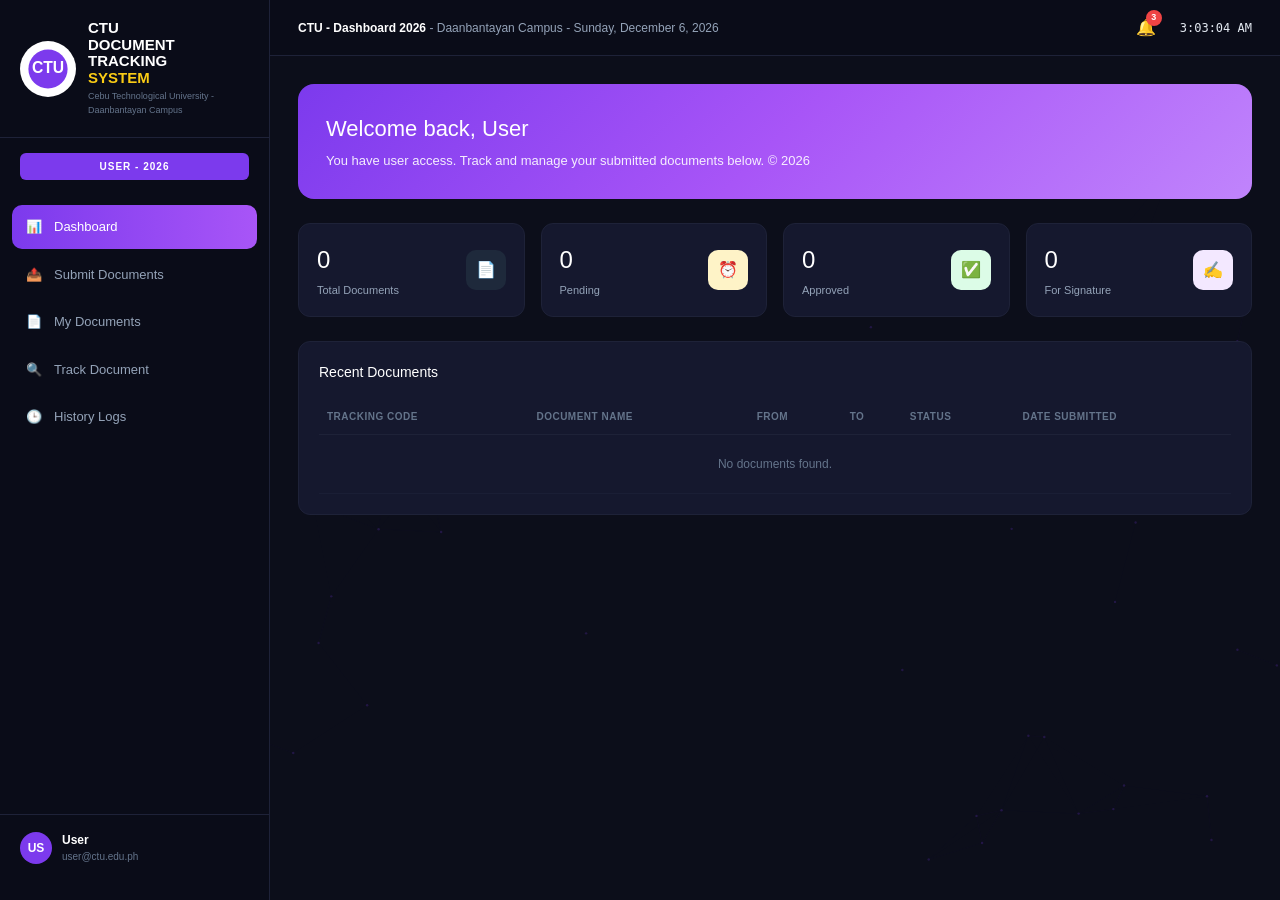
==== index.html @ 2f4a6698 "Rename index.html.html to index.html" ====
<!DOCTYPE html>
<html lang="en">
<head>
  <meta charset="UTF-8">
  <meta name="viewport" content="width=device-width, initial-scale=1">
  <title>React Artifact</title>
  <style>*, ::before, ::after {
  --tw-border-spacing-x: 0;
  --tw-border-spacing-y: 0;
  --tw-translate-x: 0;
  --tw-translate-y: 0;
  --tw-rotate: 0;
  --tw-skew-x: 0;
  --tw-skew-y: 0;
  --tw-scale-x: 1;
  --tw-scale-y: 1;
  --tw-pan-x:  ;
  --tw-pan-y:  ;
  --tw-pinch-zoom:  ;
  --tw-scroll-snap-strictness: proximity;
  --tw-gradient-from-position:  ;
  --tw-gradient-via-position:  ;
  --tw-gradient-to-position:  ;
  --tw-ordinal:  ;
  --tw-slashed-zero:  ;
  --tw-numeric-figure:  ;
  --tw-numeric-spacing:  ;
  --tw-numeric-fraction:  ;
  --tw-ring-inset:  ;
  --tw-ring-offset-width: 0px;
  --tw-ring-offset-color: #fff;
  --tw-ring-color: rgb(59 130 246 / 0.5);
  --tw-ring-offset-shadow: 0 0 #0000;
  --tw-ring-shadow: 0 0 #0000;
  --tw-shadow: 0 0 #0000;
  --tw-shadow-colored: 0 0 #0000;
  --tw-blur:  ;
  --tw-brightness:  ;
  --tw-contrast:  ;
  --tw-grayscale:  ;
  --tw-hue-rotate:  ;
  --tw-invert:  ;
  --tw-saturate:  ;
  --tw-sepia:  ;
  --tw-drop-shadow:  ;
  --tw-backdrop-blur:  ;
  --tw-backdrop-brightness:  ;
  --tw-backdrop-contrast:  ;
  --tw-backdrop-grayscale:  ;
  --tw-backdrop-hue-rotate:  ;
  --tw-backdrop-invert:  ;
  --tw-backdrop-opacity:  ;
  --tw-backdrop-saturate:  ;
  --tw-backdrop-sepia:  ;
  --tw-contain-size:  ;
  --tw-contain-layout:  ;
  --tw-contain-paint:  ;
  --tw-contain-style:  ;
}

::backdrop {
  --tw-border-spacing-x: 0;
  --tw-border-spacing-y: 0;
  --tw-translate-x: 0;
  --tw-translate-y: 0;
  --tw-rotate: 0;
  --tw-skew-x: 0;
  --tw-skew-y: 0;
  --tw-scale-x: 1;
  --tw-scale-y: 1;
  --tw-pan-x:  ;
  --tw-pan-y:  ;
  --tw-pinch-zoom:  ;
  --tw-scroll-snap-strictness: proximity;
  --tw-gradient-from-position:  ;
  --tw-gradient-via-position:  ;
  --tw-gradient-to-position:  ;
  --tw-ordinal:  ;
  --tw-slashed-zero:  ;
  --tw-numeric-figure:  ;
  --tw-numeric-spacing:  ;
  --tw-numeric-fraction:  ;
  --tw-ring-inset:  ;
  --tw-ring-offset-width: 0px;
  --tw-ring-offset-color: #fff;
  --tw-ring-color: rgb(59 130 246 / 0.5);
  --tw-ring-offset-shadow: 0 0 #0000;
  --tw-ring-shadow: 0 0 #0000;
  --tw-shadow: 0 0 #0000;
  --tw-shadow-colored: 0 0 #0000;
  --tw-blur:  ;
  --tw-brightness:  ;
  --tw-contrast:  ;
  --tw-grayscale:  ;
  --tw-hue-rotate:  ;
  --tw-invert:  ;
  --tw-saturate:  ;
  --tw-sepia:  ;
  --tw-drop-shadow:  ;
  --tw-backdrop-blur:  ;
  --tw-backdrop-brightness:  ;
  --tw-backdrop-contrast:  ;
  --tw-backdrop-grayscale:  ;
  --tw-backdrop-hue-rotate:  ;
  --tw-backdrop-invert:  ;
  --tw-backdrop-opacity:  ;
  --tw-backdrop-saturate:  ;
  --tw-backdrop-sepia:  ;
  --tw-contain-size:  ;
  --tw-contain-layout:  ;
  --tw-contain-paint:  ;
  --tw-contain-style:  ;
}

/*
! tailwindcss v3.4.18 | MIT License | https://tailwindcss.com
*/

/*
1. Prevent padding and border from affecting element width. (https://github.com/mozdevs/cssremedy/issues/4)
2. Allow adding a border to an element by just adding a border-width. (https://github.com/tailwindcss/tailwindcss/pull/116)
*/

*,
::before,
::after {
  box-sizing: border-box;
  /* 1 */
  border-width: 0;
  /* 2 */
  border-style: solid;
  /* 2 */
  border-color: #e5e7eb;
  /* 2 */
}

::before,
::after {
  --tw-content: '';
}

/*
1. Use a consistent sensible line-height in all browsers.
2. Prevent adjustments of font size after orientation changes in iOS.
3. Use a more readable tab size.
4. Use the user's configured `sans` font-family by default.
5. Use the user's configured `sans` font-feature-settings by default.
6. Use the user's configured `sans` font-variation-settings by default.
7. Disable tap highlights on iOS
*/

html,
:host {
  line-height: 1.5;
  /* 1 */
  -webkit-text-size-adjust: 100%;
  /* 2 */
  -moz-tab-size: 4;
  /* 3 */
  -o-tab-size: 4;
     tab-size: 4;
  /* 3 */
  font-family: ui-sans-serif, system-ui, sans-serif, "Apple Color Emoji", "Segoe UI Emoji", "Segoe UI Symbol", "Noto Color Emoji";
  /* 4 */
  font-feature-settings: normal;
  /* 5 */
  font-variation-settings: normal;
  /* 6 */
  -webkit-tap-highlight-color: transparent;
  /* 7 */
}

/*
1. Remove the margin in all browsers.
2. Inherit line-height from `html` so users can set them as a class directly on the `html` element.
*/

body {
  margin: 0;
  /* 1 */
  line-height: inherit;
  /* 2 */
}

/*
1. Add the correct height in Firefox.
2. Correct the inheritance of border color in Firefox. (https://bugzilla.mozilla.org/show_bug.cgi?id=190655)
3. Ensure horizontal rules are visible by default.
*/

hr {
  height: 0;
  /* 1 */
  color: inherit;
  /* 2 */
  border-top-width: 1px;
  /* 3 */
}

/*
Add the correct text decoration in Chrome, Edge, and Safari.
*/

abbr:where([title]) {
  -webkit-text-decoration: underline dotted;
          text-decoration: underline dotted;
}

/*
Remove the default font size and weight for headings.
*/

h1,
h2,
h3,
h4,
h5,
h6 {
  font-size: inherit;
  font-weight: inherit;
}

/*
Reset links to optimize for opt-in styling instead of opt-out.
*/

a {
  color: inherit;
  text-decoration: inherit;
}

/*
Add the correct font weight in Edge and Safari.
*/

b,
strong {
  font-weight: bolder;
}

/*
1. Use the user's configured `mono` font-family by default.
2. Use the user's configured `mono` font-feature-settings by default.
3. Use the user's configured `mono` font-variation-settings by default.
4. Correct the odd `em` font sizing in all browsers.
*/

code,
kbd,
samp,
pre {
  font-family: ui-monospace, SFMono-Regular, Menlo, Monaco, Consolas, "Liberation Mono", "Courier New", monospace;
  /* 1 */
  font-feature-settings: normal;
  /* 2 */
  font-variation-settings: normal;
  /* 3 */
  font-size: 1em;
  /* 4 */
}

/*
Add the correct font size in all browsers.
*/

small {
  font-size: 80%;
}

/*
Prevent `sub` and `sup` elements from affecting the line height in all browsers.
*/

sub,
sup {
  font-size: 75%;
  line-height: 0;
  position: relative;
  vertical-align: baseline;
}

sub {
  bottom: -0.25em;
}

sup {
  top: -0.5em;
}

/*
1. Remove text indentation from table contents in Chrome and Safari. (https://bugs.chromium.org/p/chromium/issues/detail?id=999088, https://bugs.webkit.org/show_bug.cgi?id=201297)
2. Correct table border color inheritance in all Chrome and Safari. (https://bugs.chromium.org/p/chromium/issues/detail?id=935729, https://bugs.webkit.org/show_bug.cgi?id=195016)
3. Remove gaps between table borders by default.
*/

table {
  text-indent: 0;
  /* 1 */
  border-color: inherit;
  /* 2 */
  border-collapse: collapse;
  /* 3 */
}

/*
1. Change the font styles in all browsers.
2. Remove the margin in Firefox and Safari.
3. Remove default padding in all browsers.
*/

button,
input,
optgroup,
select,
textarea {
  font-family: inherit;
  /* 1 */
  font-feature-settings: inherit;
  /* 1 */
  font-variation-settings: inherit;
  /* 1 */
  font-size: 100%;
  /* 1 */
  font-weight: inherit;
  /* 1 */
  line-height: inherit;
  /* 1 */
  letter-spacing: inherit;
  /* 1 */
  color: inherit;
  /* 1 */
  margin: 0;
  /* 2 */
  padding: 0;
  /* 3 */
}

/*
Remove the inheritance of text transform in Edge and Firefox.
*/

button,
select {
  text-transform: none;
}

/*
1. Correct the inability to style clickable types in iOS and Safari.
2. Remove default button styles.
*/

button,
input:where([type='button']),
input:where([type='reset']),
input:where([type='submit']) {
  -webkit-appearance: button;
  /* 1 */
  background-color: transparent;
  /* 2 */
  background-image: none;
  /* 2 */
}

/*
Use the modern Firefox focus style for all focusable elements.
*/

:-moz-focusring {
  outline: auto;
}

/*
Remove the additional `:invalid` styles in Firefox. (https://github.com/mozilla/gecko-dev/blob/2f9eacd9d3d995c937b4251a5557d95d494c9be1/layout/style/res/forms.css#L728-L737)
*/

:-moz-ui-invalid {
  box-shadow: none;
}

/*
Add the correct vertical alignment in Chrome and Firefox.
*/

progress {
  vertical-align: baseline;
}

/*
Correct the cursor style of increment and decrement buttons in Safari.
*/

::-webkit-inner-spin-button,
::-webkit-outer-spin-button {
  height: auto;
}

/*
1. Correct the odd appearance in Chrome and Safari.
2. Correct the outline style in Safari.
*/

[type='search'] {
  -webkit-appearance: textfield;
  /* 1 */
  outline-offset: -2px;
  /* 2 */
}

/*
Remove the inner padding in Chrome and Safari on macOS.
*/

::-webkit-search-decoration {
  -webkit-appearance: none;
}

/*
1. Correct the inability to style clickable types in iOS and Safari.
2. Change font properties to `inherit` in Safari.
*/

::-webkit-file-upload-button {
  -webkit-appearance: button;
  /* 1 */
  font: inherit;
  /* 2 */
}

/*
Add the correct display in Chrome and Safari.
*/

summary {
  display: list-item;
}

/*
Removes the default spacing and border for appropriate elements.
*/

blockquote,
dl,
dd,
h1,
h2,
h3,
h4,
h5,
h6,
hr,
figure,
p,
pre {
  margin: 0;
}

fieldset {
  margin: 0;
  padding: 0;
}

legend {
  padding: 0;
}

ol,
ul,
menu {
  list-style: none;
  margin: 0;
  padding: 0;
}

/*
Reset default styling for dialogs.
*/

dialog {
  padding: 0;
}

/*
Prevent resizing textareas horizontally by default.
*/

textarea {
  resize: vertical;
}

/*
1. Reset the default placeholder opacity in Firefox. (https://github.com/tailwindlabs/tailwindcss/issues/3300)
2. Set the default placeholder color to the user's configured gray 400 color.
*/

input::-moz-placeholder, textarea::-moz-placeholder {
  opacity: 1;
  /* 1 */
  color: #9ca3af;
  /* 2 */
}

input::placeholder,
textarea::placeholder {
  opacity: 1;
  /* 1 */
  color: #9ca3af;
  /* 2 */
}

/*
Set the default cursor for buttons.
*/

button,
[role="button"] {
  cursor: pointer;
}

/*
Make sure disabled buttons don't get the pointer cursor.
*/

:disabled {
  cursor: default;
}

/*
1. Make replaced elements `display: block` by default. (https://github.com/mozdevs/cssremedy/issues/14)
2. Add `vertical-align: middle` to align replaced elements more sensibly by default. (https://github.com/jensimmons/cssremedy/issues/14#issuecomment-634934210)
   This can trigger a poorly considered lint error in some tools but is included by design.
*/

img,
svg,
video,
canvas,
audio,
iframe,
embed,
object {
  display: block;
  /* 1 */
  vertical-align: middle;
  /* 2 */
}

/*
Constrain images and videos to the parent width and preserve their intrinsic aspect ratio. (https://github.com/mozdevs/cssremedy/issues/14)
*/

img,
video {
  max-width: 100%;
  height: auto;
}

/* Make elements with the HTML hidden attribute stay hidden by default */

[hidden]:where(:not([hidden="until-found"])) {
  display: none;
}

.relative {
  position: relative;
}

.inline-block {
  display: inline-block;
}

.flex {
  display: flex;
}

.table {
  display: table;
}

.resize {
  resize: both;
}

.border {
  border-width: 1px;
}

.filter {
  filter: var(--tw-blur) var(--tw-brightness) var(--tw-contrast) var(--tw-grayscale) var(--tw-hue-rotate) var(--tw-invert) var(--tw-saturate) var(--tw-sepia) var(--tw-drop-shadow);
}

html,
body,
#root {
  min-height: 100%;
}

body {
  margin: 0;
  font-family: ui-sans-serif, system-ui, -apple-system, BlinkMacSystemFont, "Segoe UI", sans-serif;
}

/*
 * Tailwind v4's Preflight no longer sets `cursor: pointer` on buttons, so
 * clickable controls fall back to the default arrow cursor. Restore the
 * pointer cursor on interactive elements so artifacts give a clear
 * "this is clickable" affordance on hover.
 */

button:not(:disabled),
[role="button"]:not([aria-disabled="true"]),
label[for],
select:not(:disabled),
summary {
  cursor: pointer;
}
</style>
</head>
<body>
  <div id="root"></div>
  
  <script type="module">var pf=Object.create;var{getPrototypeOf:mf,defineProperty:Wl,getOwnPropertyNames:hf}=Object;var vf=Object.prototype.hasOwnProperty;var Cn=(e,n,t)=>{t=e!=null?pf(mf(e)):{};let r=n||!e||!e.__esModule?Wl(t,"default",{value:e,enumerable:!0}):t;for(let l of hf(e))if(!vf.call(r,l))Wl(r,l,{get:()=>e[l],enumerable:!0});return r};var yr=(e,n)=>()=>(n||e((n={exports:{}}).exports,n),n.exports);var yf=(e,n)=>{for(var t in n)Wl(e,t,{get:n[t],enumerable:!0,configurable:!0,set:(r)=>n[t]=()=>r})};var gf=(e,n)=>()=>(e&&(n=e(e=0)),n);var St=yr((Of)=>{var kt=Symbol.for("react.element"),wf=Symbol.for("react.portal"),kf=Symbol.for("react.fragment"),Sf=Symbol.for("react.strict_mode"),Ef=Symbol.for("react.profiler"),Cf=Symbol.for("react.provider"),_f=Symbol.for("react.context"),Pf=Symbol.for("react.forward_ref"),Nf=Symbol.for("react.suspense"),zf=Symbol.for("react.memo"),Lf=Symbol.for("react.lazy"),gi=Symbol.iterator;function Tf(e){if(e===null||typeof e!=="object")return null;return e=gi&&e[gi]||e["@@iterator"],typeof e==="function"?e:null}var Si={isMounted:function(){return!1},enqueueForceUpdate:function(){},enqueueReplaceState:function(){},enqueueSetState:function(){}},Ei=Object.assign,Ci={};function An(e,n,t){this.props=e,this.context=n,this.refs=Ci,this.updater=t||Si}An.prototype.isReactComponent={};An.prototype.setState=function(e,n){if(typeof e!=="object"&&typeof e!=="function"&&e!=null)throw Error("setState(...): takes an object of state variables to update or a function which returns an object of state variables.");this.updater.enqueueSetState(this,e,n,"setState")};An.prototype.forceUpdate=function(e){this.updater.enqueueForceUpdate(this,e,"forceUpdate")};function _i(){}_i.prototype=An.prototype;function Al(e,n,t){this.props=e,this.context=n,this.refs=Ci,this.updater=t||Si}var Hl=Al.prototype=new _i;Hl.constructor=Al;Ei(Hl,An.prototype);Hl.isPureReactComponent=!0;var wi=Array.isArray,Pi=Object.prototype.hasOwnProperty,Ql={current:null},Ni={key:!0,ref:!0,__self:!0,__source:!0};function zi(e,n,t){var r,l={},u=null,o=null;if(n!=null)for(r in n.ref!==void 0&&(o=n.ref),n.key!==void 0&&(u=""+n.key),n)Pi.call(n,r)&&!Ni.hasOwnProperty(r)&&(l[r]=n[r]);var i=arguments.length-2;if(i===1)l.children=t;else if(1<i){for(var s=Array(i),c=0;c<i;c++)s[c]=arguments[c+2];l.children=s}if(e&&e.defaultProps)for(r in i=e.defaultProps,i)l[r]===void 0&&(l[r]=i[r]);return{$$typeof:kt,type:e,key:u,ref:o,props:l,_owner:Ql.current}}function Rf(e,n){return{$$typeof:kt,type:e.type,key:n,ref:e.ref,props:e.props,_owner:e._owner}}function Kl(e){return typeof e==="object"&&e!==null&&e.$$typeof===kt}function Mf(e){var n={"=":"=0",":":"=2"};return"$"+e.replace(/[=:]/g,function(t){return n[t]})}var ki=/\/+/g;function $l(e,n){return typeof e==="object"&&e!==null&&e.key!=null?Mf(""+e.key):n.toString(36)}function wr(e,n,t,r,l){var u=typeof e;if(u==="undefined"||u==="boolean")e=null;var o=!1;if(e===null)o=!0;else switch(u){case"string":case"number":o=!0;break;case"object":switch(e.$$typeof){case kt:case wf:o=!0}}if(o)return o=e,l=l(o),e=r===""?"."+$l(o,0):r,wi(l)?(t="",e!=null&&(t=e.replace(ki,"$&/")+"/"),wr(l,n,t,"",function(c){return c})):l!=null&&(Kl(l)&&(l=Rf(l,t+(!l.key||o&&o.key===l.key?"":(""+l.key).replace(ki,"$&/")+"/")+e)),n.push(l)),1;if(o=0,r=r===""?".":r+":",wi(e))for(var i=0;i<e.length;i++){u=e[i];var s=r+$l(u,i);o+=wr(u,n,t,s,l)}else if(s=Tf(e),typeof s==="function")for(e=s.call(e),i=0;!(u=e.next()).done;)u=u.value,s=r+$l(u,i++),o+=wr(u,n,t,s,l);else if(u==="object")throw n=String(e),Error("Objects are not valid as a React child (found: "+(n==="[object Object]"?"object with keys {"+Object.keys(e).join(", ")+"}":n)+"). If you meant to render a collection of children, use an array instead.");return o}function gr(e,n,t){if(e==null)return e;var r=[],l=0;return wr(e,r,"","",function(u){return n.call(t,u,l++)}),r}function If(e){if(e._status===-1){var n=e._result;n=n(),n.then(function(t){if(e._status===0||e._status===-1)e._status=1,e._result=t},function(t){if(e._status===0||e._status===-1)e._status=2,e._result=t}),e._status===-1&&(e._status=0,e._result=n)}if(e._status===1)return e._result.default;throw e._result}var oe={current:null},kr={transition:null},Ff={ReactCurrentDispatcher:oe,ReactCurrentBatchConfig:kr,ReactCurrentOwner:Ql};function Li(){throw Error("act(...) is not supported in production builds of React.")}Of.Children={map:gr,forEach:function(e,n,t){gr(e,function(){n.apply(this,arguments)},t)},count:function(e){var n=0;return gr(e,function(){n++}),n},toArray:function(e){return gr(e,function(n){return n})||[]},only:function(e){if(!Kl(e))throw Error("React.Children.only expected to receive a single React element child.");return e}};Of.Component=An;Of.Fragment=kf;Of.Profiler=Ef;Of.PureComponent=Al;Of.StrictMode=Sf;Of.Suspense=Nf;Of.__SECRET_INTERNALS_DO_NOT_USE_OR_YOU_WILL_BE_FIRED=Ff;Of.act=Li;Of.cloneElement=function(e,n,t){if(e===null||e===void 0)throw Error("React.cloneElement(...): The argument must be a React element, but you passed "+e+".");var r=Ei({},e.props),l=e.key,u=e.ref,o=e._owner;if(n!=null){if(n.ref!==void 0&&(u=n.ref,o=Ql.current),n.key!==void 0&&(l=""+n.key),e.type&&e.type.defaultProps)var i=e.type.defaultProps;for(s in n)Pi.call(n,s)&&!Ni.hasOwnProperty(s)&&(r[s]=n[s]===void 0&&i!==void 0?i[s]:n[s])}var s=arguments.length-2;if(s===1)r.children=t;else if(1<s){i=Array(s);for(var c=0;c<s;c++)i[c]=arguments[c+2];r.children=i}return{$$typeof:kt,type:e.type,key:l,ref:u,props:r,_owner:o}};Of.createContext=function(e){return e={$$typeof:_f,_currentValue:e,_currentValue2:e,_threadCount:0,Provider:null,Consumer:null,_defaultValue:null,_globalName:null},e.Provider={$$typeof:Cf,_context:e},e.Consumer=e};Of.createElement=zi;Of.createFactory=function(e){var n=zi.bind(null,e);return n.type=e,n};Of.createRef=function(){return{current:null}};Of.forwardRef=function(e){return{$$typeof:Pf,render:e}};Of.isValidElement=Kl;Of.lazy=function(e){return{$$typeof:Lf,_payload:{_status:-1,_result:e},_init:If}};Of.memo=function(e,n){return{$$typeof:zf,type:e,compare:n===void 0?null:n}};Of.startTransition=function(e){var n=kr.transition;kr.transition={};try{e()}finally{kr.transition=n}};Of.unstable_act=Li;Of.useCallback=function(e,n){return oe.current.useCallback(e,n)};Of.useContext=function(e){return oe.current.useContext(e)};Of.useDebugValue=function(){};Of.useDeferredValue=function(e){return oe.current.useDeferredValue(e)};Of.useEffect=function(e,n){return oe.current.useEffect(e,n)};Of.useId=function(){return oe.current.useId()};Of.useImperativeHandle=function(e,n,t){return oe.current.useImperativeHandle(e,n,t)};Of.useInsertionEffect=function(e,n){return oe.current.useInsertionEffect(e,n)};Of.useLayoutEffect=function(e,n){return oe.current.useLayoutEffect(e,n)};Of.useMemo=function(e,n){return oe.current.useMemo(e,n)};Of.useReducer=function(e,n,t){return oe.current.useReducer(e,n,t)};Of.useRef=function(e){return oe.current.useRef(e)};Of.useState=function(e){return oe.current.useState(e)};Of.useSyncExternalStore=function(e,n,t){return oe.current.useSyncExternalStore(e,n,t)};Of.useTransition=function(){return oe.current.useTransition()};Of.version="18.3.1"});var Di=yr((gd)=>{function Xl(e,n){var t=e.length;e.push(n);e:for(;0<t;){var r=t-1>>>1,l=e[r];if(0<Sr(l,n))e[r]=n,e[t]=l,t=r;else break e}}function Le(e){return e.length===0?null:e[0]}function Pr(e){if(e.length===0)return null;var n=e[0],t=e.pop();if(t!==n){e[0]=t;e:for(var r=0,l=e.length,u=l>>>1;r<u;){var o=2*(r+1)-1,i=e[o],s=o+1,c=e[s];if(0>Sr(i,t))s<l&&0>Sr(c,i)?(e[r]=c,e[s]=t,r=s):(e[r]=i,e[o]=t,r=o);else if(s<l&&0>Sr(c,t))e[r]=c,e[s]=t,r=s;else break e}}return n}function Sr(e,n){var t=e.sortIndex-n.sortIndex;return t!==0?t:e.id-n.id}if(typeof performance==="object"&&typeof performance.now==="function")Gl=performance,gd.unstable_now=function(){return Gl.now()};else Er=Date,Zl=Er.now(),gd.unstable_now=function(){return Er.now()-Zl};var Gl,Er,Zl,Ue=[],nn=[],yd=1,Se=null,ne=3,Nr=!1,_n=!1,Ct=!1,Ri=typeof setTimeout==="function"?setTimeout:null,Mi=typeof clearTimeout==="function"?clearTimeout:null,Ti=typeof setImmediate<"u"?setImmediate:null;typeof navigator<"u"&&navigator.scheduling!==void 0&&navigator.scheduling.isInputPending!==void 0&&navigator.scheduling.isInputPending.bind(navigator.scheduling);function Jl(e){for(var n=Le(nn);n!==null;){if(n.callback===null)Pr(nn);else if(n.startTime<=e)Pr(nn),n.sortIndex=n.expirationTime,Xl(Ue,n);else break;n=Le(nn)}}function jl(e){if(Ct=!1,Jl(e),!_n)if(Le(Ue)!==null)_n=!0,eu(bl);else{var n=Le(nn);n!==null&&nu(jl,n.startTime-e)}}function bl(e,n){_n=!1,Ct&&(Ct=!1,Mi(_t),_t=-1),Nr=!0;var t=ne;try{Jl(n);for(Se=Le(Ue);Se!==null&&(!(Se.expirationTime>n)||e&&!Oi());){var r=Se.callback;if(typeof r==="function"){Se.callback=null,ne=Se.priorityLevel;var l=r(Se.expirationTime<=n);n=gd.unstable_now(),typeof l==="function"?Se.callback=l:Se===Le(Ue)&&Pr(Ue),Jl(n)}else Pr(Ue);Se=Le(Ue)}if(Se!==null)var u=!0;else{var o=Le(nn);o!==null&&nu(jl,o.startTime-n),u=!1}return u}finally{Se=null,ne=t,Nr=!1}}var zr=!1,Cr=null,_t=-1,Ii=5,Fi=-1;function Oi(){return gd.unstable_now()-Fi<Ii?!1:!0}function Yl(){if(Cr!==null){var e=gd.unstable_now();Fi=e;var n=!0;try{n=Cr(!0,e)}finally{n?Et():(zr=!1,Cr=null)}}else zr=!1}var Et;if(typeof Ti==="function")Et=function(){Ti(Yl)};else if(typeof MessageChannel<"u")_r=new MessageChannel,ql=_r.port2,_r.port1.onmessage=Yl,Et=function(){ql.postMessage(null)};else Et=function(){Ri(Yl,0)};var _r,ql;function eu(e){Cr=e,zr||(zr=!0,Et())}function nu(e,n){_t=Ri(function(){e(gd.unstable_now())},n)}gd.unstable_IdlePriority=5;gd.unstable_ImmediatePriority=1;gd.unstable_LowPriority=4;gd.unstable_NormalPriority=3;gd.unstable_Profiling=null;gd.unstable_UserBlockingPriority=2;gd.unstable_cancelCallback=function(e){e.callback=null};gd.unstable_continueExecution=function(){_n||Nr||(_n=!0,eu(bl))};gd.unstable_forceFrameRate=function(e){0>e||125<e?console.error("forceFrameRate takes a positive int between 0 and 125, forcing frame rates higher than 125 fps is not supported"):Ii=0<e?Math.floor(1000/e):5};gd.unstable_getCurrentPriorityLevel=function(){return ne};gd.unstable_getFirstCallbackNode=function(){return Le(Ue)};gd.unstable_next=function(e){switch(ne){case 1:case 2:case 3:var n=3;break;default:n=ne}var t=ne;ne=n;try{return e()}finally{ne=t}};gd.unstable_pauseExecution=function(){};gd.unstable_requestPaint=function(){};gd.unstable_runWithPriority=function(e,n){switch(e){case 1:case 2:case 3:case 4:case 5:break;default:e=3}var t=ne;ne=e;try{return n()}finally{ne=t}};gd.unstable_scheduleCallback=function(e,n,t){var r=gd.unstable_now();switch(typeof t==="object"&&t!==null?(t=t.delay,t=typeof t==="number"&&0<t?r+t:r):t=r,e){case 1:var l=-1;break;case 2:l=250;break;case 5:l=1073741823;break;case 4:l=1e4;break;default:l=5000}return l=t+l,e={id:yd++,callback:n,priorityLevel:e,startTime:t,expirationTime:l,sortIndex:-1},t>r?(e.sortIndex=t,Xl(nn,e),Le(Ue)===null&&e===Le(nn)&&(Ct?(Mi(_t),_t=-1):Ct=!0,nu(jl,t-r))):(e.sortIndex=l,Xl(Ue,e),_n||Nr||(_n=!0,eu(bl))),e};gd.unstable_shouldYield=Oi;gd.unstable_wrapCallback=function(e){var n=ne;return function(){var t=ne;ne=n;try{return e.apply(this,arguments)}finally{ne=t}}}});var si={};yf(si,{version:()=>Zc,unstable_renderSubtreeIntoContainer:()=>Gc,unstable_batchedUpdates:()=>Xc,unmountComponentAtNode:()=>Yc,render:()=>Kc,hydrateRoot:()=>Qc,hydrate:()=>Hc,flushSync:()=>Ac,findDOMNode:()=>$c,createRoot:()=>Wc,createPortal:()=>Bc,__SECRET_INTERNALS_DO_NOT_USE_OR_YOU_WILL_BE_FIRED:()=>Vc});function w(e){for(var n="https://reactjs.org/docs/error-decoder.html?invariant="+e,t=1;t<arguments.length;t++)n+="&args[]="+encodeURIComponent(arguments[t]);return"Minified React error #"+e+"; visit "+n+" for the full message or use the non-minified dev environment for full errors and additional helpful warnings."}function Vn(e,n){ct(e,n),ct(e+"Capture",n)}function ct(e,n){Zt[e]=n;for(e=0;e<n.length;e++)$s.add(n[e])}function Vd(e){if(Cu.call(Ui,e))return!0;if(Cu.call(xi,e))return!1;if(Ud.test(e))return Ui[e]=!0;return xi[e]=!0,!1}function Bd(e,n,t,r){if(t!==null&&t.type===0)return!1;switch(typeof n){case"function":case"symbol":return!0;case"boolean":if(r)return!1;if(t!==null)return!t.acceptsBooleans;return e=e.toLowerCase().slice(0,5),e!=="data-"&&e!=="aria-";default:return!1}}function Wd(e,n,t,r){if(n===null||typeof n>"u"||Bd(e,n,t,r))return!0;if(r)return!1;if(t!==null)switch(t.type){case 3:return!n;case 4:return n===!1;case 5:return isNaN(n);case 6:return isNaN(n)||1>n}return!1}function ae(e,n,t,r,l,u,o){this.acceptsBooleans=n===2||n===3||n===4,this.attributeName=r,this.attributeNamespace=l,this.mustUseProperty=t,this.propertyName=e,this.type=n,this.sanitizeURL=u,this.removeEmptyString=o}function wo(e){return e[1].toUpperCase()}function ko(e,n,t,r){var l=ee.hasOwnProperty(n)?ee[n]:null;if(l!==null?l.type!==0:r||!(2<n.length)||n[0]!=="o"&&n[0]!=="O"||n[1]!=="n"&&n[1]!=="N")Wd(n,t,l,r)&&(t=null),r||l===null?Vd(n)&&(t===null?e.removeAttribute(n):e.setAttribute(n,""+t)):l.mustUseProperty?e[l.propertyName]=t===null?l.type===3?!1:"":t:(n=l.attributeName,r=l.attributeNamespace,t===null?e.removeAttribute(n):(l=l.type,t=l===3||l===4&&t===!0?"":""+t,r?e.setAttributeNS(r,n,t):e.setAttribute(n,t)))}function Pt(e){if(e===null||typeof e!=="object")return null;return e=Vi&&e[Vi]||e["@@iterator"],typeof e==="function"?e:null}function It(e){if(tu===void 0)try{throw Error()}catch(t){var n=t.stack.trim().match(/\n( *(at )?)/);tu=n&&n[1]||""}return`
`+tu+e}function lu(e,n){if(!e||ru)return"";ru=!0;var t=Error.prepareStackTrace;Error.prepareStackTrace=void 0;try{if(n)if(n=function(){throw Error()},Object.defineProperty(n.prototype,"props",{set:function(){throw Error()}}),typeof Reflect==="object"&&Reflect.construct){try{Reflect.construct(n,[])}catch(c){var r=c}Reflect.construct(e,[],n)}else{try{n.call()}catch(c){r=c}e.call(n.prototype)}else{try{throw Error()}catch(c){r=c}e()}}catch(c){if(c&&r&&typeof c.stack==="string"){for(var l=c.stack.split(`
`),u=r.stack.split(`
`),o=l.length-1,i=u.length-1;1<=o&&0<=i&&l[o]!==u[i];)i--;for(;1<=o&&0<=i;o--,i--)if(l[o]!==u[i]){if(o!==1||i!==1)do if(o--,i--,0>i||l[o]!==u[i]){var s=`
`+l[o].replace(" at new "," at ");return e.displayName&&s.includes("<anonymous>")&&(s=s.replace("<anonymous>",e.displayName)),s}while(1<=o&&0<=i);break}}}finally{ru=!1,Error.prepareStackTrace=t}return(e=e?e.displayName||e.name:"")?It(e):""}function $d(e){switch(e.tag){case 5:return It(e.type);case 16:return It("Lazy");case 13:return It("Suspense");case 19:return It("SuspenseList");case 0:case 2:case 15:return e=lu(e.type,!1),e;case 11:return e=lu(e.type.render,!1),e;case 1:return e=lu(e.type,!0),e;default:return""}}function zu(e){if(e==null)return null;if(typeof e==="function")return e.displayName||e.name||null;if(typeof e==="string")return e;switch(e){case Xn:return"Fragment";case Yn:return"Portal";case _u:return"Profiler";case So:return"StrictMode";case Pu:return"Suspense";case Nu:return"SuspenseList"}if(typeof e==="object")switch(e.$$typeof){case Hs:return(e.displayName||"Context")+".Consumer";case As:return(e._context.displayName||"Context")+".Provider";case Eo:var n=e.render;return e=e.displayName,e||(e=n.displayName||n.name||"",e=e!==""?"ForwardRef("+e+")":"ForwardRef"),e;case Co:return n=e.displayName||null,n!==null?n:zu(e.type)||"Memo";case rn:n=e._payload,e=e._init;try{return zu(e(n))}catch(t){}}return null}function Ad(e){var n=e.type;switch(e.tag){case 24:return"Cache";case 9:return(n.displayName||"Context")+".Consumer";case 10:return(n._context.displayName||"Context")+".Provider";case 18:return"DehydratedFragment";case 11:return e=n.render,e=e.displayName||e.name||"",n.displayName||(e!==""?"ForwardRef("+e+")":"ForwardRef");case 7:return"Fragment";case 5:return n;case 4:return"Portal";case 3:return"Root";case 6:return"Text";case 16:return zu(n);case 8:return n===So?"StrictMode":"Mode";case 22:return"Offscreen";case 12:return"Profiler";case 21:return"Scope";case 13:return"Suspense";case 19:return"SuspenseList";case 25:return"TracingMarker";case 1:case 0:case 17:case 2:case 14:case 15:if(typeof n==="function")return n.displayName||n.name||null;if(typeof n==="string")return n}return null}function gn(e){switch(typeof e){case"boolean":case"number":case"string":case"undefined":return e;case"object":return e;default:return""}}function Ks(e){var n=e.type;return(e=e.nodeName)&&e.toLowerCase()==="input"&&(n==="checkbox"||n==="radio")}function Hd(e){var n=Ks(e)?"checked":"value",t=Object.getOwnPropertyDescriptor(e.constructor.prototype,n),r=""+e[n];if(!e.hasOwnProperty(n)&&typeof t<"u"&&typeof t.get==="function"&&typeof t.set==="function"){var{get:l,set:u}=t;return Object.defineProperty(e,n,{configurable:!0,get:function(){return l.call(this)},set:function(o){r=""+o,u.call(this,o)}}),Object.defineProperty(e,n,{enumerable:t.enumerable}),{getValue:function(){return r},setValue:function(o){r=""+o},stopTracking:function(){e._valueTracker=null,delete e[n]}}}}function Tr(e){e._valueTracker||(e._valueTracker=Hd(e))}function Ys(e){if(!e)return!1;var n=e._valueTracker;if(!n)return!0;var t=n.getValue(),r="";return e&&(r=Ks(e)?e.checked?"true":"false":e.value),e=r,e!==t?(n.setValue(e),!0):!1}function el(e){if(e=e||(typeof document<"u"?document:void 0),typeof e>"u")return null;try{return e.activeElement||e.body}catch(n){return e.body}}function Lu(e,n){var t=n.checked;return H({},n,{defaultChecked:void 0,defaultValue:void 0,value:void 0,checked:t!=null?t:e._wrapperState.initialChecked})}function Bi(e,n){var t=n.defaultValue==null?"":n.defaultValue,r=n.checked!=null?n.checked:n.defaultChecked;t=gn(n.value!=null?n.value:t),e._wrapperState={initialChecked:r,initialValue:t,controlled:n.type==="checkbox"||n.type==="radio"?n.checked!=null:n.value!=null}}function Xs(e,n){n=n.checked,n!=null&&ko(e,"checked",n,!1)}function Tu(e,n){Xs(e,n);var t=gn(n.value),r=n.type;if(t!=null)if(r==="number"){if(t===0&&e.value===""||e.value!=t)e.value=""+t}else e.value!==""+t&&(e.value=""+t);else if(r==="submit"||r==="reset"){e.removeAttribute("value");return}n.hasOwnProperty("value")?Ru(e,n.type,t):n.hasOwnProperty("defaultValue")&&Ru(e,n.type,gn(n.defaultValue)),n.checked==null&&n.defaultChecked!=null&&(e.defaultChecked=!!n.defaultChecked)}function Wi(e,n,t){if(n.hasOwnProperty("value")||n.hasOwnProperty("defaultValue")){var r=n.type;if(!(r!=="submit"&&r!=="reset"||n.value!==void 0&&n.value!==null))return;n=""+e._wrapperState.initialValue,t||n===e.value||(e.value=n),e.defaultValue=n}t=e.name,t!==""&&(e.name=""),e.defaultChecked=!!e._wrapperState.initialChecked,t!==""&&(e.name=t)}function Ru(e,n,t){if(n!=="number"||el(e.ownerDocument)!==e)t==null?e.defaultValue=""+e._wrapperState.initialValue:e.defaultValue!==""+t&&(e.defaultValue=""+t)}function lt(e,n,t,r){if(e=e.options,n){n={};for(var l=0;l<t.length;l++)n["$"+t[l]]=!0;for(t=0;t<e.length;t++)l=n.hasOwnProperty("$"+e[t].value),e[t].selected!==l&&(e[t].selected=l),l&&r&&(e[t].defaultSelected=!0)}else{t=""+gn(t),n=null;for(l=0;l<e.length;l++){if(e[l].value===t){e[l].selected=!0,r&&(e[l].defaultSelected=!0);return}n!==null||e[l].disabled||(n=e[l])}n!==null&&(n.selected=!0)}}function Mu(e,n){if(n.dangerouslySetInnerHTML!=null)throw Error(w(91));return H({},n,{value:void 0,defaultValue:void 0,children:""+e._wrapperState.initialValue})}function $i(e,n){var t=n.value;if(t==null){if(t=n.children,n=n.defaultValue,t!=null){if(n!=null)throw Error(w(92));if(Ft(t)){if(1<t.length)throw Error(w(93));t=t[0]}n=t}n==null&&(n=""),t=n}e._wrapperState={initialValue:gn(t)}}function Gs(e,n){var t=gn(n.value),r=gn(n.defaultValue);t!=null&&(t=""+t,t!==e.value&&(e.value=t),n.defaultValue==null&&e.defaultValue!==t&&(e.defaultValue=t)),r!=null&&(e.defaultValue=""+r)}function Ai(e){var n=e.textContent;n===e._wrapperState.initialValue&&n!==""&&n!==null&&(e.value=n)}function Zs(e){switch(e){case"svg":return"http://www.w3.org/2000/svg";case"math":return"http://www.w3.org/1998/Math/MathML";default:return"http://www.w3.org/1999/xhtml"}}function Iu(e,n){return e==null||e==="http://www.w3.org/1999/xhtml"?Zs(n):e==="http://www.w3.org/2000/svg"&&n==="foreignObject"?"http://www.w3.org/1999/xhtml":e}function Jt(e,n){if(n){var t=e.firstChild;if(t&&t===e.lastChild&&t.nodeType===3){t.nodeValue=n;return}}e.textContent=n}function qs(e,n,t){return n==null||typeof n==="boolean"||n===""?"":t||typeof n!=="number"||n===0||Wt.hasOwnProperty(e)&&Wt[e]?(""+n).trim():n+"px"}function js(e,n){e=e.style;for(var t in n)if(n.hasOwnProperty(t)){var r=t.indexOf("--")===0,l=qs(t,n[t],r);t==="float"&&(t="cssFloat"),r?e.setProperty(t,l):e[t]=l}}function Fu(e,n){if(n){if(Kd[e]&&(n.children!=null||n.dangerouslySetInnerHTML!=null))throw Error(w(137,e));if(n.dangerouslySetInnerHTML!=null){if(n.children!=null)throw Error(w(60));if(typeof n.dangerouslySetInnerHTML!=="object"||!("__html"in n.dangerouslySetInnerHTML))throw Error(w(61))}if(n.style!=null&&typeof n.style!=="object")throw Error(w(62))}}function Ou(e,n){if(e.indexOf("-")===-1)return typeof n.is==="string";switch(e){case"annotation-xml":case"color-profile":case"font-face":case"font-face-src":case"font-face-uri":case"font-face-format":case"font-face-name":case"missing-glyph":return!1;default:return!0}}function _o(e){return e=e.target||e.srcElement||window,e.correspondingUseElement&&(e=e.correspondingUseElement),e.nodeType===3?e.parentNode:e}function Hi(e){if(e=mr(e)){if(typeof xu!=="function")throw Error(w(280));var n=e.stateNode;n&&(n=Ll(n),xu(e.stateNode,e.type,n))}}function bs(e){ut?ot?ot.push(e):ot=[e]:ut=e}function ea(){if(ut){var e=ut,n=ot;if(ot=ut=null,Hi(e),n)for(e=0;e<n.length;e++)Hi(n[e])}}function na(e,n){return e(n)}function ta(){}function ra(e,n,t){if(uu)return e(n,t);uu=!0;try{return na(e,n,t)}finally{if(uu=!1,ut!==null||ot!==null)ta(),ea()}}function qt(e,n){var t=e.stateNode;if(t===null)return null;var r=Ll(t);if(r===null)return null;t=r[n];e:switch(n){case"onClick":case"onClickCapture":case"onDoubleClick":case"onDoubleClickCapture":case"onMouseDown":case"onMouseDownCapture":case"onMouseMove":case"onMouseMoveCapture":case"onMouseUp":case"onMouseUpCapture":case"onMouseEnter":(r=!r.disabled)||(e=e.type,r=!(e==="button"||e==="input"||e==="select"||e==="textarea")),e=!r;break e;default:e=!1}if(e)return null;if(t&&typeof t!=="function")throw Error(w(231,n,typeof t));return t}function Yd(e,n,t,r,l,u,o,i,s){var c=Array.prototype.slice.call(arguments,3);try{n.apply(t,c)}catch(v){this.onError(v)}}function Gd(e,n,t,r,l,u,o,i,s){$t=!1,nl=null,Yd.apply(Xd,arguments)}function Zd(e,n,t,r,l,u,o,i,s){if(Gd.apply(this,arguments),$t){if($t){var c=nl;$t=!1,nl=null}else throw Error(w(198));tl||(tl=!0,Vu=c)}}function Bn(e){var n=e,t=e;if(e.alternate)for(;n.return;)n=n.return;else{e=n;do n=e,(n.flags&4098)!==0&&(t=n.return),e=n.return;while(e)}return n.tag===3?t:null}function la(e){if(e.tag===13){var n=e.memoizedState;if(n===null&&(e=e.alternate,e!==null&&(n=e.memoizedState)),n!==null)return n.dehydrated}return null}function Qi(e){if(Bn(e)!==e)throw Error(w(188))}function Jd(e){var n=e.alternate;if(!n){if(n=Bn(e),n===null)throw Error(w(188));return n!==e?null:e}for(var t=e,r=n;;){var l=t.return;if(l===null)break;var u=l.alternate;if(u===null){if(r=l.return,r!==null){t=r;continue}break}if(l.child===u.child){for(u=l.child;u;){if(u===t)return Qi(l),e;if(u===r)return Qi(l),n;u=u.sibling}throw Error(w(188))}if(t.return!==r.return)t=l,r=u;else{for(var o=!1,i=l.child;i;){if(i===t){o=!0,t=l,r=u;break}if(i===r){o=!0,r=l,t=u;break}i=i.sibling}if(!o){for(i=u.child;i;){if(i===t){o=!0,t=u,r=l;break}if(i===r){o=!0,r=u,t=l;break}i=i.sibling}if(!o)throw Error(w(189))}}if(t.alternate!==r)throw Error(w(190))}if(t.tag!==3)throw Error(w(188));return t.stateNode.current===t?e:n}function ua(e){return e=Jd(e),e!==null?oa(e):null}function oa(e){if(e.tag===5||e.tag===6)return e;for(e=e.child;e!==null;){var n=oa(e);if(n!==null)return n;e=e.sibling}return null}function np(e){if($e&&typeof $e.onCommitFiberRoot==="function")try{$e.onCommitFiberRoot(_l,e,void 0,(e.current.flags&128)===128)}catch(n){}}function lp(e){return e>>>=0,e===0?32:31-(tp(e)/rp|0)|0}function Ot(e){switch(e&-e){case 1:return 1;case 2:return 2;case 4:return 4;case 8:return 8;case 16:return 16;case 32:return 32;case 64:case 128:case 256:case 512:case 1024:case 2048:case 4096:case 8192:case 16384:case 32768:case 65536:case 131072:case 262144:case 524288:case 1048576:case 2097152:return e&4194240;case 4194304:case 8388608:case 16777216:case 33554432:case 67108864:return e&130023424;case 134217728:return 134217728;case 268435456:return 268435456;case 536870912:return 536870912;case 1073741824:return 1073741824;default:return e}}function ll(e,n){var t=e.pendingLanes;if(t===0)return 0;var r=0,l=e.suspendedLanes,u=e.pingedLanes,o=t&268435455;if(o!==0){var i=o&~l;i!==0?r=Ot(i):(u&=o,u!==0&&(r=Ot(u)))}else o=t&~l,o!==0?r=Ot(o):u!==0&&(r=Ot(u));if(r===0)return 0;if(n!==0&&n!==r&&(n&l)===0&&(l=r&-r,u=n&-n,l>=u||l===16&&(u&4194240)!==0))return n;if((r&4)!==0&&(r|=t&16),n=e.entangledLanes,n!==0)for(e=e.entanglements,n&=r;0<n;)t=31-Fe(n),l=1<<t,r|=e[t],n&=~l;return r}function up(e,n){switch(e){case 1:case 2:case 4:return n+250;case 8:case 16:case 32:case 64:case 128:case 256:case 512:case 1024:case 2048:case 4096:case 8192:case 16384:case 32768:case 65536:case 131072:case 262144:case 524288:case 1048576:case 2097152:return n+5000;case 4194304:case 8388608:case 16777216:case 33554432:case 67108864:return-1;case 134217728:case 268435456:case 536870912:case 1073741824:return-1;default:return-1}}function op(e,n){for(var{suspendedLanes:t,pingedLanes:r,expirationTimes:l,pendingLanes:u}=e;0<u;){var o=31-Fe(u),i=1<<o,s=l[o];if(s===-1){if((i&t)===0||(i&r)!==0)l[o]=up(i,n)}else s<=n&&(e.expiredLanes|=i);u&=~i}}function Bu(e){return e=e.pendingLanes&-1073741825,e!==0?e:e&1073741824?1073741824:0}function ca(){var e=Mr;return Mr<<=1,(Mr&4194240)===0&&(Mr=64),e}function ou(e){for(var n=[],t=0;31>t;t++)n.push(e);return n}function dr(e,n,t){e.pendingLanes|=n,n!==536870912&&(e.suspendedLanes=0,e.pingedLanes=0),e=e.eventTimes,n=31-Fe(n),e[n]=t}function ip(e,n){var t=e.pendingLanes&~n;e.pendingLanes=n,e.suspendedLanes=0,e.pingedLanes=0,e.expiredLanes&=n,e.mutableReadLanes&=n,e.entangledLanes&=n,n=e.entanglements;var r=e.eventTimes;for(e=e.expirationTimes;0<t;){var l=31-Fe(t),u=1<<l;n[l]=0,r[l]=-1,e[l]=-1,t&=~u}}function No(e,n){var t=e.entangledLanes|=n;for(e=e.entanglements;t;){var r=31-Fe(t),l=1<<r;l&n|e[r]&n&&(e[r]|=n),t&=~l}}function fa(e){return e&=-e,1<e?4<e?(e&268435455)!==0?16:536870912:4:1}function Yi(e,n){switch(e){case"focusin":case"focusout":cn=null;break;case"dragenter":case"dragleave":fn=null;break;case"mouseover":case"mouseout":dn=null;break;case"pointerover":case"pointerout":jt.delete(n.pointerId);break;case"gotpointercapture":case"lostpointercapture":bt.delete(n.pointerId)}}function Nt(e,n,t,r,l,u){if(e===null||e.nativeEvent!==u)return e={blockedOn:n,domEventName:t,eventSystemFlags:r,nativeEvent:u,targetContainers:[l]},n!==null&&(n=mr(n),n!==null&&zo(n)),e;return e.eventSystemFlags|=r,n=e.targetContainers,l!==null&&n.indexOf(l)===-1&&n.push(l),e}function ap(e,n,t,r,l){switch(n){case"focusin":return cn=Nt(cn,e,n,t,r,l),!0;case"dragenter":return fn=Nt(fn,e,n,t,r,l),!0;case"mouseover":return dn=Nt(dn,e,n,t,r,l),!0;case"pointerover":var u=l.pointerId;return jt.set(u,Nt(jt.get(u)||null,e,n,t,r,l)),!0;case"gotpointercapture":return u=l.pointerId,bt.set(u,Nt(bt.get(u)||null,e,n,t,r,l)),!0}return!1}function va(e){var n=Ln(e.target);if(n!==null){var t=Bn(n);if(t!==null){if(n=t.tag,n===13){if(n=la(t),n!==null){e.blockedOn=n,ha(e.priority,function(){pa(t)});return}}else if(n===3&&t.stateNode.current.memoizedState.isDehydrated){e.blockedOn=t.tag===3?t.stateNode.containerInfo:null;return}}}e.blockedOn=null}function Hr(e){if(e.blockedOn!==null)return!1;for(var n=e.targetContainers;0<n.length;){var t=$u(e.domEventName,e.eventSystemFlags,n[0],e.nativeEvent);if(t===null){t=e.nativeEvent;var r=new t.constructor(t.type,t);Du=r,t.target.dispatchEvent(r),Du=null}else return n=mr(t),n!==null&&zo(n),e.blockedOn=t,!1;n.shift()}return!0}function Xi(e,n,t){Hr(e)&&t.delete(n)}function cp(){Wu=!1,cn!==null&&Hr(cn)&&(cn=null),fn!==null&&Hr(fn)&&(fn=null),dn!==null&&Hr(dn)&&(dn=null),jt.forEach(Xi),bt.forEach(Xi)}function zt(e,n){e.blockedOn===n&&(e.blockedOn=null,Wu||(Wu=!0,B.unstable_scheduleCallback(B.unstable_NormalPriority,cp)))}function er(e){function n(l){return zt(l,e)}if(0<Fr.length){zt(Fr[0],e);for(var t=1;t<Fr.length;t++){var r=Fr[t];r.blockedOn===e&&(r.blockedOn=null)}}cn!==null&&zt(cn,e),fn!==null&&zt(fn,e),dn!==null&&zt(dn,e),jt.forEach(n),bt.forEach(n);for(t=0;t<un.length;t++)r=un[t],r.blockedOn===e&&(r.blockedOn=null);for(;0<un.length&&(t=un[0],t.blockedOn===null);)va(t),t.blockedOn===null&&un.shift()}function fp(e,n,t,r){var l=M,u=it.transition;it.transition=null;try{M=1,Lo(e,n,t,r)}finally{M=l,it.transition=u}}function dp(e,n,t,r){var l=M,u=it.transition;it.transition=null;try{M=4,Lo(e,n,t,r)}finally{M=l,it.transition=u}}function Lo(e,n,t,r){if(ul){var l=$u(e,n,t,r);if(l===null)du(e,n,r,ol,t),Yi(e,r);else if(ap(l,e,n,t,r))r.stopPropagation();else if(Yi(e,r),n&4&&-1<sp.indexOf(e)){for(;l!==null;){var u=mr(l);if(u!==null&&da(u),u=$u(e,n,t,r),u===null&&du(e,n,r,ol,t),u===l)break;l=u}l!==null&&r.stopPropagation()}else du(e,n,r,null,t)}}function $u(e,n,t,r){if(ol=null,e=_o(r),e=Ln(e),e!==null)if(n=Bn(e),n===null)e=null;else if(t=n.tag,t===13){if(e=la(n),e!==null)return e;e=null}else if(t===3){if(n.stateNode.current.memoizedState.isDehydrated)return n.tag===3?n.stateNode.containerInfo:null;e=null}else n!==e&&(e=null);return ol=e,null}function ya(e){switch(e){case"cancel":case"click":case"close":case"contextmenu":case"copy":case"cut":case"auxclick":case"dblclick":case"dragend":case"dragstart":case"drop":case"focusin":case"focusout":case"input":case"invalid":case"keydown":case"keypress":case"keyup":case"mousedown":case"mouseup":case"paste":case"pause":case"play":case"pointercancel":case"pointerdown":case"pointerup":case"ratechange":case"reset":case"resize":case"seeked":case"submit":case"touchcancel":case"touchend":case"touchstart":case"volumechange":case"change":case"selectionchange":case"textInput":case"compositionstart":case"compositionend":case"compositionupdate":case"beforeblur":case"afterblur":case"beforeinput":case"blur":case"fullscreenchange":case"focus":case"hashchange":case"popstate":case"select":case"selectstart":return 1;case"drag":case"dragenter":case"dragexit":case"dragleave":case"dragover":case"mousemove":case"mouseout":case"mouseover":case"pointermove":case"pointerout":case"pointerover":case"scroll":case"toggle":case"touchmove":case"wheel":case"mouseenter":case"mouseleave":case"pointerenter":case"pointerleave":return 4;case"message":switch(bd()){case Po:return 1;case sa:return 4;case rl:case ep:return 16;case aa:return 536870912;default:return 16}default:return 16}}function ga(){if(Qr)return Qr;var e,n=To,t=n.length,r,l="value"in sn?sn.value:sn.textContent,u=l.length;for(e=0;e<t&&n[e]===l[e];e++);var o=t-e;for(r=1;r<=o&&n[t-r]===l[u-r];r++);return Qr=l.slice(e,1<r?1-r:void 0)}function Kr(e){var n=e.keyCode;return"charCode"in e?(e=e.charCode,e===0&&n===13&&(e=13)):e=n,e===10&&(e=13),32<=e||e===13?e:0}function Or(){return!0}function Gi(){return!1}function we(e){function n(t,r,l,u,o){this._reactName=t,this._targetInst=l,this.type=r,this.nativeEvent=u,this.target=o,this.currentTarget=null;for(var i in e)e.hasOwnProperty(i)&&(t=e[i],this[i]=t?t(u):u[i]);return this.isDefaultPrevented=(u.defaultPrevented!=null?u.defaultPrevented:u.returnValue===!1)?Or:Gi,this.isPropagationStopped=Gi,this}return H(n.prototype,{preventDefault:function(){this.defaultPrevented=!0;var t=this.nativeEvent;t&&(t.preventDefault?t.preventDefault():typeof t.returnValue!=="unknown"&&(t.returnValue=!1),this.isDefaultPrevented=Or)},stopPropagation:function(){var t=this.nativeEvent;t&&(t.stopPropagation?t.stopPropagation():typeof t.cancelBubble!=="unknown"&&(t.cancelBubble=!0),this.isPropagationStopped=Or)},persist:function(){},isPersistent:Or}),n}function Pp(e){var n=this.nativeEvent;return n.getModifierState?n.getModifierState(e):(e=_p[e])?!!n[e]:!1}function Mo(){return Pp}function ka(e,n){switch(e){case"keyup":return Dp.indexOf(n.keyCode)!==-1;case"keydown":return n.keyCode!==229;case"keypress":case"mousedown":case"focusout":return!0;default:return!1}}function Sa(e){return e=e.detail,typeof e==="object"&&"data"in e?e.data:null}function Up(e,n){switch(e){case"compositionend":return Sa(n);case"keypress":if(n.which!==32)return null;return bi=!0,ji;case"textInput":return e=n.data,e===ji&&bi?null:e;default:return null}}function Vp(e,n){if(Gn)return e==="compositionend"||!Io&&ka(e,n)?(e=ga(),Qr=To=sn=null,Gn=!1,e):null;switch(e){case"paste":return null;case"keypress":if(!(n.ctrlKey||n.altKey||n.metaKey)||n.ctrlKey&&n.altKey){if(n.char&&1<n.char.length)return n.char;if(n.which)return String.fromCharCode(n.which)}return null;case"compositionend":return wa&&n.locale!=="ko"?null:n.data;default:return null}}function es(e){var n=e&&e.nodeName&&e.nodeName.toLowerCase();return n==="input"?!!Bp[e.type]:n==="textarea"?!0:!1}function Ea(e,n,t,r){bs(r),n=il(n,"onChange"),0<n.length&&(t=new Ro("onChange","change",null,t,r),e.push({event:t,listeners:n}))}function Wp(e){Fa(e,0)}function Nl(e){var n=qn(e);if(Ys(n))return e}function $p(e,n){if(e==="change")return n}function ns(){Ht&&(Ht.detachEvent("onpropertychange",_a),nr=Ht=null)}function _a(e){if(e.propertyName==="value"&&Nl(nr)){var n=[];Ea(n,nr,e,_o(e)),ra(Wp,n)}}function Ap(e,n,t){e==="focusin"?(ns(),Ht=n,nr=t,Ht.attachEvent("onpropertychange",_a)):e==="focusout"&&ns()}function Hp(e){if(e==="selectionchange"||e==="keyup"||e==="keydown")return Nl(nr)}function Qp(e,n){if(e==="click")return Nl(n)}function Kp(e,n){if(e==="input"||e==="change")return Nl(n)}function Yp(e,n){return e===n&&(e!==0||1/e===1/n)||e!==e&&n!==n}function tr(e,n){if(De(e,n))return!0;if(typeof e!=="object"||e===null||typeof n!=="object"||n===null)return!1;var t=Object.keys(e),r=Object.keys(n);if(t.length!==r.length)return!1;for(r=0;r<t.length;r++){var l=t[r];if(!Cu.call(n,l)||!De(e[l],n[l]))return!1}return!0}function ts(e){for(;e&&e.firstChild;)e=e.firstChild;return e}function rs(e,n){var t=ts(e);e=0;for(var r;t;){if(t.nodeType===3){if(r=e+t.textContent.length,e<=n&&r>=n)return{node:t,offset:n-e};e=r}e:{for(;t;){if(t.nextSibling){t=t.nextSibling;break e}t=t.parentNode}t=void 0}t=ts(t)}}function Pa(e,n){return e&&n?e===n?!0:e&&e.nodeType===3?!1:n&&n.nodeType===3?Pa(e,n.parentNode):("contains"in e)?e.contains(n):e.compareDocumentPosition?!!(e.compareDocumentPosition(n)&16):!1:!1}function Na(){for(var e=window,n=el();n instanceof e.HTMLIFrameElement;){try{var t=typeof n.contentWindow.location.href==="string"}catch(r){t=!1}if(t)e=n.contentWindow;else break;n=el(e.document)}return n}function Fo(e){var n=e&&e.nodeName&&e.nodeName.toLowerCase();return n&&(n==="input"&&(e.type==="text"||e.type==="search"||e.type==="tel"||e.type==="url"||e.type==="password")||n==="textarea"||e.contentEditable==="true")}function Xp(e){var n=Na(),t=e.focusedElem,r=e.selectionRange;if(n!==t&&t&&t.ownerDocument&&Pa(t.ownerDocument.documentElement,t)){if(r!==null&&Fo(t)){if(n=r.start,e=r.end,e===void 0&&(e=n),"selectionStart"in t)t.selectionStart=n,t.selectionEnd=Math.min(e,t.value.length);else if(e=(n=t.ownerDocument||document)&&n.defaultView||window,e.getSelection){e=e.getSelection();var l=t.textContent.length,u=Math.min(r.start,l);r=r.end===void 0?u:Math.min(r.end,l),!e.extend&&u>r&&(l=r,r=u,u=l),l=rs(t,u);var o=rs(t,r);l&&o&&(e.rangeCount!==1||e.anchorNode!==l.node||e.anchorOffset!==l.offset||e.focusNode!==o.node||e.focusOffset!==o.offset)&&(n=n.createRange(),n.setStart(l.node,l.offset),e.removeAllRanges(),u>r?(e.addRange(n),e.extend(o.node,o.offset)):(n.setEnd(o.node,o.offset),e.addRange(n)))}}n=[];for(e=t;e=e.parentNode;)e.nodeType===1&&n.push({element:e,left:e.scrollLeft,top:e.scrollTop});typeof t.focus==="function"&&t.focus();for(t=0;t<n.length;t++)e=n[t],e.element.scrollLeft=e.left,e.element.scrollTop=e.top}}function ls(e,n,t){var r=t.window===t?t.document:t.nodeType===9?t:t.ownerDocument;Hu||Zn==null||Zn!==el(r)||(r=Zn,("selectionStart"in r)&&Fo(r)?r={start:r.selectionStart,end:r.selectionEnd}:(r=(r.ownerDocument&&r.ownerDocument.defaultView||window).getSelection(),r={anchorNode:r.anchorNode,anchorOffset:r.anchorOffset,focusNode:r.focusNode,focusOffset:r.focusOffset}),Qt&&tr(Qt,r)||(Qt=r,r=il(Au,"onSelect"),0<r.length&&(n=new Ro("onSelect","select",null,n,t),e.push({event:n,listeners:r}),n.target=Zn)))}function Dr(e,n){var t={};return t[e.toLowerCase()]=n.toLowerCase(),t["Webkit"+e]="webkit"+n,t["Moz"+e]="moz"+n,t}function zl(e){if(cu[e])return cu[e];if(!Jn[e])return e;var n=Jn[e],t;for(t in n)if(n.hasOwnProperty(t)&&t in za)return cu[e]=n[t];return e}function kn(e,n){Ia.set(e,n),Vn(n,[e])}function os(e,n,t){var r=e.type||"unknown-event";e.currentTarget=t,Zd(r,n,void 0,e),e.currentTarget=null}function Fa(e,n){n=(n&4)!==0;for(var t=0;t<e.length;t++){var r=e[t],l=r.event;r=r.listeners;e:{var u=void 0;if(n)for(var o=r.length-1;0<=o;o--){var i=r[o],s=i.instance,c=i.currentTarget;if(i=i.listener,s!==u&&l.isPropagationStopped())break e;os(l,i,c),u=s}else for(o=0;o<r.length;o++){if(i=r[o],s=i.instance,c=i.currentTarget,i=i.listener,s!==u&&l.isPropagationStopped())break e;os(l,i,c),u=s}}}if(tl)throw e=Vu,tl=!1,Vu=null,e}function D(e,n){var t=n[Ju];t===void 0&&(t=n[Ju]=new Set);var r=e+"__bubble";t.has(r)||(Oa(n,e,2,!1),t.add(r))}function fu(e,n,t){var r=0;n&&(r|=4),Oa(t,e,r,n)}function rr(e){if(!e[xr]){e[xr]=!0,$s.forEach(function(t){t!=="selectionchange"&&(Zp.has(t)||fu(t,!1,e),fu(t,!0,e))});var n=e.nodeType===9?e:e.ownerDocument;n===null||n[xr]||(n[xr]=!0,fu("selectionchange",!1,n))}}function Oa(e,n,t,r){switch(ya(n)){case 1:var l=fp;break;case 4:l=dp;break;default:l=Lo}t=l.bind(null,n,t,e),l=void 0,!Uu||n!=="touchstart"&&n!=="touchmove"&&n!=="wheel"||(l=!0),r?l!==void 0?e.addEventListener(n,t,{capture:!0,passive:l}):e.addEventListener(n,t,!0):l!==void 0?e.addEventListener(n,t,{passive:l}):e.addEventListener(n,t,!1)}function du(e,n,t,r,l){var u=r;if((n&1)===0&&(n&2)===0&&r!==null)e:for(;;){if(r===null)return;var o=r.tag;if(o===3||o===4){var i=r.stateNode.containerInfo;if(i===l||i.nodeType===8&&i.parentNode===l)break;if(o===4)for(o=r.return;o!==null;){var s=o.tag;if(s===3||s===4){if(s=o.stateNode.containerInfo,s===l||s.nodeType===8&&s.parentNode===l)return}o=o.return}for(;i!==null;){if(o=Ln(i),o===null)return;if(s=o.tag,s===5||s===6){r=u=o;continue e}i=i.parentNode}}r=r.return}ra(function(){var c=u,v=_o(t),y=[];e:{var h=Ia.get(e);if(h!==void 0){var S=Ro,E=e;switch(e){case"keypress":if(Kr(t)===0)break e;case"keydown":case"keyup":S=zp;break;case"focusin":E="focus",S=au;break;case"focusout":E="blur",S=au;break;case"beforeblur":case"afterblur":S=au;break;case"click":if(t.button===2)break e;case"auxclick":case"dblclick":case"mousedown":case"mousemove":case"mouseup":case"mouseout":case"mouseover":case"contextmenu":S=Zi;break;case"drag":case"dragend":case"dragenter":case"dragexit":case"dragleave":case"dragover":case"dragstart":case"drop":S=hp;break;case"touchcancel":case"touchend":case"touchmove":case"touchstart":S=Rp;break;case La:case Ta:case Ra:S=gp;break;case Ma:S=Ip;break;case"scroll":S=pp;break;case"wheel":S=Op;break;case"copy":case"cut":case"paste":S=kp;break;case"gotpointercapture":case"lostpointercapture":case"pointercancel":case"pointerdown":case"pointermove":case"pointerout":case"pointerover":case"pointerup":S=qi}var _=(n&4)!==0,F=!_&&e==="scroll",f=_?h!==null?h+"Capture":null:h;_=[];for(var a=c,d;a!==null;){d=a;var g=d.stateNode;if(d.tag===5&&g!==null&&(d=g,f!==null&&(g=qt(a,f),g!=null&&_.push(lr(a,g,d)))),F)break;a=a.return}0<_.length&&(h=new S(h,E,null,t,v),y.push({event:h,listeners:_}))}}if((n&7)===0){e:{if(h=e==="mouseover"||e==="pointerover",S=e==="mouseout"||e==="pointerout",h&&t!==Du&&(E=t.relatedTarget||t.fromElement)&&(Ln(E)||E[Ze]))break e;if(S||h){if(h=v.window===v?v:(h=v.ownerDocument)?h.defaultView||h.parentWindow:window,S){if(E=t.relatedTarget||t.toElement,S=c,E=E?Ln(E):null,E!==null&&(F=Bn(E),E!==F||E.tag!==5&&E.tag!==6))E=null}else S=null,E=c;if(S!==E){if(_=Zi,g="onMouseLeave",f="onMouseEnter",a="mouse",e==="pointerout"||e==="pointerover")_=qi,g="onPointerLeave",f="onPointerEnter",a="pointer";if(F=S==null?h:qn(S),d=E==null?h:qn(E),h=new _(g,a+"leave",S,t,v),h.target=F,h.relatedTarget=d,g=null,Ln(v)===c&&(_=new _(f,a+"enter",E,t,v),_.target=d,_.relatedTarget=F,g=_),F=g,S&&E)n:{_=S,f=E,a=0;for(d=_;d;d=Qn(d))a++;d=0;for(g=f;g;g=Qn(g))d++;for(;0<a-d;)_=Qn(_),a--;for(;0<d-a;)f=Qn(f),d--;for(;a--;){if(_===f||f!==null&&_===f.alternate)break n;_=Qn(_),f=Qn(f)}_=null}else _=null;S!==null&&is(y,h,S,_,!1),E!==null&&F!==null&&is(y,F,E,_,!0)}}}e:{if(h=c?qn(c):window,S=h.nodeName&&h.nodeName.toLowerCase(),S==="select"||S==="input"&&h.type==="file")var P=$p;else if(es(h))if(Ca)P=Kp;else{P=Hp;var N=Ap}else(S=h.nodeName)&&S.toLowerCase()==="input"&&(h.type==="checkbox"||h.type==="radio")&&(P=Qp);if(P&&(P=P(e,c))){Ea(y,P,t,v);break e}N&&N(e,h,c),e==="focusout"&&(N=h._wrapperState)&&N.controlled&&h.type==="number"&&Ru(h,"number",h.value)}switch(N=c?qn(c):window,e){case"focusin":if(es(N)||N.contentEditable==="true")Zn=N,Au=c,Qt=null;break;case"focusout":Qt=Au=Zn=null;break;case"mousedown":Hu=!0;break;case"contextmenu":case"mouseup":case"dragend":Hu=!1,ls(y,t,v);break;case"selectionchange":if(Gp)break;case"keydown":case"keyup":ls(y,t,v)}var z;if(Io)e:{switch(e){case"compositionstart":var L="onCompositionStart";break e;case"compositionend":L="onCompositionEnd";break e;case"compositionupdate":L="onCompositionUpdate";break e}L=void 0}else Gn?ka(e,t)&&(L="onCompositionEnd"):e==="keydown"&&t.keyCode===229&&(L="onCompositionStart");if(L&&(wa&&t.locale!=="ko"&&(Gn||L!=="onCompositionStart"?L==="onCompositionEnd"&&Gn&&(z=ga()):(sn=v,To=("value"in sn)?sn.value:sn.textContent,Gn=!0)),N=il(c,L),0<N.length&&(L=new Ji(L,e,null,t,v),y.push({event:L,listeners:N}),z?L.data=z:(z=Sa(t),z!==null&&(L.data=z)))),z=xp?Up(e,t):Vp(e,t))c=il(c,"onBeforeInput"),0<c.length&&(v=new Ji("onBeforeInput","beforeinput",null,t,v),y.push({event:v,listeners:c}),v.data=z)}Fa(y,n)})}function lr(e,n,t){return{instance:e,listener:n,currentTarget:t}}function il(e,n){for(var t=n+"Capture",r=[];e!==null;){var l=e,u=l.stateNode;l.tag===5&&u!==null&&(l=u,u=qt(e,t),u!=null&&r.unshift(lr(e,u,l)),u=qt(e,n),u!=null&&r.push(lr(e,u,l))),e=e.return}return r}function Qn(e){if(e===null)return null;do e=e.return;while(e&&e.tag!==5);return e?e:null}function is(e,n,t,r,l){for(var u=n._reactName,o=[];t!==null&&t!==r;){var i=t,s=i.alternate,c=i.stateNode;if(s!==null&&s===r)break;i.tag===5&&c!==null&&(i=c,l?(s=qt(t,u),s!=null&&o.unshift(lr(t,s,i))):l||(s=qt(t,u),s!=null&&o.push(lr(t,s,i)))),t=t.return}o.length!==0&&e.push({event:n,listeners:o})}function ss(e){return(typeof e==="string"?e:""+e).replace(Jp,`
`).replace(qp,"")}function Ur(e,n,t){if(n=ss(n),ss(e)!==n&&t)throw Error(w(425))}function sl(){}function Gu(e,n){return e==="textarea"||e==="noscript"||typeof n.children==="string"||typeof n.children==="number"||typeof n.dangerouslySetInnerHTML==="object"&&n.dangerouslySetInnerHTML!==null&&n.dangerouslySetInnerHTML.__html!=null}function em(e){setTimeout(function(){throw e})}function pu(e,n){var t=n,r=0;do{var l=t.nextSibling;if(e.removeChild(t),l&&l.nodeType===8)if(t=l.data,t==="/$"){if(r===0){e.removeChild(l),er(n);return}r--}else t!=="$"&&t!=="$?"&&t!=="$!"||r++;t=l}while(t);er(n)}function pn(e){for(;e!=null;e=e.nextSibling){var n=e.nodeType;if(n===1||n===3)break;if(n===8){if(n=e.data,n==="$"||n==="$!"||n==="$?")break;if(n==="/$")return null}}return e}function cs(e){e=e.previousSibling;for(var n=0;e;){if(e.nodeType===8){var t=e.data;if(t==="$"||t==="$!"||t==="$?"){if(n===0)return e;n--}else t==="/$"&&n++}e=e.previousSibling}return null}function Ln(e){var n=e[We];if(n)return n;for(var t=e.parentNode;t;){if(n=t[Ze]||t[We]){if(t=n.alternate,n.child!==null||t!==null&&t.child!==null)for(e=cs(e);e!==null;){if(t=e[We])return t;e=cs(e)}return n}e=t,t=e.parentNode}return null}function mr(e){return e=e[We]||e[Ze],!e||e.tag!==5&&e.tag!==6&&e.tag!==13&&e.tag!==3?null:e}function qn(e){if(e.tag===5||e.tag===6)return e.stateNode;throw Error(w(33))}function Ll(e){return e[ur]||null}function Sn(e){return{current:e}}function x(e){0>jn||(e.current=qu[jn],qu[jn]=null,jn--)}function O(e,n){jn++,qu[jn]=e.current,e.current=n}function ft(e,n){var t=e.type.contextTypes;if(!t)return wn;var r=e.stateNode;if(r&&r.__reactInternalMemoizedUnmaskedChildContext===n)return r.__reactInternalMemoizedMaskedChildContext;var l={},u;for(u in t)l[u]=n[u];return r&&(e=e.stateNode,e.__reactInternalMemoizedUnmaskedChildContext=n,e.__reactInternalMemoizedMaskedChildContext=l),l}function me(e){return e=e.childContextTypes,e!==null&&e!==void 0}function al(){x(pe),x(ue)}function fs(e,n,t){if(ue.current!==wn)throw Error(w(168));O(ue,n),O(pe,t)}function Da(e,n,t){var r=e.stateNode;if(n=n.childContextTypes,typeof r.getChildContext!=="function")return t;r=r.getChildContext();for(var l in r)if(!(l in n))throw Error(w(108,Ad(e)||"Unknown",l));return H({},t,r)}function cl(e){return e=(e=e.stateNode)&&e.__reactInternalMemoizedMergedChildContext||wn,Fn=ue.current,O(ue,e),O(pe,pe.current),!0}function ds(e,n,t){var r=e.stateNode;if(!r)throw Error(w(169));t?(e=Da(e,n,Fn),r.__reactInternalMemoizedMergedChildContext=e,x(pe),x(ue),O(ue,e)):x(pe),O(pe,t)}function xa(e){Qe===null?Qe=[e]:Qe.push(e)}function rm(e){Tl=!0,xa(e)}function En(){if(!mu&&Qe!==null){mu=!0;var e=0,n=M;try{var t=Qe;for(M=1;e<t.length;e++){var r=t[e];do r=r(!0);while(r!==null)}Qe=null,Tl=!1}catch(l){throw Qe!==null&&(Qe=Qe.slice(e+1)),ia(Po,En),l}finally{M=n,mu=!1}}return null}function Nn(e,n){bn[et++]=dl,bn[et++]=fl,fl=e,dl=n}function Ua(e,n,t){Ee[Ce++]=Ke,Ee[Ce++]=Ye,Ee[Ce++]=On,On=e;var r=Ke;e=Ye;var l=32-Fe(r)-1;r&=~(1<<l),t+=1;var u=32-Fe(n)+l;if(30<u){var o=l-l%5;u=(r&(1<<o)-1).toString(32),r>>=o,l-=o,Ke=1<<32-Fe(n)+l|t<<l|r,Ye=u+e}else Ke=1<<u|t<<l|r,Ye=e}function Oo(e){e.return!==null&&(Nn(e,1),Ua(e,1,0))}function Do(e){for(;e===fl;)fl=bn[--et],bn[et]=null,dl=bn[--et],bn[et]=null;for(;e===On;)On=Ee[--Ce],Ee[Ce]=null,Ye=Ee[--Ce],Ee[Ce]=null,Ke=Ee[--Ce],Ee[Ce]=null}function Va(e,n){var t=_e(5,null,null,0);t.elementType="DELETED",t.stateNode=n,t.return=e,n=e.deletions,n===null?(e.deletions=[t],e.flags|=16):n.push(t)}function ps(e,n){switch(e.tag){case 5:var t=e.type;return n=n.nodeType!==1||t.toLowerCase()!==n.nodeName.toLowerCase()?null:n,n!==null?(e.stateNode=n,ge=e,ye=pn(n.firstChild),!0):!1;case 6:return n=e.pendingProps===""||n.nodeType!==3?null:n,n!==null?(e.stateNode=n,ge=e,ye=null,!0):!1;case 13:return n=n.nodeType!==8?null:n,n!==null?(t=On!==null?{id:Ke,overflow:Ye}:null,e.memoizedState={dehydrated:n,treeContext:t,retryLane:1073741824},t=_e(18,null,null,0),t.stateNode=n,t.return=e,e.child=t,ge=e,ye=null,!0):!1;default:return!1}}function ju(e){return(e.mode&1)!==0&&(e.flags&128)===0}function bu(e){if(V){var n=ye;if(n){var t=n;if(!ps(e,n)){if(ju(e))throw Error(w(418));n=pn(t.nextSibling);var r=ge;n&&ps(e,n)?Va(r,t):(e.flags=e.flags&-4097|2,V=!1,ge=e)}}else{if(ju(e))throw Error(w(418));e.flags=e.flags&-4097|2,V=!1,ge=e}}}function ms(e){for(e=e.return;e!==null&&e.tag!==5&&e.tag!==3&&e.tag!==13;)e=e.return;ge=e}function Vr(e){if(e!==ge)return!1;if(!V)return ms(e),V=!0,!1;var n;if((n=e.tag!==3)&&!(n=e.tag!==5)&&(n=e.type,n=n!=="head"&&n!=="body"&&!Gu(e.type,e.memoizedProps)),n&&(n=ye)){if(ju(e))throw Ba(),Error(w(418));for(;n;)Va(e,n),n=pn(n.nextSibling)}if(ms(e),e.tag===13){if(e=e.memoizedState,e=e!==null?e.dehydrated:null,!e)throw Error(w(317));e:{e=e.nextSibling;for(n=0;e;){if(e.nodeType===8){var t=e.data;if(t==="/$"){if(n===0){ye=pn(e.nextSibling);break e}n--}else t!=="$"&&t!=="$!"&&t!=="$?"||n++}e=e.nextSibling}ye=null}}else ye=ge?pn(e.stateNode.nextSibling):null;return!0}function Ba(){for(var e=ye;e;)e=pn(e.nextSibling)}function dt(){ye=ge=null,V=!1}function xo(e){Ie===null?Ie=[e]:Ie.push(e)}function Tt(e,n,t){if(e=t.ref,e!==null&&typeof e!=="function"&&typeof e!=="object"){if(t._owner){if(t=t._owner,t){if(t.tag!==1)throw Error(w(309));var r=t.stateNode}if(!r)throw Error(w(147,e));var l=r,u=""+e;if(n!==null&&n.ref!==null&&typeof n.ref==="function"&&n.ref._stringRef===u)return n.ref;return n=function(o){var i=l.refs;o===null?delete i[u]:i[u]=o},n._stringRef=u,n}if(typeof e!=="string")throw Error(w(284));if(!t._owner)throw Error(w(290,e))}return e}function Br(e,n){throw e=Object.prototype.toString.call(n),Error(w(31,e==="[object Object]"?"object with keys {"+Object.keys(n).join(", ")+"}":e))}function hs(e){var n=e._init;return n(e._payload)}function Wa(e){function n(f,a){if(e){var d=f.deletions;d===null?(f.deletions=[a],f.flags|=16):d.push(a)}}function t(f,a){if(!e)return null;for(;a!==null;)n(f,a),a=a.sibling;return null}function r(f,a){for(f=new Map;a!==null;)a.key!==null?f.set(a.key,a):f.set(a.index,a),a=a.sibling;return f}function l(f,a){return f=yn(f,a),f.index=0,f.sibling=null,f}function u(f,a,d){if(f.index=d,!e)return f.flags|=1048576,a;if(d=f.alternate,d!==null)return d=d.index,d<a?(f.flags|=2,a):d;return f.flags|=2,a}function o(f){return e&&f.alternate===null&&(f.flags|=2),f}function i(f,a,d,g){if(a===null||a.tag!==6)return a=Su(d,f.mode,g),a.return=f,a;return a=l(a,d),a.return=f,a}function s(f,a,d,g){var P=d.type;if(P===Xn)return v(f,a,d.props.children,g,d.key);if(a!==null&&(a.elementType===P||typeof P==="object"&&P!==null&&P.$$typeof===rn&&hs(P)===a.type))return g=l(a,d.props),g.ref=Tt(f,a,d),g.return=f,g;return g=br(d.type,d.key,d.props,null,f.mode,g),g.ref=Tt(f,a,d),g.return=f,g}function c(f,a,d,g){if(a===null||a.tag!==4||a.stateNode.containerInfo!==d.containerInfo||a.stateNode.implementation!==d.implementation)return a=Eu(d,f.mode,g),a.return=f,a;return a=l(a,d.children||[]),a.return=f,a}function v(f,a,d,g,P){if(a===null||a.tag!==7)return a=In(d,f.mode,g,P),a.return=f,a;return a=l(a,d),a.return=f,a}function y(f,a,d){if(typeof a==="string"&&a!==""||typeof a==="number")return a=Su(""+a,f.mode,d),a.return=f,a;if(typeof a==="object"&&a!==null){switch(a.$$typeof){case Lr:return d=br(a.type,a.key,a.props,null,f.mode,d),d.ref=Tt(f,null,a),d.return=f,d;case Yn:return a=Eu(a,f.mode,d),a.return=f,a;case rn:var g=a._init;return y(f,g(a._payload),d)}if(Ft(a)||Pt(a))return a=In(a,f.mode,d,null),a.return=f,a;Br(f,a)}return null}function h(f,a,d,g){var P=a!==null?a.key:null;if(typeof d==="string"&&d!==""||typeof d==="number")return P!==null?null:i(f,a,""+d,g);if(typeof d==="object"&&d!==null){switch(d.$$typeof){case Lr:return d.key===P?s(f,a,d,g):null;case Yn:return d.key===P?c(f,a,d,g):null;case rn:return P=d._init,h(f,a,P(d._payload),g)}if(Ft(d)||Pt(d))return P!==null?null:v(f,a,d,g,null);Br(f,d)}return null}function S(f,a,d,g,P){if(typeof g==="string"&&g!==""||typeof g==="number")return f=f.get(d)||null,i(a,f,""+g,P);if(typeof g==="object"&&g!==null){switch(g.$$typeof){case Lr:return f=f.get(g.key===null?d:g.key)||null,s(a,f,g,P);case Yn:return f=f.get(g.key===null?d:g.key)||null,c(a,f,g,P);case rn:var N=g._init;return S(f,a,d,N(g._payload),P)}if(Ft(g)||Pt(g))return f=f.get(d)||null,v(a,f,g,P,null);Br(a,g)}return null}function E(f,a,d,g){for(var P=null,N=null,z=a,L=a=0,K=null;z!==null&&L<d.length;L++){z.index>L?(K=z,z=null):K=z.sibling;var T=h(f,z,d[L],g);if(T===null){z===null&&(z=K);break}e&&z&&T.alternate===null&&n(f,z),a=u(T,a,L),N===null?P=T:N.sibling=T,N=T,z=K}if(L===d.length)return t(f,z),V&&Nn(f,L),P;if(z===null){for(;L<d.length;L++)z=y(f,d[L],g),z!==null&&(a=u(z,a,L),N===null?P=z:N.sibling=z,N=z);return V&&Nn(f,L),P}for(z=r(f,z);L<d.length;L++)K=S(z,f,L,d[L],g),K!==null&&(e&&K.alternate!==null&&z.delete(K.key===null?L:K.key),a=u(K,a,L),N===null?P=K:N.sibling=K,N=K);return e&&z.forEach(function(xe){return n(f,xe)}),V&&Nn(f,L),P}function _(f,a,d,g){var P=Pt(d);if(typeof P!=="function")throw Error(w(150));if(d=P.call(d),d==null)throw Error(w(151));for(var N=P=null,z=a,L=a=0,K=null,T=d.next();z!==null&&!T.done;L++,T=d.next()){z.index>L?(K=z,z=null):K=z.sibling;var xe=h(f,z,T.value,g);if(xe===null){z===null&&(z=K);break}e&&z&&xe.alternate===null&&n(f,z),a=u(xe,a,L),N===null?P=xe:N.sibling=xe,N=xe,z=K}if(T.done)return t(f,z),V&&Nn(f,L),P;if(z===null){for(;!T.done;L++,T=d.next())T=y(f,T.value,g),T!==null&&(a=u(T,a,L),N===null?P=T:N.sibling=T,N=T);return V&&Nn(f,L),P}for(z=r(f,z);!T.done;L++,T=d.next())T=S(z,f,L,T.value,g),T!==null&&(e&&T.alternate!==null&&z.delete(T.key===null?L:T.key),a=u(T,a,L),N===null?P=T:N.sibling=T,N=T);return e&&z.forEach(function(ke){return n(f,ke)}),V&&Nn(f,L),P}function F(f,a,d,g){if(typeof d==="object"&&d!==null&&d.type===Xn&&d.key===null&&(d=d.props.children),typeof d==="object"&&d!==null){switch(d.$$typeof){case Lr:e:{for(var P=d.key,N=a;N!==null;){if(N.key===P){if(P=d.type,P===Xn){if(N.tag===7){t(f,N.sibling),a=l(N,d.props.children),a.return=f,f=a;break e}}else if(N.elementType===P||typeof P==="object"&&P!==null&&P.$$typeof===rn&&hs(P)===N.type){t(f,N.sibling),a=l(N,d.props),a.ref=Tt(f,N,d),a.return=f,f=a;break e}t(f,N);break}else n(f,N);N=N.sibling}d.type===Xn?(a=In(d.props.children,f.mode,g,d.key),a.return=f,f=a):(g=br(d.type,d.key,d.props,null,f.mode,g),g.ref=Tt(f,a,d),g.return=f,f=g)}return o(f);case Yn:e:{for(N=d.key;a!==null;){if(a.key===N)if(a.tag===4&&a.stateNode.containerInfo===d.containerInfo&&a.stateNode.implementation===d.implementation){t(f,a.sibling),a=l(a,d.children||[]),a.return=f,f=a;break e}else{t(f,a);break}else n(f,a);a=a.sibling}a=Eu(d,f.mode,g),a.return=f,f=a}return o(f);case rn:return N=d._init,F(f,a,N(d._payload),g)}if(Ft(d))return E(f,a,d,g);if(Pt(d))return _(f,a,d,g);Br(f,d)}return typeof d==="string"&&d!==""||typeof d==="number"?(d=""+d,a!==null&&a.tag===6?(t(f,a.sibling),a=l(a,d),a.return=f,f=a):(t(f,a),a=Su(d,f.mode,g),a.return=f,f=a),o(f)):t(f,a)}return F}function Vo(){Uo=nt=ml=null}function Bo(e){var n=pl.current;x(pl),e._currentValue=n}function eo(e,n,t){for(;e!==null;){var r=e.alternate;if((e.childLanes&n)!==n?(e.childLanes|=n,r!==null&&(r.childLanes|=n)):r!==null&&(r.childLanes&n)!==n&&(r.childLanes|=n),e===t)break;e=e.return}}function st(e,n){ml=e,Uo=nt=null,e=e.dependencies,e!==null&&e.firstContext!==null&&((e.lanes&n)!==0&&(de=!0),e.firstContext=null)}function Ne(e){var n=e._currentValue;if(Uo!==e)if(e={context:e,memoizedValue:n,next:null},nt===null){if(ml===null)throw Error(w(308));nt=e,ml.dependencies={lanes:0,firstContext:e}}else nt=nt.next=e;return n}function Wo(e){Tn===null?Tn=[e]:Tn.push(e)}function Aa(e,n,t,r){var l=n.interleaved;return l===null?(t.next=t,Wo(n)):(t.next=l.next,l.next=t),n.interleaved=t,Je(e,r)}function Je(e,n){e.lanes|=n;var t=e.alternate;t!==null&&(t.lanes|=n),t=e;for(e=e.return;e!==null;)e.childLanes|=n,t=e.alternate,t!==null&&(t.childLanes|=n),t=e,e=e.return;return t.tag===3?t.stateNode:null}function $o(e){e.updateQueue={baseState:e.memoizedState,firstBaseUpdate:null,lastBaseUpdate:null,shared:{pending:null,interleaved:null,lanes:0},effects:null}}function Ha(e,n){e=e.updateQueue,n.updateQueue===e&&(n.updateQueue={baseState:e.baseState,firstBaseUpdate:e.firstBaseUpdate,lastBaseUpdate:e.lastBaseUpdate,shared:e.shared,effects:e.effects})}function Xe(e,n){return{eventTime:e,lane:n,tag:0,payload:null,callback:null,next:null}}function mn(e,n,t){var r=e.updateQueue;if(r===null)return null;if(r=r.shared,(R&2)!==0){var l=r.pending;return l===null?n.next=n:(n.next=l.next,l.next=n),r.pending=n,Je(e,t)}return l=r.interleaved,l===null?(n.next=n,Wo(r)):(n.next=l.next,l.next=n),r.interleaved=n,Je(e,t)}function Xr(e,n,t){if(n=n.updateQueue,n!==null&&(n=n.shared,(t&4194240)!==0)){var r=n.lanes;r&=e.pendingLanes,t|=r,n.lanes=t,No(e,t)}}function vs(e,n){var{updateQueue:t,alternate:r}=e;if(r!==null&&(r=r.updateQueue,t===r)){var l=null,u=null;if(t=t.firstBaseUpdate,t!==null){do{var o={eventTime:t.eventTime,lane:t.lane,tag:t.tag,payload:t.payload,callback:t.callback,next:null};u===null?l=u=o:u=u.next=o,t=t.next}while(t!==null);u===null?l=u=n:u=u.next=n}else l=u=n;t={baseState:r.baseState,firstBaseUpdate:l,lastBaseUpdate:u,shared:r.shared,effects:r.effects},e.updateQueue=t;return}e=t.lastBaseUpdate,e===null?t.firstBaseUpdate=n:e.next=n,t.lastBaseUpdate=n}function hl(e,n,t,r){var l=e.updateQueue;ln=!1;var{firstBaseUpdate:u,lastBaseUpdate:o}=l,i=l.shared.pending;if(i!==null){l.shared.pending=null;var s=i,c=s.next;s.next=null,o===null?u=c:o.next=c,o=s;var v=e.alternate;v!==null&&(v=v.updateQueue,i=v.lastBaseUpdate,i!==o&&(i===null?v.firstBaseUpdate=c:i.next=c,v.lastBaseUpdate=s))}if(u!==null){var y=l.baseState;o=0,v=c=s=null,i=u;do{var{lane:h,eventTime:S}=i;if((r&h)===h){v!==null&&(v=v.next={eventTime:S,lane:0,tag:i.tag,payload:i.payload,callback:i.callback,next:null});e:{var E=e,_=i;switch(h=n,S=t,_.tag){case 1:if(E=_.payload,typeof E==="function"){y=E.call(S,y,h);break e}y=E;break e;case 3:E.flags=E.flags&-65537|128;case 0:if(E=_.payload,h=typeof E==="function"?E.call(S,y,h):E,h===null||h===void 0)break e;y=H({},y,h);break e;case 2:ln=!0}}i.callback!==null&&i.lane!==0&&(e.flags|=64,h=l.effects,h===null?l.effects=[i]:h.push(i))}else S={eventTime:S,lane:h,tag:i.tag,payload:i.payload,callback:i.callback,next:null},v===null?(c=v=S,s=y):v=v.next=S,o|=h;if(i=i.next,i===null)if(i=l.shared.pending,i===null)break;else h=i,i=h.next,h.next=null,l.lastBaseUpdate=h,l.shared.pending=null}while(1);if(v===null&&(s=y),l.baseState=s,l.firstBaseUpdate=c,l.lastBaseUpdate=v,n=l.shared.interleaved,n!==null){l=n;do o|=l.lane,l=l.next;while(l!==n)}else u===null&&(l.shared.lanes=0);xn|=o,e.lanes=o,e.memoizedState=y}}function ys(e,n,t){if(e=n.effects,n.effects=null,e!==null)for(n=0;n<e.length;n++){var r=e[n],l=r.callback;if(l!==null){if(r.callback=null,r=t,typeof l!=="function")throw Error(w(191,l));l.call(r)}}}function Rn(e){if(e===hr)throw Error(w(174));return e}function Ao(e,n){switch(O(ir,n),O(or,e),O(Ae,hr),e=n.nodeType,e){case 9:case 11:n=(n=n.documentElement)?n.namespaceURI:Iu(null,"");break;default:e=e===8?n.parentNode:n,n=e.namespaceURI||null,e=e.tagName,n=Iu(n,e)}x(Ae),O(Ae,n)}function mt(){x(Ae),x(or),x(ir)}function Qa(e){Rn(ir.current);var n=Rn(Ae.current),t=Iu(n,e.type);n!==t&&(O(or,e),O(Ae,t))}function Ho(e){or.current===e&&(x(Ae),x(or))}function vl(e){for(var n=e;n!==null;){if(n.tag===13){var t=n.memoizedState;if(t!==null&&(t=t.dehydrated,t===null||t.data==="$?"||t.data==="$!"))return n}else if(n.tag===19&&n.memoizedProps.revealOrder!==void 0){if((n.flags&128)!==0)return n}else if(n.child!==null){n.child.return=n,n=n.child;continue}if(n===e)break;for(;n.sibling===null;){if(n.return===null||n.return===e)return null;n=n.return}n.sibling.return=n.return,n=n.sibling}return null}function Qo(){for(var e=0;e<hu.length;e++)hu[e]._workInProgressVersionPrimary=null;hu.length=0}function te(){throw Error(w(321))}function Ko(e,n){if(n===null)return!1;for(var t=0;t<n.length&&t<e.length;t++)if(!De(e[t],n[t]))return!1;return!0}function Yo(e,n,t,r,l,u){if(Dn=u,A=n,n.memoizedState=null,n.updateQueue=null,n.lanes=0,Gr.current=e===null||e.memoizedState===null?am:cm,e=t(r,l),Kt){u=0;do{if(Kt=!1,sr=0,25<=u)throw Error(w(301));u+=1,J=G=null,n.updateQueue=null,Gr.current=fm,e=t(r,l)}while(Kt)}if(Gr.current=gl,n=G!==null&&G.next!==null,Dn=0,J=G=A=null,yl=!1,n)throw Error(w(300));return e}function Xo(){var e=sr!==0;return sr=0,e}function Be(){var e={memoizedState:null,baseState:null,baseQueue:null,queue:null,next:null};return J===null?A.memoizedState=J=e:J=J.next=e,J}function ze(){if(G===null){var e=A.alternate;e=e!==null?e.memoizedState:null}else e=G.next;var n=J===null?A.memoizedState:J.next;if(n!==null)J=n,G=e;else{if(e===null)throw Error(w(310));G=e,e={memoizedState:G.memoizedState,baseState:G.baseState,baseQueue:G.baseQueue,queue:G.queue,next:null},J===null?A.memoizedState=J=e:J=J.next=e}return J}function ar(e,n){return typeof n==="function"?n(e):n}function yu(e){var n=ze(),t=n.queue;if(t===null)throw Error(w(311));t.lastRenderedReducer=e;var r=G,l=r.baseQueue,u=t.pending;if(u!==null){if(l!==null){var o=l.next;l.next=u.next,u.next=o}r.baseQueue=l=u,t.pending=null}if(l!==null){u=l.next,r=r.baseState;var i=o=null,s=null,c=u;do{var v=c.lane;if((Dn&v)===v)s!==null&&(s=s.next={lane:0,action:c.action,hasEagerState:c.hasEagerState,eagerState:c.eagerState,next:null}),r=c.hasEagerState?c.eagerState:e(r,c.action);else{var y={lane:v,action:c.action,hasEagerState:c.hasEagerState,eagerState:c.eagerState,next:null};s===null?(i=s=y,o=r):s=s.next=y,A.lanes|=v,xn|=v}c=c.next}while(c!==null&&c!==u);s===null?o=r:s.next=i,De(r,n.memoizedState)||(de=!0),n.memoizedState=r,n.baseState=o,n.baseQueue=s,t.lastRenderedState=r}if(e=t.interleaved,e!==null){l=e;do u=l.lane,A.lanes|=u,xn|=u,l=l.next;while(l!==e)}else l===null&&(t.lanes=0);return[n.memoizedState,t.dispatch]}function gu(e){var n=ze(),t=n.queue;if(t===null)throw Error(w(311));t.lastRenderedReducer=e;var{dispatch:r,pending:l}=t,u=n.memoizedState;if(l!==null){t.pending=null;var o=l=l.next;do u=e(u,o.action),o=o.next;while(o!==l);De(u,n.memoizedState)||(de=!0),n.memoizedState=u,n.baseQueue===null&&(n.baseState=u),t.lastRenderedState=u}return[u,r]}function Ka(){}function Ya(e,n){var t=A,r=ze(),l=n(),u=!De(r.memoizedState,l);if(u&&(r.memoizedState=l,de=!0),r=r.queue,Go(Za.bind(null,t,r,e),[e]),r.getSnapshot!==n||u||J!==null&&J.memoizedState.tag&1){if(t.flags|=2048,cr(9,Ga.bind(null,t,r,l,n),void 0,null),q===null)throw Error(w(349));(Dn&30)!==0||Xa(t,n,l)}return l}function Xa(e,n,t){e.flags|=16384,e={getSnapshot:n,value:t},n=A.updateQueue,n===null?(n={lastEffect:null,stores:null},A.updateQueue=n,n.stores=[e]):(t=n.stores,t===null?n.stores=[e]:t.push(e))}function Ga(e,n,t,r){n.value=t,n.getSnapshot=r,Ja(n)&&qa(e)}function Za(e,n,t){return t(function(){Ja(n)&&qa(e)})}function Ja(e){var n=e.getSnapshot;e=e.value;try{var t=n();return!De(e,t)}catch(r){return!0}}function qa(e){var n=Je(e,1);n!==null&&Oe(n,e,1,-1)}function gs(e){var n=Be();return typeof e==="function"&&(e=e()),n.memoizedState=n.baseState=e,e={pending:null,interleaved:null,lanes:0,dispatch:null,lastRenderedReducer:ar,lastRenderedState:e},n.queue=e,e=e.dispatch=sm.bind(null,A,e),[n.memoizedState,e]}function cr(e,n,t,r){return e={tag:e,create:n,destroy:t,deps:r,next:null},n=A.updateQueue,n===null?(n={lastEffect:null,stores:null},A.updateQueue=n,n.lastEffect=e.next=e):(t=n.lastEffect,t===null?n.lastEffect=e.next=e:(r=t.next,t.next=e,e.next=r,n.lastEffect=e)),e}function ja(){return ze().memoizedState}function Zr(e,n,t,r){var l=Be();A.flags|=e,l.memoizedState=cr(1|n,t,void 0,r===void 0?null:r)}function Rl(e,n,t,r){var l=ze();r=r===void 0?null:r;var u=void 0;if(G!==null){var o=G.memoizedState;if(u=o.destroy,r!==null&&Ko(r,o.deps)){l.memoizedState=cr(n,t,u,r);return}}A.flags|=e,l.memoizedState=cr(1|n,t,u,r)}function ws(e,n){return Zr(8390656,8,e,n)}function Go(e,n){return Rl(2048,8,e,n)}function ba(e,n){return Rl(4,2,e,n)}function ec(e,n){return Rl(4,4,e,n)}function nc(e,n){if(typeof n==="function")return e=e(),n(e),function(){n(null)};if(n!==null&&n!==void 0)return e=e(),n.current=e,function(){n.current=null}}function tc(e,n,t){return t=t!==null&&t!==void 0?t.concat([e]):null,Rl(4,4,nc.bind(null,n,e),t)}function Zo(){}function rc(e,n){var t=ze();n=n===void 0?null:n;var r=t.memoizedState;if(r!==null&&n!==null&&Ko(n,r[1]))return r[0];return t.memoizedState=[e,n],e}function lc(e,n){var t=ze();n=n===void 0?null:n;var r=t.memoizedState;if(r!==null&&n!==null&&Ko(n,r[1]))return r[0];return e=e(),t.memoizedState=[e,n],e}function uc(e,n,t){if((Dn&21)===0)return e.baseState&&(e.baseState=!1,de=!0),e.memoizedState=t;return De(t,n)||(t=ca(),A.lanes|=t,xn|=t,e.baseState=!0),n}function om(e,n){var t=M;M=t!==0&&4>t?t:4,e(!0);var r=vu.transition;vu.transition={};try{e(!1),n()}finally{M=t,vu.transition=r}}function oc(){return ze().memoizedState}function im(e,n,t){var r=vn(e);if(t={lane:r,action:t,hasEagerState:!1,eagerState:null,next:null},ic(e))sc(n,t);else if(t=Aa(e,n,t,r),t!==null){var l=se();Oe(t,e,r,l),ac(t,n,r)}}function sm(e,n,t){var r=vn(e),l={lane:r,action:t,hasEagerState:!1,eagerState:null,next:null};if(ic(e))sc(n,l);else{var u=e.alternate;if(e.lanes===0&&(u===null||u.lanes===0)&&(u=n.lastRenderedReducer,u!==null))try{var o=n.lastRenderedState,i=u(o,t);if(l.hasEagerState=!0,l.eagerState=i,De(i,o)){var s=n.interleaved;s===null?(l.next=l,Wo(n)):(l.next=s.next,s.next=l),n.interleaved=l;return}}catch(c){}finally{}t=Aa(e,n,l,r),t!==null&&(l=se(),Oe(t,e,r,l),ac(t,n,r))}}function ic(e){var n=e.alternate;return e===A||n!==null&&n===A}function sc(e,n){Kt=yl=!0;var t=e.pending;t===null?n.next=n:(n.next=t.next,t.next=n),e.pending=n}function ac(e,n,t){if((t&4194240)!==0){var r=n.lanes;r&=e.pendingLanes,t|=r,n.lanes=t,No(e,t)}}function Re(e,n){if(e&&e.defaultProps){n=H({},n),e=e.defaultProps;for(var t in e)n[t]===void 0&&(n[t]=e[t]);return n}return n}function no(e,n,t,r){n=e.memoizedState,t=t(r,n),t=t===null||t===void 0?n:H({},n,t),e.memoizedState=t,e.lanes===0&&(e.updateQueue.baseState=t)}function ks(e,n,t,r,l,u,o){return e=e.stateNode,typeof e.shouldComponentUpdate==="function"?e.shouldComponentUpdate(r,u,o):n.prototype&&n.prototype.isPureReactComponent?!tr(t,r)||!tr(l,u):!0}function cc(e,n,t){var r=!1,l=wn,u=n.contextType;return typeof u==="object"&&u!==null?u=Ne(u):(l=me(n)?Fn:ue.current,r=n.contextTypes,u=(r=r!==null&&r!==void 0)?ft(e,l):wn),n=new n(t,u),e.memoizedState=n.state!==null&&n.state!==void 0?n.state:null,n.updater=Ml,e.stateNode=n,n._reactInternals=e,r&&(e=e.stateNode,e.__reactInternalMemoizedUnmaskedChildContext=l,e.__reactInternalMemoizedMaskedChildContext=u),n}function Ss(e,n,t,r){e=n.state,typeof n.componentWillReceiveProps==="function"&&n.componentWillReceiveProps(t,r),typeof n.UNSAFE_componentWillReceiveProps==="function"&&n.UNSAFE_componentWillReceiveProps(t,r),n.state!==e&&Ml.enqueueReplaceState(n,n.state,null)}function to(e,n,t,r){var l=e.stateNode;l.props=t,l.state=e.memoizedState,l.refs={},$o(e);var u=n.contextType;typeof u==="object"&&u!==null?l.context=Ne(u):(u=me(n)?Fn:ue.current,l.context=ft(e,u)),l.state=e.memoizedState,u=n.getDerivedStateFromProps,typeof u==="function"&&(no(e,n,u,t),l.state=e.memoizedState),typeof n.getDerivedStateFromProps==="function"||typeof l.getSnapshotBeforeUpdate==="function"||typeof l.UNSAFE_componentWillMount!=="function"&&typeof l.componentWillMount!=="function"||(n=l.state,typeof l.componentWillMount==="function"&&l.componentWillMount(),typeof l.UNSAFE_componentWillMount==="function"&&l.UNSAFE_componentWillMount(),n!==l.state&&Ml.enqueueReplaceState(l,l.state,null),hl(e,t,l,r),l.state=e.memoizedState),typeof l.componentDidMount==="function"&&(e.flags|=4194308)}function ht(e,n){try{var t="",r=n;do t+=$d(r),r=r.return;while(r);var l=t}catch(u){l=`
Error generating stack: `+u.message+`
`+u.stack}return{value:e,source:n,stack:l,digest:null}}function wu(e,n,t){return{value:e,source:null,stack:t!=null?t:null,digest:n!=null?n:null}}function ro(e,n){try{console.error(n.value)}catch(t){setTimeout(function(){throw t})}}function fc(e,n,t){t=Xe(-1,t),t.tag=3,t.payload={element:null};var r=n.value;return t.callback=function(){kl||(kl=!0,mo=r),ro(e,n)},t}function dc(e,n,t){t=Xe(-1,t),t.tag=3;var r=e.type.getDerivedStateFromError;if(typeof r==="function"){var l=n.value;t.payload=function(){return r(l)},t.callback=function(){ro(e,n)}}var u=e.stateNode;return u!==null&&typeof u.componentDidCatch==="function"&&(t.callback=function(){ro(e,n),typeof r!=="function"&&(hn===null?hn=new Set([this]):hn.add(this));var o=n.stack;this.componentDidCatch(n.value,{componentStack:o!==null?o:""})}),t}function Es(e,n,t){var r=e.pingCache;if(r===null){r=e.pingCache=new dm;var l=new Set;r.set(n,l)}else l=r.get(n),l===void 0&&(l=new Set,r.set(n,l));l.has(t)||(l.add(t),e=Nm.bind(null,e,n,t),n.then(e,e))}function Cs(e){do{var n;if(n=e.tag===13)n=e.memoizedState,n=n!==null?n.dehydrated!==null?!0:!1:!0;if(n)return e;e=e.return}while(e!==null);return null}function _s(e,n,t,r,l){if((e.mode&1)===0)return e===n?e.flags|=65536:(e.flags|=128,t.flags|=131072,t.flags&=-52805,t.tag===1&&(t.alternate===null?t.tag=17:(n=Xe(-1,1),n.tag=2,mn(t,n,1))),t.lanes|=1),e;return e.flags|=65536,e.lanes=l,e}function ie(e,n,t,r){n.child=e===null?$a(n,null,t,r):pt(n,e.child,t,r)}function Ps(e,n,t,r,l){t=t.render;var u=n.ref;if(st(n,l),r=Yo(e,n,t,r,u,l),t=Xo(),e!==null&&!de)return n.updateQueue=e.updateQueue,n.flags&=-2053,e.lanes&=~l,qe(e,n,l);return V&&t&&Oo(n),n.flags|=1,ie(e,n,r,l),n.child}function Ns(e,n,t,r,l){if(e===null){var u=t.type;if(typeof u==="function"&&!ri(u)&&u.defaultProps===void 0&&t.compare===null&&t.defaultProps===void 0)return n.tag=15,n.type=u,pc(e,n,u,r,l);return e=br(t.type,null,r,n,n.mode,l),e.ref=n.ref,e.return=n,n.child=e}if(u=e.child,(e.lanes&l)===0){var o=u.memoizedProps;if(t=t.compare,t=t!==null?t:tr,t(o,r)&&e.ref===n.ref)return qe(e,n,l)}return n.flags|=1,e=yn(u,r),e.ref=n.ref,e.return=n,n.child=e}function pc(e,n,t,r,l){if(e!==null){var u=e.memoizedProps;if(tr(u,r)&&e.ref===n.ref)if(de=!1,n.pendingProps=r=u,(e.lanes&l)!==0)(e.flags&131072)!==0&&(de=!0);else return n.lanes=e.lanes,qe(e,n,l)}return lo(e,n,t,r,l)}function mc(e,n,t){var r=n.pendingProps,l=r.children,u=e!==null?e.memoizedState:null;if(r.mode==="hidden")if((n.mode&1)===0)n.memoizedState={baseLanes:0,cachePool:null,transitions:null},O(rt,ve),ve|=t;else{if((t&1073741824)===0)return e=u!==null?u.baseLanes|t:t,n.lanes=n.childLanes=1073741824,n.memoizedState={baseLanes:e,cachePool:null,transitions:null},n.updateQueue=null,O(rt,ve),ve|=e,null;n.memoizedState={baseLanes:0,cachePool:null,transitions:null},r=u!==null?u.baseLanes:t,O(rt,ve),ve|=r}else u!==null?(r=u.baseLanes|t,n.memoizedState=null):r=t,O(rt,ve),ve|=r;return ie(e,n,l,t),n.child}function hc(e,n){var t=n.ref;if(e===null&&t!==null||e!==null&&e.ref!==t)n.flags|=512,n.flags|=2097152}function lo(e,n,t,r,l){var u=me(t)?Fn:ue.current;if(u=ft(n,u),st(n,l),t=Yo(e,n,t,r,u,l),r=Xo(),e!==null&&!de)return n.updateQueue=e.updateQueue,n.flags&=-2053,e.lanes&=~l,qe(e,n,l);return V&&r&&Oo(n),n.flags|=1,ie(e,n,t,l),n.child}function zs(e,n,t,r,l){if(me(t)){var u=!0;cl(n)}else u=!1;if(st(n,l),n.stateNode===null)Jr(e,n),cc(n,t,r),to(n,t,r,l),r=!0;else if(e===null){var{stateNode:o,memoizedProps:i}=n;o.props=i;var s=o.context,c=t.contextType;typeof c==="object"&&c!==null?c=Ne(c):(c=me(t)?Fn:ue.current,c=ft(n,c));var v=t.getDerivedStateFromProps,y=typeof v==="function"||typeof o.getSnapshotBeforeUpdate==="function";y||typeof o.UNSAFE_componentWillReceiveProps!=="function"&&typeof o.componentWillReceiveProps!=="function"||(i!==r||s!==c)&&Ss(n,o,r,c),ln=!1;var h=n.memoizedState;o.state=h,hl(n,r,o,l),s=n.memoizedState,i!==r||h!==s||pe.current||ln?(typeof v==="function"&&(no(n,t,v,r),s=n.memoizedState),(i=ln||ks(n,t,i,r,h,s,c))?(y||typeof o.UNSAFE_componentWillMount!=="function"&&typeof o.componentWillMount!=="function"||(typeof o.componentWillMount==="function"&&o.componentWillMount(),typeof o.UNSAFE_componentWillMount==="function"&&o.UNSAFE_componentWillMount()),typeof o.componentDidMount==="function"&&(n.flags|=4194308)):(typeof o.componentDidMount==="function"&&(n.flags|=4194308),n.memoizedProps=r,n.memoizedState=s),o.props=r,o.state=s,o.context=c,r=i):(typeof o.componentDidMount==="function"&&(n.flags|=4194308),r=!1)}else{o=n.stateNode,Ha(e,n),i=n.memoizedProps,c=n.type===n.elementType?i:Re(n.type,i),o.props=c,y=n.pendingProps,h=o.context,s=t.contextType,typeof s==="object"&&s!==null?s=Ne(s):(s=me(t)?Fn:ue.current,s=ft(n,s));var S=t.getDerivedStateFromProps;(v=typeof S==="function"||typeof o.getSnapshotBeforeUpdate==="function")||typeof o.UNSAFE_componentWillReceiveProps!=="function"&&typeof o.componentWillReceiveProps!=="function"||(i!==y||h!==s)&&Ss(n,o,r,s),ln=!1,h=n.memoizedState,o.state=h,hl(n,r,o,l);var E=n.memoizedState;i!==y||h!==E||pe.current||ln?(typeof S==="function"&&(no(n,t,S,r),E=n.memoizedState),(c=ln||ks(n,t,c,r,h,E,s)||!1)?(v||typeof o.UNSAFE_componentWillUpdate!=="function"&&typeof o.componentWillUpdate!=="function"||(typeof o.componentWillUpdate==="function"&&o.componentWillUpdate(r,E,s),typeof o.UNSAFE_componentWillUpdate==="function"&&o.UNSAFE_componentWillUpdate(r,E,s)),typeof o.componentDidUpdate==="function"&&(n.flags|=4),typeof o.getSnapshotBeforeUpdate==="function"&&(n.flags|=1024)):(typeof o.componentDidUpdate!=="function"||i===e.memoizedProps&&h===e.memoizedState||(n.flags|=4),typeof o.getSnapshotBeforeUpdate!=="function"||i===e.memoizedProps&&h===e.memoizedState||(n.flags|=1024),n.memoizedProps=r,n.memoizedState=E),o.props=r,o.state=E,o.context=s,r=c):(typeof o.componentDidUpdate!=="function"||i===e.memoizedProps&&h===e.memoizedState||(n.flags|=4),typeof o.getSnapshotBeforeUpdate!=="function"||i===e.memoizedProps&&h===e.memoizedState||(n.flags|=1024),r=!1)}return uo(e,n,t,r,u,l)}function uo(e,n,t,r,l,u){hc(e,n);var o=(n.flags&128)!==0;if(!r&&!o)return l&&ds(n,t,!1),qe(e,n,u);r=n.stateNode,pm.current=n;var i=o&&typeof t.getDerivedStateFromError!=="function"?null:r.render();return n.flags|=1,e!==null&&o?(n.child=pt(n,e.child,null,u),n.child=pt(n,null,i,u)):ie(e,n,i,u),n.memoizedState=r.state,l&&ds(n,t,!0),n.child}function vc(e){var n=e.stateNode;n.pendingContext?fs(e,n.pendingContext,n.pendingContext!==n.context):n.context&&fs(e,n.context,!1),Ao(e,n.containerInfo)}function Ls(e,n,t,r,l){return dt(),xo(l),n.flags|=256,ie(e,n,t,r),n.child}function io(e){return{baseLanes:e,cachePool:null,transitions:null}}function yc(e,n,t){var r=n.pendingProps,l=$.current,u=!1,o=(n.flags&128)!==0,i;if((i=o)||(i=e!==null&&e.memoizedState===null?!1:(l&2)!==0),i)u=!0,n.flags&=-129;else if(e===null||e.memoizedState!==null)l|=1;if(O($,l&1),e===null){if(bu(n),e=n.memoizedState,e!==null&&(e=e.dehydrated,e!==null))return(n.mode&1)===0?n.lanes=1:e.data==="$!"?n.lanes=8:n.lanes=1073741824,null;return o=r.children,e=r.fallback,u?(r=n.mode,u=n.child,o={mode:"hidden",children:o},(r&1)===0&&u!==null?(u.childLanes=0,u.pendingProps=o):u=Ol(o,r,0,null),e=In(e,r,t,null),u.return=n,e.return=n,u.sibling=e,n.child=u,n.child.memoizedState=io(t),n.memoizedState=oo,e):Jo(n,o)}if(l=e.memoizedState,l!==null&&(i=l.dehydrated,i!==null))return mm(e,n,o,r,i,l,t);if(u){u=r.fallback,o=n.mode,l=e.child,i=l.sibling;var s={mode:"hidden",children:r.children};return(o&1)===0&&n.child!==l?(r=n.child,r.childLanes=0,r.pendingProps=s,n.deletions=null):(r=yn(l,s),r.subtreeFlags=l.subtreeFlags&14680064),i!==null?u=yn(i,u):(u=In(u,o,t,null),u.flags|=2),u.return=n,r.return=n,r.sibling=u,n.child=r,r=u,u=n.child,o=e.child.memoizedState,o=o===null?io(t):{baseLanes:o.baseLanes|t,cachePool:null,transitions:o.transitions},u.memoizedState=o,u.childLanes=e.childLanes&~t,n.memoizedState=oo,r}return u=e.child,e=u.sibling,r=yn(u,{mode:"visible",children:r.children}),(n.mode&1)===0&&(r.lanes=t),r.return=n,r.sibling=null,e!==null&&(t=n.deletions,t===null?(n.deletions=[e],n.flags|=16):t.push(e)),n.child=r,n.memoizedState=null,r}function Jo(e,n){return n=Ol({mode:"visible",children:n},e.mode,0,null),n.return=e,e.child=n}function Wr(e,n,t,r){return r!==null&&xo(r),pt(n,e.child,null,t),e=Jo(n,n.pendingProps.children),e.flags|=2,n.memoizedState=null,e}function mm(e,n,t,r,l,u,o){if(t){if(n.flags&256)return n.flags&=-257,r=wu(Error(w(422))),Wr(e,n,o,r);if(n.memoizedState!==null)return n.child=e.child,n.flags|=128,null;return u=r.fallback,l=n.mode,r=Ol({mode:"visible",children:r.children},l,0,null),u=In(u,l,o,null),u.flags|=2,r.return=n,u.return=n,r.sibling=u,n.child=r,(n.mode&1)!==0&&pt(n,e.child,null,o),n.child.memoizedState=io(o),n.memoizedState=oo,u}if((n.mode&1)===0)return Wr(e,n,o,null);if(l.data==="$!"){if(r=l.nextSibling&&l.nextSibling.dataset,r)var i=r.dgst;return r=i,u=Error(w(419)),r=wu(u,r,void 0),Wr(e,n,o,r)}if(i=(o&e.childLanes)!==0,de||i){if(r=q,r!==null){switch(o&-o){case 4:l=2;break;case 16:l=8;break;case 64:case 128:case 256:case 512:case 1024:case 2048:case 4096:case 8192:case 16384:case 32768:case 65536:case 131072:case 262144:case 524288:case 1048576:case 2097152:case 4194304:case 8388608:case 16777216:case 33554432:case 67108864:l=32;break;case 536870912:l=268435456;break;default:l=0}l=(l&(r.suspendedLanes|o))!==0?0:l,l!==0&&l!==u.retryLane&&(u.retryLane=l,Je(e,l),Oe(r,e,l,-1))}return ti(),r=wu(Error(w(421))),Wr(e,n,o,r)}if(l.data==="$?")return n.flags|=128,n.child=e.child,n=zm.bind(null,e),l._reactRetry=n,null;return e=u.treeContext,ye=pn(l.nextSibling),ge=n,V=!0,Ie=null,e!==null&&(Ee[Ce++]=Ke,Ee[Ce++]=Ye,Ee[Ce++]=On,Ke=e.id,Ye=e.overflow,On=n),n=Jo(n,r.children),n.flags|=4096,n}function Ts(e,n,t){e.lanes|=n;var r=e.alternate;r!==null&&(r.lanes|=n),eo(e.return,n,t)}function ku(e,n,t,r,l){var u=e.memoizedState;u===null?e.memoizedState={isBackwards:n,rendering:null,renderingStartTime:0,last:r,tail:t,tailMode:l}:(u.isBackwards=n,u.rendering=null,u.renderingStartTime=0,u.last=r,u.tail=t,u.tailMode=l)}function gc(e,n,t){var r=n.pendingProps,l=r.revealOrder,u=r.tail;if(ie(e,n,r.children,t),r=$.current,(r&2)!==0)r=r&1|2,n.flags|=128;else{if(e!==null&&(e.flags&128)!==0)e:for(e=n.child;e!==null;){if(e.tag===13)e.memoizedState!==null&&Ts(e,t,n);else if(e.tag===19)Ts(e,t,n);else if(e.child!==null){e.child.return=e,e=e.child;continue}if(e===n)break e;for(;e.sibling===null;){if(e.return===null||e.return===n)break e;e=e.return}e.sibling.return=e.return,e=e.sibling}r&=1}if(O($,r),(n.mode&1)===0)n.memoizedState=null;else switch(l){case"forwards":t=n.child;for(l=null;t!==null;)e=t.alternate,e!==null&&vl(e)===null&&(l=t),t=t.sibling;t=l,t===null?(l=n.child,n.child=null):(l=t.sibling,t.sibling=null),ku(n,!1,l,t,u);break;case"backwards":t=null,l=n.child;for(n.child=null;l!==null;){if(e=l.alternate,e!==null&&vl(e)===null){n.child=l;break}e=l.sibling,l.sibling=t,t=l,l=e}ku(n,!0,t,null,u);break;case"together":ku(n,!1,null,null,void 0);break;default:n.memoizedState=null}return n.child}function Jr(e,n){(n.mode&1)===0&&e!==null&&(e.alternate=null,n.alternate=null,n.flags|=2)}function qe(e,n,t){if(e!==null&&(n.dependencies=e.dependencies),xn|=n.lanes,(t&n.childLanes)===0)return null;if(e!==null&&n.child!==e.child)throw Error(w(153));if(n.child!==null){e=n.child,t=yn(e,e.pendingProps),n.child=t;for(t.return=n;e.sibling!==null;)e=e.sibling,t=t.sibling=yn(e,e.pendingProps),t.return=n;t.sibling=null}return n.child}function hm(e,n,t){switch(n.tag){case 3:vc(n),dt();break;case 5:Qa(n);break;case 1:me(n.type)&&cl(n);break;case 4:Ao(n,n.stateNode.containerInfo);break;case 10:var r=n.type._context,l=n.memoizedProps.value;O(pl,r._currentValue),r._currentValue=l;break;case 13:if(r=n.memoizedState,r!==null){if(r.dehydrated!==null)return O($,$.current&1),n.flags|=128,null;if((t&n.child.childLanes)!==0)return yc(e,n,t);return O($,$.current&1),e=qe(e,n,t),e!==null?e.sibling:null}O($,$.current&1);break;case 19:if(r=(t&n.childLanes)!==0,(e.flags&128)!==0){if(r)return gc(e,n,t);n.flags|=128}if(l=n.memoizedState,l!==null&&(l.rendering=null,l.tail=null,l.lastEffect=null),O($,$.current),r)break;else return null;case 22:case 23:return n.lanes=0,mc(e,n,t)}return qe(e,n,t)}function Rt(e,n){if(!V)switch(e.tailMode){case"hidden":n=e.tail;for(var t=null;n!==null;)n.alternate!==null&&(t=n),n=n.sibling;t===null?e.tail=null:t.sibling=null;break;case"collapsed":t=e.tail;for(var r=null;t!==null;)t.alternate!==null&&(r=t),t=t.sibling;r===null?n||e.tail===null?e.tail=null:e.tail.sibling=null:r.sibling=null}}function re(e){var n=e.alternate!==null&&e.alternate.child===e.child,t=0,r=0;if(n)for(var l=e.child;l!==null;)t|=l.lanes|l.childLanes,r|=l.subtreeFlags&14680064,r|=l.flags&14680064,l.return=e,l=l.sibling;else for(l=e.child;l!==null;)t|=l.lanes|l.childLanes,r|=l.subtreeFlags,r|=l.flags,l.return=e,l=l.sibling;return e.subtreeFlags|=r,e.childLanes=t,n}function vm(e,n,t){var r=n.pendingProps;switch(Do(n),n.tag){case 2:case 16:case 15:case 0:case 11:case 7:case 8:case 12:case 9:case 14:return re(n),null;case 1:return me(n.type)&&al(),re(n),null;case 3:if(r=n.stateNode,mt(),x(pe),x(ue),Qo(),r.pendingContext&&(r.context=r.pendingContext,r.pendingContext=null),e===null||e.child===null)Vr(n)?n.flags|=4:e===null||e.memoizedState.isDehydrated&&(n.flags&256)===0||(n.flags|=1024,Ie!==null&&(yo(Ie),Ie=null));return so(e,n),re(n),null;case 5:Ho(n);var l=Rn(ir.current);if(t=n.type,e!==null&&n.stateNode!=null)kc(e,n,t,r,l),e.ref!==n.ref&&(n.flags|=512,n.flags|=2097152);else{if(!r){if(n.stateNode===null)throw Error(w(166));return re(n),null}if(e=Rn(Ae.current),Vr(n)){r=n.stateNode,t=n.type;var u=n.memoizedProps;switch(r[We]=n,r[ur]=u,e=(n.mode&1)!==0,t){case"dialog":D("cancel",r),D("close",r);break;case"iframe":case"object":case"embed":D("load",r);break;case"video":case"audio":for(l=0;l<Bt.length;l++)D(Bt[l],r);break;case"source":D("error",r);break;case"img":case"image":case"link":D("error",r),D("load",r);break;case"details":D("toggle",r);break;case"input":Bi(r,u),D("invalid",r);break;case"select":r._wrapperState={wasMultiple:!!u.multiple},D("invalid",r);break;case"textarea":$i(r,u),D("invalid",r)}Fu(t,u),l=null;for(var o in u)if(u.hasOwnProperty(o)){var i=u[o];o==="children"?typeof i==="string"?r.textContent!==i&&(u.suppressHydrationWarning!==!0&&Ur(r.textContent,i,e),l=["children",i]):typeof i==="number"&&r.textContent!==""+i&&(u.suppressHydrationWarning!==!0&&Ur(r.textContent,i,e),l=["children",""+i]):Zt.hasOwnProperty(o)&&i!=null&&o==="onScroll"&&D("scroll",r)}switch(t){case"input":Tr(r),Wi(r,u,!0);break;case"textarea":Tr(r),Ai(r);break;case"select":case"option":break;default:typeof u.onClick==="function"&&(r.onclick=sl)}r=l,n.updateQueue=r,r!==null&&(n.flags|=4)}else{o=l.nodeType===9?l:l.ownerDocument,e==="http://www.w3.org/1999/xhtml"&&(e=Zs(t)),e==="http://www.w3.org/1999/xhtml"?t==="script"?(e=o.createElement("div"),e.innerHTML="<script><\/script>",e=e.removeChild(e.firstChild)):typeof r.is==="string"?e=o.createElement(t,{is:r.is}):(e=o.createElement(t),t==="select"&&(o=e,r.multiple?o.multiple=!0:r.size&&(o.size=r.size))):e=o.createElementNS(e,t),e[We]=n,e[ur]=r,wc(e,n,!1,!1),n.stateNode=e;e:{switch(o=Ou(t,r),t){case"dialog":D("cancel",e),D("close",e),l=r;break;case"iframe":case"object":case"embed":D("load",e),l=r;break;case"video":case"audio":for(l=0;l<Bt.length;l++)D(Bt[l],e);l=r;break;case"source":D("error",e),l=r;break;case"img":case"image":case"link":D("error",e),D("load",e),l=r;break;case"details":D("toggle",e),l=r;break;case"input":Bi(e,r),l=Lu(e,r),D("invalid",e);break;case"option":l=r;break;case"select":e._wrapperState={wasMultiple:!!r.multiple},l=H({},r,{value:void 0}),D("invalid",e);break;case"textarea":$i(e,r),l=Mu(e,r),D("invalid",e);break;default:l=r}Fu(t,l),i=l;for(u in i)if(i.hasOwnProperty(u)){var s=i[u];u==="style"?js(e,s):u==="dangerouslySetInnerHTML"?(s=s?s.__html:void 0,s!=null&&Js(e,s)):u==="children"?typeof s==="string"?(t!=="textarea"||s!=="")&&Jt(e,s):typeof s==="number"&&Jt(e,""+s):u!=="suppressContentEditableWarning"&&u!=="suppressHydrationWarning"&&u!=="autoFocus"&&(Zt.hasOwnProperty(u)?s!=null&&u==="onScroll"&&D("scroll",e):s!=null&&ko(e,u,s,o))}switch(t){case"input":Tr(e),Wi(e,r,!1);break;case"textarea":Tr(e),Ai(e);break;case"option":r.value!=null&&e.setAttribute("value",""+gn(r.value));break;case"select":e.multiple=!!r.multiple,u=r.value,u!=null?lt(e,!!r.multiple,u,!1):r.defaultValue!=null&&lt(e,!!r.multiple,r.defaultValue,!0);break;default:typeof l.onClick==="function"&&(e.onclick=sl)}switch(t){case"button":case"input":case"select":case"textarea":r=!!r.autoFocus;break e;case"img":r=!0;break e;default:r=!1}}r&&(n.flags|=4)}n.ref!==null&&(n.flags|=512,n.flags|=2097152)}return re(n),null;case 6:if(e&&n.stateNode!=null)Sc(e,n,e.memoizedProps,r);else{if(typeof r!=="string"&&n.stateNode===null)throw Error(w(166));if(t=Rn(ir.current),Rn(Ae.current),Vr(n)){if(r=n.stateNode,t=n.memoizedProps,r[We]=n,u=r.nodeValue!==t){if(e=ge,e!==null)switch(e.tag){case 3:Ur(r.nodeValue,t,(e.mode&1)!==0);break;case 5:e.memoizedProps.suppressHydrationWarning!==!0&&Ur(r.nodeValue,t,(e.mode&1)!==0)}}u&&(n.flags|=4)}else r=(t.nodeType===9?t:t.ownerDocument).createTextNode(r),r[We]=n,n.stateNode=r}return re(n),null;case 13:if(x($),r=n.memoizedState,e===null||e.memoizedState!==null&&e.memoizedState.dehydrated!==null){if(V&&ye!==null&&(n.mode&1)!==0&&(n.flags&128)===0)Ba(),dt(),n.flags|=98560,u=!1;else if(u=Vr(n),r!==null&&r.dehydrated!==null){if(e===null){if(!u)throw Error(w(318));if(u=n.memoizedState,u=u!==null?u.dehydrated:null,!u)throw Error(w(317));u[We]=n}else dt(),(n.flags&128)===0&&(n.memoizedState=null),n.flags|=4;re(n),u=!1}else Ie!==null&&(yo(Ie),Ie=null),u=!0;if(!u)return n.flags&65536?n:null}if((n.flags&128)!==0)return n.lanes=t,n;return r=r!==null,r!==(e!==null&&e.memoizedState!==null)&&r&&(n.child.flags|=8192,(n.mode&1)!==0&&(e===null||($.current&1)!==0?Z===0&&(Z=3):ti())),n.updateQueue!==null&&(n.flags|=4),re(n),null;case 4:return mt(),so(e,n),e===null&&rr(n.stateNode.containerInfo),re(n),null;case 10:return Bo(n.type._context),re(n),null;case 17:return me(n.type)&&al(),re(n),null;case 19:if(x($),u=n.memoizedState,u===null)return re(n),null;if(r=(n.flags&128)!==0,o=u.rendering,o===null)if(r)Rt(u,!1);else{if(Z!==0||e!==null&&(e.flags&128)!==0)for(e=n.child;e!==null;){if(o=vl(e),o!==null){n.flags|=128,Rt(u,!1),r=o.updateQueue,r!==null&&(n.updateQueue=r,n.flags|=4),n.subtreeFlags=0,r=t;for(t=n.child;t!==null;)u=t,e=r,u.flags&=14680066,o=u.alternate,o===null?(u.childLanes=0,u.lanes=e,u.child=null,u.subtreeFlags=0,u.memoizedProps=null,u.memoizedState=null,u.updateQueue=null,u.dependencies=null,u.stateNode=null):(u.childLanes=o.childLanes,u.lanes=o.lanes,u.child=o.child,u.subtreeFlags=0,u.deletions=null,u.memoizedProps=o.memoizedProps,u.memoizedState=o.memoizedState,u.updateQueue=o.updateQueue,u.type=o.type,e=o.dependencies,u.dependencies=e===null?null:{lanes:e.lanes,firstContext:e.firstContext}),t=t.sibling;return O($,$.current&1|2),n.child}e=e.sibling}u.tail!==null&&Y()>vt&&(n.flags|=128,r=!0,Rt(u,!1),n.lanes=4194304)}else{if(!r)if(e=vl(o),e!==null){if(n.flags|=128,r=!0,t=e.updateQueue,t!==null&&(n.updateQueue=t,n.flags|=4),Rt(u,!0),u.tail===null&&u.tailMode==="hidden"&&!o.alternate&&!V)return re(n),null}else 2*Y()-u.renderingStartTime>vt&&t!==1073741824&&(n.flags|=128,r=!0,Rt(u,!1),n.lanes=4194304);u.isBackwards?(o.sibling=n.child,n.child=o):(t=u.last,t!==null?t.sibling=o:n.child=o,u.last=o)}if(u.tail!==null)return n=u.tail,u.rendering=n,u.tail=n.sibling,u.renderingStartTime=Y(),n.sibling=null,t=$.current,O($,r?t&1|2:t&1),n;return re(n),null;case 22:case 23:return ni(),r=n.memoizedState!==null,e!==null&&e.memoizedState!==null!==r&&(n.flags|=8192),r&&(n.mode&1)!==0?(ve&1073741824)!==0&&(re(n),n.subtreeFlags&6&&(n.flags|=8192)):re(n),null;case 24:return null;case 25:return null}throw Error(w(156,n.tag))}function ym(e,n){switch(Do(n),n.tag){case 1:return me(n.type)&&al(),e=n.flags,e&65536?(n.flags=e&-65537|128,n):null;case 3:return mt(),x(pe),x(ue),Qo(),e=n.flags,(e&65536)!==0&&(e&128)===0?(n.flags=e&-65537|128,n):null;case 5:return Ho(n),null;case 13:if(x($),e=n.memoizedState,e!==null&&e.dehydrated!==null){if(n.alternate===null)throw Error(w(340));dt()}return e=n.flags,e&65536?(n.flags=e&-65537|128,n):null;case 19:return x($),null;case 4:return mt(),null;case 10:return Bo(n.type._context),null;case 22:case 23:return ni(),null;case 24:return null;default:return null}}function tt(e,n){var t=e.ref;if(t!==null)if(typeof t==="function")try{t(null)}catch(r){Q(e,n,r)}else t.current=null}function ao(e,n,t){try{t()}catch(r){Q(e,n,r)}}function wm(e,n){if(Yu=ul,e=Na(),Fo(e)){if("selectionStart"in e)var t={start:e.selectionStart,end:e.selectionEnd};else e:{t=(t=e.ownerDocument)&&t.defaultView||window;var r=t.getSelection&&t.getSelection();if(r&&r.rangeCount!==0){t=r.anchorNode;var{anchorOffset:l,focusNode:u}=r;r=r.focusOffset;try{t.nodeType,u.nodeType}catch(g){t=null;break e}var o=0,i=-1,s=-1,c=0,v=0,y=e,h=null;n:for(;;){for(var S;;){if(y!==t||l!==0&&y.nodeType!==3||(i=o+l),y!==u||r!==0&&y.nodeType!==3||(s=o+r),y.nodeType===3&&(o+=y.nodeValue.length),(S=y.firstChild)===null)break;h=y,y=S}for(;;){if(y===e)break n;if(h===t&&++c===l&&(i=o),h===u&&++v===r&&(s=o),(S=y.nextSibling)!==null)break;y=h,h=y.parentNode}y=S}t=i===-1||s===-1?null:{start:i,end:s}}else t=null}t=t||{start:0,end:0}}else t=null;Xu={focusedElem:e,selectionRange:t},ul=!1;for(C=n;C!==null;)if(n=C,e=n.child,(n.subtreeFlags&1028)!==0&&e!==null)e.return=n,C=e;else for(;C!==null;){n=C;try{var E=n.alternate;if((n.flags&1024)!==0)switch(n.tag){case 0:case 11:case 15:break;case 1:if(E!==null){var{memoizedProps:_,memoizedState:F}=E,f=n.stateNode,a=f.getSnapshotBeforeUpdate(n.elementType===n.type?_:Re(n.type,_),F);f.__reactInternalSnapshotBeforeUpdate=a}break;case 3:var d=n.stateNode.containerInfo;d.nodeType===1?d.textContent="":d.nodeType===9&&d.documentElement&&d.removeChild(d.documentElement);break;case 5:case 6:case 4:case 17:break;default:throw Error(w(163))}}catch(g){Q(n,n.return,g)}if(e=n.sibling,e!==null){e.return=n.return,C=e;break}C=n.return}return E=Rs,Rs=!1,E}function Yt(e,n,t){var r=n.updateQueue;if(r=r!==null?r.lastEffect:null,r!==null){var l=r=r.next;do{if((l.tag&e)===e){var u=l.destroy;l.destroy=void 0,u!==void 0&&ao(n,t,u)}l=l.next}while(l!==r)}}function Il(e,n){if(n=n.updateQueue,n=n!==null?n.lastEffect:null,n!==null){var t=n=n.next;do{if((t.tag&e)===e){var r=t.create;t.destroy=r()}t=t.next}while(t!==n)}}function co(e){var n=e.ref;if(n!==null){var t=e.stateNode;switch(e.tag){case 5:e=t;break;default:e=t}typeof n==="function"?n(e):n.current=e}}function Ec(e){var n=e.alternate;n!==null&&(e.alternate=null,Ec(n)),e.child=null,e.deletions=null,e.sibling=null,e.tag===5&&(n=e.stateNode,n!==null&&(delete n[We],delete n[ur],delete n[Ju],delete n[nm],delete n[tm])),e.stateNode=null,e.return=null,e.dependencies=null,e.memoizedProps=null,e.memoizedState=null,e.pendingProps=null,e.stateNode=null,e.updateQueue=null}function Cc(e){return e.tag===5||e.tag===3||e.tag===4}function Ms(e){e:for(;;){for(;e.sibling===null;){if(e.return===null||Cc(e.return))return null;e=e.return}e.sibling.return=e.return;for(e=e.sibling;e.tag!==5&&e.tag!==6&&e.tag!==18;){if(e.flags&2)continue e;if(e.child===null||e.tag===4)continue e;else e.child.return=e,e=e.child}if(!(e.flags&2))return e.stateNode}}function fo(e,n,t){var r=e.tag;if(r===5||r===6)e=e.stateNode,n?t.nodeType===8?t.parentNode.insertBefore(e,n):t.insertBefore(e,n):(t.nodeType===8?(n=t.parentNode,n.insertBefore(e,t)):(n=t,n.appendChild(e)),t=t._reactRootContainer,t!==null&&t!==void 0||n.onclick!==null||(n.onclick=sl));else if(r!==4&&(e=e.child,e!==null))for(fo(e,n,t),e=e.sibling;e!==null;)fo(e,n,t),e=e.sibling}function po(e,n,t){var r=e.tag;if(r===5||r===6)e=e.stateNode,n?t.insertBefore(e,n):t.appendChild(e);else if(r!==4&&(e=e.child,e!==null))for(po(e,n,t),e=e.sibling;e!==null;)po(e,n,t),e=e.sibling}function tn(e,n,t){for(t=t.child;t!==null;)_c(e,n,t),t=t.sibling}function _c(e,n,t){if($e&&typeof $e.onCommitFiberUnmount==="function")try{$e.onCommitFiberUnmount(_l,t)}catch(i){}switch(t.tag){case 5:le||tt(t,n);case 6:var r=j,l=Me;j=null,tn(e,n,t),j=r,Me=l,j!==null&&(Me?(e=j,t=t.stateNode,e.nodeType===8?e.parentNode.removeChild(t):e.removeChild(t)):j.removeChild(t.stateNode));break;case 18:j!==null&&(Me?(e=j,t=t.stateNode,e.nodeType===8?pu(e.parentNode,t):e.nodeType===1&&pu(e,t),er(e)):pu(j,t.stateNode));break;case 4:r=j,l=Me,j=t.stateNode.containerInfo,Me=!0,tn(e,n,t),j=r,Me=l;break;case 0:case 11:case 14:case 15:if(!le&&(r=t.updateQueue,r!==null&&(r=r.lastEffect,r!==null))){l=r=r.next;do{var u=l,o=u.destroy;u=u.tag,o!==void 0&&((u&2)!==0?ao(t,n,o):(u&4)!==0&&ao(t,n,o)),l=l.next}while(l!==r)}tn(e,n,t);break;case 1:if(!le&&(tt(t,n),r=t.stateNode,typeof r.componentWillUnmount==="function"))try{r.props=t.memoizedProps,r.state=t.memoizedState,r.componentWillUnmount()}catch(i){Q(t,n,i)}tn(e,n,t);break;case 21:tn(e,n,t);break;case 22:t.mode&1?(le=(r=le)||t.memoizedState!==null,tn(e,n,t),le=r):tn(e,n,t);break;default:tn(e,n,t)}}function Is(e){var n=e.updateQueue;if(n!==null){e.updateQueue=null;var t=e.stateNode;t===null&&(t=e.stateNode=new gm),n.forEach(function(r){var l=Lm.bind(null,e,r);t.has(r)||(t.add(r),r.then(l,l))})}}function Te(e,n){var t=n.deletions;if(t!==null)for(var r=0;r<t.length;r++){var l=t[r];try{var u=e,o=n,i=o;e:for(;i!==null;){switch(i.tag){case 5:j=i.stateNode,Me=!1;break e;case 3:j=i.stateNode.containerInfo,Me=!0;break e;case 4:j=i.stateNode.containerInfo,Me=!0;break e}i=i.return}if(j===null)throw Error(w(160));_c(u,o,l),j=null,Me=!1;var s=l.alternate;s!==null&&(s.return=null),l.return=null}catch(c){Q(l,n,c)}}if(n.subtreeFlags&12854)for(n=n.child;n!==null;)Pc(n,e),n=n.sibling}function Pc(e,n){var{alternate:t,flags:r}=e;switch(e.tag){case 0:case 11:case 14:case 15:if(Te(n,e),Ve(e),r&4){try{Yt(3,e,e.return),Il(3,e)}catch(_){Q(e,e.return,_)}try{Yt(5,e,e.return)}catch(_){Q(e,e.return,_)}}break;case 1:Te(n,e),Ve(e),r&512&&t!==null&&tt(t,t.return);break;case 5:if(Te(n,e),Ve(e),r&512&&t!==null&&tt(t,t.return),e.flags&32){var l=e.stateNode;try{Jt(l,"")}catch(_){Q(e,e.return,_)}}if(r&4&&(l=e.stateNode,l!=null)){var u=e.memoizedProps,o=t!==null?t.memoizedProps:u,i=e.type,s=e.updateQueue;if(e.updateQueue=null,s!==null)try{i==="input"&&u.type==="radio"&&u.name!=null&&Xs(l,u),Ou(i,o);var c=Ou(i,u);for(o=0;o<s.length;o+=2){var v=s[o],y=s[o+1];v==="style"?js(l,y):v==="dangerouslySetInnerHTML"?Js(l,y):v==="children"?Jt(l,y):ko(l,v,y,c)}switch(i){case"input":Tu(l,u);break;case"textarea":Gs(l,u);break;case"select":var h=l._wrapperState.wasMultiple;l._wrapperState.wasMultiple=!!u.multiple;var S=u.value;S!=null?lt(l,!!u.multiple,S,!1):h!==!!u.multiple&&(u.defaultValue!=null?lt(l,!!u.multiple,u.defaultValue,!0):lt(l,!!u.multiple,u.multiple?[]:"",!1))}l[ur]=u}catch(_){Q(e,e.return,_)}}break;case 6:if(Te(n,e),Ve(e),r&4){if(e.stateNode===null)throw Error(w(162));l=e.stateNode,u=e.memoizedProps;try{l.nodeValue=u}catch(_){Q(e,e.return,_)}}break;case 3:if(Te(n,e),Ve(e),r&4&&t!==null&&t.memoizedState.isDehydrated)try{er(n.containerInfo)}catch(_){Q(e,e.return,_)}break;case 4:Te(n,e),Ve(e);break;case 13:Te(n,e),Ve(e),l=e.child,l.flags&8192&&(u=l.memoizedState!==null,l.stateNode.isHidden=u,!u||l.alternate!==null&&l.alternate.memoizedState!==null||(bo=Y())),r&4&&Is(e);break;case 22:if(v=t!==null&&t.memoizedState!==null,e.mode&1?(le=(c=le)||v,Te(n,e),le=c):Te(n,e),Ve(e),r&8192){if(c=e.memoizedState!==null,(e.stateNode.isHidden=c)&&!v&&(e.mode&1)!==0)for(C=e,v=e.child;v!==null;){for(y=C=v;C!==null;){switch(h=C,S=h.child,h.tag){case 0:case 11:case 14:case 15:Yt(4,h,h.return);break;case 1:tt(h,h.return);var E=h.stateNode;if(typeof E.componentWillUnmount==="function"){r=h,t=h.return;try{n=r,E.props=n.memoizedProps,E.state=n.memoizedState,E.componentWillUnmount()}catch(_){Q(r,t,_)}}break;case 5:tt(h,h.return);break;case 22:if(h.memoizedState!==null){Os(y);continue}}S!==null?(S.return=h,C=S):Os(y)}v=v.sibling}e:for(v=null,y=e;;){if(y.tag===5){if(v===null){v=y;try{l=y.stateNode,c?(u=l.style,typeof u.setProperty==="function"?u.setProperty("display","none","important"):u.display="none"):(i=y.stateNode,s=y.memoizedProps.style,o=s!==void 0&&s!==null&&s.hasOwnProperty("display")?s.display:null,i.style.display=qs("display",o))}catch(_){Q(e,e.return,_)}}}else if(y.tag===6){if(v===null)try{y.stateNode.nodeValue=c?"":y.memoizedProps}catch(_){Q(e,e.return,_)}}else if((y.tag!==22&&y.tag!==23||y.memoizedState===null||y===e)&&y.child!==null){y.child.return=y,y=y.child;continue}if(y===e)break e;for(;y.sibling===null;){if(y.return===null||y.return===e)break e;v===y&&(v=null),y=y.return}v===y&&(v=null),y.sibling.return=y.return,y=y.sibling}}break;case 19:Te(n,e),Ve(e),r&4&&Is(e);break;case 21:break;default:Te(n,e),Ve(e)}}function Ve(e){var n=e.flags;if(n&2){try{e:{for(var t=e.return;t!==null;){if(Cc(t)){var r=t;break e}t=t.return}throw Error(w(160))}switch(r.tag){case 5:var l=r.stateNode;r.flags&32&&(Jt(l,""),r.flags&=-33);var u=Ms(e);po(e,u,l);break;case 3:case 4:var o=r.stateNode.containerInfo,i=Ms(e);fo(e,i,o);break;default:throw Error(w(161))}}catch(s){Q(e,e.return,s)}e.flags&=-3}n&4096&&(e.flags&=-4097)}function km(e,n,t){C=e,Nc(e,n,t)}function Nc(e,n,t){for(var r=(e.mode&1)!==0;C!==null;){var l=C,u=l.child;if(l.tag===22&&r){var o=l.memoizedState!==null||$r;if(!o){var i=l.alternate,s=i!==null&&i.memoizedState!==null||le;i=$r;var c=le;if($r=o,(le=s)&&!c)for(C=l;C!==null;)o=C,s=o.child,o.tag===22&&o.memoizedState!==null?Ds(l):s!==null?(s.return=o,C=s):Ds(l);for(;u!==null;)C=u,Nc(u,n,t),u=u.sibling;C=l,$r=i,le=c}Fs(e,n,t)}else(l.subtreeFlags&8772)!==0&&u!==null?(u.return=l,C=u):Fs(e,n,t)}}function Fs(e){for(;C!==null;){var n=C;if((n.flags&8772)!==0){var t=n.alternate;try{if((n.flags&8772)!==0)switch(n.tag){case 0:case 11:case 15:le||Il(5,n);break;case 1:var r=n.stateNode;if(n.flags&4&&!le)if(t===null)r.componentDidMount();else{var l=n.elementType===n.type?t.memoizedProps:Re(n.type,t.memoizedProps);r.componentDidUpdate(l,t.memoizedState,r.__reactInternalSnapshotBeforeUpdate)}var u=n.updateQueue;u!==null&&ys(n,u,r);break;case 3:var o=n.updateQueue;if(o!==null){if(t=null,n.child!==null)switch(n.child.tag){case 5:t=n.child.stateNode;break;case 1:t=n.child.stateNode}ys(n,o,t)}break;case 5:var i=n.stateNode;if(t===null&&n.flags&4){t=i;var s=n.memoizedProps;switch(n.type){case"button":case"input":case"select":case"textarea":s.autoFocus&&t.focus();break;case"img":s.src&&(t.src=s.src)}}break;case 6:break;case 4:break;case 12:break;case 13:if(n.memoizedState===null){var c=n.alternate;if(c!==null){var v=c.memoizedState;if(v!==null){var y=v.dehydrated;y!==null&&er(y)}}}break;case 19:case 17:case 21:case 22:case 23:case 25:break;default:throw Error(w(163))}le||n.flags&512&&co(n)}catch(h){Q(n,n.return,h)}}if(n===e){C=null;break}if(t=n.sibling,t!==null){t.return=n.return,C=t;break}C=n.return}}function Os(e){for(;C!==null;){var n=C;if(n===e){C=null;break}var t=n.sibling;if(t!==null){t.return=n.return,C=t;break}C=n.return}}function Ds(e){for(;C!==null;){var n=C;try{switch(n.tag){case 0:case 11:case 15:var t=n.return;try{Il(4,n)}catch(s){Q(n,t,s)}break;case 1:var r=n.stateNode;if(typeof r.componentDidMount==="function"){var l=n.return;try{r.componentDidMount()}catch(s){Q(n,l,s)}}var u=n.return;try{co(n)}catch(s){Q(n,u,s)}break;case 5:var o=n.return;try{co(n)}catch(s){Q(n,o,s)}}}catch(s){Q(n,n.return,s)}if(n===e){C=null;break}var i=n.sibling;if(i!==null){i.return=n.return,C=i;break}C=n.return}}function se(){return(R&6)!==0?Y():qr!==-1?qr:qr=Y()}function vn(e){if((e.mode&1)===0)return 1;if((R&2)!==0&&b!==0)return b&-b;if(lm.transition!==null)return jr===0&&(jr=ca()),jr;if(e=M,e!==0)return e;return e=window.event,e=e===void 0?16:ya(e.type),e}function Oe(e,n,t,r){if(50<Gt)throw Gt=0,ho=null,Error(w(185));if(dr(e,t,r),(R&2)===0||e!==q)e===q&&((R&2)===0&&(Fl|=t),Z===4&&on(e,b)),he(e,r),t===1&&R===0&&(n.mode&1)===0&&(vt=Y()+500,Tl&&En())}function he(e,n){var t=e.callbackNode;op(e,n);var r=ll(e,e===q?b:0);if(r===0)t!==null&&Ki(t),e.callbackNode=null,e.callbackPriority=0;else if(n=r&-r,e.callbackPriority!==n){if(t!=null&&Ki(t),n===1)e.tag===0?rm(xs.bind(null,e)):xa(xs.bind(null,e)),bp(function(){(R&6)===0&&En()}),t=null;else{switch(fa(r)){case 1:t=Po;break;case 4:t=sa;break;case 16:t=rl;break;case 536870912:t=aa;break;default:t=rl}t=Oc(t,zc.bind(null,e))}e.callbackPriority=n,e.callbackNode=t}}function zc(e,n){if(qr=-1,jr=0,(R&6)!==0)throw Error(w(327));var t=e.callbackNode;if(at()&&e.callbackNode!==t)return null;var r=ll(e,e===q?b:0);if(r===0)return null;if((r&30)!==0||(r&e.expiredLanes)!==0||n)n=El(e,r);else{n=r;var l=R;R|=2;var u=Tc();if(q!==e||b!==n)He=null,vt=Y()+500,Mn(e,n);do try{_m();break}catch(i){Lc(e,i)}while(1);Vo(),wl.current=u,R=l,X!==null?n=0:(q=null,b=0,n=Z)}if(n!==0){if(n===2&&(l=Bu(e),l!==0&&(r=l,n=vo(e,l))),n===1)throw t=fr,Mn(e,0),on(e,r),he(e,Y()),t;if(n===6)on(e,r);else{if(l=e.current.alternate,(r&30)===0&&!Em(l)&&(n=El(e,r),n===2&&(u=Bu(e),u!==0&&(r=u,n=vo(e,u))),n===1))throw t=fr,Mn(e,0),on(e,r),he(e,Y()),t;switch(e.finishedWork=l,e.finishedLanes=r,n){case 0:case 1:throw Error(w(345));case 2:zn(e,fe,He);break;case 3:if(on(e,r),(r&130023424)===r&&(n=bo+500-Y(),10<n)){if(ll(e,0)!==0)break;if(l=e.suspendedLanes,(l&r)!==r){se(),e.pingedLanes|=e.suspendedLanes&l;break}e.timeoutHandle=Zu(zn.bind(null,e,fe,He),n);break}zn(e,fe,He);break;case 4:if(on(e,r),(r&4194240)===r)break;n=e.eventTimes;for(l=-1;0<r;){var o=31-Fe(r);u=1<<o,o=n[o],o>l&&(l=o),r&=~u}if(r=l,r=Y()-r,r=(120>r?120:480>r?480:1080>r?1080:1920>r?1920:3000>r?3000:4320>r?4320:1960*Sm(r/1960))-r,10<r){e.timeoutHandle=Zu(zn.bind(null,e,fe,He),r);break}zn(e,fe,He);break;case 5:zn(e,fe,He);break;default:throw Error(w(329))}}}return he(e,Y()),e.callbackNode===t?zc.bind(null,e):null}function vo(e,n){var t=Xt;return e.current.memoizedState.isDehydrated&&(Mn(e,n).flags|=256),e=El(e,n),e!==2&&(n=fe,fe=t,n!==null&&yo(n)),e}function yo(e){fe===null?fe=e:fe.push.apply(fe,e)}function Em(e){for(var n=e;;){if(n.flags&16384){var t=n.updateQueue;if(t!==null&&(t=t.stores,t!==null))for(var r=0;r<t.length;r++){var l=t[r],u=l.getSnapshot;l=l.value;try{if(!De(u(),l))return!1}catch(o){return!1}}}if(t=n.child,n.subtreeFlags&16384&&t!==null)t.return=n,n=t;else{if(n===e)break;for(;n.sibling===null;){if(n.return===null||n.return===e)return!0;n=n.return}n.sibling.return=n.return,n=n.sibling}}return!0}function on(e,n){n&=~jo,n&=~Fl,e.suspendedLanes|=n,e.pingedLanes&=~n;for(e=e.expirationTimes;0<n;){var t=31-Fe(n),r=1<<t;e[t]=-1,n&=~r}}function xs(e){if((R&6)!==0)throw Error(w(327));at();var n=ll(e,0);if((n&1)===0)return he(e,Y()),null;var t=El(e,n);if(e.tag!==0&&t===2){var r=Bu(e);r!==0&&(n=r,t=vo(e,r))}if(t===1)throw t=fr,Mn(e,0),on(e,n),he(e,Y()),t;if(t===6)throw Error(w(345));return e.finishedWork=e.current.alternate,e.finishedLanes=n,zn(e,fe,He),he(e,Y()),null}function ei(e,n){var t=R;R|=1;try{return e(n)}finally{R=t,R===0&&(vt=Y()+500,Tl&&En())}}function Un(e){an!==null&&an.tag===0&&(R&6)===0&&at();var n=R;R|=1;var t=Pe.transition,r=M;try{if(Pe.transition=null,M=1,e)return e()}finally{M=r,Pe.transition=t,R=n,(R&6)===0&&En()}}function ni(){ve=rt.current,x(rt)}function Mn(e,n){e.finishedWork=null,e.finishedLanes=0;var t=e.timeoutHandle;if(t!==-1&&(e.timeoutHandle=-1,jp(t)),X!==null)for(t=X.return;t!==null;){var r=t;switch(Do(r),r.tag){case 1:r=r.type.childContextTypes,r!==null&&r!==void 0&&al();break;case 3:mt(),x(pe),x(ue),Qo();break;case 5:Ho(r);break;case 4:mt();break;case 13:x($);break;case 19:x($);break;case 10:Bo(r.type._context);break;case 22:case 23:ni()}t=t.return}if(q=e,X=e=yn(e.current,null),b=ve=n,Z=0,fr=null,jo=Fl=xn=0,fe=Xt=null,Tn!==null){for(n=0;n<Tn.length;n++)if(t=Tn[n],r=t.interleaved,r!==null){t.interleaved=null;var l=r.next,u=t.pending;if(u!==null){var o=u.next;u.next=l,r.next=o}t.pending=r}Tn=null}return e}function Lc(e,n){do{var t=X;try{if(Vo(),Gr.current=gl,yl){for(var r=A.memoizedState;r!==null;){var l=r.queue;l!==null&&(l.pending=null),r=r.next}yl=!1}if(Dn=0,J=G=A=null,Kt=!1,sr=0,qo.current=null,t===null||t.return===null){Z=1,fr=n,X=null;break}e:{var u=e,o=t.return,i=t,s=n;if(n=b,i.flags|=32768,s!==null&&typeof s==="object"&&typeof s.then==="function"){var c=s,v=i,y=v.tag;if((v.mode&1)===0&&(y===0||y===11||y===15)){var h=v.alternate;h?(v.updateQueue=h.updateQueue,v.memoizedState=h.memoizedState,v.lanes=h.lanes):(v.updateQueue=null,v.memoizedState=null)}var S=Cs(o);if(S!==null){S.flags&=-257,_s(S,o,i,u,n),S.mode&1&&Es(u,c,n),n=S,s=c;var E=n.updateQueue;if(E===null){var _=new Set;_.add(s),n.updateQueue=_}else E.add(s);break e}else{if((n&1)===0){Es(u,c,n),ti();break e}s=Error(w(426))}}else if(V&&i.mode&1){var F=Cs(o);if(F!==null){(F.flags&65536)===0&&(F.flags|=256),_s(F,o,i,u,n),xo(ht(s,i));break e}}u=s=ht(s,i),Z!==4&&(Z=2),Xt===null?Xt=[u]:Xt.push(u),u=o;do{switch(u.tag){case 3:u.flags|=65536,n&=-n,u.lanes|=n;var f=fc(u,s,n);vs(u,f);break e;case 1:i=s;var{type:a,stateNode:d}=u;if((u.flags&128)===0&&(typeof a.getDerivedStateFromError==="function"||d!==null&&typeof d.componentDidCatch==="function"&&(hn===null||!hn.has(d)))){u.flags|=65536,n&=-n,u.lanes|=n;var g=dc(u,i,n);vs(u,g);break e}}u=u.return}while(u!==null)}Mc(t)}catch(P){n=P,X===t&&t!==null&&(X=t=t.return);continue}break}while(1)}function Tc(){var e=wl.current;return wl.current=gl,e===null?gl:e}function ti(){if(Z===0||Z===3||Z===2)Z=4;q===null||(xn&268435455)===0&&(Fl&268435455)===0||on(q,b)}function El(e,n){var t=R;R|=2;var r=Tc();if(q!==e||b!==n)He=null,Mn(e,n);do try{Cm();break}catch(l){Lc(e,l)}while(1);if(Vo(),R=t,wl.current=r,X!==null)throw Error(w(261));return q=null,b=0,Z}function Cm(){for(;X!==null;)Rc(X)}function _m(){for(;X!==null&&!qd();)Rc(X)}function Rc(e){var n=Fc(e.alternate,e,ve);e.memoizedProps=e.pendingProps,n===null?Mc(e):X=n,qo.current=null}function Mc(e){var n=e;do{var t=n.alternate;if(e=n.return,(n.flags&32768)===0){if(t=vm(t,n,ve),t!==null){X=t;return}}else{if(t=ym(t,n),t!==null){t.flags&=32767,X=t;return}if(e!==null)e.flags|=32768,e.subtreeFlags=0,e.deletions=null;else{Z=6,X=null;return}}if(n=n.sibling,n!==null){X=n;return}X=n=e}while(n!==null);Z===0&&(Z=5)}function zn(e,n,t){var r=M,l=Pe.transition;try{Pe.transition=null,M=1,Pm(e,n,t,r)}finally{Pe.transition=l,M=r}return null}function Pm(e,n,t,r){do at();while(an!==null);if((R&6)!==0)throw Error(w(327));t=e.finishedWork;var l=e.finishedLanes;if(t===null)return null;if(e.finishedWork=null,e.finishedLanes=0,t===e.current)throw Error(w(177));e.callbackNode=null,e.callbackPriority=0;var u=t.lanes|t.childLanes;if(ip(e,u),e===q&&(X=q=null,b=0),(t.subtreeFlags&2064)===0&&(t.flags&2064)===0||Ar||(Ar=!0,Oc(rl,function(){return at(),null})),u=(t.flags&15990)!==0,(t.subtreeFlags&15990)!==0||u){u=Pe.transition,Pe.transition=null;var o=M;M=1;var i=R;R|=4,qo.current=null,wm(e,t),Pc(t,e),Xp(Xu),ul=!!Yu,Xu=Yu=null,e.current=t,km(t,e,l),jd(),R=i,M=o,Pe.transition=u}else e.current=t;if(Ar&&(Ar=!1,an=e,Sl=l),u=e.pendingLanes,u===0&&(hn=null),np(t.stateNode,r),he(e,Y()),n!==null)for(r=e.onRecoverableError,t=0;t<n.length;t++)l=n[t],r(l.value,{componentStack:l.stack,digest:l.digest});if(kl)throw kl=!1,e=mo,mo=null,e;return(Sl&1)!==0&&e.tag!==0&&at(),u=e.pendingLanes,(u&1)!==0?e===ho?Gt++:(Gt=0,ho=e):Gt=0,En(),null}function at(){if(an!==null){var e=fa(Sl),n=Pe.transition,t=M;try{if(Pe.transition=null,M=16>e?16:e,an===null)var r=!1;else{if(e=an,an=null,Sl=0,(R&6)!==0)throw Error(w(331));var l=R;R|=4;for(C=e.current;C!==null;){var u=C,o=u.child;if((C.flags&16)!==0){var i=u.deletions;if(i!==null){for(var s=0;s<i.length;s++){var c=i[s];for(C=c;C!==null;){var v=C;switch(v.tag){case 0:case 11:case 15:Yt(8,v,u)}var y=v.child;if(y!==null)y.return=v,C=y;else for(;C!==null;){v=C;var{sibling:h,return:S}=v;if(Ec(v),v===c){C=null;break}if(h!==null){h.return=S,C=h;break}C=S}}}var E=u.alternate;if(E!==null){var _=E.child;if(_!==null){E.child=null;do{var F=_.sibling;_.sibling=null,_=F}while(_!==null)}}C=u}}if((u.subtreeFlags&2064)!==0&&o!==null)o.return=u,C=o;else e:for(;C!==null;){if(u=C,(u.flags&2048)!==0)switch(u.tag){case 0:case 11:case 15:Yt(9,u,u.return)}var f=u.sibling;if(f!==null){f.return=u.return,C=f;break e}C=u.return}}var a=e.current;for(C=a;C!==null;){o=C;var d=o.child;if((o.subtreeFlags&2064)!==0&&d!==null)d.return=o,C=d;else e:for(o=a;C!==null;){if(i=C,(i.flags&2048)!==0)try{switch(i.tag){case 0:case 11:case 15:Il(9,i)}}catch(P){Q(i,i.return,P)}if(i===o){C=null;break e}var g=i.sibling;if(g!==null){g.return=i.return,C=g;break e}C=i.return}}if(R=l,En(),$e&&typeof $e.onPostCommitFiberRoot==="function")try{$e.onPostCommitFiberRoot(_l,e)}catch(P){}r=!0}return r}finally{M=t,Pe.transition=n}}return!1}function Us(e,n,t){n=ht(t,n),n=fc(e,n,1),e=mn(e,n,1),n=se(),e!==null&&(dr(e,1,n),he(e,n))}function Q(e,n,t){if(e.tag===3)Us(e,e,t);else for(;n!==null;){if(n.tag===3){Us(n,e,t);break}else if(n.tag===1){var r=n.stateNode;if(typeof n.type.getDerivedStateFromError==="function"||typeof r.componentDidCatch==="function"&&(hn===null||!hn.has(r))){e=ht(t,e),e=dc(n,e,1),n=mn(n,e,1),e=se(),n!==null&&(dr(n,1,e),he(n,e));break}}n=n.return}}function Nm(e,n,t){var r=e.pingCache;r!==null&&r.delete(n),n=se(),e.pingedLanes|=e.suspendedLanes&t,q===e&&(b&t)===t&&(Z===4||Z===3&&(b&130023424)===b&&500>Y()-bo?Mn(e,0):jo|=t),he(e,n)}function Ic(e,n){n===0&&((e.mode&1)===0?n=1:(n=Ir,Ir<<=1,(Ir&130023424)===0&&(Ir=4194304)));var t=se();e=Je(e,n),e!==null&&(dr(e,n,t),he(e,t))}function zm(e){var n=e.memoizedState,t=0;n!==null&&(t=n.retryLane),Ic(e,t)}function Lm(e,n){var t=0;switch(e.tag){case 13:var{stateNode:r,memoizedState:l}=e;l!==null&&(t=l.retryLane);break;case 19:r=e.stateNode;break;default:throw Error(w(314))}r!==null&&r.delete(n),Ic(e,t)}function Oc(e,n){return ia(e,n)}function Tm(e,n,t,r){this.tag=e,this.key=t,this.sibling=this.child=this.return=this.stateNode=this.type=this.elementType=null,this.index=0,this.ref=null,this.pendingProps=n,this.dependencies=this.memoizedState=this.updateQueue=this.memoizedProps=null,this.mode=r,this.subtreeFlags=this.flags=0,this.deletions=null,this.childLanes=this.lanes=0,this.alternate=null}function _e(e,n,t,r){return new Tm(e,n,t,r)}function ri(e){return e=e.prototype,!(!e||!e.isReactComponent)}function Rm(e){if(typeof e==="function")return ri(e)?1:0;if(e!==void 0&&e!==null){if(e=e.$$typeof,e===Eo)return 11;if(e===Co)return 14}return 2}function yn(e,n){var t=e.alternate;return t===null?(t=_e(e.tag,n,e.key,e.mode),t.elementType=e.elementType,t.type=e.type,t.stateNode=e.stateNode,t.alternate=e,e.alternate=t):(t.pendingProps=n,t.type=e.type,t.flags=0,t.subtreeFlags=0,t.deletions=null),t.flags=e.flags&14680064,t.childLanes=e.childLanes,t.lanes=e.lanes,t.child=e.child,t.memoizedProps=e.memoizedProps,t.memoizedState=e.memoizedState,t.updateQueue=e.updateQueue,n=e.dependencies,t.dependencies=n===null?null:{lanes:n.lanes,firstContext:n.firstContext},t.sibling=e.sibling,t.index=e.index,t.ref=e.ref,t}function br(e,n,t,r,l,u){var o=2;if(r=e,typeof e==="function")ri(e)&&(o=1);else if(typeof e==="string")o=5;else e:switch(e){case Xn:return In(t.children,l,u,n);case So:o=8,l|=8;break;case _u:return e=_e(12,t,n,l|2),e.elementType=_u,e.lanes=u,e;case Pu:return e=_e(13,t,n,l),e.elementType=Pu,e.lanes=u,e;case Nu:return e=_e(19,t,n,l),e.elementType=Nu,e.lanes=u,e;case Qs:return Ol(t,l,u,n);default:if(typeof e==="object"&&e!==null)switch(e.$$typeof){case As:o=10;break e;case Hs:o=9;break e;case Eo:o=11;break e;case Co:o=14;break e;case rn:o=16,r=null;break e}throw Error(w(130,e==null?e:typeof e,""))}return n=_e(o,t,n,l),n.elementType=e,n.type=r,n.lanes=u,n}function In(e,n,t,r){return e=_e(7,e,r,n),e.lanes=t,e}function Ol(e,n,t,r){return e=_e(22,e,r,n),e.elementType=Qs,e.lanes=t,e.stateNode={isHidden:!1},e}function Su(e,n,t){return e=_e(6,e,null,n),e.lanes=t,e}function Eu(e,n,t){return n=_e(4,e.children!==null?e.children:[],e.key,n),n.lanes=t,n.stateNode={containerInfo:e.containerInfo,pendingChildren:null,implementation:e.implementation},n}function Mm(e,n,t,r,l){this.tag=n,this.containerInfo=e,this.finishedWork=this.pingCache=this.current=this.pendingChildren=null,this.timeoutHandle=-1,this.callbackNode=this.pendingContext=this.context=null,this.callbackPriority=0,this.eventTimes=ou(0),this.expirationTimes=ou(-1),this.entangledLanes=this.finishedLanes=this.mutableReadLanes=this.expiredLanes=this.pingedLanes=this.suspendedLanes=this.pendingLanes=0,this.entanglements=ou(0),this.identifierPrefix=r,this.onRecoverableError=l,this.mutableSourceEagerHydrationData=null}function li(e,n,t,r,l,u,o,i,s){return e=new Mm(e,n,t,i,s),n===1?(n=1,u===!0&&(n|=8)):n=0,u=_e(3,null,null,n),e.current=u,u.stateNode=e,u.memoizedState={element:r,isDehydrated:t,cache:null,transitions:null,pendingSuspenseBoundaries:null},$o(u),e}function Im(e,n,t){var r=3<arguments.length&&arguments[3]!==void 0?arguments[3]:null;return{$$typeof:Yn,key:r==null?null:""+r,children:e,containerInfo:n,implementation:t}}function Dc(e){if(!e)return wn;e=e._reactInternals;e:{if(Bn(e)!==e||e.tag!==1)throw Error(w(170));var n=e;do{switch(n.tag){case 3:n=n.stateNode.context;break e;case 1:if(me(n.type)){n=n.stateNode.__reactInternalMemoizedMergedChildContext;break e}}n=n.return}while(n!==null);throw Error(w(171))}if(e.tag===1){var t=e.type;if(me(t))return Da(e,t,n)}return n}function xc(e,n,t,r,l,u,o,i,s){return e=li(t,r,!0,e,l,u,o,i,s),e.context=Dc(null),t=e.current,r=se(),l=vn(t),u=Xe(r,l),u.callback=n!==void 0&&n!==null?n:null,mn(t,u,l),e.current.lanes=l,dr(e,l,r),he(e,r),e}function Dl(e,n,t,r){var l=n.current,u=se(),o=vn(l);return t=Dc(t),n.context===null?n.context=t:n.pendingContext=t,n=Xe(u,o),n.payload={element:e},r=r===void 0?null:r,r!==null&&(n.callback=r),e=mn(l,n,o),e!==null&&(Oe(e,l,o,u),Xr(e,l,o)),o}function Cl(e){if(e=e.current,!e.child)return null;switch(e.child.tag){case 5:return e.child.stateNode;default:return e.child.stateNode}}function Vs(e,n){if(e=e.memoizedState,e!==null&&e.dehydrated!==null){var t=e.retryLane;e.retryLane=t!==0&&t<n?t:n}}function ui(e,n){Vs(e,n),(e=e.alternate)&&Vs(e,n)}function Fm(){return null}function oi(e){this._internalRoot=e}function xl(e){this._internalRoot=e}function ii(e){return!(!e||e.nodeType!==1&&e.nodeType!==9&&e.nodeType!==11)}function Ul(e){return!(!e||e.nodeType!==1&&e.nodeType!==9&&e.nodeType!==11&&(e.nodeType!==8||e.nodeValue!==" react-mount-point-unstable "))}function Bs(){}function Om(e,n,t,r,l){if(l){if(typeof r==="function"){var u=r;r=function(){var c=Cl(o);u.call(c)}}var o=xc(n,r,e,0,null,!1,!1,"",Bs);return e._reactRootContainer=o,e[Ze]=o.current,rr(e.nodeType===8?e.parentNode:e),Un(),o}for(;l=e.lastChild;)e.removeChild(l);if(typeof r==="function"){var i=r;r=function(){var c=Cl(s);i.call(c)}}var s=li(e,0,!1,null,null,!1,!1,"",Bs);return e._reactRootContainer=s,e[Ze]=s.current,rr(e.nodeType===8?e.parentNode:e),Un(function(){Dl(n,s,t,r)}),s}function Vl(e,n,t,r,l){var u=t._reactRootContainer;if(u){var o=u;if(typeof l==="function"){var i=l;l=function(){var s=Cl(o);i.call(s)}}Dl(n,o,e,l)}else o=Om(t,n,e,l,r);return Cl(o)}var Ws,B,$s,Zt,Ge,Cu,Ud,xi,Ui,ee,go,je,Lr,Yn,Xn,So,_u,As,Hs,Eo,Pu,Nu,Co,rn,Qs,Vi,H,tu,ru=!1,Ft,Rr,Js,Wt,Qd,Kd,Du=null,xu=null,ut=null,ot=null,uu=!1,Uu=!1,Pn,$t=!1,nl=null,tl=!1,Vu=null,Xd,ia,Ki,qd,jd,Y,bd,Po,sa,rl,ep,aa,_l=null,$e=null,Fe,tp,rp,Mr=64,Ir=4194304,M=0,da,zo,pa,ma,ha,Wu=!1,Fr,cn=null,fn=null,dn=null,jt,bt,un,sp,it,ul=!0,ol=null,sn=null,To=null,Qr=null,yt,Ro,pr,pp,iu,su,Lt,Pl,Zi,mp,hp,vp,au,yp,gp,wp,kp,Sp,Ji,Ep,Cp,_p,Np,zp,Lp,qi,Tp,Rp,Mp,Ip,Fp,Op,Dp,Io,At=null,xp,wa,ji,bi=!1,Gn=!1,Bp,Ht=null,nr=null,Ca=!1,Dt,xt,Yr,De,Gp,Zn=null,Au=null,Qt=null,Hu=!1,Jn,cu,za,La,Ta,Ra,Ma,Ia,us,Vt,Qu,Ku,Ut,Bt,Zp,xr,Jp,qp,Yu=null,Xu=null,Zu,jp,as,bp,gt,We,ur,Ze,Ju,nm,tm,qu,jn=-1,wn,ue,pe,Fn,Qe=null,Tl=!1,mu=!1,bn,et=0,fl=null,dl=0,Ee,Ce=0,On=null,Ke=1,Ye="",ge=null,ye=null,V=!1,Ie=null,lm,pt,$a,pl,ml=null,nt=null,Uo=null,Tn=null,ln=!1,hr,Ae,or,ir,$,hu,Gr,vu,Dn=0,A=null,G=null,J=null,yl=!1,Kt=!1,sr=0,um=0,gl,am,cm,fm,Ml,dm,pm,de=!1,oo,wc,so,kc,Sc,$r=!1,le=!1,gm,C=null,Rs=!1,j=null,Me=!1,Sm,wl,qo,Pe,R=0,q=null,X=null,b=0,ve=0,rt,Z=0,fr=null,xn=0,Fl=0,jo=0,Xt=null,fe=null,bo=0,vt=1/0,He=null,kl=!1,mo=null,hn=null,Ar=!1,an=null,Sl=0,Gt=0,ho=null,qr=-1,jr=0,Fc,Uc,Dm,Mt,xm,Kn,Vc,Bc=function(e,n){var t=2<arguments.length&&arguments[2]!==void 0?arguments[2]:null;if(!ii(n))throw Error(w(200));return Im(e,n,null,t)},Wc=function(e,n){if(!ii(e))throw Error(w(299));var t=!1,r="",l=Uc;return n!==null&&n!==void 0&&(n.unstable_strictMode===!0&&(t=!0),n.identifierPrefix!==void 0&&(r=n.identifierPrefix),n.onRecoverableError!==void 0&&(l=n.onRecoverableError)),n=li(e,1,!1,null,null,t,!1,r,l),e[Ze]=n.current,rr(e.nodeType===8?e.parentNode:e),new oi(n)},$c=function(e){if(e==null)return null;if(e.nodeType===1)return e;var n=e._reactInternals;if(n===void 0){if(typeof e.render==="function")throw Error(w(188));throw e=Object.keys(e).join(","),Error(w(268,e))}return e=ua(n),e=e===null?null:e.stateNode,e},Ac=function(e){return Un(e)},Hc=function(e,n,t){if(!Ul(n))throw Error(w(200));return Vl(null,e,n,!0,t)},Qc=function(e,n,t){if(!ii(e))throw Error(w(405));var r=t!=null&&t.hydratedSources||null,l=!1,u="",o=Uc;if(t!==null&&t!==void 0&&(t.unstable_strictMode===!0&&(l=!0),t.identifierPrefix!==void 0&&(u=t.identifierPrefix),t.onRecoverableError!==void 0&&(o=t.onRecoverableError)),n=xc(n,null,e,1,t!=null?t:null,l,!1,u,o),e[Ze]=n.current,rr(e),r)for(e=0;e<r.length;e++)t=r[e],l=t._getVersion,l=l(t._source),n.mutableSourceEagerHydrationData==null?n.mutableSourceEagerHydrationData=[t,l]:n.mutableSourceEagerHydrationData.push(t,l);return new xl(n)},Kc=function(e,n,t){if(!Ul(n))throw Error(w(200));return Vl(null,e,n,!1,t)},Yc=function(e){if(!Ul(e))throw Error(w(40));return e._reactRootContainer?(Un(function(){Vl(null,null,e,!1,function(){e._reactRootContainer=null,e[Ze]=null})}),!0):!1},Xc,Gc=function(e,n,t,r){if(!Ul(t))throw Error(w(200));if(e==null||e._reactInternals===void 0)throw Error(w(38));return Vl(e,n,t,!1,r)},Zc="18.3.1-next-f1338f8080-20240426";var Jc=gf(()=>{Ws=Cn(St(),1),B=Cn(Di(),1);$s=new Set,Zt={};Ge=!(typeof window>"u"||typeof window.document>"u"||typeof window.document.createElement>"u"),Cu=Object.prototype.hasOwnProperty,Ud=/^[:A-Z_a-z\u00C0-\u00D6\u00D8-\u00F6\u00F8-\u02FF\u0370-\u037D\u037F-\u1FFF\u200C-\u200D\u2070-\u218F\u2C00-\u2FEF\u3001-\uD7FF\uF900-\uFDCF\uFDF0-\uFFFD][:A-Z_a-z\u00C0-\u00D6\u00D8-\u00F6\u00F8-\u02FF\u0370-\u037D\u037F-\u1FFF\u200C-\u200D\u2070-\u218F\u2C00-\u2FEF\u3001-\uD7FF\uF900-\uFDCF\uFDF0-\uFFFD\-.0-9\u00B7\u0300-\u036F\u203F-\u2040]*$/,xi={},Ui={};ee={};"children dangerouslySetInnerHTML defaultValue defaultChecked innerHTML suppressContentEditableWarning suppressHydrationWarning style".split(" ").forEach(function(e){ee[e]=new ae(e,0,!1,e,null,!1,!1)});[["acceptCharset","accept-charset"],["className","class"],["htmlFor","for"],["httpEquiv","http-equiv"]].forEach(function(e){var n=e[0];ee[n]=new ae(n,1,!1,e[1],null,!1,!1)});["contentEditable","draggable","spellCheck","value"].forEach(function(e){ee[e]=new ae(e,2,!1,e.toLowerCase(),null,!1,!1)});["autoReverse","externalResourcesRequired","focusable","preserveAlpha"].forEach(function(e){ee[e]=new ae(e,2,!1,e,null,!1,!1)});"allowFullScreen async autoFocus autoPlay controls default defer disabled disablePictureInPicture disableRemotePlayback formNoValidate hidden loop noModule noValidate open playsInline readOnly required reversed scoped seamless itemScope".split(" ").forEach(function(e){ee[e]=new ae(e,3,!1,e.toLowerCase(),null,!1,!1)});["checked","multiple","muted","selected"].forEach(function(e){ee[e]=new ae(e,3,!0,e,null,!1,!1)});["capture","download"].forEach(function(e){ee[e]=new ae(e,4,!1,e,null,!1,!1)});["cols","rows","size","span"].forEach(function(e){ee[e]=new ae(e,6,!1,e,null,!1,!1)});["rowSpan","start"].forEach(function(e){ee[e]=new ae(e,5,!1,e.toLowerCase(),null,!1,!1)});go=/[\-:]([a-z])/g;"accent-height alignment-baseline arabic-form baseline-shift cap-height clip-path clip-rule color-interpolation color-interpolation-filters color-profile color-rendering dominant-baseline enable-background fill-opacity fill-rule flood-color flood-opacity font-family font-size font-size-adjust font-stretch font-style font-variant font-weight glyph-name glyph-orientation-horizontal glyph-orientation-vertical horiz-adv-x horiz-origin-x image-rendering letter-spacing lighting-color marker-end marker-mid marker-start overline-position overline-thickness paint-order panose-1 pointer-events rendering-intent shape-rendering stop-color stop-opacity strikethrough-position strikethrough-thickness stroke-dasharray stroke-dashoffset stroke-linecap stroke-linejoin stroke-miterlimit stroke-opacity stroke-width text-anchor text-decoration text-rendering underline-position underline-thickness unicode-bidi unicode-range units-per-em v-alphabetic v-hanging v-ideographic v-mathematical vector-effect vert-adv-y vert-origin-x vert-origin-y word-spacing writing-mode xmlns:xlink x-height".split(" ").forEach(function(e){var n=e.replace(go,wo);ee[n]=new ae(n,1,!1,e,null,!1,!1)});"xlink:actuate xlink:arcrole xlink:role xlink:show xlink:title xlink:type".split(" ").forEach(function(e){var n=e.replace(go,wo);ee[n]=new ae(n,1,!1,e,"http://www.w3.org/1999/xlink",!1,!1)});["xml:base","xml:lang","xml:space"].forEach(function(e){var n=e.replace(go,wo);ee[n]=new ae(n,1,!1,e,"http://www.w3.org/XML/1998/namespace",!1,!1)});["tabIndex","crossOrigin"].forEach(function(e){ee[e]=new ae(e,1,!1,e.toLowerCase(),null,!1,!1)});ee.xlinkHref=new ae("xlinkHref",1,!1,"xlink:href","http://www.w3.org/1999/xlink",!0,!1);["src","href","action","formAction"].forEach(function(e){ee[e]=new ae(e,1,!1,e.toLowerCase(),null,!0,!0)});je=Ws.__SECRET_INTERNALS_DO_NOT_USE_OR_YOU_WILL_BE_FIRED,Lr=Symbol.for("react.element"),Yn=Symbol.for("react.portal"),Xn=Symbol.for("react.fragment"),So=Symbol.for("react.strict_mode"),_u=Symbol.for("react.profiler"),As=Symbol.for("react.provider"),Hs=Symbol.for("react.context"),Eo=Symbol.for("react.forward_ref"),Pu=Symbol.for("react.suspense"),Nu=Symbol.for("react.suspense_list"),Co=Symbol.for("react.memo"),rn=Symbol.for("react.lazy"),Qs=Symbol.for("react.offscreen"),Vi=Symbol.iterator;H=Object.assign;Ft=Array.isArray;Js=function(e){return typeof MSApp<"u"&&MSApp.execUnsafeLocalFunction?function(n,t,r,l){MSApp.execUnsafeLocalFunction(function(){return e(n,t,r,l)})}:e}(function(e,n){if(e.namespaceURI!=="http://www.w3.org/2000/svg"||"innerHTML"in e)e.innerHTML=n;else{Rr=Rr||document.createElement("div"),Rr.innerHTML="<svg>"+n.valueOf().toString()+"</svg>";for(n=Rr.firstChild;e.firstChild;)e.removeChild(e.firstChild);for(;n.firstChild;)e.appendChild(n.firstChild)}});Wt={animationIterationCount:!0,aspectRatio:!0,borderImageOutset:!0,borderImageSlice:!0,borderImageWidth:!0,boxFlex:!0,boxFlexGroup:!0,boxOrdinalGroup:!0,columnCount:!0,columns:!0,flex:!0,flexGrow:!0,flexPositive:!0,flexShrink:!0,flexNegative:!0,flexOrder:!0,gridArea:!0,gridRow:!0,gridRowEnd:!0,gridRowSpan:!0,gridRowStart:!0,gridColumn:!0,gridColumnEnd:!0,gridColumnSpan:!0,gridColumnStart:!0,fontWeight:!0,lineClamp:!0,lineHeight:!0,opacity:!0,order:!0,orphans:!0,tabSize:!0,widows:!0,zIndex:!0,zoom:!0,fillOpacity:!0,floodOpacity:!0,stopOpacity:!0,strokeDasharray:!0,strokeDashoffset:!0,strokeMiterlimit:!0,strokeOpacity:!0,strokeWidth:!0},Qd=["Webkit","ms","Moz","O"];Object.keys(Wt).forEach(function(e){Qd.forEach(function(n){n=n+e.charAt(0).toUpperCase()+e.substring(1),Wt[n]=Wt[e]})});Kd=H({menuitem:!0},{area:!0,base:!0,br:!0,col:!0,embed:!0,hr:!0,img:!0,input:!0,keygen:!0,link:!0,meta:!0,param:!0,source:!0,track:!0,wbr:!0});if(Ge)try{Pn={},Object.defineProperty(Pn,"passive",{get:function(){Uu=!0}}),window.addEventListener("test",Pn,Pn),window.removeEventListener("test",Pn,Pn)}catch(e){Uu=!1}Xd={onError:function(e){$t=!0,nl=e}};ia=B.unstable_scheduleCallback,Ki=B.unstable_cancelCallback,qd=B.unstable_shouldYield,jd=B.unstable_requestPaint,Y=B.unstable_now,bd=B.unstable_getCurrentPriorityLevel,Po=B.unstable_ImmediatePriority,sa=B.unstable_UserBlockingPriority,rl=B.unstable_NormalPriority,ep=B.unstable_LowPriority,aa=B.unstable_IdlePriority;Fe=Math.clz32?Math.clz32:lp,tp=Math.log,rp=Math.LN2;Fr=[],jt=new Map,bt=new Map,un=[],sp="mousedown mouseup touchcancel touchend touchstart auxclick dblclick pointercancel pointerdown pointerup dragend dragstart drop compositionend compositionstart keydown keypress keyup input textInput copy cut paste click change contextmenu reset submit".split(" ");it=je.ReactCurrentBatchConfig;yt={eventPhase:0,bubbles:0,cancelable:0,timeStamp:function(e){return e.timeStamp||Date.now()},defaultPrevented:0,isTrusted:0},Ro=we(yt),pr=H({},yt,{view:0,detail:0}),pp=we(pr),Pl=H({},pr,{screenX:0,screenY:0,clientX:0,clientY:0,pageX:0,pageY:0,ctrlKey:0,shiftKey:0,altKey:0,metaKey:0,getModifierState:Mo,button:0,buttons:0,relatedTarget:function(e){return e.relatedTarget===void 0?e.fromElement===e.srcElement?e.toElement:e.fromElement:e.relatedTarget},movementX:function(e){if("movementX"in e)return e.movementX;return e!==Lt&&(Lt&&e.type==="mousemove"?(iu=e.screenX-Lt.screenX,su=e.screenY-Lt.screenY):su=iu=0,Lt=e),iu},movementY:function(e){return"movementY"in e?e.movementY:su}}),Zi=we(Pl),mp=H({},Pl,{dataTransfer:0}),hp=we(mp),vp=H({},pr,{relatedTarget:0}),au=we(vp),yp=H({},yt,{animationName:0,elapsedTime:0,pseudoElement:0}),gp=we(yp),wp=H({},yt,{clipboardData:function(e){return"clipboardData"in e?e.clipboardData:window.clipboardData}}),kp=we(wp),Sp=H({},yt,{data:0}),Ji=we(Sp),Ep={Esc:"Escape",Spacebar:" ",Left:"ArrowLeft",Up:"ArrowUp",Right:"ArrowRight",Down:"ArrowDown",Del:"Delete",Win:"OS",Menu:"ContextMenu",Apps:"ContextMenu",Scroll:"ScrollLock",MozPrintableKey:"Unidentified"},Cp={8:"Backspace",9:"Tab",12:"Clear",13:"Enter",16:"Shift",17:"Control",18:"Alt",19:"Pause",20:"CapsLock",27:"Escape",32:" ",33:"PageUp",34:"PageDown",35:"End",36:"Home",37:"ArrowLeft",38:"ArrowUp",39:"ArrowRight",40:"ArrowDown",45:"Insert",46:"Delete",112:"F1",113:"F2",114:"F3",115:"F4",116:"F5",117:"F6",118:"F7",119:"F8",120:"F9",121:"F10",122:"F11",123:"F12",144:"NumLock",145:"ScrollLock",224:"Meta"},_p={Alt:"altKey",Control:"ctrlKey",Meta:"metaKey",Shift:"shiftKey"};Np=H({},pr,{key:function(e){if(e.key){var n=Ep[e.key]||e.key;if(n!=="Unidentified")return n}return e.type==="keypress"?(e=Kr(e),e===13?"Enter":String.fromCharCode(e)):e.type==="keydown"||e.type==="keyup"?Cp[e.keyCode]||"Unidentified":""},code:0,location:0,ctrlKey:0,shiftKey:0,altKey:0,metaKey:0,repeat:0,locale:0,getModifierState:Mo,charCode:function(e){return e.type==="keypress"?Kr(e):0},keyCode:function(e){return e.type==="keydown"||e.type==="keyup"?e.keyCode:0},which:function(e){return e.type==="keypress"?Kr(e):e.type==="keydown"||e.type==="keyup"?e.keyCode:0}}),zp=we(Np),Lp=H({},Pl,{pointerId:0,width:0,height:0,pressure:0,tangentialPressure:0,tiltX:0,tiltY:0,twist:0,pointerType:0,isPrimary:0}),qi=we(Lp),Tp=H({},pr,{touches:0,targetTouches:0,changedTouches:0,altKey:0,metaKey:0,ctrlKey:0,shiftKey:0,getModifierState:Mo}),Rp=we(Tp),Mp=H({},yt,{propertyName:0,elapsedTime:0,pseudoElement:0}),Ip=we(Mp),Fp=H({},Pl,{deltaX:function(e){return"deltaX"in e?e.deltaX:("wheelDeltaX"in e)?-e.wheelDeltaX:0},deltaY:function(e){return"deltaY"in e?e.deltaY:("wheelDeltaY"in e)?-e.wheelDeltaY:("wheelDelta"in e)?-e.wheelDelta:0},deltaZ:0,deltaMode:0}),Op=we(Fp),Dp=[9,13,27,32],Io=Ge&&"CompositionEvent"in window;Ge&&"documentMode"in document&&(At=document.documentMode);xp=Ge&&"TextEvent"in window&&!At,wa=Ge&&(!Io||At&&8<At&&11>=At),ji=String.fromCharCode(32);Bp={color:!0,date:!0,datetime:!0,"datetime-local":!0,email:!0,month:!0,number:!0,password:!0,range:!0,search:!0,tel:!0,text:!0,time:!0,url:!0,week:!0};if(Ge){if(Ge){if(xt="oninput"in document,!xt)Yr=document.createElement("div"),Yr.setAttribute("oninput","return;"),xt=typeof Yr.oninput==="function";Dt=xt}else Dt=!1;Ca=Dt&&(!document.documentMode||9<document.documentMode)}De=typeof Object.is==="function"?Object.is:Yp;Gp=Ge&&"documentMode"in document&&11>=document.documentMode;Jn={animationend:Dr("Animation","AnimationEnd"),animationiteration:Dr("Animation","AnimationIteration"),animationstart:Dr("Animation","AnimationStart"),transitionend:Dr("Transition","TransitionEnd")},cu={},za={};Ge&&(za=document.createElement("div").style,("AnimationEvent"in window)||(delete Jn.animationend.animation,delete Jn.animationiteration.animation,delete Jn.animationstart.animation),("TransitionEvent"in window)||delete Jn.transitionend.transition);La=zl("animationend"),Ta=zl("animationiteration"),Ra=zl("animationstart"),Ma=zl("transitionend"),Ia=new Map,us="abort auxClick cancel canPlay canPlayThrough click close contextMenu copy cut drag dragEnd dragEnter dragExit dragLeave dragOver dragStart drop durationChange emptied encrypted ended error gotPointerCapture input invalid keyDown keyPress keyUp load loadedData loadedMetadata loadStart lostPointerCapture mouseDown mouseMove mouseOut mouseOver mouseUp paste pause play playing pointerCancel pointerDown pointerMove pointerOut pointerOver pointerUp progress rateChange reset resize seeked seeking stalled submit suspend timeUpdate touchCancel touchEnd touchStart volumeChange scroll toggle touchMove waiting wheel".split(" ");for(Ut=0;Ut<us.length;Ut++)Vt=us[Ut],Qu=Vt.toLowerCase(),Ku=Vt[0].toUpperCase()+Vt.slice(1),kn(Qu,"on"+Ku);kn(La,"onAnimationEnd");kn(Ta,"onAnimationIteration");kn(Ra,"onAnimationStart");kn("dblclick","onDoubleClick");kn("focusin","onFocus");kn("focusout","onBlur");kn(Ma,"onTransitionEnd");ct("onMouseEnter",["mouseout","mouseover"]);ct("onMouseLeave",["mouseout","mouseover"]);ct("onPointerEnter",["pointerout","pointerover"]);ct("onPointerLeave",["pointerout","pointerover"]);Vn("onChange","change click focusin focusout input keydown keyup selectionchange".split(" "));Vn("onSelect","focusout contextmenu dragend focusin keydown keyup mousedown mouseup selectionchange".split(" "));Vn("onBeforeInput",["compositionend","keypress","textInput","paste"]);Vn("onCompositionEnd","compositionend focusout keydown keypress keyup mousedown".split(" "));Vn("onCompositionStart","compositionstart focusout keydown keypress keyup mousedown".split(" "));Vn("onCompositionUpdate","compositionupdate focusout keydown keypress keyup mousedown".split(" "));Bt="abort canplay canplaythrough durationchange emptied encrypted ended error loadeddata loadedmetadata loadstart pause play playing progress ratechange resize seeked seeking stalled suspend timeupdate volumechange waiting".split(" "),Zp=new Set("cancel close invalid load scroll toggle".split(" ").concat(Bt));xr="_reactListening"+Math.random().toString(36).slice(2);Jp=/\r\n?/g,qp=/\u0000|\uFFFD/g;Zu=typeof setTimeout==="function"?setTimeout:void 0,jp=typeof clearTimeout==="function"?clearTimeout:void 0,as=typeof Promise==="function"?Promise:void 0,bp=typeof queueMicrotask==="function"?queueMicrotask:typeof as<"u"?function(e){return as.resolve(null).then(e).catch(em)}:Zu;gt=Math.random().toString(36).slice(2),We="__reactFiber$"+gt,ur="__reactProps$"+gt,Ze="__reactContainer$"+gt,Ju="__reactEvents$"+gt,nm="__reactListeners$"+gt,tm="__reactHandles$"+gt;qu=[];wn={},ue=Sn(wn),pe=Sn(!1),Fn=wn;bn=[],Ee=[];lm=je.ReactCurrentBatchConfig;pt=Wa(!0),$a=Wa(!1),pl=Sn(null);hr={},Ae=Sn(hr),or=Sn(hr),ir=Sn(hr);$=Sn(0);hu=[];Gr=je.ReactCurrentDispatcher,vu=je.ReactCurrentBatchConfig;gl={readContext:Ne,useCallback:te,useContext:te,useEffect:te,useImperativeHandle:te,useInsertionEffect:te,useLayoutEffect:te,useMemo:te,useReducer:te,useRef:te,useState:te,useDebugValue:te,useDeferredValue:te,useTransition:te,useMutableSource:te,useSyncExternalStore:te,useId:te,unstable_isNewReconciler:!1},am={readContext:Ne,useCallback:function(e,n){return Be().memoizedState=[e,n===void 0?null:n],e},useContext:Ne,useEffect:ws,useImperativeHandle:function(e,n,t){return t=t!==null&&t!==void 0?t.concat([e]):null,Zr(4194308,4,nc.bind(null,n,e),t)},useLayoutEffect:function(e,n){return Zr(4194308,4,e,n)},useInsertionEffect:function(e,n){return Zr(4,2,e,n)},useMemo:function(e,n){var t=Be();return n=n===void 0?null:n,e=e(),t.memoizedState=[e,n],e},useReducer:function(e,n,t){var r=Be();return n=t!==void 0?t(n):n,r.memoizedState=r.baseState=n,e={pending:null,interleaved:null,lanes:0,dispatch:null,lastRenderedReducer:e,lastRenderedState:n},r.queue=e,e=e.dispatch=im.bind(null,A,e),[r.memoizedState,e]},useRef:function(e){var n=Be();return e={current:e},n.memoizedState=e},useState:gs,useDebugValue:Zo,useDeferredValue:function(e){return Be().memoizedState=e},useTransition:function(){var e=gs(!1),n=e[0];return e=om.bind(null,e[1]),Be().memoizedState=e,[n,e]},useMutableSource:function(){},useSyncExternalStore:function(e,n,t){var r=A,l=Be();if(V){if(t===void 0)throw Error(w(407));t=t()}else{if(t=n(),q===null)throw Error(w(349));(Dn&30)!==0||Xa(r,n,t)}l.memoizedState=t;var u={value:t,getSnapshot:n};return l.queue=u,ws(Za.bind(null,r,u,e),[e]),r.flags|=2048,cr(9,Ga.bind(null,r,u,t,n),void 0,null),t},useId:function(){var e=Be(),n=q.identifierPrefix;if(V){var t=Ye,r=Ke;t=(r&~(1<<32-Fe(r)-1)).toString(32)+t,n=":"+n+"R"+t,t=sr++,0<t&&(n+="H"+t.toString(32)),n+=":"}else t=um++,n=":"+n+"r"+t.toString(32)+":";return e.memoizedState=n},unstable_isNewReconciler:!1},cm={readContext:Ne,useCallback:rc,useContext:Ne,useEffect:Go,useImperativeHandle:tc,useInsertionEffect:ba,useLayoutEffect:ec,useMemo:lc,useReducer:yu,useRef:ja,useState:function(){return yu(ar)},useDebugValue:Zo,useDeferredValue:function(e){var n=ze();return uc(n,G.memoizedState,e)},useTransition:function(){var e=yu(ar)[0],n=ze().memoizedState;return[e,n]},useMutableSource:Ka,useSyncExternalStore:Ya,useId:oc,unstable_isNewReconciler:!1},fm={readContext:Ne,useCallback:rc,useContext:Ne,useEffect:Go,useImperativeHandle:tc,useInsertionEffect:ba,useLayoutEffect:ec,useMemo:lc,useReducer:gu,useRef:ja,useState:function(){return gu(ar)},useDebugValue:Zo,useDeferredValue:function(e){var n=ze();return G===null?n.memoizedState=e:uc(n,G.memoizedState,e)},useTransition:function(){var e=gu(ar)[0],n=ze().memoizedState;return[e,n]},useMutableSource:Ka,useSyncExternalStore:Ya,useId:oc,unstable_isNewReconciler:!1};Ml={isMounted:function(e){return(e=e._reactInternals)?Bn(e)===e:!1},enqueueSetState:function(e,n,t){e=e._reactInternals;var r=se(),l=vn(e),u=Xe(r,l);u.payload=n,t!==void 0&&t!==null&&(u.callback=t),n=mn(e,u,l),n!==null&&(Oe(n,e,l,r),Xr(n,e,l))},enqueueReplaceState:function(e,n,t){e=e._reactInternals;var r=se(),l=vn(e),u=Xe(r,l);u.tag=1,u.payload=n,t!==void 0&&t!==null&&(u.callback=t),n=mn(e,u,l),n!==null&&(Oe(n,e,l,r),Xr(n,e,l))},enqueueForceUpdate:function(e,n){e=e._reactInternals;var t=se(),r=vn(e),l=Xe(t,r);l.tag=2,n!==void 0&&n!==null&&(l.callback=n),n=mn(e,l,r),n!==null&&(Oe(n,e,r,t),Xr(n,e,r))}};dm=typeof WeakMap==="function"?WeakMap:Map;pm=je.ReactCurrentOwner;oo={dehydrated:null,treeContext:null,retryLane:0};wc=function(e,n){for(var t=n.child;t!==null;){if(t.tag===5||t.tag===6)e.appendChild(t.stateNode);else if(t.tag!==4&&t.child!==null){t.child.return=t,t=t.child;continue}if(t===n)break;for(;t.sibling===null;){if(t.return===null||t.return===n)return;t=t.return}t.sibling.return=t.return,t=t.sibling}};so=function(){};kc=function(e,n,t,r){var l=e.memoizedProps;if(l!==r){e=n.stateNode,Rn(Ae.current);var u=null;switch(t){case"input":l=Lu(e,l),r=Lu(e,r),u=[];break;case"select":l=H({},l,{value:void 0}),r=H({},r,{value:void 0}),u=[];break;case"textarea":l=Mu(e,l),r=Mu(e,r),u=[];break;default:typeof l.onClick!=="function"&&typeof r.onClick==="function"&&(e.onclick=sl)}Fu(t,r);var o;t=null;for(c in l)if(!r.hasOwnProperty(c)&&l.hasOwnProperty(c)&&l[c]!=null)if(c==="style"){var i=l[c];for(o in i)i.hasOwnProperty(o)&&(t||(t={}),t[o]="")}else c!=="dangerouslySetInnerHTML"&&c!=="children"&&c!=="suppressContentEditableWarning"&&c!=="suppressHydrationWarning"&&c!=="autoFocus"&&(Zt.hasOwnProperty(c)?u||(u=[]):(u=u||[]).push(c,null));for(c in r){var s=r[c];if(i=l!=null?l[c]:void 0,r.hasOwnProperty(c)&&s!==i&&(s!=null||i!=null))if(c==="style")if(i){for(o in i)!i.hasOwnProperty(o)||s&&s.hasOwnProperty(o)||(t||(t={}),t[o]="");for(o in s)s.hasOwnProperty(o)&&i[o]!==s[o]&&(t||(t={}),t[o]=s[o])}else t||(u||(u=[]),u.push(c,t)),t=s;else c==="dangerouslySetInnerHTML"?(s=s?s.__html:void 0,i=i?i.__html:void 0,s!=null&&i!==s&&(u=u||[]).push(c,s)):c==="children"?typeof s!=="string"&&typeof s!=="number"||(u=u||[]).push(c,""+s):c!=="suppressContentEditableWarning"&&c!=="suppressHydrationWarning"&&(Zt.hasOwnProperty(c)?(s!=null&&c==="onScroll"&&D("scroll",e),u||i===s||(u=[])):(u=u||[]).push(c,s))}t&&(u=u||[]).push("style",t);var c=u;if(n.updateQueue=c)n.flags|=4}};Sc=function(e,n,t,r){t!==r&&(n.flags|=4)};gm=typeof WeakSet==="function"?WeakSet:Set;Sm=Math.ceil,wl=je.ReactCurrentDispatcher,qo=je.ReactCurrentOwner,Pe=je.ReactCurrentBatchConfig,rt=Sn(0);Fc=function(e,n,t){if(e!==null)if(e.memoizedProps!==n.pendingProps||pe.current)de=!0;else{if((e.lanes&t)===0&&(n.flags&128)===0)return de=!1,hm(e,n,t);de=(e.flags&131072)!==0?!0:!1}else de=!1,V&&(n.flags&1048576)!==0&&Ua(n,dl,n.index);switch(n.lanes=0,n.tag){case 2:var r=n.type;Jr(e,n),e=n.pendingProps;var l=ft(n,ue.current);st(n,t),l=Yo(null,n,r,e,l,t);var u=Xo();return n.flags|=1,typeof l==="object"&&l!==null&&typeof l.render==="function"&&l.$$typeof===void 0?(n.tag=1,n.memoizedState=null,n.updateQueue=null,me(r)?(u=!0,cl(n)):u=!1,n.memoizedState=l.state!==null&&l.state!==void 0?l.state:null,$o(n),l.updater=Ml,n.stateNode=l,l._reactInternals=n,to(n,r,e,t),n=uo(null,n,r,!0,u,t)):(n.tag=0,V&&u&&Oo(n),ie(null,n,l,t),n=n.child),n;case 16:r=n.elementType;e:{switch(Jr(e,n),e=n.pendingProps,l=r._init,r=l(r._payload),n.type=r,l=n.tag=Rm(r),e=Re(r,e),l){case 0:n=lo(null,n,r,e,t);break e;case 1:n=zs(null,n,r,e,t);break e;case 11:n=Ps(null,n,r,e,t);break e;case 14:n=Ns(null,n,r,Re(r.type,e),t);break e}throw Error(w(306,r,""))}return n;case 0:return r=n.type,l=n.pendingProps,l=n.elementType===r?l:Re(r,l),lo(e,n,r,l,t);case 1:return r=n.type,l=n.pendingProps,l=n.elementType===r?l:Re(r,l),zs(e,n,r,l,t);case 3:e:{if(vc(n),e===null)throw Error(w(387));r=n.pendingProps,u=n.memoizedState,l=u.element,Ha(e,n),hl(n,r,null,t);var o=n.memoizedState;if(r=o.element,u.isDehydrated)if(u={element:r,isDehydrated:!1,cache:o.cache,pendingSuspenseBoundaries:o.pendingSuspenseBoundaries,transitions:o.transitions},n.updateQueue.baseState=u,n.memoizedState=u,n.flags&256){l=ht(Error(w(423)),n),n=Ls(e,n,r,t,l);break e}else if(r!==l){l=ht(Error(w(424)),n),n=Ls(e,n,r,t,l);break e}else for(ye=pn(n.stateNode.containerInfo.firstChild),ge=n,V=!0,Ie=null,t=$a(n,null,r,t),n.child=t;t;)t.flags=t.flags&-3|4096,t=t.sibling;else{if(dt(),r===l){n=qe(e,n,t);break e}ie(e,n,r,t)}n=n.child}return n;case 5:return Qa(n),e===null&&bu(n),r=n.type,l=n.pendingProps,u=e!==null?e.memoizedProps:null,o=l.children,Gu(r,l)?o=null:u!==null&&Gu(r,u)&&(n.flags|=32),hc(e,n),ie(e,n,o,t),n.child;case 6:return e===null&&bu(n),null;case 13:return yc(e,n,t);case 4:return Ao(n,n.stateNode.containerInfo),r=n.pendingProps,e===null?n.child=pt(n,null,r,t):ie(e,n,r,t),n.child;case 11:return r=n.type,l=n.pendingProps,l=n.elementType===r?l:Re(r,l),Ps(e,n,r,l,t);case 7:return ie(e,n,n.pendingProps,t),n.child;case 8:return ie(e,n,n.pendingProps.children,t),n.child;case 12:return ie(e,n,n.pendingProps.children,t),n.child;case 10:e:{if(r=n.type._context,l=n.pendingProps,u=n.memoizedProps,o=l.value,O(pl,r._currentValue),r._currentValue=o,u!==null)if(De(u.value,o)){if(u.children===l.children&&!pe.current){n=qe(e,n,t);break e}}else for(u=n.child,u!==null&&(u.return=n);u!==null;){var i=u.dependencies;if(i!==null){o=u.child;for(var s=i.firstContext;s!==null;){if(s.context===r){if(u.tag===1){s=Xe(-1,t&-t),s.tag=2;var c=u.updateQueue;if(c!==null){c=c.shared;var v=c.pending;v===null?s.next=s:(s.next=v.next,v.next=s),c.pending=s}}u.lanes|=t,s=u.alternate,s!==null&&(s.lanes|=t),eo(u.return,t,n),i.lanes|=t;break}s=s.next}}else if(u.tag===10)o=u.type===n.type?null:u.child;else if(u.tag===18){if(o=u.return,o===null)throw Error(w(341));o.lanes|=t,i=o.alternate,i!==null&&(i.lanes|=t),eo(o,t,n),o=u.sibling}else o=u.child;if(o!==null)o.return=u;else for(o=u;o!==null;){if(o===n){o=null;break}if(u=o.sibling,u!==null){u.return=o.return,o=u;break}o=o.return}u=o}ie(e,n,l.children,t),n=n.child}return n;case 9:return l=n.type,r=n.pendingProps.children,st(n,t),l=Ne(l),r=r(l),n.flags|=1,ie(e,n,r,t),n.child;case 14:return r=n.type,l=Re(r,n.pendingProps),l=Re(r.type,l),Ns(e,n,r,l,t);case 15:return pc(e,n,n.type,n.pendingProps,t);case 17:return r=n.type,l=n.pendingProps,l=n.elementType===r?l:Re(r,l),Jr(e,n),n.tag=1,me(r)?(e=!0,cl(n)):e=!1,st(n,t),cc(n,r,l),to(n,r,l,t),uo(null,n,r,!0,e,t);case 19:return gc(e,n,t);case 22:return mc(e,n,t)}throw Error(w(156,n.tag))};Uc=typeof reportError==="function"?reportError:function(e){console.error(e)};xl.prototype.render=oi.prototype.render=function(e){var n=this._internalRoot;if(n===null)throw Error(w(409));Dl(e,n,null,null)};xl.prototype.unmount=oi.prototype.unmount=function(){var e=this._internalRoot;if(e!==null){this._internalRoot=null;var n=e.containerInfo;Un(function(){Dl(null,e,null,null)}),n[Ze]=null}};xl.prototype.unstable_scheduleHydration=function(e){if(e){var n=ma();e={blockedOn:null,target:e,priority:n};for(var t=0;t<un.length&&n!==0&&n<un[t].priority;t++);un.splice(t,0,e),t===0&&va(e)}};da=function(e){switch(e.tag){case 3:var n=e.stateNode;if(n.current.memoizedState.isDehydrated){var t=Ot(n.pendingLanes);t!==0&&(No(n,t|1),he(n,Y()),(R&6)===0&&(vt=Y()+500,En()))}break;case 13:Un(function(){var r=Je(e,1);if(r!==null){var l=se();Oe(r,e,1,l)}}),ui(e,1)}};zo=function(e){if(e.tag===13){var n=Je(e,134217728);if(n!==null){var t=se();Oe(n,e,134217728,t)}ui(e,134217728)}};pa=function(e){if(e.tag===13){var n=vn(e),t=Je(e,n);if(t!==null){var r=se();Oe(t,e,n,r)}ui(e,n)}};ma=function(){return M};ha=function(e,n){var t=M;try{return M=e,n()}finally{M=t}};xu=function(e,n,t){switch(n){case"input":if(Tu(e,t),n=t.name,t.type==="radio"&&n!=null){for(t=e;t.parentNode;)t=t.parentNode;t=t.querySelectorAll("input[name="+JSON.stringify(""+n)+'][type="radio"]');for(n=0;n<t.length;n++){var r=t[n];if(r!==e&&r.form===e.form){var l=Ll(r);if(!l)throw Error(w(90));Ys(r),Tu(r,l)}}}break;case"textarea":Gs(e,t);break;case"select":n=t.value,n!=null&&lt(e,!!t.multiple,n,!1)}};na=ei;ta=Un;Dm={usingClientEntryPoint:!1,Events:[mr,qn,Ll,bs,ea,ei]},Mt={findFiberByHostInstance:Ln,bundleType:0,version:"18.3.1",rendererPackageName:"react-dom"},xm={bundleType:Mt.bundleType,version:Mt.version,rendererPackageName:Mt.rendererPackageName,rendererConfig:Mt.rendererConfig,overrideHookState:null,overrideHookStateDeletePath:null,overrideHookStateRenamePath:null,overrideProps:null,overridePropsDeletePath:null,overridePropsRenamePath:null,setErrorHandler:null,setSuspenseHandler:null,scheduleUpdate:null,currentDispatcherRef:je.ReactCurrentDispatcher,findHostInstanceByFiber:function(e){return e=ua(e),e===null?null:e.stateNode},findFiberByHostInstance:Mt.findFiberByHostInstance||Fm,findHostInstancesForRefresh:null,scheduleRefresh:null,scheduleRoot:null,setRefreshHandler:null,getCurrentFiber:null,reconcilerVersion:"18.3.1-next-f1338f8080-20240426"};if(typeof __REACT_DEVTOOLS_GLOBAL_HOOK__<"u"){if(Kn=__REACT_DEVTOOLS_GLOBAL_HOOK__,!Kn.isDisabled&&Kn.supportsFiber)try{_l=Kn.inject(xm),$e=Kn}catch(e){}}Vc=Dm,Xc=ei});var bc=yr((Xm,jc)=>{Jc();function qc(){if(typeof __REACT_DEVTOOLS_GLOBAL_HOOK__>"u"||typeof __REACT_DEVTOOLS_GLOBAL_HOOK__.checkDCE!=="function")return;try{__REACT_DEVTOOLS_GLOBAL_HOOK__.checkDCE(qc)}catch(e){console.error(e)}}qc(),jc.exports=si});var ef=yr((Vm)=>{var vr=Cn(bc(),1);Vm.createRoot=vr.createRoot,Vm.hydrateRoot=vr.hydrateRoot;var Um});var rf=Cn(St(),1),lf=Cn(ef(),1);var U=Cn(St(),1);var nf=Cn(St(),1),Bm=Symbol.for("react.element");var Wm=Object.prototype.hasOwnProperty,$m=nf.__SECRET_INTERNALS_DO_NOT_USE_OR_YOU_WILL_BE_FIRED.ReactCurrentOwner,Am={key:!0,ref:!0,__self:!0,__source:!0};function tf(e,n,t){var r,l={},u=null,o=null;t!==void 0&&(u=""+t),n.key!==void 0&&(u=""+n.key),n.ref!==void 0&&(o=n.ref);for(r in n)Wm.call(n,r)&&!Am.hasOwnProperty(r)&&(l[r]=n[r]);if(e&&e.defaultProps)for(r in n=e.defaultProps,n)l[r]===void 0&&(l[r]=n[r]);return{$$typeof:Bm,type:e,key:u,ref:o,props:l,_owner:$m.current}}var p=tf,k=tf;var Hm="[data-uri]",wt=["ADM - Administration Office","OCD - Office of the Campus Director","OAA - Office of Academic Affairs","OAD - Office of Assistant Director","REG - Registrar Office","OSA - Office of Student Affairs and Services","ACC - Accounting Office","BUD - Budget Office","CASH - Cashier Office","HRM - HR Management Office","SUP - Supply / Procurement Office","LIB - Library","GUID - Guidance Office","MIS - MIS / ICT Office","QA - Quality Assurance","RES - Research Office","EXT - Extension Office","COTE - College of Teacher Education","COE - College of Engineering","COT - College of Technology","CAS - College of Arts & Sciences","CME - College of Management & Entrepreneurship","COHT - College of Hospitality & Tourism","CIT - College of Information Technology"];function ai(){let[e,n]=U.useState("dashboard"),[t,r]=U.useState([]),[l,u]=U.useState([]),[o,i]=U.useState([{id:1,title:"Document DOC-USER-0000001 Approved",time:"2 mins ago",read:!1},{id:2,title:"Document requires your action",time:"1 hour ago",read:!1},{id:3,title:"System update - Daanbantayan Campus",time:"Yesterday",read:!1}]),[s,c]=U.useState(!1),[v,y]=U.useState(!1),[h,S]=U.useState(null),[E,_]=U.useState(new Date),[F,f]=U.useState(""),[a,d]=U.useState(wt[0]),[g,P]=U.useState(wt[1]),[N,z]=U.useState("For Approval"),[L,K]=U.useState(""),[T,xe]=U.useState(""),[ke,ci]=U.useState(null),[Bl,uf]=U.useState("User"),[fi,of]=U.useState("user@ctu.edu.ph"),[sf,af]=U.useState(wt[0]),di=U.useRef(null);U.useEffect(()=>{let m=setInterval(()=>_(new Date),1000);return()=>clearInterval(m)},[]),U.useEffect(()=>{if(!h)return;let m=setTimeout(()=>S(null),2500);return()=>clearTimeout(m)},[h]),U.useEffect(()=>{let m=di.current;if(!m)return;let I=m.getContext("2d");if(!I)return;let be=()=>{m.width=window.innerWidth,m.height=window.innerHeight};be(),window.addEventListener("resize",be);let ce=[];for(let W=0;W<60;W++)ce.push({x:Math.random()*m.width,y:Math.random()*m.height,vx:(Math.random()-0.5)*0.3,vy:(Math.random()-0.5)*0.3});let en=0,mi=()=>{I.clearRect(0,0,m.width,m.height),ce.forEach((W)=>{if(W.x+=W.vx,W.y+=W.vy,W.x<0||W.x>m.width)W.vx*=-1;if(W.y<0||W.y>m.height)W.vy*=-1;I.beginPath(),I.arc(W.x,W.y,1.2,0,Math.PI*2),I.fillStyle="rgba(124,58,237,0.5)",I.fill()});for(let W=0;W<ce.length;W++)for(let $n=W+1;$n<ce.length;$n++){let hi=ce[W].x-ce[$n].x,vi=ce[W].y-ce[$n].y,yi=Math.sqrt(hi*hi+vi*vi);if(yi<120)I.beginPath(),I.moveTo(ce[W].x,ce[W].y),I.lineTo(ce[$n].x,ce[$n].y),I.strokeStyle=`rgba(124,58,237,${0.15*(1-yi/120)})`,I.lineWidth=0.5,I.stroke()}en=requestAnimationFrame(mi)};return mi(),()=>{window.removeEventListener("resize",be),cancelAnimationFrame(en)}},[]);let Wn=(m)=>S(m),cf=()=>`DOC-USER-${String(t.length+1).padStart(7,"0")}`,ff=()=>{if(!F.trim()){Wn("Enter document name");return}let m=cf(),I=new Date().toLocaleDateString(),ce={code:m,name:F,from:a,to:g,status:N==="For Approval"?"Pending":N,date:I,desc:L,reason:N};r((en)=>[ce,...en]),u((en)=>[{date:new Date().toLocaleString(),action:"Submitted",code:m,details:`${F} from ${a.split(" - ")[0]} to ${g.split(" - ")[0]} - ${N}`},...en]),i((en)=>[{id:Date.now(),title:`Document ${m} Submitted`,time:"Just now",read:!1},...en]),f(""),K(""),Wn(`${m} submitted`)},df=()=>{if(!T.trim()){Wn("Enter tracking code");return}let m=t.find((I)=>I.code===T.trim());if(!m){ci("notfound");return}ci(m),u((I)=>[{date:new Date().toLocaleString(),action:"Tracked",code:T,details:`Tracked ${T}`},...I])},pi=o.filter((m)=>!m.read).length;return k("div",{className:"ctu-root",style:{minHeight:"100vh",display:"flex",background:"#0c0e1a",color:"#e2e8f0",overflowX:"clip",position:"relative",paddingTop:"var(--safe-area-inset-top)",boxSizing:"border-box"},onClick:()=>{c(!1),y(!1)},children:[p("style",{children:`
        *{margin:0;padding:0;box-sizing:border-box;font-family:'Segoe UI',sans-serif}
        #bgCanvas{position:fixed;top:0;left:0;width:100%;height:100%;z-index:0;opacity:0.4;pointer-events:none}
        .sidebar{width:270px;background:#0a0c18;border-right:1px solid #1e2238;position:fixed;left:0;top:0;height:100vh;z-index:10;display:flex;flex-direction:column;padding:20px 0;overflow-y:auto}
        .sidebar-header{padding:0 20px 20px;border-bottom:1px solid #1e2238;display:flex;gap:12px;align-items:center}
        .logo-circle{width:56px;height:56px;border-radius:50%;background:white;display:flex;align-items:center;justify-content:center;overflow:hidden;flex-shrink:0}
        .logo-circle img{width:100%;height:100%;object-fit:cover}
        .sidebar-title h2{font-size:15px;font-weight:800;color:white;line-height:1.1}
        .sidebar-title h2 span{color:#facc15}
        .sidebar-title p{font-size:9px;color:#64748b;margin-top:4px}
        .badge-user{margin:15px 20px;background:#7c3aed;color:white;padding:6px 12px;border-radius:6px;font-size:10px;font-weight:700;text-align:center;letter-spacing:1px}
        .menu{flex:1;padding:10px 12px}
        .menu-item{display:flex;align-items:center;gap:12px;padding:12px 14px;border-radius:10px;cursor:pointer;color:#94a3b8;font-size:13px;margin-bottom:4px;transition:0.2s;user-select:none}
        .menu-item:hover{background:#15182e;color:white}
        .menu-item.active{background:linear-gradient(90deg,#7c3aed,#a855f7);color:white}
        .main{margin-left:270px;flex:1;position:relative;z-index:1;min-height:100vh;display:flex;flex-direction:column}
        .topbar{height:56px;background:#0a0c18;border-bottom:1px solid #1e2238;display:flex;align-items:center;justify-content:space-between;padding:0 28px;position:sticky;top:var(--safe-area-inset-top);z-index:5;gap:12px}
        .topbar-left{font-size:12px;color:#94a3b8;min-width:0;overflow:hidden;text-overflow:ellipsis;white-space:nowrap}
        .topbar-left span{overflow:hidden;text-overflow:ellipsis}
        .topbar-left strong{color:white}
        .topbar-right{display:flex;align-items:center;gap:18px}
        .time{font-size:12px;color:#e2e8f0;font-family:monospace}
        .bell{position:relative;cursor:pointer;padding:6px;border-radius:8px;user-select:none}
        .bell:hover{background:#15182e}
        .badge-notif{position:absolute;top:0;right:0;background:#ef4444;color:white;font-size:9px;width:16px;height:16px;border-radius:50%;display:flex;align-items:center;justify-content:center;font-weight:700}
        .notif-dropdown{position:absolute;top:40px;right:0;width:320px;background:#15182e;border:1px solid #1e2238;border-radius:12px;box-shadow:0 10px 30px rgba(0,0,0,0.5);display:none;z-index:20}
        .notif-dropdown.show{display:block}
        .notif-header{padding:14px 16px;border-bottom:1px solid #1e2238;display:flex;justify-content:space-between;align-items:center;font-size:13px;font-weight:600}
        .notif-item{padding:12px 16px;border-bottom:1px solid #1e2238;cursor:pointer;font-size:12px}
        .notif-item:hover{background:#1e2238}
        .notif-item .title{color:white;font-weight:600}
        .notif-item .meta{color:#64748b;font-size:10px;margin-top:4px}
        .content{padding:28px;flex:1}
        .welcome{background:linear-gradient(135deg,#7c3aed 0%,#a855f7 50%,#c084fc 100%);border-radius:16px;padding:28px;color:white;margin-bottom:24px;position:relative;overflow:hidden}
        .welcome h1{font-size:22px;margin-bottom:6px}
        .welcome p{font-size:13px;opacity:0.9}
        .stats{display:grid;grid-template-columns:repeat(4,1fr);gap:16px;margin-bottom:24px}
        .stat{background:#15182e;border:1px solid #1e2238;border-radius:12px;padding:18px;display:flex;justify-content:space-between;align-items:center}
        .stat-info h3{font-size:24px;color:white}
        .stat-info p{font-size:11px;color:#94a3b8;margin-top:4px}
        .stat-icon{width:40px;height:40px;border-radius:10px;display:flex;align-items:center;justify-content:center}
        .card{background:#15182e;border:1px solid #1e2238;border-radius:12px;padding:20px;margin-bottom:20px;overflow-x:auto}
        .card h3{font-size:14px;margin-bottom:16px;color:white}
        .table{width:100%;border-collapse:collapse;min-width:520px}
        .table th{text-align:left;font-size:10px;color:#64748b;padding:10px 8px;border-bottom:1px solid #1e2238;letter-spacing:0.5px}
        .table td{padding:12px 8px;font-size:12px;border-bottom:1px solid #1a1e35;color:#cbd5e1}
        .badge{padding:4px 8px;border-radius:12px;font-size:10px;font-weight:600}
        .badge-pending{background:#fef3c7;color:#92400e}
        .badge-approved{background:#dcfce7;color:#166534}
        .badge-transit{background:#dbeafe;color:#1e40af}
        .badge-signature{background:#f3e8ff;color:#6b21a8}
        .form-group{margin-bottom:16px}
        .form-group label{display:block;font-size:11px;color:#94a3b8;margin-bottom:6px;font-weight:600}
        .form-group input,.form-group select,.form-group textarea{width:100%;background:#0a0c18;border:1px solid #1e2238;border-radius:8px;padding:10px 12px;color:white;font-size:13px}
        .form-group textarea{min-height:80px;resize:vertical}
        .btn{background:#7c3aed;color:white;border:none;padding:10px 18px;border-radius:8px;font-size:13px;font-weight:600;cursor:pointer;transition:0.2s}
        .btn:hover{background:#6d28d9}
        .profile-area{padding:16px 20px;border-top:1px solid #1e2238;display:flex;align-items:center;gap:10px;cursor:pointer;position:relative;user-select:none}
        .avatar{width:32px;height:32px;border-radius:50%;background:#7c3aed;color:white;display:flex;align-items:center;justify-content:center;font-size:12px;font-weight:700}
        .profile-info{flex:1}
        .profile-info .name{font-size:12px;color:white;font-weight:600}
        .profile-info .email{font-size:10px;color:#64748b}
        .dropdown{position:absolute;bottom:60px;left:20px;right:20px;background:#15182e;border:1px solid #1e2238;border-radius:10px;display:none;z-index:30;box-shadow:0 10px 30px rgba(0,0,0,0.5)}
        .dropdown.show{display:block}
        .dropdown-item{padding:12px 14px;font-size:12px;color:#cbd5e1;cursor:pointer;display:flex;gap:8px;align-items:center}
        .dropdown-item:hover{background:#1e2238;color:white}
        .toast{position:fixed;bottom:20px;right:20px;background:#15182e;border:1px solid #1e2238;padding:12px 16px;border-radius:8px;font-size:12px;color:white;box-shadow:0 10px 30px rgba(0,0,0,0.5);z-index:50;animation:slideIn 0.2s}
        @keyframes slideIn{from{transform:translateY(20px);opacity:0}to{transform:translateY(0);opacity:1}}
        .tab{display:none}
        .tab.active{display:block}
        @media(max-width:900px){
          .sidebar{transform:translateX(-100%);transition:0.3s}
          .sidebar.open{transform:translateX(0)}
          .main{margin-left:0}
          .stats{grid-template-columns:repeat(2,1fr)}
          .content{padding:16px}
          .topbar{padding:0 16px}
        }
      `}),p("canvas",{ref:di,id:"bgCanvas"}),k("div",{className:"sidebar",id:"sidebar",children:[k("div",{className:"sidebar-header",children:[p("div",{className:"logo-circle",children:p("img",{src:Hm,alt:"CTU Logo"})}),k("div",{className:"sidebar-title",children:[k("h2",{children:["CTU",p("br",{}),"DOCUMENT TRACKING",p("br",{}),p("span",{children:"SYSTEM"})]}),p("p",{children:"Cebu Technological University - Daanbantayan Campus"})]})]}),p("div",{className:"badge-user",children:"USER - 2026"}),k("div",{className:"menu",children:[k("div",{className:`menu-item ${e==="dashboard"?"active":""}`,onClick:()=>n("dashboard"),children:[p("span",{children:"\uD83D\uDCCA"}),"Dashboard"]}),k("div",{className:`menu-item ${e==="submit"?"active":""}`,onClick:()=>n("submit"),children:[p("span",{children:"\uD83D\uDCE4"}),"Submit Documents"]}),k("div",{className:`menu-item ${e==="mydocs"?"active":""}`,onClick:()=>n("mydocs"),children:[p("span",{children:"\uD83D\uDCC4"}),"My Documents"]}),k("div",{className:`menu-item ${e==="track"?"active":""}`,onClick:()=>n("track"),children:[p("span",{children:"\uD83D\uDD0D"}),"Track Document"]}),k("div",{className:`menu-item ${e==="history"?"active":""}`,onClick:()=>n("history"),children:[p("span",{children:"\uD83D\uDD52"}),"History Logs"]})]}),k("div",{className:"profile-area",onClick:(m)=>{m.stopPropagation(),c((I)=>!I),y(!1)},children:[p("div",{className:"avatar",children:"US"}),k("div",{className:"profile-info",children:[p("div",{className:"name",children:Bl}),p("div",{className:"email",children:fi})]}),k("div",{className:`dropdown ${s?"show":""}`,children:[p("div",{className:"dropdown-item",onClick:(m)=>{m.stopPropagation(),n("settings"),c(!1)},children:"⚙️ Settings"}),p("div",{className:"dropdown-item",onClick:(m)=>{if(m.stopPropagation(),confirm("Logout?"))Wn("Logged out")},children:"\uD83D\uDEAA Logout"})]})]})]}),k("div",{className:"main",children:[k("div",{className:"topbar",children:[k("div",{className:"topbar-left",children:[p("strong",{children:"CTU - Dashboard 2026"})," - Daanbantayan Campus -"," ",p("span",{children:E.toLocaleDateString("en-US",{weekday:"long",month:"long",day:"numeric",year:"numeric"})})]}),k("div",{className:"topbar-right",children:[k("div",{className:"bell",onClick:(m)=>{m.stopPropagation(),y((I)=>!I),c(!1)},children:["\uD83D\uDD14",pi>0&&p("div",{className:"badge-notif",children:pi}),k("div",{className:`notif-dropdown ${v?"show":""}`,onClick:(m)=>m.stopPropagation(),children:[k("div",{className:"notif-header",children:[p("span",{children:"Notifications"}),p("span",{style:{color:"#a855f7",cursor:"pointer",fontSize:"11px"},onClick:()=>{i((m)=>m.map((I)=>({...I,read:!0}))),Wn("All marked as read")},children:"Mark all as read"})]}),p("div",{children:o.map((m)=>k("div",{className:"notif-item",onClick:()=>i((I)=>I.map((be)=>be.id===m.id?{...be,read:!0}:be)),children:[k("div",{className:"title",children:[m.title," ",!m.read&&p("span",{style:{display:"inline-block",width:6,height:6,background:"#ef4444",borderRadius:"50%",marginLeft:6}})]}),p("div",{className:"meta",children:m.time})]},m.id))})]})]}),p("div",{className:"time",children:E.toLocaleTimeString()})]})]}),k("div",{className:"content",children:[k("div",{className:`tab ${e==="dashboard"?"active":""}`,children:[k("div",{className:"welcome",children:[k("h1",{children:["Welcome back, ",Bl]}),p("p",{children:"You have user access. Track and manage your submitted documents below. © 2026"})]}),k("div",{className:"stats",children:[k("div",{className:"stat",children:[k("div",{className:"stat-info",children:[p("h3",{children:t.length}),p("p",{children:"Total Documents"})]}),p("div",{className:"stat-icon",style:{background:"#1e293b"},children:"\uD83D\uDCC4"})]}),k("div",{className:"stat",children:[k("div",{className:"stat-info",children:[p("h3",{children:t.filter((m)=>m.status==="Pending").length}),p("p",{children:"Pending"})]}),p("div",{className:"stat-icon",style:{background:"#fef3c7"},children:"⏰"})]}),k("div",{className:"stat",children:[k("div",{className:"stat-info",children:[p("h3",{children:t.filter((m)=>m.status==="Approved").length}),p("p",{children:"Approved"})]}),p("div",{className:"stat-icon",style:{background:"#dcfce7"},children:"✅"})]}),k("div",{className:"stat",children:[k("div",{className:"stat-info",children:[p("h3",{children:t.filter((m)=>m.status==="For Signature").length}),p("p",{children:"For Signature"})]}),p("div",{className:"stat-icon",style:{background:"#f3e8ff"},children:"✍️"})]})]}),k("div",{className:"card",children:[p("h3",{children:"Recent Documents"}),k("table",{className:"table",children:[p("thead",{children:k("tr",{children:[p("th",{children:"TRACKING CODE"}),p("th",{children:"DOCUMENT NAME"}),p("th",{children:"FROM"}),p("th",{children:"TO"}),p("th",{children:"STATUS"}),p("th",{children:"DATE SUBMITTED"})]})}),p("tbody",{children:t.length===0?p("tr",{children:p("td",{colSpan:6,style:{textAlign:"center",color:"#64748b",padding:20},children:"No documents found."})}):t.map((m)=>k("tr",{children:[p("td",{children:m.code}),p("td",{children:m.name}),p("td",{children:m.from.split(" - ")[0]}),p("td",{children:m.to.split(" - ")[0]}),p("td",{children:p("span",{className:`badge ${m.status==="Pending"?"badge-pending":m.status==="Approved"?"badge-approved":m.status==="For Signature"?"badge-signature":"badge-transit"}`,children:m.status})}),p("td",{children:m.date})]},m.code))})]})]})]}),p("div",{className:`tab ${e==="submit"?"active":""}`,children:k("div",{className:"card",children:[p("h3",{children:"Submit New Document"}),k("div",{className:"form-group",children:[p("label",{children:"Document Name"}),p("input",{value:F,onChange:(m)=>f(m.target.value),placeholder:"e.g. Thesis Proposal"})]}),k("div",{className:"form-group",children:[p("label",{children:"Originating Office"}),p("select",{value:a,onChange:(m)=>d(m.target.value),children:wt.map((m)=>p("option",{value:m,children:m},m))})]}),k("div",{className:"form-group",children:[p("label",{children:"Destination Office"}),p("select",{value:g,onChange:(m)=>P(m.target.value),children:wt.map((m)=>p("option",{value:m,children:m},m))})]}),k("div",{className:"form-group",children:[p("label",{children:"Reason for Submission"}),k("select",{value:N,onChange:(m)=>z(m.target.value),children:[p("option",{children:"For Approval"}),p("option",{children:"For Signature"}),p("option",{children:"For Action"})]})]}),k("div",{className:"form-group",children:[p("label",{children:"Description"}),p("textarea",{value:L,onChange:(m)=>K(m.target.value),placeholder:"Brief description"})]}),p("button",{className:"btn",onClick:ff,children:"Submit Document"})]})}),p("div",{className:`tab ${e==="mydocs"?"active":""}`,children:k("div",{className:"card",children:[p("h3",{children:"My Documents"}),k("table",{className:"table",children:[p("thead",{children:k("tr",{children:[p("th",{children:"TRACKING CODE"}),p("th",{children:"DOCUMENT NAME"}),p("th",{children:"FROM"}),p("th",{children:"TO"}),p("th",{children:"STATUS"}),p("th",{children:"ACTION"})]})}),p("tbody",{children:t.length===0?p("tr",{children:p("td",{colSpan:6,style:{textAlign:"center",color:"#64748b",padding:20},children:"No documents found."})}):t.map((m)=>k("tr",{children:[p("td",{children:m.code}),p("td",{children:m.name}),p("td",{children:m.from.split(" - ")[0]}),p("td",{children:m.to.split(" - ")[0]}),p("td",{children:p("span",{className:`badge ${m.status==="Pending"?"badge-pending":m.status==="Approved"?"badge-approved":m.status==="For Signature"?"badge-signature":"badge-transit"}`,children:m.status})}),p("td",{children:p("button",{onClick:()=>alert(`${m.code}
${m.name}
From: ${m.from}
To: ${m.to}
Reason: ${m.reason}
Status: ${m.status}
Date: ${m.date}

${m.desc||"No description"}`),style:{background:"none",border:"none",color:"#a855f7",cursor:"pointer",fontSize:11},children:"View"})})]},m.code))})]})]})}),p("div",{className:`tab ${e==="track"?"active":""}`,children:k("div",{className:"card",children:[p("h3",{children:"Track Document"}),k("div",{style:{display:"flex",gap:10,marginBottom:20},children:[p("input",{value:T,onChange:(m)=>xe(m.target.value),placeholder:"Enter code like DOC-USER-0000001",style:{flex:1,background:"#0a0c18",border:"1px solid #1e2238",borderRadius:8,padding:10,color:"white"}}),p("button",{className:"btn",onClick:df,children:"Track"})]}),ke&&p("div",{children:ke==="notfound"?k("div",{style:{color:"#f87171"},children:["No document found with code ",T]}):k("div",{style:{background:"#0a0c18",border:"1px solid #1e2238",borderRadius:10,padding:16},children:[k("div",{style:{fontWeight:700,color:"white",marginBottom:12},children:[ke.code," - ",ke.name]}),k("div",{style:{display:"flex",gap:8,alignItems:"center",marginBottom:8},children:[p("div",{style:{width:24,height:24,borderRadius:"50%",background:"#22c55e",color:"white",display:"flex",alignItems:"center",justifyContent:"center",fontSize:12},children:"✓"}),k("div",{children:[k("div",{style:{fontSize:12,color:"white"},children:["Received at ",ke.from]}),p("div",{style:{fontSize:10,color:"#64748b"},children:ke.date})]})]}),k("div",{style:{display:"flex",gap:8,alignItems:"center",marginBottom:8},children:[p("div",{style:{width:24,height:24,borderRadius:"50%",background:ke.status==="Pending"?"#eab308":"#22c55e",color:"white",display:"flex",alignItems:"center",justifyContent:"center",fontSize:12},children:ke.status==="Pending"?"•":"✓"}),k("div",{children:[k("div",{style:{fontSize:12,color:"white"},children:[ke.status," - ",ke.reason]}),p("div",{style:{fontSize:10,color:"#64748b"},children:"Current status"})]})]})]})})]})}),p("div",{className:`tab ${e==="history"?"active":""}`,children:k("div",{className:"card",children:[p("h3",{children:"History Logs"}),k("table",{className:"table",children:[p("thead",{children:k("tr",{children:[p("th",{children:"DATE"}),p("th",{children:"ACTION"}),p("th",{children:"TRACKING CODE"}),p("th",{children:"DETAILS"})]})}),p("tbody",{children:l.length===0?p("tr",{children:p("td",{colSpan:4,style:{textAlign:"center",color:"#64748b",padding:20},children:"No history yet."})}):l.map((m,I)=>k("tr",{children:[p("td",{children:m.date}),p("td",{children:m.action}),p("td",{children:m.code}),p("td",{children:m.details})]},I))})]})]})}),p("div",{className:`tab ${e==="settings"?"active":""}`,children:k("div",{className:"card",children:[p("h3",{children:"Settings"}),k("div",{className:"form-group",children:[p("label",{children:"Full Name"}),p("input",{value:Bl,onChange:(m)=>uf(m.target.value)})]}),k("div",{className:"form-group",children:[p("label",{children:"Email"}),p("input",{value:fi,onChange:(m)=>of(m.target.value)})]}),k("div",{className:"form-group",children:[p("label",{children:"Campus"}),p("input",{value:"Daanbantayan Campus",disabled:!0})]}),k("div",{className:"form-group",children:[p("label",{children:"Department"}),p("select",{value:sf,onChange:(m)=>af(m.target.value),children:wt.map((m)=>p("option",{value:m,children:m},m))})]}),k("div",{style:{marginTop:20,borderTop:"1px solid #1e2238",paddingTop:20},children:[p("h3",{style:{marginBottom:12},children:"Change Password"}),k("div",{className:"form-group",children:[p("label",{children:"Current Password"}),p("input",{type:"password"})]}),k("div",{className:"form-group",children:[p("label",{children:"New Password"}),p("input",{type:"password"})]}),k("div",{className:"form-group",children:[p("label",{children:"Confirm Password"}),p("input",{type:"password"})]})]}),p("button",{className:"btn",onClick:()=>Wn("Settings saved"),children:"Save Settings"})]})})]})]}),h&&p("div",{className:"toast",children:h})]})}lf.createRoot(document.getElementById("root")).render(p(rf.default.StrictMode,{children:p(ai,{})}));
</script>
  <script>(function(){function m(a){var h=a.getAttribute("href");if(!h)return;try{var u=new URL(h,document.baseURI);if(((u.protocol==="http:"||u.protocol==="https:")&&u.host!==location.host)||u.protocol==="mailto:"||u.protocol==="tel:"||u.protocol==="sms:"){a.target="_blank";a.rel="noopener noreferrer";}}catch(e){}}function s(){document.querySelectorAll("a[href]").forEach(m);}if(document.readyState!=="loading"){s();}else{document.addEventListener("DOMContentLoaded",s);}document.addEventListener("click",function(e){var a=e.target&&e.target.closest&&e.target.closest("a[href]");if(a){m(a);}},true);})();</script>
  <script type="application/json" data-clippy-inline-media-manifest="1">{"version":1,"slots":[]}</script>
</body>
</html>
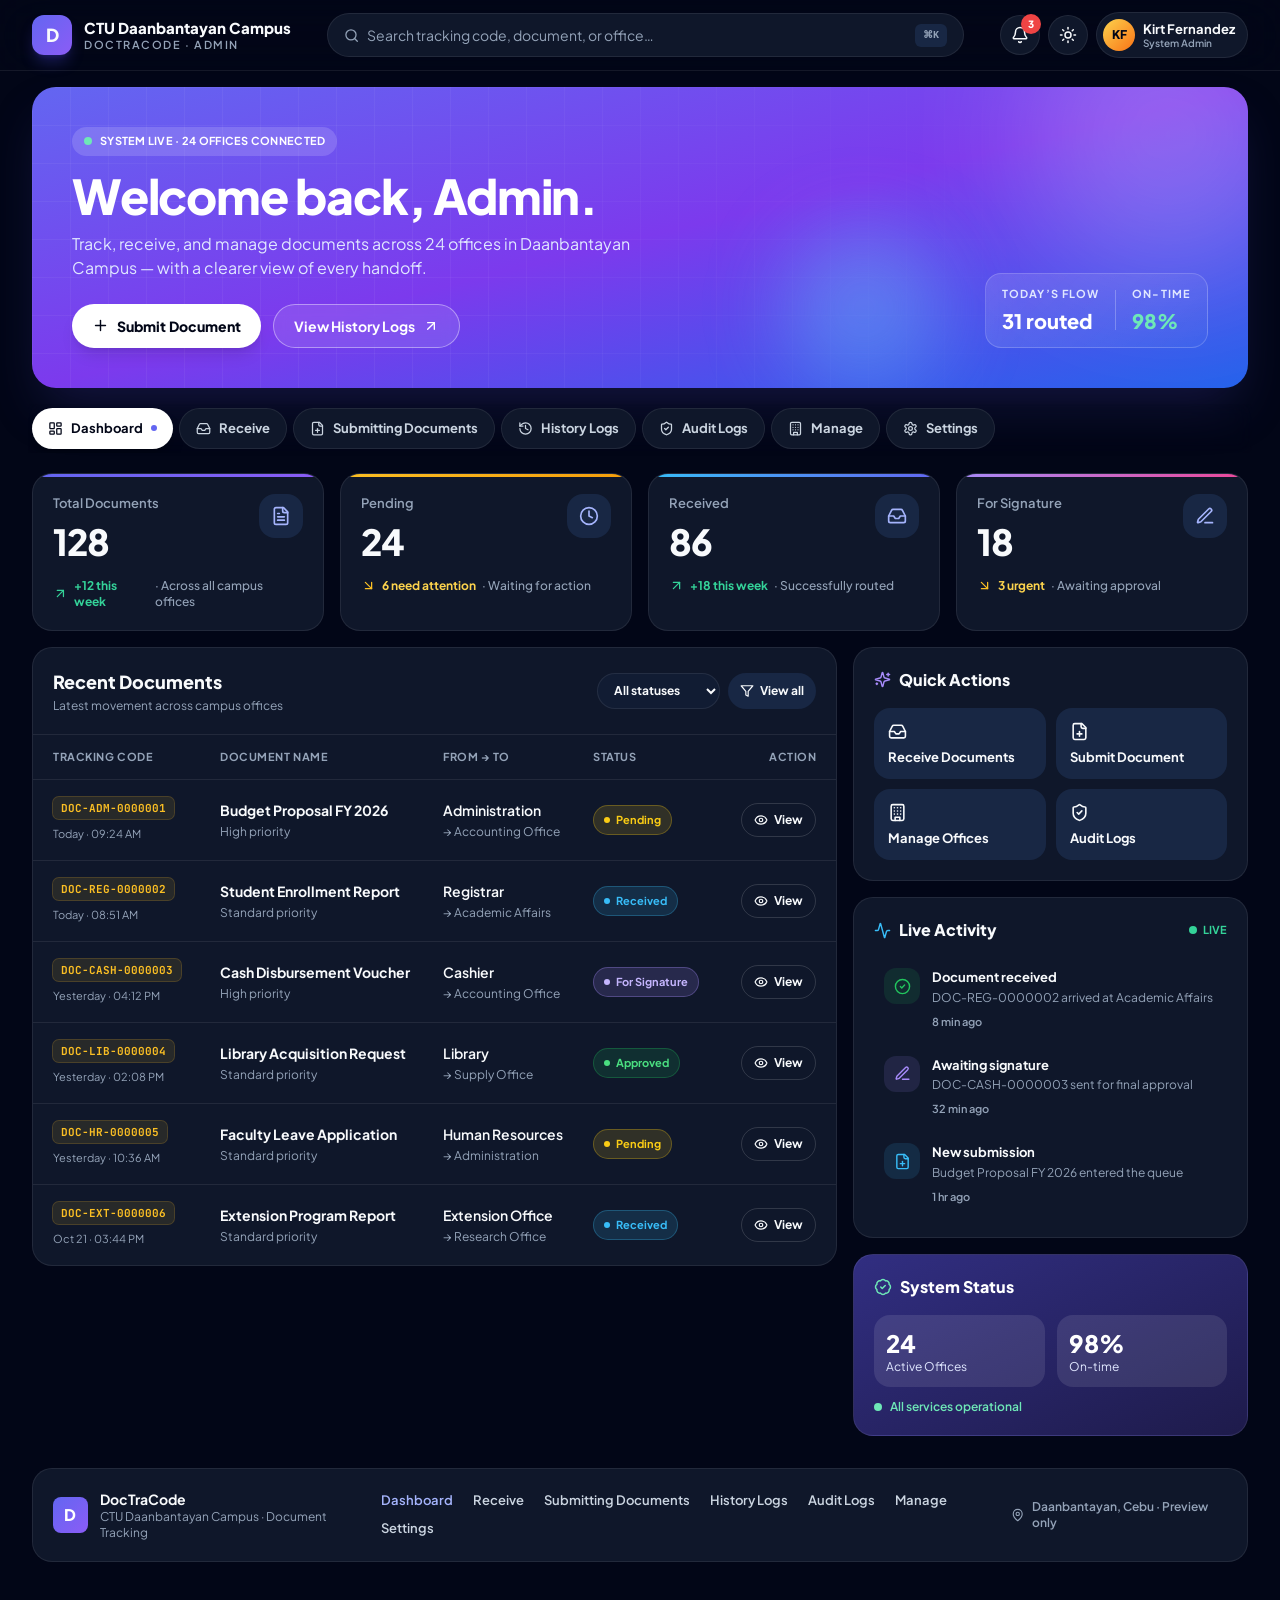
==== commit 168581df: "Rename index.html (2).html to index.html" ====
--- a/index.html
+++ b/index.html
@@ -4,7 +4,9 @@
   <meta charset="UTF-8">
   <meta name="viewport" content="width=device-width, initial-scale=1">
   <title>React Artifact</title>
-  <style>*, ::before, ::after {
+  <style>@import url('https://fonts.googleapis.com/css2?family=Plus+Jakarta+Sans:wght@400;500;600;700;800&family=JetBrains+Mono:wght@500;600;700&display=swap');
+
+*, ::before, ::after{
   --tw-border-spacing-x: 0;
   --tw-border-spacing-y: 0;
   --tw-translate-x: 0;
@@ -58,7 +60,7 @@
   --tw-contain-style:  ;
 }
 
-::backdrop {
+::backdrop{
   --tw-border-spacing-x: 0;
   --tw-border-spacing-y: 0;
   --tw-translate-x: 0;
@@ -560,158 +562,1356 @@
   display: none;
 }
 
-.relative {
+.fixed{
+  position: fixed;
+}
+
+.absolute{
+  position: absolute;
+}
+
+.relative{
   position: relative;
 }
 
-.inline-block {
-  display: inline-block;
-}
-
-.flex {
+.sticky{
+  position: sticky;
+}
+
+.inset-0{
+  inset: 0px;
+}
+
+.inset-x-0{
+  left: 0px;
+  right: 0px;
+}
+
+.-right-0\.5{
+  right: -0.125rem;
+}
+
+.-right-16{
+  right: -4rem;
+}
+
+.-top-0\.5{
+  top: -0.125rem;
+}
+
+.-top-24{
+  top: -6rem;
+}
+
+.bottom-0{
+  bottom: 0px;
+}
+
+.right-0{
+  right: 0px;
+}
+
+.right-1\/4{
+  right: 25%;
+}
+
+.top-0{
+  top: 0px;
+}
+
+.top-12{
+  top: 3rem;
+}
+
+.top-\[72px\]{
+  top: 72px;
+}
+
+.top-\[var\(--safe-area-inset-top\)\]{
+  top: var(--safe-area-inset-top);
+}
+
+.z-30{
+  z-index: 30;
+}
+
+.z-40{
+  z-index: 40;
+}
+
+.z-50{
+  z-index: 50;
+}
+
+.order-2{
+  order: 2;
+}
+
+.order-3{
+  order: 3;
+}
+
+.-mx-1{
+  margin-left: -0.25rem;
+  margin-right: -0.25rem;
+}
+
+.mx-auto{
+  margin-left: auto;
+  margin-right: auto;
+}
+
+.ml-auto{
+  margin-left: auto;
+}
+
+.mt-0\.5{
+  margin-top: 0.125rem;
+}
+
+.mt-1{
+  margin-top: 0.25rem;
+}
+
+.mt-1\.5{
+  margin-top: 0.375rem;
+}
+
+.mt-2{
+  margin-top: 0.5rem;
+}
+
+.mt-3{
+  margin-top: 0.75rem;
+}
+
+.mt-4{
+  margin-top: 1rem;
+}
+
+.mt-5{
+  margin-top: 1.25rem;
+}
+
+.mt-6{
+  margin-top: 1.5rem;
+}
+
+.mt-8{
+  margin-top: 2rem;
+}
+
+.block{
+  display: block;
+}
+
+.flex{
   display: flex;
 }
 
-.table {
+.inline-flex{
+  display: inline-flex;
+}
+
+.table{
   display: table;
 }
 
-.resize {
-  resize: both;
-}
-
-.border {
+.grid{
+  display: grid;
+}
+
+.hidden{
+  display: none;
+}
+
+.h-1\.5{
+  height: 0.375rem;
+}
+
+.h-10{
+  height: 2.5rem;
+}
+
+.h-11{
+  height: 2.75rem;
+}
+
+.h-2{
+  height: 0.5rem;
+}
+
+.h-40{
+  height: 10rem;
+}
+
+.h-5{
+  height: 1.25rem;
+}
+
+.h-72{
+  height: 18rem;
+}
+
+.h-8{
+  height: 2rem;
+}
+
+.h-9{
+  height: 2.25rem;
+}
+
+.h-\[3px\]{
+  height: 3px;
+}
+
+.max-h-\[92vh\]{
+  max-height: 92vh;
+}
+
+.min-h-screen{
+  min-height: 100vh;
+}
+
+.w-1\.5{
+  width: 0.375rem;
+}
+
+.w-10{
+  width: 2.5rem;
+}
+
+.w-11{
+  width: 2.75rem;
+}
+
+.w-2{
+  width: 0.5rem;
+}
+
+.w-40{
+  width: 10rem;
+}
+
+.w-5{
+  width: 1.25rem;
+}
+
+.w-72{
+  width: 18rem;
+}
+
+.w-8{
+  width: 2rem;
+}
+
+.w-9{
+  width: 2.25rem;
+}
+
+.w-\[320px\]{
+  width: 320px;
+}
+
+.w-full{
+  width: 100%;
+}
+
+.w-px{
+  width: 1px;
+}
+
+.min-w-0{
+  min-width: 0px;
+}
+
+.min-w-\[760px\]{
+  min-width: 760px;
+}
+
+.max-w-\[1440px\]{
+  max-width: 1440px;
+}
+
+.max-w-\[560px\]{
+  max-width: 560px;
+}
+
+.max-w-\[580px\]{
+  max-width: 580px;
+}
+
+.max-w-\[620px\]{
+  max-width: 620px;
+}
+
+.max-w-\[680px\]{
+  max-width: 680px;
+}
+
+.max-w-\[720px\]{
+  max-width: 720px;
+}
+
+.max-w-\[calc\(100vw-2rem\)\]{
+  max-width: calc(100vw - 2rem);
+}
+
+.shrink-0{
+  flex-shrink: 0;
+}
+
+.grid-cols-1{
+  grid-template-columns: repeat(1, minmax(0, 1fr));
+}
+
+.grid-cols-2{
+  grid-template-columns: repeat(2, minmax(0, 1fr));
+}
+
+.flex-col{
+  flex-direction: column;
+}
+
+.flex-wrap{
+  flex-wrap: wrap;
+}
+
+.place-items-end{
+  place-items: end;
+}
+
+.place-items-center{
+  place-items: center;
+}
+
+.items-start{
+  align-items: flex-start;
+}
+
+.items-center{
+  align-items: center;
+}
+
+.justify-center{
+  justify-content: center;
+}
+
+.justify-between{
+  justify-content: space-between;
+}
+
+.gap-1{
+  gap: 0.25rem;
+}
+
+.gap-1\.5{
+  gap: 0.375rem;
+}
+
+.gap-2{
+  gap: 0.5rem;
+}
+
+.gap-2\.5{
+  gap: 0.625rem;
+}
+
+.gap-3{
+  gap: 0.75rem;
+}
+
+.gap-4{
+  gap: 1rem;
+}
+
+.gap-7{
+  gap: 1.75rem;
+}
+
+.gap-x-5{
+  -moz-column-gap: 1.25rem;
+       column-gap: 1.25rem;
+}
+
+.gap-y-2{
+  row-gap: 0.5rem;
+}
+
+.space-y-1 > :not([hidden]) ~ :not([hidden]){
+  --tw-space-y-reverse: 0;
+  margin-top: calc(0.25rem * calc(1 - var(--tw-space-y-reverse)));
+  margin-bottom: calc(0.25rem * var(--tw-space-y-reverse));
+}
+
+.space-y-2 > :not([hidden]) ~ :not([hidden]){
+  --tw-space-y-reverse: 0;
+  margin-top: calc(0.5rem * calc(1 - var(--tw-space-y-reverse)));
+  margin-bottom: calc(0.5rem * var(--tw-space-y-reverse));
+}
+
+.space-y-4 > :not([hidden]) ~ :not([hidden]){
+  --tw-space-y-reverse: 0;
+  margin-top: calc(1rem * calc(1 - var(--tw-space-y-reverse)));
+  margin-bottom: calc(1rem * var(--tw-space-y-reverse));
+}
+
+.overflow-auto{
+  overflow: auto;
+}
+
+.overflow-hidden{
+  overflow: hidden;
+}
+
+.overflow-x-auto{
+  overflow-x: auto;
+}
+
+.truncate{
+  overflow: hidden;
+  text-overflow: ellipsis;
+  white-space: nowrap;
+}
+
+.whitespace-nowrap{
+  white-space: nowrap;
+}
+
+.rounded-2xl{
+  border-radius: 1rem;
+}
+
+.rounded-\[20px\]{
+  border-radius: 20px;
+}
+
+.rounded-\[24px\]{
+  border-radius: 24px;
+}
+
+.rounded-full{
+  border-radius: 9999px;
+}
+
+.rounded-lg{
+  border-radius: 0.5rem;
+}
+
+.rounded-md{
+  border-radius: 0.375rem;
+}
+
+.rounded-xl{
+  border-radius: 0.75rem;
+}
+
+.rounded-t-\[24px\]{
+  border-top-left-radius: 24px;
+  border-top-right-radius: 24px;
+}
+
+.border{
   border-width: 1px;
 }
 
-.filter {
+.border-b{
+  border-bottom-width: 1px;
+}
+
+.border-t{
+  border-top-width: 1px;
+}
+
+.border-dashed{
+  border-style: dashed;
+}
+
+.border-\[var\(--border\)\]{
+  border-color: var(--border);
+}
+
+.border-\[var\(--border-2\)\]{
+  border-color: var(--border-2);
+}
+
+.border-white\/40{
+  border-color: rgb(255 255 255 / 0.4);
+}
+
+.bg-\[\#6366f1\]{
+  --tw-bg-opacity: 1;
+  background-color: rgb(99 102 241 / var(--tw-bg-opacity, 1));
+}
+
+.bg-\[\#6366f1\]\/15{
+  background-color: rgb(99 102 241 / 0.15);
+}
+
+.bg-\[\#ef4444\]{
+  --tw-bg-opacity: 1;
+  background-color: rgb(239 68 68 / var(--tw-bg-opacity, 1));
+}
+
+.bg-\[\#fbbf24\]\/10{
+  background-color: rgb(251 191 36 / 0.1);
+}
+
+.bg-\[var\(--bg\)\]{
+  background-color: var(--bg);
+}
+
+.bg-\[var\(--surface\)\]{
+  background-color: var(--surface);
+}
+
+.bg-\[var\(--surface-2\)\]{
+  background-color: var(--surface-2);
+}
+
+.bg-\[var\(--surface-3\)\]{
+  background-color: var(--surface-3);
+}
+
+.bg-black\/60{
+  background-color: rgb(0 0 0 / 0.6);
+}
+
+.bg-current{
+  background-color: currentColor;
+}
+
+.bg-cyan-300\/30{
+  background-color: rgb(103 232 249 / 0.3);
+}
+
+.bg-emerald-300{
+  --tw-bg-opacity: 1;
+  background-color: rgb(110 231 183 / var(--tw-bg-opacity, 1));
+}
+
+.bg-emerald-400{
+  --tw-bg-opacity: 1;
+  background-color: rgb(52 211 153 / var(--tw-bg-opacity, 1));
+}
+
+.bg-emerald-400\/10{
+  background-color: rgb(52 211 153 / 0.1);
+}
+
+.bg-transparent{
+  background-color: transparent;
+}
+
+.bg-white{
+  --tw-bg-opacity: 1;
+  background-color: rgb(255 255 255 / var(--tw-bg-opacity, 1));
+}
+
+.bg-white\/10{
+  background-color: rgb(255 255 255 / 0.1);
+}
+
+.bg-white\/15{
+  background-color: rgb(255 255 255 / 0.15);
+}
+
+.bg-white\/20{
+  background-color: rgb(255 255 255 / 0.2);
+}
+
+.bg-white\/25{
+  background-color: rgb(255 255 255 / 0.25);
+}
+
+.bg-gradient-to-br{
+  background-image: linear-gradient(to bottom right, var(--tw-gradient-stops));
+}
+
+.bg-gradient-to-r{
+  background-image: linear-gradient(to right, var(--tw-gradient-stops));
+}
+
+.from-\[\#312e81\]{
+  --tw-gradient-from: #312e81 var(--tw-gradient-from-position);
+  --tw-gradient-to: rgb(49 46 129 / 0) var(--tw-gradient-to-position);
+  --tw-gradient-stops: var(--tw-gradient-from), var(--tw-gradient-to);
+}
+
+.from-\[\#6366f1\]{
+  --tw-gradient-from: #6366f1 var(--tw-gradient-from-position);
+  --tw-gradient-to: rgb(99 102 241 / 0) var(--tw-gradient-to-position);
+  --tw-gradient-stops: var(--tw-gradient-from), var(--tw-gradient-to);
+}
+
+.from-amber-300{
+  --tw-gradient-from: #fcd34d var(--tw-gradient-from-position);
+  --tw-gradient-to: rgb(252 211 77 / 0) var(--tw-gradient-to-position);
+  --tw-gradient-stops: var(--tw-gradient-from), var(--tw-gradient-to);
+}
+
+.via-\[\#7c3aed\]{
+  --tw-gradient-to: rgb(124 58 237 / 0)  var(--tw-gradient-to-position);
+  --tw-gradient-stops: var(--tw-gradient-from), #7c3aed var(--tw-gradient-via-position), var(--tw-gradient-to);
+}
+
+.to-\[\#1e1b4b\]{
+  --tw-gradient-to: #1e1b4b var(--tw-gradient-to-position);
+}
+
+.to-\[\#2563eb\]{
+  --tw-gradient-to: #2563eb var(--tw-gradient-to-position);
+}
+
+.to-\[\#8b5cf6\]{
+  --tw-gradient-to: #8b5cf6 var(--tw-gradient-to-position);
+}
+
+.to-orange-500{
+  --tw-gradient-to: #f97316 var(--tw-gradient-to-position);
+}
+
+.p-0{
+  padding: 0px;
+}
+
+.p-2{
+  padding: 0.5rem;
+}
+
+.p-2\.5{
+  padding: 0.625rem;
+}
+
+.p-3{
+  padding: 0.75rem;
+}
+
+.p-3\.5{
+  padding: 0.875rem;
+}
+
+.p-4{
+  padding: 1rem;
+}
+
+.p-5{
+  padding: 1.25rem;
+}
+
+.p-6{
+  padding: 1.5rem;
+}
+
+.px-1{
+  padding-left: 0.25rem;
+  padding-right: 0.25rem;
+}
+
+.px-2{
+  padding-left: 0.5rem;
+  padding-right: 0.5rem;
+}
+
+.px-2\.5{
+  padding-left: 0.625rem;
+  padding-right: 0.625rem;
+}
+
+.px-3{
+  padding-left: 0.75rem;
+  padding-right: 0.75rem;
+}
+
+.px-3\.5{
+  padding-left: 0.875rem;
+  padding-right: 0.875rem;
+}
+
+.px-4{
+  padding-left: 1rem;
+  padding-right: 1rem;
+}
+
+.px-5{
+  padding-left: 1.25rem;
+  padding-right: 1.25rem;
+}
+
+.py-1{
+  padding-top: 0.25rem;
+  padding-bottom: 0.25rem;
+}
+
+.py-1\.5{
+  padding-top: 0.375rem;
+  padding-bottom: 0.375rem;
+}
+
+.py-10{
+  padding-top: 2.5rem;
+  padding-bottom: 2.5rem;
+}
+
+.py-2{
+  padding-top: 0.5rem;
+  padding-bottom: 0.5rem;
+}
+
+.py-2\.5{
+  padding-top: 0.625rem;
+  padding-bottom: 0.625rem;
+}
+
+.py-3{
+  padding-top: 0.75rem;
+  padding-bottom: 0.75rem;
+}
+
+.py-4{
+  padding-top: 1rem;
+  padding-bottom: 1rem;
+}
+
+.py-5{
+  padding-top: 1.25rem;
+  padding-bottom: 1.25rem;
+}
+
+.pb-10{
+  padding-bottom: 2.5rem;
+}
+
+.pl-1\.5{
+  padding-left: 0.375rem;
+}
+
+.pr-3{
+  padding-right: 0.75rem;
+}
+
+.text-left{
+  text-align: left;
+}
+
+.text-center{
+  text-align: center;
+}
+
+.text-right{
+  text-align: right;
+}
+
+.text-2xl{
+  font-size: 1.5rem;
+  line-height: 2rem;
+}
+
+.text-3xl{
+  font-size: 1.875rem;
+  line-height: 2.25rem;
+}
+
+.text-4xl{
+  font-size: 2.25rem;
+  line-height: 2.5rem;
+}
+
+.text-\[10px\]{
+  font-size: 10px;
+}
+
+.text-\[11px\]{
+  font-size: 11px;
+}
+
+.text-\[13px\]{
+  font-size: 13px;
+}
+
+.text-\[14px\]{
+  font-size: 14px;
+}
+
+.text-\[15px\]{
+  font-size: 15px;
+}
+
+.text-\[34px\]{
+  font-size: 34px;
+}
+
+.text-base{
+  font-size: 1rem;
+  line-height: 1.5rem;
+}
+
+.text-lg{
+  font-size: 1.125rem;
+  line-height: 1.75rem;
+}
+
+.text-sm{
+  font-size: 0.875rem;
+  line-height: 1.25rem;
+}
+
+.text-xl{
+  font-size: 1.25rem;
+  line-height: 1.75rem;
+}
+
+.text-xs{
+  font-size: 0.75rem;
+  line-height: 1rem;
+}
+
+.font-bold{
+  font-weight: 700;
+}
+
+.font-extrabold{
+  font-weight: 800;
+}
+
+.font-medium{
+  font-weight: 500;
+}
+
+.font-semibold{
+  font-weight: 600;
+}
+
+.uppercase{
+  text-transform: uppercase;
+}
+
+.leading-5{
+  line-height: 1.25rem;
+}
+
+.leading-6{
+  line-height: 1.5rem;
+}
+
+.leading-7{
+  line-height: 1.75rem;
+}
+
+.leading-\[1\.02\]{
+  line-height: 1.02;
+}
+
+.leading-tight{
+  line-height: 1.25;
+}
+
+.tracking-\[\.14em\]{
+  letter-spacing: .14em;
+}
+
+.tracking-tight{
+  letter-spacing: -0.025em;
+}
+
+.tracking-wide{
+  letter-spacing: 0.025em;
+}
+
+.tracking-wider{
+  letter-spacing: 0.05em;
+}
+
+.tracking-widest{
+  letter-spacing: 0.1em;
+}
+
+.text-\[\#a5b4fc\]{
+  --tw-text-opacity: 1;
+  color: rgb(165 180 252 / var(--tw-text-opacity, 1));
+}
+
+.text-\[\#a78bfa\]{
+  --tw-text-opacity: 1;
+  color: rgb(167 139 250 / var(--tw-text-opacity, 1));
+}
+
+.text-\[\#fbbf24\]{
+  --tw-text-opacity: 1;
+  color: rgb(251 191 36 / var(--tw-text-opacity, 1));
+}
+
+.text-\[var\(--muted\)\]{
+  color: var(--muted);
+}
+
+.text-\[var\(--muted-2\)\]{
+  color: var(--muted-2);
+}
+
+.text-\[var\(--text\)\]{
+  color: var(--text);
+}
+
+.text-amber-300{
+  --tw-text-opacity: 1;
+  color: rgb(252 211 77 / var(--tw-text-opacity, 1));
+}
+
+.text-amber-400{
+  --tw-text-opacity: 1;
+  color: rgb(251 191 36 / var(--tw-text-opacity, 1));
+}
+
+.text-emerald-300{
+  --tw-text-opacity: 1;
+  color: rgb(110 231 183 / var(--tw-text-opacity, 1));
+}
+
+.text-emerald-400{
+  --tw-text-opacity: 1;
+  color: rgb(52 211 153 / var(--tw-text-opacity, 1));
+}
+
+.text-indigo-100{
+  --tw-text-opacity: 1;
+  color: rgb(224 231 255 / var(--tw-text-opacity, 1));
+}
+
+.text-sky-400{
+  --tw-text-opacity: 1;
+  color: rgb(56 189 248 / var(--tw-text-opacity, 1));
+}
+
+.text-slate-950{
+  --tw-text-opacity: 1;
+  color: rgb(2 6 23 / var(--tw-text-opacity, 1));
+}
+
+.text-white{
+  --tw-text-opacity: 1;
+  color: rgb(255 255 255 / var(--tw-text-opacity, 1));
+}
+
+.opacity-60{
+  opacity: 0.6;
+}
+
+.shadow-2xl{
+  --tw-shadow: 0 25px 50px -12px rgb(0 0 0 / 0.25);
+  --tw-shadow-colored: 0 25px 50px -12px var(--tw-shadow-color);
+  box-shadow: var(--tw-ring-offset-shadow, 0 0 #0000), var(--tw-ring-shadow, 0 0 #0000), var(--tw-shadow);
+}
+
+.shadow-lg{
+  --tw-shadow: 0 10px 15px -3px rgb(0 0 0 / 0.1), 0 4px 6px -4px rgb(0 0 0 / 0.1);
+  --tw-shadow-colored: 0 10px 15px -3px var(--tw-shadow-color), 0 4px 6px -4px var(--tw-shadow-color);
+  box-shadow: var(--tw-ring-offset-shadow, 0 0 #0000), var(--tw-ring-shadow, 0 0 #0000), var(--tw-shadow);
+}
+
+.shadow-\[var\(--shadow\)\]{
+  --tw-shadow-color: var(--shadow);
+  --tw-shadow: var(--tw-shadow-colored);
+}
+
+.shadow-black\/20{
+  --tw-shadow-color: rgb(0 0 0 / 0.2);
+  --tw-shadow: var(--tw-shadow-colored);
+}
+
+.shadow-indigo-600\/30{
+  --tw-shadow-color: rgb(79 70 229 / 0.3);
+  --tw-shadow: var(--tw-shadow-colored);
+}
+
+.shadow-indigo-900\/40{
+  --tw-shadow-color: rgb(49 46 129 / 0.4);
+  --tw-shadow: var(--tw-shadow-colored);
+}
+
+.outline-none{
+  outline: 2px solid transparent;
+  outline-offset: 2px;
+}
+
+.ring-1{
+  --tw-ring-offset-shadow: var(--tw-ring-inset) 0 0 0 var(--tw-ring-offset-width) var(--tw-ring-offset-color);
+  --tw-ring-shadow: var(--tw-ring-inset) 0 0 0 calc(1px + var(--tw-ring-offset-width)) var(--tw-ring-color);
+  box-shadow: var(--tw-ring-offset-shadow), var(--tw-ring-shadow), var(--tw-shadow, 0 0 #0000);
+}
+
+.ring-\[\#fbbf24\]\/25{
+  --tw-ring-color: rgb(251 191 36 / 0.25);
+}
+
+.blur-2xl{
+  --tw-blur: blur(40px);
   filter: var(--tw-blur) var(--tw-brightness) var(--tw-contrast) var(--tw-grayscale) var(--tw-hue-rotate) var(--tw-invert) var(--tw-saturate) var(--tw-sepia) var(--tw-drop-shadow);
 }
 
-html,
-body,
-#root {
-  min-height: 100%;
-}
-
-body {
-  margin: 0;
-  font-family: ui-sans-serif, system-ui, -apple-system, BlinkMacSystemFont, "Segoe UI", sans-serif;
-}
-
-/*
- * Tailwind v4's Preflight no longer sets `cursor: pointer` on buttons, so
- * clickable controls fall back to the default arrow cursor. Restore the
- * pointer cursor on interactive elements so artifacts give a clear
- * "this is clickable" affordance on hover.
- */
-
-button:not(:disabled),
-[role="button"]:not([aria-disabled="true"]),
-label[for],
-select:not(:disabled),
-summary {
-  cursor: pointer;
+.blur-3xl{
+  --tw-blur: blur(64px);
+  filter: var(--tw-blur) var(--tw-brightness) var(--tw-contrast) var(--tw-grayscale) var(--tw-hue-rotate) var(--tw-invert) var(--tw-saturate) var(--tw-sepia) var(--tw-drop-shadow);
+}
+
+.filter{
+  filter: var(--tw-blur) var(--tw-brightness) var(--tw-contrast) var(--tw-grayscale) var(--tw-hue-rotate) var(--tw-invert) var(--tw-saturate) var(--tw-sepia) var(--tw-drop-shadow);
+}
+
+.backdrop-blur{
+  --tw-backdrop-blur: blur(8px);
+  backdrop-filter: var(--tw-backdrop-blur) var(--tw-backdrop-brightness) var(--tw-backdrop-contrast) var(--tw-backdrop-grayscale) var(--tw-backdrop-hue-rotate) var(--tw-backdrop-invert) var(--tw-backdrop-opacity) var(--tw-backdrop-saturate) var(--tw-backdrop-sepia);
+}
+
+.backdrop-blur-sm{
+  --tw-backdrop-blur: blur(4px);
+  backdrop-filter: var(--tw-backdrop-blur) var(--tw-backdrop-brightness) var(--tw-backdrop-contrast) var(--tw-backdrop-grayscale) var(--tw-backdrop-hue-rotate) var(--tw-backdrop-invert) var(--tw-backdrop-opacity) var(--tw-backdrop-saturate) var(--tw-backdrop-sepia);
+}
+
+.backdrop-blur-xl{
+  --tw-backdrop-blur: blur(24px);
+  backdrop-filter: var(--tw-backdrop-blur) var(--tw-backdrop-brightness) var(--tw-backdrop-contrast) var(--tw-backdrop-grayscale) var(--tw-backdrop-hue-rotate) var(--tw-backdrop-invert) var(--tw-backdrop-opacity) var(--tw-backdrop-saturate) var(--tw-backdrop-sepia);
+}
+
+.transition{
+  transition-property: color, background-color, border-color, text-decoration-color, fill, stroke, opacity, box-shadow, transform, filter, backdrop-filter;
+  transition-timing-function: cubic-bezier(0.4, 0, 0.2, 1);
+  transition-duration: 150ms;
+}
+
+:root{
+  --bg:#020617;
+  --surface:#0f172a;
+  --surface-2:#111c33;
+  --surface-3:#182744;
+  --border:rgba(255,255,255,.08);
+  --border-2:rgba(255,255,255,.14);
+  --text:#f8fafc;
+  --muted:#94a3b8;
+  --muted-2:#cbd5e1;
+  --primary:#6366f1;
+  --primary-2:#8b5cf6;
+  --gold:#fbbf24;
+  --green:#22c55e;
+  --blue:#38bdf8;
+  --yellow:#facc15;
+  --purple:#a78bfa;
+  --shadow:0 24px 60px rgba(0,0,0,.35);
+}
+
+:root[data-theme="light"]{
+  --bg:#eef2ff;
+  --surface:#ffffff;
+  --surface-2:#f8fafc;
+  --surface-3:#eef2ff;
+  --border:rgba(15,23,42,.10);
+  --border-2:rgba(15,23,42,.16);
+  --text:#0f172a;
+  --muted:#64748b;
+  --muted-2:#334155;
+  --shadow:0 18px 45px rgba(15,23,42,.12);
+}
+
+@media (prefers-color-scheme: dark){
+  :root:not([data-theme="light"]){
+    --bg:#020617;
+    --surface:#0f172a;
+  }
+}
+
+*{
+  box-sizing:border-box
+}
+
+html{
+  scroll-behavior:smooth
+}
+
+body{
+  margin:0;
+  background:var(--bg);
+  color:var(--text);
+  font-family:"Plus Jakarta Sans",ui-sans-serif,system-ui,-apple-system,BlinkMacSystemFont,"Segoe UI",sans-serif
+}
+
+button,input,select,textarea{
+  font:inherit
+}
+
+button{
+  cursor:pointer
+}
+
+.mono{
+  font-family:"JetBrains Mono",ui-monospace,SFMono-Regular,monospace
+}
+
+.glass{
+  background:linear-gradient(135deg,rgba(255,255,255,.12),rgba(255,255,255,.03));
+  border:1px solid rgba(255,255,255,.18)
+}
+
+.hero-grid{
+  background-image:linear-gradient(rgba(255,255,255,.08) 1px,transparent 1px),linear-gradient(90deg,rgba(255,255,255,.08) 1px,transparent 1px);
+  background-size:38px 38px;
+  -webkit-mask-image:linear-gradient(to right,black 30%,transparent 92%);
+          mask-image:linear-gradient(to right,black 30%,transparent 92%)
+}
+
+.no-scrollbar::-webkit-scrollbar{
+  display:none
+}
+
+.no-scrollbar{
+  scrollbar-width:none
+}
+
+@keyframes rise{
+  from{
+    opacity:0;
+    transform:translateY(10px)
+  }
+
+  to{
+    opacity:1;
+    transform:translateY(0)
+  }
+}
+
+.rise{
+  animation:rise .45s ease both
+}
+
+@keyframes pulseDot{
+  0%,100%{
+    transform:scale(1);
+    opacity:1
+  }
+
+  50%{
+    transform:scale(1.7);
+    opacity:.55
+  }
+}
+
+.pulse-dot{
+  animation:pulseDot 1.8s ease infinite
+}
+
+.placeholder\:text-\[var\(--muted\)\]::-moz-placeholder{
+  color: var(--muted);
+}
+
+.placeholder\:text-\[var\(--muted\)\]::placeholder{
+  color: var(--muted);
+}
+
+.hover\:-translate-y-0\.5:hover{
+  --tw-translate-y: -0.125rem;
+  transform: translate(var(--tw-translate-x), var(--tw-translate-y)) rotate(var(--tw-rotate)) skewX(var(--tw-skew-x)) skewY(var(--tw-skew-y)) scaleX(var(--tw-scale-x)) scaleY(var(--tw-scale-y));
+}
+
+.hover\:-translate-y-1:hover{
+  --tw-translate-y: -0.25rem;
+  transform: translate(var(--tw-translate-x), var(--tw-translate-y)) rotate(var(--tw-rotate)) skewX(var(--tw-skew-x)) skewY(var(--tw-skew-y)) scaleX(var(--tw-scale-x)) scaleY(var(--tw-scale-y));
+}
+
+.hover\:border-\[var\(--border-2\)\]:hover{
+  border-color: var(--border-2);
+}
+
+.hover\:bg-\[\#6366f1\]:hover{
+  --tw-bg-opacity: 1;
+  background-color: rgb(99 102 241 / var(--tw-bg-opacity, 1));
+}
+
+.hover\:bg-\[var\(--surface-2\)\]:hover{
+  background-color: var(--surface-2);
+}
+
+.hover\:bg-white:hover{
+  --tw-bg-opacity: 1;
+  background-color: rgb(255 255 255 / var(--tw-bg-opacity, 1));
+}
+
+.hover\:bg-white\/20:hover{
+  background-color: rgb(255 255 255 / 0.2);
+}
+
+.hover\:text-\[var\(--text\)\]:hover{
+  color: var(--text);
+}
+
+.hover\:text-slate-950:hover{
+  --tw-text-opacity: 1;
+  color: rgb(2 6 23 / var(--tw-text-opacity, 1));
+}
+
+.hover\:text-white:hover{
+  --tw-text-opacity: 1;
+  color: rgb(255 255 255 / var(--tw-text-opacity, 1));
+}
+
+.hover\:shadow-\[var\(--shadow\)\]:hover{
+  --tw-shadow-color: var(--shadow);
+  --tw-shadow: var(--tw-shadow-colored);
+}
+
+.focus\:border-\[\#6366f1\]:focus{
+  --tw-border-opacity: 1;
+  border-color: rgb(99 102 241 / var(--tw-border-opacity, 1));
+}
+
+@media (min-width: 640px){
+  .sm\:block{
+    display: block;
+  }
+
+  .sm\:grid-cols-2{
+    grid-template-columns: repeat(2, minmax(0, 1fr));
+  }
+
+  .sm\:grid-cols-3{
+    grid-template-columns: repeat(3, minmax(0, 1fr));
+  }
+
+  .sm\:flex-wrap{
+    flex-wrap: wrap;
+  }
+
+  .sm\:place-items-center{
+    place-items: center;
+  }
+
+  .sm\:justify-start{
+    justify-content: flex-start;
+  }
+
+  .sm\:rounded-\[24px\]{
+    border-radius: 24px;
+  }
+
+  .sm\:p-5{
+    padding: 1.25rem;
+  }
+
+  .sm\:p-8{
+    padding: 2rem;
+  }
+
+  .sm\:px-4{
+    padding-left: 1rem;
+    padding-right: 1rem;
+  }
+
+  .sm\:px-6{
+    padding-left: 1.5rem;
+    padding-right: 1.5rem;
+  }
+
+  .sm\:text-5xl{
+    font-size: 3rem;
+    line-height: 1;
+  }
+
+  .sm\:text-\[15px\]{
+    font-size: 15px;
+  }
+
+  .sm\:text-base{
+    font-size: 1rem;
+    line-height: 1.5rem;
+  }
+}
+
+@media (min-width: 768px){
+  .md\:block{
+    display: block;
+  }
+}
+
+@media (min-width: 1024px){
+  .lg\:order-2{
+    order: 2;
+  }
+
+  .lg\:order-3{
+    order: 3;
+  }
+
+  .lg\:col-span-2{
+    grid-column: span 2 / span 2;
+  }
+
+  .lg\:mx-6{
+    margin-left: 1.5rem;
+    margin-right: 1.5rem;
+  }
+
+  .lg\:ml-0{
+    margin-left: 0px;
+  }
+
+  .lg\:w-auto{
+    width: auto;
+  }
+
+  .lg\:flex-1{
+    flex: 1 1 0%;
+  }
+
+  .lg\:grid-cols-3{
+    grid-template-columns: repeat(3, minmax(0, 1fr));
+  }
+
+  .lg\:flex-row{
+    flex-direction: row;
+  }
+
+  .lg\:flex-nowrap{
+    flex-wrap: nowrap;
+  }
+
+  .lg\:items-end{
+    align-items: flex-end;
+  }
+
+  .lg\:items-center{
+    align-items: center;
+  }
+
+  .lg\:justify-between{
+    justify-content: space-between;
+  }
+
+  .lg\:p-10{
+    padding: 2.5rem;
+  }
+
+  .lg\:px-8{
+    padding-left: 2rem;
+    padding-right: 2rem;
+  }
+}
+
+@media (min-width: 1280px){
+  .xl\:grid-cols-4{
+    grid-template-columns: repeat(4, minmax(0, 1fr));
+  }
 }
 </style>
 </head>
 <body>
   <div id="root"></div>
   
-  <script type="module">var pf=Object.create;var{getPrototypeOf:mf,defineProperty:Wl,getOwnPropertyNames:hf}=Object;var vf=Object.prototype.hasOwnProperty;var Cn=(e,n,t)=>{t=e!=null?pf(mf(e)):{};let r=n||!e||!e.__esModule?Wl(t,"default",{value:e,enumerable:!0}):t;for(let l of hf(e))if(!vf.call(r,l))Wl(r,l,{get:()=>e[l],enumerable:!0});return r};var yr=(e,n)=>()=>(n||e((n={exports:{}}).exports,n),n.exports);var yf=(e,n)=>{for(var t in n)Wl(e,t,{get:n[t],enumerable:!0,configurable:!0,set:(r)=>n[t]=()=>r})};var gf=(e,n)=>()=>(e&&(n=e(e=0)),n);var St=yr((Of)=>{var kt=Symbol.for("react.element"),wf=Symbol.for("react.portal"),kf=Symbol.for("react.fragment"),Sf=Symbol.for("react.strict_mode"),Ef=Symbol.for("react.profiler"),Cf=Symbol.for("react.provider"),_f=Symbol.for("react.context"),Pf=Symbol.for("react.forward_ref"),Nf=Symbol.for("react.suspense"),zf=Symbol.for("react.memo"),Lf=Symbol.for("react.lazy"),gi=Symbol.iterator;function Tf(e){if(e===null||typeof e!=="object")return null;return e=gi&&e[gi]||e["@@iterator"],typeof e==="function"?e:null}var Si={isMounted:function(){return!1},enqueueForceUpdate:function(){},enqueueReplaceState:function(){},enqueueSetState:function(){}},Ei=Object.assign,Ci={};function An(e,n,t){this.props=e,this.context=n,this.refs=Ci,this.updater=t||Si}An.prototype.isReactComponent={};An.prototype.setState=function(e,n){if(typeof e!=="object"&&typeof e!=="function"&&e!=null)throw Error("setState(...): takes an object of state variables to update or a function which returns an object of state variables.");this.updater.enqueueSetState(this,e,n,"setState")};An.prototype.forceUpdate=function(e){this.updater.enqueueForceUpdate(this,e,"forceUpdate")};function _i(){}_i.prototype=An.prototype;function Al(e,n,t){this.props=e,this.context=n,this.refs=Ci,this.updater=t||Si}var Hl=Al.prototype=new _i;Hl.constructor=Al;Ei(Hl,An.prototype);Hl.isPureReactComponent=!0;var wi=Array.isArray,Pi=Object.prototype.hasOwnProperty,Ql={current:null},Ni={key:!0,ref:!0,__self:!0,__source:!0};function zi(e,n,t){var r,l={},u=null,o=null;if(n!=null)for(r in n.ref!==void 0&&(o=n.ref),n.key!==void 0&&(u=""+n.key),n)Pi.call(n,r)&&!Ni.hasOwnProperty(r)&&(l[r]=n[r]);var i=arguments.length-2;if(i===1)l.children=t;else if(1<i){for(var s=Array(i),c=0;c<i;c++)s[c]=arguments[c+2];l.children=s}if(e&&e.defaultProps)for(r in i=e.defaultProps,i)l[r]===void 0&&(l[r]=i[r]);return{$$typeof:kt,type:e,key:u,ref:o,props:l,_owner:Ql.current}}function Rf(e,n){return{$$typeof:kt,type:e.type,key:n,ref:e.ref,props:e.props,_owner:e._owner}}function Kl(e){return typeof e==="object"&&e!==null&&e.$$typeof===kt}function Mf(e){var n={"=":"=0",":":"=2"};return"$"+e.replace(/[=:]/g,function(t){return n[t]})}var ki=/\/+/g;function $l(e,n){return typeof e==="object"&&e!==null&&e.key!=null?Mf(""+e.key):n.toString(36)}function wr(e,n,t,r,l){var u=typeof e;if(u==="undefined"||u==="boolean")e=null;var o=!1;if(e===null)o=!0;else switch(u){case"string":case"number":o=!0;break;case"object":switch(e.$$typeof){case kt:case wf:o=!0}}if(o)return o=e,l=l(o),e=r===""?"."+$l(o,0):r,wi(l)?(t="",e!=null&&(t=e.replace(ki,"$&/")+"/"),wr(l,n,t,"",function(c){return c})):l!=null&&(Kl(l)&&(l=Rf(l,t+(!l.key||o&&o.key===l.key?"":(""+l.key).replace(ki,"$&/")+"/")+e)),n.push(l)),1;if(o=0,r=r===""?".":r+":",wi(e))for(var i=0;i<e.length;i++){u=e[i];var s=r+$l(u,i);o+=wr(u,n,t,s,l)}else if(s=Tf(e),typeof s==="function")for(e=s.call(e),i=0;!(u=e.next()).done;)u=u.value,s=r+$l(u,i++),o+=wr(u,n,t,s,l);else if(u==="object")throw n=String(e),Error("Objects are not valid as a React child (found: "+(n==="[object Object]"?"object with keys {"+Object.keys(e).join(", ")+"}":n)+"). If you meant to render a collection of children, use an array instead.");return o}function gr(e,n,t){if(e==null)return e;var r=[],l=0;return wr(e,r,"","",function(u){return n.call(t,u,l++)}),r}function If(e){if(e._status===-1){var n=e._result;n=n(),n.then(function(t){if(e._status===0||e._status===-1)e._status=1,e._result=t},function(t){if(e._status===0||e._status===-1)e._status=2,e._result=t}),e._status===-1&&(e._status=0,e._result=n)}if(e._status===1)return e._result.default;throw e._result}var oe={current:null},kr={transition:null},Ff={ReactCurrentDispatcher:oe,ReactCurrentBatchConfig:kr,ReactCurrentOwner:Ql};function Li(){throw Error("act(...) is not supported in production builds of React.")}Of.Children={map:gr,forEach:function(e,n,t){gr(e,function(){n.apply(this,arguments)},t)},count:function(e){var n=0;return gr(e,function(){n++}),n},toArray:function(e){return gr(e,function(n){return n})||[]},only:function(e){if(!Kl(e))throw Error("React.Children.only expected to receive a single React element child.");return e}};Of.Component=An;Of.Fragment=kf;Of.Profiler=Ef;Of.PureComponent=Al;Of.StrictMode=Sf;Of.Suspense=Nf;Of.__SECRET_INTERNALS_DO_NOT_USE_OR_YOU_WILL_BE_FIRED=Ff;Of.act=Li;Of.cloneElement=function(e,n,t){if(e===null||e===void 0)throw Error("React.cloneElement(...): The argument must be a React element, but you passed "+e+".");var r=Ei({},e.props),l=e.key,u=e.ref,o=e._owner;if(n!=null){if(n.ref!==void 0&&(u=n.ref,o=Ql.current),n.key!==void 0&&(l=""+n.key),e.type&&e.type.defaultProps)var i=e.type.defaultProps;for(s in n)Pi.call(n,s)&&!Ni.hasOwnProperty(s)&&(r[s]=n[s]===void 0&&i!==void 0?i[s]:n[s])}var s=arguments.length-2;if(s===1)r.children=t;else if(1<s){i=Array(s);for(var c=0;c<s;c++)i[c]=arguments[c+2];r.children=i}return{$$typeof:kt,type:e.type,key:l,ref:u,props:r,_owner:o}};Of.createContext=function(e){return e={$$typeof:_f,_currentValue:e,_currentValue2:e,_threadCount:0,Provider:null,Consumer:null,_defaultValue:null,_globalName:null},e.Provider={$$typeof:Cf,_context:e},e.Consumer=e};Of.createElement=zi;Of.createFactory=function(e){var n=zi.bind(null,e);return n.type=e,n};Of.createRef=function(){return{current:null}};Of.forwardRef=function(e){return{$$typeof:Pf,render:e}};Of.isValidElement=Kl;Of.lazy=function(e){return{$$typeof:Lf,_payload:{_status:-1,_result:e},_init:If}};Of.memo=function(e,n){return{$$typeof:zf,type:e,compare:n===void 0?null:n}};Of.startTransition=function(e){var n=kr.transition;kr.transition={};try{e()}finally{kr.transition=n}};Of.unstable_act=Li;Of.useCallback=function(e,n){return oe.current.useCallback(e,n)};Of.useContext=function(e){return oe.current.useContext(e)};Of.useDebugValue=function(){};Of.useDeferredValue=function(e){return oe.current.useDeferredValue(e)};Of.useEffect=function(e,n){return oe.current.useEffect(e,n)};Of.useId=function(){return oe.current.useId()};Of.useImperativeHandle=function(e,n,t){return oe.current.useImperativeHandle(e,n,t)};Of.useInsertionEffect=function(e,n){return oe.current.useInsertionEffect(e,n)};Of.useLayoutEffect=function(e,n){return oe.current.useLayoutEffect(e,n)};Of.useMemo=function(e,n){return oe.current.useMemo(e,n)};Of.useReducer=function(e,n,t){return oe.current.useReducer(e,n,t)};Of.useRef=function(e){return oe.current.useRef(e)};Of.useState=function(e){return oe.current.useState(e)};Of.useSyncExternalStore=function(e,n,t){return oe.current.useSyncExternalStore(e,n,t)};Of.useTransition=function(){return oe.current.useTransition()};Of.version="18.3.1"});var Di=yr((gd)=>{function Xl(e,n){var t=e.length;e.push(n);e:for(;0<t;){var r=t-1>>>1,l=e[r];if(0<Sr(l,n))e[r]=n,e[t]=l,t=r;else break e}}function Le(e){return e.length===0?null:e[0]}function Pr(e){if(e.length===0)return null;var n=e[0],t=e.pop();if(t!==n){e[0]=t;e:for(var r=0,l=e.length,u=l>>>1;r<u;){var o=2*(r+1)-1,i=e[o],s=o+1,c=e[s];if(0>Sr(i,t))s<l&&0>Sr(c,i)?(e[r]=c,e[s]=t,r=s):(e[r]=i,e[o]=t,r=o);else if(s<l&&0>Sr(c,t))e[r]=c,e[s]=t,r=s;else break e}}return n}function Sr(e,n){var t=e.sortIndex-n.sortIndex;return t!==0?t:e.id-n.id}if(typeof performance==="object"&&typeof performance.now==="function")Gl=performance,gd.unstable_now=function(){return Gl.now()};else Er=Date,Zl=Er.now(),gd.unstable_now=function(){return Er.now()-Zl};var Gl,Er,Zl,Ue=[],nn=[],yd=1,Se=null,ne=3,Nr=!1,_n=!1,Ct=!1,Ri=typeof setTimeout==="function"?setTimeout:null,Mi=typeof clearTimeout==="function"?clearTimeout:null,Ti=typeof setImmediate<"u"?setImmediate:null;typeof navigator<"u"&&navigator.scheduling!==void 0&&navigator.scheduling.isInputPending!==void 0&&navigator.scheduling.isInputPending.bind(navigator.scheduling);function Jl(e){for(var n=Le(nn);n!==null;){if(n.callback===null)Pr(nn);else if(n.startTime<=e)Pr(nn),n.sortIndex=n.expirationTime,Xl(Ue,n);else break;n=Le(nn)}}function jl(e){if(Ct=!1,Jl(e),!_n)if(Le(Ue)!==null)_n=!0,eu(bl);else{var n=Le(nn);n!==null&&nu(jl,n.startTime-e)}}function bl(e,n){_n=!1,Ct&&(Ct=!1,Mi(_t),_t=-1),Nr=!0;var t=ne;try{Jl(n);for(Se=Le(Ue);Se!==null&&(!(Se.expirationTime>n)||e&&!Oi());){var r=Se.callback;if(typeof r==="function"){Se.callback=null,ne=Se.priorityLevel;var l=r(Se.expirationTime<=n);n=gd.unstable_now(),typeof l==="function"?Se.callback=l:Se===Le(Ue)&&Pr(Ue),Jl(n)}else Pr(Ue);Se=Le(Ue)}if(Se!==null)var u=!0;else{var o=Le(nn);o!==null&&nu(jl,o.startTime-n),u=!1}return u}finally{Se=null,ne=t,Nr=!1}}var zr=!1,Cr=null,_t=-1,Ii=5,Fi=-1;function Oi(){return gd.unstable_now()-Fi<Ii?!1:!0}function Yl(){if(Cr!==null){var e=gd.unstable_now();Fi=e;var n=!0;try{n=Cr(!0,e)}finally{n?Et():(zr=!1,Cr=null)}}else zr=!1}var Et;if(typeof Ti==="function")Et=function(){Ti(Yl)};else if(typeof MessageChannel<"u")_r=new MessageChannel,ql=_r.port2,_r.port1.onmessage=Yl,Et=function(){ql.postMessage(null)};else Et=function(){Ri(Yl,0)};var _r,ql;function eu(e){Cr=e,zr||(zr=!0,Et())}function nu(e,n){_t=Ri(function(){e(gd.unstable_now())},n)}gd.unstable_IdlePriority=5;gd.unstable_ImmediatePriority=1;gd.unstable_LowPriority=4;gd.unstable_NormalPriority=3;gd.unstable_Profiling=null;gd.unstable_UserBlockingPriority=2;gd.unstable_cancelCallback=function(e){e.callback=null};gd.unstable_continueExecution=function(){_n||Nr||(_n=!0,eu(bl))};gd.unstable_forceFrameRate=function(e){0>e||125<e?console.error("forceFrameRate takes a positive int between 0 and 125, forcing frame rates higher than 125 fps is not supported"):Ii=0<e?Math.floor(1000/e):5};gd.unstable_getCurrentPriorityLevel=function(){return ne};gd.unstable_getFirstCallbackNode=function(){return Le(Ue)};gd.unstable_next=function(e){switch(ne){case 1:case 2:case 3:var n=3;break;default:n=ne}var t=ne;ne=n;try{return e()}finally{ne=t}};gd.unstable_pauseExecution=function(){};gd.unstable_requestPaint=function(){};gd.unstable_runWithPriority=function(e,n){switch(e){case 1:case 2:case 3:case 4:case 5:break;default:e=3}var t=ne;ne=e;try{return n()}finally{ne=t}};gd.unstable_scheduleCallback=function(e,n,t){var r=gd.unstable_now();switch(typeof t==="object"&&t!==null?(t=t.delay,t=typeof t==="number"&&0<t?r+t:r):t=r,e){case 1:var l=-1;break;case 2:l=250;break;case 5:l=1073741823;break;case 4:l=1e4;break;default:l=5000}return l=t+l,e={id:yd++,callback:n,priorityLevel:e,startTime:t,expirationTime:l,sortIndex:-1},t>r?(e.sortIndex=t,Xl(nn,e),Le(Ue)===null&&e===Le(nn)&&(Ct?(Mi(_t),_t=-1):Ct=!0,nu(jl,t-r))):(e.sortIndex=l,Xl(Ue,e),_n||Nr||(_n=!0,eu(bl))),e};gd.unstable_shouldYield=Oi;gd.unstable_wrapCallback=function(e){var n=ne;return function(){var t=ne;ne=n;try{return e.apply(this,arguments)}finally{ne=t}}}});var si={};yf(si,{version:()=>Zc,unstable_renderSubtreeIntoContainer:()=>Gc,unstable_batchedUpdates:()=>Xc,unmountComponentAtNode:()=>Yc,render:()=>Kc,hydrateRoot:()=>Qc,hydrate:()=>Hc,flushSync:()=>Ac,findDOMNode:()=>$c,createRoot:()=>Wc,createPortal:()=>Bc,__SECRET_INTERNALS_DO_NOT_USE_OR_YOU_WILL_BE_FIRED:()=>Vc});function w(e){for(var n="https://reactjs.org/docs/error-decoder.html?invariant="+e,t=1;t<arguments.length;t++)n+="&args[]="+encodeURIComponent(arguments[t]);return"Minified React error #"+e+"; visit "+n+" for the full message or use the non-minified dev environment for full errors and additional helpful warnings."}function Vn(e,n){ct(e,n),ct(e+"Capture",n)}function ct(e,n){Zt[e]=n;for(e=0;e<n.length;e++)$s.add(n[e])}function Vd(e){if(Cu.call(Ui,e))return!0;if(Cu.call(xi,e))return!1;if(Ud.test(e))return Ui[e]=!0;return xi[e]=!0,!1}function Bd(e,n,t,r){if(t!==null&&t.type===0)return!1;switch(typeof n){case"function":case"symbol":return!0;case"boolean":if(r)return!1;if(t!==null)return!t.acceptsBooleans;return e=e.toLowerCase().slice(0,5),e!=="data-"&&e!=="aria-";default:return!1}}function Wd(e,n,t,r){if(n===null||typeof n>"u"||Bd(e,n,t,r))return!0;if(r)return!1;if(t!==null)switch(t.type){case 3:return!n;case 4:return n===!1;case 5:return isNaN(n);case 6:return isNaN(n)||1>n}return!1}function ae(e,n,t,r,l,u,o){this.acceptsBooleans=n===2||n===3||n===4,this.attributeName=r,this.attributeNamespace=l,this.mustUseProperty=t,this.propertyName=e,this.type=n,this.sanitizeURL=u,this.removeEmptyString=o}function wo(e){return e[1].toUpperCase()}function ko(e,n,t,r){var l=ee.hasOwnProperty(n)?ee[n]:null;if(l!==null?l.type!==0:r||!(2<n.length)||n[0]!=="o"&&n[0]!=="O"||n[1]!=="n"&&n[1]!=="N")Wd(n,t,l,r)&&(t=null),r||l===null?Vd(n)&&(t===null?e.removeAttribute(n):e.setAttribute(n,""+t)):l.mustUseProperty?e[l.propertyName]=t===null?l.type===3?!1:"":t:(n=l.attributeName,r=l.attributeNamespace,t===null?e.removeAttribute(n):(l=l.type,t=l===3||l===4&&t===!0?"":""+t,r?e.setAttributeNS(r,n,t):e.setAttribute(n,t)))}function Pt(e){if(e===null||typeof e!=="object")return null;return e=Vi&&e[Vi]||e["@@iterator"],typeof e==="function"?e:null}function It(e){if(tu===void 0)try{throw Error()}catch(t){var n=t.stack.trim().match(/\n( *(at )?)/);tu=n&&n[1]||""}return`
-`+tu+e}function lu(e,n){if(!e||ru)return"";ru=!0;var t=Error.prepareStackTrace;Error.prepareStackTrace=void 0;try{if(n)if(n=function(){throw Error()},Object.defineProperty(n.prototype,"props",{set:function(){throw Error()}}),typeof Reflect==="object"&&Reflect.construct){try{Reflect.construct(n,[])}catch(c){var r=c}Reflect.construct(e,[],n)}else{try{n.call()}catch(c){r=c}e.call(n.prototype)}else{try{throw Error()}catch(c){r=c}e()}}catch(c){if(c&&r&&typeof c.stack==="string"){for(var l=c.stack.split(`
-`),u=r.stack.split(`
-`),o=l.length-1,i=u.length-1;1<=o&&0<=i&&l[o]!==u[i];)i--;for(;1<=o&&0<=i;o--,i--)if(l[o]!==u[i]){if(o!==1||i!==1)do if(o--,i--,0>i||l[o]!==u[i]){var s=`
-`+l[o].replace(" at new "," at ");return e.displayName&&s.includes("<anonymous>")&&(s=s.replace("<anonymous>",e.displayName)),s}while(1<=o&&0<=i);break}}}finally{ru=!1,Error.prepareStackTrace=t}return(e=e?e.displayName||e.name:"")?It(e):""}function $d(e){switch(e.tag){case 5:return It(e.type);case 16:return It("Lazy");case 13:return It("Suspense");case 19:return It("SuspenseList");case 0:case 2:case 15:return e=lu(e.type,!1),e;case 11:return e=lu(e.type.render,!1),e;case 1:return e=lu(e.type,!0),e;default:return""}}function zu(e){if(e==null)return null;if(typeof e==="function")return e.displayName||e.name||null;if(typeof e==="string")return e;switch(e){case Xn:return"Fragment";case Yn:return"Portal";case _u:return"Profiler";case So:return"StrictMode";case Pu:return"Suspense";case Nu:return"SuspenseList"}if(typeof e==="object")switch(e.$$typeof){case Hs:return(e.displayName||"Context")+".Consumer";case As:return(e._context.displayName||"Context")+".Provider";case Eo:var n=e.render;return e=e.displayName,e||(e=n.displayName||n.name||"",e=e!==""?"ForwardRef("+e+")":"ForwardRef"),e;case Co:return n=e.displayName||null,n!==null?n:zu(e.type)||"Memo";case rn:n=e._payload,e=e._init;try{return zu(e(n))}catch(t){}}return null}function Ad(e){var n=e.type;switch(e.tag){case 24:return"Cache";case 9:return(n.displayName||"Context")+".Consumer";case 10:return(n._context.displayName||"Context")+".Provider";case 18:return"DehydratedFragment";case 11:return e=n.render,e=e.displayName||e.name||"",n.displayName||(e!==""?"ForwardRef("+e+")":"ForwardRef");case 7:return"Fragment";case 5:return n;case 4:return"Portal";case 3:return"Root";case 6:return"Text";case 16:return zu(n);case 8:return n===So?"StrictMode":"Mode";case 22:return"Offscreen";case 12:return"Profiler";case 21:return"Scope";case 13:return"Suspense";case 19:return"SuspenseList";case 25:return"TracingMarker";case 1:case 0:case 17:case 2:case 14:case 15:if(typeof n==="function")return n.displayName||n.name||null;if(typeof n==="string")return n}return null}function gn(e){switch(typeof e){case"boolean":case"number":case"string":case"undefined":return e;case"object":return e;default:return""}}function Ks(e){var n=e.type;return(e=e.nodeName)&&e.toLowerCase()==="input"&&(n==="checkbox"||n==="radio")}function Hd(e){var n=Ks(e)?"checked":"value",t=Object.getOwnPropertyDescriptor(e.constructor.prototype,n),r=""+e[n];if(!e.hasOwnProperty(n)&&typeof t<"u"&&typeof t.get==="function"&&typeof t.set==="function"){var{get:l,set:u}=t;return Object.defineProperty(e,n,{configurable:!0,get:function(){return l.call(this)},set:function(o){r=""+o,u.call(this,o)}}),Object.defineProperty(e,n,{enumerable:t.enumerable}),{getValue:function(){return r},setValue:function(o){r=""+o},stopTracking:function(){e._valueTracker=null,delete e[n]}}}}function Tr(e){e._valueTracker||(e._valueTracker=Hd(e))}function Ys(e){if(!e)return!1;var n=e._valueTracker;if(!n)return!0;var t=n.getValue(),r="";return e&&(r=Ks(e)?e.checked?"true":"false":e.value),e=r,e!==t?(n.setValue(e),!0):!1}function el(e){if(e=e||(typeof document<"u"?document:void 0),typeof e>"u")return null;try{return e.activeElement||e.body}catch(n){return e.body}}function Lu(e,n){var t=n.checked;return H({},n,{defaultChecked:void 0,defaultValue:void 0,value:void 0,checked:t!=null?t:e._wrapperState.initialChecked})}function Bi(e,n){var t=n.defaultValue==null?"":n.defaultValue,r=n.checked!=null?n.checked:n.defaultChecked;t=gn(n.value!=null?n.value:t),e._wrapperState={initialChecked:r,initialValue:t,controlled:n.type==="checkbox"||n.type==="radio"?n.checked!=null:n.value!=null}}function Xs(e,n){n=n.checked,n!=null&&ko(e,"checked",n,!1)}function Tu(e,n){Xs(e,n);var t=gn(n.value),r=n.type;if(t!=null)if(r==="number"){if(t===0&&e.value===""||e.value!=t)e.value=""+t}else e.value!==""+t&&(e.value=""+t);else if(r==="submit"||r==="reset"){e.removeAttribute("value");return}n.hasOwnProperty("value")?Ru(e,n.type,t):n.hasOwnProperty("defaultValue")&&Ru(e,n.type,gn(n.defaultValue)),n.checked==null&&n.defaultChecked!=null&&(e.defaultChecked=!!n.defaultChecked)}function Wi(e,n,t){if(n.hasOwnProperty("value")||n.hasOwnProperty("defaultValue")){var r=n.type;if(!(r!=="submit"&&r!=="reset"||n.value!==void 0&&n.value!==null))return;n=""+e._wrapperState.initialValue,t||n===e.value||(e.value=n),e.defaultValue=n}t=e.name,t!==""&&(e.name=""),e.defaultChecked=!!e._wrapperState.initialChecked,t!==""&&(e.name=t)}function Ru(e,n,t){if(n!=="number"||el(e.ownerDocument)!==e)t==null?e.defaultValue=""+e._wrapperState.initialValue:e.defaultValue!==""+t&&(e.defaultValue=""+t)}function lt(e,n,t,r){if(e=e.options,n){n={};for(var l=0;l<t.length;l++)n["$"+t[l]]=!0;for(t=0;t<e.length;t++)l=n.hasOwnProperty("$"+e[t].value),e[t].selected!==l&&(e[t].selected=l),l&&r&&(e[t].defaultSelected=!0)}else{t=""+gn(t),n=null;for(l=0;l<e.length;l++){if(e[l].value===t){e[l].selected=!0,r&&(e[l].defaultSelected=!0);return}n!==null||e[l].disabled||(n=e[l])}n!==null&&(n.selected=!0)}}function Mu(e,n){if(n.dangerouslySetInnerHTML!=null)throw Error(w(91));return H({},n,{value:void 0,defaultValue:void 0,children:""+e._wrapperState.initialValue})}function $i(e,n){var t=n.value;if(t==null){if(t=n.children,n=n.defaultValue,t!=null){if(n!=null)throw Error(w(92));if(Ft(t)){if(1<t.length)throw Error(w(93));t=t[0]}n=t}n==null&&(n=""),t=n}e._wrapperState={initialValue:gn(t)}}function Gs(e,n){var t=gn(n.value),r=gn(n.defaultValue);t!=null&&(t=""+t,t!==e.value&&(e.value=t),n.defaultValue==null&&e.defaultValue!==t&&(e.defaultValue=t)),r!=null&&(e.defaultValue=""+r)}function Ai(e){var n=e.textContent;n===e._wrapperState.initialValue&&n!==""&&n!==null&&(e.value=n)}function Zs(e){switch(e){case"svg":return"http://www.w3.org/2000/svg";case"math":return"http://www.w3.org/1998/Math/MathML";default:return"http://www.w3.org/1999/xhtml"}}function Iu(e,n){return e==null||e==="http://www.w3.org/1999/xhtml"?Zs(n):e==="http://www.w3.org/2000/svg"&&n==="foreignObject"?"http://www.w3.org/1999/xhtml":e}function Jt(e,n){if(n){var t=e.firstChild;if(t&&t===e.lastChild&&t.nodeType===3){t.nodeValue=n;return}}e.textContent=n}function qs(e,n,t){return n==null||typeof n==="boolean"||n===""?"":t||typeof n!=="number"||n===0||Wt.hasOwnProperty(e)&&Wt[e]?(""+n).trim():n+"px"}function js(e,n){e=e.style;for(var t in n)if(n.hasOwnProperty(t)){var r=t.indexOf("--")===0,l=qs(t,n[t],r);t==="float"&&(t="cssFloat"),r?e.setProperty(t,l):e[t]=l}}function Fu(e,n){if(n){if(Kd[e]&&(n.children!=null||n.dangerouslySetInnerHTML!=null))throw Error(w(137,e));if(n.dangerouslySetInnerHTML!=null){if(n.children!=null)throw Error(w(60));if(typeof n.dangerouslySetInnerHTML!=="object"||!("__html"in n.dangerouslySetInnerHTML))throw Error(w(61))}if(n.style!=null&&typeof n.style!=="object")throw Error(w(62))}}function Ou(e,n){if(e.indexOf("-")===-1)return typeof n.is==="string";switch(e){case"annotation-xml":case"color-profile":case"font-face":case"font-face-src":case"font-face-uri":case"font-face-format":case"font-face-name":case"missing-glyph":return!1;default:return!0}}function _o(e){return e=e.target||e.srcElement||window,e.correspondingUseElement&&(e=e.correspondingUseElement),e.nodeType===3?e.parentNode:e}function Hi(e){if(e=mr(e)){if(typeof xu!=="function")throw Error(w(280));var n=e.stateNode;n&&(n=Ll(n),xu(e.stateNode,e.type,n))}}function bs(e){ut?ot?ot.push(e):ot=[e]:ut=e}function ea(){if(ut){var e=ut,n=ot;if(ot=ut=null,Hi(e),n)for(e=0;e<n.length;e++)Hi(n[e])}}function na(e,n){return e(n)}function ta(){}function ra(e,n,t){if(uu)return e(n,t);uu=!0;try{return na(e,n,t)}finally{if(uu=!1,ut!==null||ot!==null)ta(),ea()}}function qt(e,n){var t=e.stateNode;if(t===null)return null;var r=Ll(t);if(r===null)return null;t=r[n];e:switch(n){case"onClick":case"onClickCapture":case"onDoubleClick":case"onDoubleClickCapture":case"onMouseDown":case"onMouseDownCapture":case"onMouseMove":case"onMouseMoveCapture":case"onMouseUp":case"onMouseUpCapture":case"onMouseEnter":(r=!r.disabled)||(e=e.type,r=!(e==="button"||e==="input"||e==="select"||e==="textarea")),e=!r;break e;default:e=!1}if(e)return null;if(t&&typeof t!=="function")throw Error(w(231,n,typeof t));return t}function Yd(e,n,t,r,l,u,o,i,s){var c=Array.prototype.slice.call(arguments,3);try{n.apply(t,c)}catch(v){this.onError(v)}}function Gd(e,n,t,r,l,u,o,i,s){$t=!1,nl=null,Yd.apply(Xd,arguments)}function Zd(e,n,t,r,l,u,o,i,s){if(Gd.apply(this,arguments),$t){if($t){var c=nl;$t=!1,nl=null}else throw Error(w(198));tl||(tl=!0,Vu=c)}}function Bn(e){var n=e,t=e;if(e.alternate)for(;n.return;)n=n.return;else{e=n;do n=e,(n.flags&4098)!==0&&(t=n.return),e=n.return;while(e)}return n.tag===3?t:null}function la(e){if(e.tag===13){var n=e.memoizedState;if(n===null&&(e=e.alternate,e!==null&&(n=e.memoizedState)),n!==null)return n.dehydrated}return null}function Qi(e){if(Bn(e)!==e)throw Error(w(188))}function Jd(e){var n=e.alternate;if(!n){if(n=Bn(e),n===null)throw Error(w(188));return n!==e?null:e}for(var t=e,r=n;;){var l=t.return;if(l===null)break;var u=l.alternate;if(u===null){if(r=l.return,r!==null){t=r;continue}break}if(l.child===u.child){for(u=l.child;u;){if(u===t)return Qi(l),e;if(u===r)return Qi(l),n;u=u.sibling}throw Error(w(188))}if(t.return!==r.return)t=l,r=u;else{for(var o=!1,i=l.child;i;){if(i===t){o=!0,t=l,r=u;break}if(i===r){o=!0,r=l,t=u;break}i=i.sibling}if(!o){for(i=u.child;i;){if(i===t){o=!0,t=u,r=l;break}if(i===r){o=!0,r=u,t=l;break}i=i.sibling}if(!o)throw Error(w(189))}}if(t.alternate!==r)throw Error(w(190))}if(t.tag!==3)throw Error(w(188));return t.stateNode.current===t?e:n}function ua(e){return e=Jd(e),e!==null?oa(e):null}function oa(e){if(e.tag===5||e.tag===6)return e;for(e=e.child;e!==null;){var n=oa(e);if(n!==null)return n;e=e.sibling}return null}function np(e){if($e&&typeof $e.onCommitFiberRoot==="function")try{$e.onCommitFiberRoot(_l,e,void 0,(e.current.flags&128)===128)}catch(n){}}function lp(e){return e>>>=0,e===0?32:31-(tp(e)/rp|0)|0}function Ot(e){switch(e&-e){case 1:return 1;case 2:return 2;case 4:return 4;case 8:return 8;case 16:return 16;case 32:return 32;case 64:case 128:case 256:case 512:case 1024:case 2048:case 4096:case 8192:case 16384:case 32768:case 65536:case 131072:case 262144:case 524288:case 1048576:case 2097152:return e&4194240;case 4194304:case 8388608:case 16777216:case 33554432:case 67108864:return e&130023424;case 134217728:return 134217728;case 268435456:return 268435456;case 536870912:return 536870912;case 1073741824:return 1073741824;default:return e}}function ll(e,n){var t=e.pendingLanes;if(t===0)return 0;var r=0,l=e.suspendedLanes,u=e.pingedLanes,o=t&268435455;if(o!==0){var i=o&~l;i!==0?r=Ot(i):(u&=o,u!==0&&(r=Ot(u)))}else o=t&~l,o!==0?r=Ot(o):u!==0&&(r=Ot(u));if(r===0)return 0;if(n!==0&&n!==r&&(n&l)===0&&(l=r&-r,u=n&-n,l>=u||l===16&&(u&4194240)!==0))return n;if((r&4)!==0&&(r|=t&16),n=e.entangledLanes,n!==0)for(e=e.entanglements,n&=r;0<n;)t=31-Fe(n),l=1<<t,r|=e[t],n&=~l;return r}function up(e,n){switch(e){case 1:case 2:case 4:return n+250;case 8:case 16:case 32:case 64:case 128:case 256:case 512:case 1024:case 2048:case 4096:case 8192:case 16384:case 32768:case 65536:case 131072:case 262144:case 524288:case 1048576:case 2097152:return n+5000;case 4194304:case 8388608:case 16777216:case 33554432:case 67108864:return-1;case 134217728:case 268435456:case 536870912:case 1073741824:return-1;default:return-1}}function op(e,n){for(var{suspendedLanes:t,pingedLanes:r,expirationTimes:l,pendingLanes:u}=e;0<u;){var o=31-Fe(u),i=1<<o,s=l[o];if(s===-1){if((i&t)===0||(i&r)!==0)l[o]=up(i,n)}else s<=n&&(e.expiredLanes|=i);u&=~i}}function Bu(e){return e=e.pendingLanes&-1073741825,e!==0?e:e&1073741824?1073741824:0}function ca(){var e=Mr;return Mr<<=1,(Mr&4194240)===0&&(Mr=64),e}function ou(e){for(var n=[],t=0;31>t;t++)n.push(e);return n}function dr(e,n,t){e.pendingLanes|=n,n!==536870912&&(e.suspendedLanes=0,e.pingedLanes=0),e=e.eventTimes,n=31-Fe(n),e[n]=t}function ip(e,n){var t=e.pendingLanes&~n;e.pendingLanes=n,e.suspendedLanes=0,e.pingedLanes=0,e.expiredLanes&=n,e.mutableReadLanes&=n,e.entangledLanes&=n,n=e.entanglements;var r=e.eventTimes;for(e=e.expirationTimes;0<t;){var l=31-Fe(t),u=1<<l;n[l]=0,r[l]=-1,e[l]=-1,t&=~u}}function No(e,n){var t=e.entangledLanes|=n;for(e=e.entanglements;t;){var r=31-Fe(t),l=1<<r;l&n|e[r]&n&&(e[r]|=n),t&=~l}}function fa(e){return e&=-e,1<e?4<e?(e&268435455)!==0?16:536870912:4:1}function Yi(e,n){switch(e){case"focusin":case"focusout":cn=null;break;case"dragenter":case"dragleave":fn=null;break;case"mouseover":case"mouseout":dn=null;break;case"pointerover":case"pointerout":jt.delete(n.pointerId);break;case"gotpointercapture":case"lostpointercapture":bt.delete(n.pointerId)}}function Nt(e,n,t,r,l,u){if(e===null||e.nativeEvent!==u)return e={blockedOn:n,domEventName:t,eventSystemFlags:r,nativeEvent:u,targetContainers:[l]},n!==null&&(n=mr(n),n!==null&&zo(n)),e;return e.eventSystemFlags|=r,n=e.targetContainers,l!==null&&n.indexOf(l)===-1&&n.push(l),e}function ap(e,n,t,r,l){switch(n){case"focusin":return cn=Nt(cn,e,n,t,r,l),!0;case"dragenter":return fn=Nt(fn,e,n,t,r,l),!0;case"mouseover":return dn=Nt(dn,e,n,t,r,l),!0;case"pointerover":var u=l.pointerId;return jt.set(u,Nt(jt.get(u)||null,e,n,t,r,l)),!0;case"gotpointercapture":return u=l.pointerId,bt.set(u,Nt(bt.get(u)||null,e,n,t,r,l)),!0}return!1}function va(e){var n=Ln(e.target);if(n!==null){var t=Bn(n);if(t!==null){if(n=t.tag,n===13){if(n=la(t),n!==null){e.blockedOn=n,ha(e.priority,function(){pa(t)});return}}else if(n===3&&t.stateNode.current.memoizedState.isDehydrated){e.blockedOn=t.tag===3?t.stateNode.containerInfo:null;return}}}e.blockedOn=null}function Hr(e){if(e.blockedOn!==null)return!1;for(var n=e.targetContainers;0<n.length;){var t=$u(e.domEventName,e.eventSystemFlags,n[0],e.nativeEvent);if(t===null){t=e.nativeEvent;var r=new t.constructor(t.type,t);Du=r,t.target.dispatchEvent(r),Du=null}else return n=mr(t),n!==null&&zo(n),e.blockedOn=t,!1;n.shift()}return!0}function Xi(e,n,t){Hr(e)&&t.delete(n)}function cp(){Wu=!1,cn!==null&&Hr(cn)&&(cn=null),fn!==null&&Hr(fn)&&(fn=null),dn!==null&&Hr(dn)&&(dn=null),jt.forEach(Xi),bt.forEach(Xi)}function zt(e,n){e.blockedOn===n&&(e.blockedOn=null,Wu||(Wu=!0,B.unstable_scheduleCallback(B.unstable_NormalPriority,cp)))}function er(e){function n(l){return zt(l,e)}if(0<Fr.length){zt(Fr[0],e);for(var t=1;t<Fr.length;t++){var r=Fr[t];r.blockedOn===e&&(r.blockedOn=null)}}cn!==null&&zt(cn,e),fn!==null&&zt(fn,e),dn!==null&&zt(dn,e),jt.forEach(n),bt.forEach(n);for(t=0;t<un.length;t++)r=un[t],r.blockedOn===e&&(r.blockedOn=null);for(;0<un.length&&(t=un[0],t.blockedOn===null);)va(t),t.blockedOn===null&&un.shift()}function fp(e,n,t,r){var l=M,u=it.transition;it.transition=null;try{M=1,Lo(e,n,t,r)}finally{M=l,it.transition=u}}function dp(e,n,t,r){var l=M,u=it.transition;it.transition=null;try{M=4,Lo(e,n,t,r)}finally{M=l,it.transition=u}}function Lo(e,n,t,r){if(ul){var l=$u(e,n,t,r);if(l===null)du(e,n,r,ol,t),Yi(e,r);else if(ap(l,e,n,t,r))r.stopPropagation();else if(Yi(e,r),n&4&&-1<sp.indexOf(e)){for(;l!==null;){var u=mr(l);if(u!==null&&da(u),u=$u(e,n,t,r),u===null&&du(e,n,r,ol,t),u===l)break;l=u}l!==null&&r.stopPropagation()}else du(e,n,r,null,t)}}function $u(e,n,t,r){if(ol=null,e=_o(r),e=Ln(e),e!==null)if(n=Bn(e),n===null)e=null;else if(t=n.tag,t===13){if(e=la(n),e!==null)return e;e=null}else if(t===3){if(n.stateNode.current.memoizedState.isDehydrated)return n.tag===3?n.stateNode.containerInfo:null;e=null}else n!==e&&(e=null);return ol=e,null}function ya(e){switch(e){case"cancel":case"click":case"close":case"contextmenu":case"copy":case"cut":case"auxclick":case"dblclick":case"dragend":case"dragstart":case"drop":case"focusin":case"focusout":case"input":case"invalid":case"keydown":case"keypress":case"keyup":case"mousedown":case"mouseup":case"paste":case"pause":case"play":case"pointercancel":case"pointerdown":case"pointerup":case"ratechange":case"reset":case"resize":case"seeked":case"submit":case"touchcancel":case"touchend":case"touchstart":case"volumechange":case"change":case"selectionchange":case"textInput":case"compositionstart":case"compositionend":case"compositionupdate":case"beforeblur":case"afterblur":case"beforeinput":case"blur":case"fullscreenchange":case"focus":case"hashchange":case"popstate":case"select":case"selectstart":return 1;case"drag":case"dragenter":case"dragexit":case"dragleave":case"dragover":case"mousemove":case"mouseout":case"mouseover":case"pointermove":case"pointerout":case"pointerover":case"scroll":case"toggle":case"touchmove":case"wheel":case"mouseenter":case"mouseleave":case"pointerenter":case"pointerleave":return 4;case"message":switch(bd()){case Po:return 1;case sa:return 4;case rl:case ep:return 16;case aa:return 536870912;default:return 16}default:return 16}}function ga(){if(Qr)return Qr;var e,n=To,t=n.length,r,l="value"in sn?sn.value:sn.textContent,u=l.length;for(e=0;e<t&&n[e]===l[e];e++);var o=t-e;for(r=1;r<=o&&n[t-r]===l[u-r];r++);return Qr=l.slice(e,1<r?1-r:void 0)}function Kr(e){var n=e.keyCode;return"charCode"in e?(e=e.charCode,e===0&&n===13&&(e=13)):e=n,e===10&&(e=13),32<=e||e===13?e:0}function Or(){return!0}function Gi(){return!1}function we(e){function n(t,r,l,u,o){this._reactName=t,this._targetInst=l,this.type=r,this.nativeEvent=u,this.target=o,this.currentTarget=null;for(var i in e)e.hasOwnProperty(i)&&(t=e[i],this[i]=t?t(u):u[i]);return this.isDefaultPrevented=(u.defaultPrevented!=null?u.defaultPrevented:u.returnValue===!1)?Or:Gi,this.isPropagationStopped=Gi,this}return H(n.prototype,{preventDefault:function(){this.defaultPrevented=!0;var t=this.nativeEvent;t&&(t.preventDefault?t.preventDefault():typeof t.returnValue!=="unknown"&&(t.returnValue=!1),this.isDefaultPrevented=Or)},stopPropagation:function(){var t=this.nativeEvent;t&&(t.stopPropagation?t.stopPropagation():typeof t.cancelBubble!=="unknown"&&(t.cancelBubble=!0),this.isPropagationStopped=Or)},persist:function(){},isPersistent:Or}),n}function Pp(e){var n=this.nativeEvent;return n.getModifierState?n.getModifierState(e):(e=_p[e])?!!n[e]:!1}function Mo(){return Pp}function ka(e,n){switch(e){case"keyup":return Dp.indexOf(n.keyCode)!==-1;case"keydown":return n.keyCode!==229;case"keypress":case"mousedown":case"focusout":return!0;default:return!1}}function Sa(e){return e=e.detail,typeof e==="object"&&"data"in e?e.data:null}function Up(e,n){switch(e){case"compositionend":return Sa(n);case"keypress":if(n.which!==32)return null;return bi=!0,ji;case"textInput":return e=n.data,e===ji&&bi?null:e;default:return null}}function Vp(e,n){if(Gn)return e==="compositionend"||!Io&&ka(e,n)?(e=ga(),Qr=To=sn=null,Gn=!1,e):null;switch(e){case"paste":return null;case"keypress":if(!(n.ctrlKey||n.altKey||n.metaKey)||n.ctrlKey&&n.altKey){if(n.char&&1<n.char.length)return n.char;if(n.which)return String.fromCharCode(n.which)}return null;case"compositionend":return wa&&n.locale!=="ko"?null:n.data;default:return null}}function es(e){var n=e&&e.nodeName&&e.nodeName.toLowerCase();return n==="input"?!!Bp[e.type]:n==="textarea"?!0:!1}function Ea(e,n,t,r){bs(r),n=il(n,"onChange"),0<n.length&&(t=new Ro("onChange","change",null,t,r),e.push({event:t,listeners:n}))}function Wp(e){Fa(e,0)}function Nl(e){var n=qn(e);if(Ys(n))return e}function $p(e,n){if(e==="change")return n}function ns(){Ht&&(Ht.detachEvent("onpropertychange",_a),nr=Ht=null)}function _a(e){if(e.propertyName==="value"&&Nl(nr)){var n=[];Ea(n,nr,e,_o(e)),ra(Wp,n)}}function Ap(e,n,t){e==="focusin"?(ns(),Ht=n,nr=t,Ht.attachEvent("onpropertychange",_a)):e==="focusout"&&ns()}function Hp(e){if(e==="selectionchange"||e==="keyup"||e==="keydown")return Nl(nr)}function Qp(e,n){if(e==="click")return Nl(n)}function Kp(e,n){if(e==="input"||e==="change")return Nl(n)}function Yp(e,n){return e===n&&(e!==0||1/e===1/n)||e!==e&&n!==n}function tr(e,n){if(De(e,n))return!0;if(typeof e!=="object"||e===null||typeof n!=="object"||n===null)return!1;var t=Object.keys(e),r=Object.keys(n);if(t.length!==r.length)return!1;for(r=0;r<t.length;r++){var l=t[r];if(!Cu.call(n,l)||!De(e[l],n[l]))return!1}return!0}function ts(e){for(;e&&e.firstChild;)e=e.firstChild;return e}function rs(e,n){var t=ts(e);e=0;for(var r;t;){if(t.nodeType===3){if(r=e+t.textContent.length,e<=n&&r>=n)return{node:t,offset:n-e};e=r}e:{for(;t;){if(t.nextSibling){t=t.nextSibling;break e}t=t.parentNode}t=void 0}t=ts(t)}}function Pa(e,n){return e&&n?e===n?!0:e&&e.nodeType===3?!1:n&&n.nodeType===3?Pa(e,n.parentNode):("contains"in e)?e.contains(n):e.compareDocumentPosition?!!(e.compareDocumentPosition(n)&16):!1:!1}function Na(){for(var e=window,n=el();n instanceof e.HTMLIFrameElement;){try{var t=typeof n.contentWindow.location.href==="string"}catch(r){t=!1}if(t)e=n.contentWindow;else break;n=el(e.document)}return n}function Fo(e){var n=e&&e.nodeName&&e.nodeName.toLowerCase();return n&&(n==="input"&&(e.type==="text"||e.type==="search"||e.type==="tel"||e.type==="url"||e.type==="password")||n==="textarea"||e.contentEditable==="true")}function Xp(e){var n=Na(),t=e.focusedElem,r=e.selectionRange;if(n!==t&&t&&t.ownerDocument&&Pa(t.ownerDocument.documentElement,t)){if(r!==null&&Fo(t)){if(n=r.start,e=r.end,e===void 0&&(e=n),"selectionStart"in t)t.selectionStart=n,t.selectionEnd=Math.min(e,t.value.length);else if(e=(n=t.ownerDocument||document)&&n.defaultView||window,e.getSelection){e=e.getSelection();var l=t.textContent.length,u=Math.min(r.start,l);r=r.end===void 0?u:Math.min(r.end,l),!e.extend&&u>r&&(l=r,r=u,u=l),l=rs(t,u);var o=rs(t,r);l&&o&&(e.rangeCount!==1||e.anchorNode!==l.node||e.anchorOffset!==l.offset||e.focusNode!==o.node||e.focusOffset!==o.offset)&&(n=n.createRange(),n.setStart(l.node,l.offset),e.removeAllRanges(),u>r?(e.addRange(n),e.extend(o.node,o.offset)):(n.setEnd(o.node,o.offset),e.addRange(n)))}}n=[];for(e=t;e=e.parentNode;)e.nodeType===1&&n.push({element:e,left:e.scrollLeft,top:e.scrollTop});typeof t.focus==="function"&&t.focus();for(t=0;t<n.length;t++)e=n[t],e.element.scrollLeft=e.left,e.element.scrollTop=e.top}}function ls(e,n,t){var r=t.window===t?t.document:t.nodeType===9?t:t.ownerDocument;Hu||Zn==null||Zn!==el(r)||(r=Zn,("selectionStart"in r)&&Fo(r)?r={start:r.selectionStart,end:r.selectionEnd}:(r=(r.ownerDocument&&r.ownerDocument.defaultView||window).getSelection(),r={anchorNode:r.anchorNode,anchorOffset:r.anchorOffset,focusNode:r.focusNode,focusOffset:r.focusOffset}),Qt&&tr(Qt,r)||(Qt=r,r=il(Au,"onSelect"),0<r.length&&(n=new Ro("onSelect","select",null,n,t),e.push({event:n,listeners:r}),n.target=Zn)))}function Dr(e,n){var t={};return t[e.toLowerCase()]=n.toLowerCase(),t["Webkit"+e]="webkit"+n,t["Moz"+e]="moz"+n,t}function zl(e){if(cu[e])return cu[e];if(!Jn[e])return e;var n=Jn[e],t;for(t in n)if(n.hasOwnProperty(t)&&t in za)return cu[e]=n[t];return e}function kn(e,n){Ia.set(e,n),Vn(n,[e])}function os(e,n,t){var r=e.type||"unknown-event";e.currentTarget=t,Zd(r,n,void 0,e),e.currentTarget=null}function Fa(e,n){n=(n&4)!==0;for(var t=0;t<e.length;t++){var r=e[t],l=r.event;r=r.listeners;e:{var u=void 0;if(n)for(var o=r.length-1;0<=o;o--){var i=r[o],s=i.instance,c=i.currentTarget;if(i=i.listener,s!==u&&l.isPropagationStopped())break e;os(l,i,c),u=s}else for(o=0;o<r.length;o++){if(i=r[o],s=i.instance,c=i.currentTarget,i=i.listener,s!==u&&l.isPropagationStopped())break e;os(l,i,c),u=s}}}if(tl)throw e=Vu,tl=!1,Vu=null,e}function D(e,n){var t=n[Ju];t===void 0&&(t=n[Ju]=new Set);var r=e+"__bubble";t.has(r)||(Oa(n,e,2,!1),t.add(r))}function fu(e,n,t){var r=0;n&&(r|=4),Oa(t,e,r,n)}function rr(e){if(!e[xr]){e[xr]=!0,$s.forEach(function(t){t!=="selectionchange"&&(Zp.has(t)||fu(t,!1,e),fu(t,!0,e))});var n=e.nodeType===9?e:e.ownerDocument;n===null||n[xr]||(n[xr]=!0,fu("selectionchange",!1,n))}}function Oa(e,n,t,r){switch(ya(n)){case 1:var l=fp;break;case 4:l=dp;break;default:l=Lo}t=l.bind(null,n,t,e),l=void 0,!Uu||n!=="touchstart"&&n!=="touchmove"&&n!=="wheel"||(l=!0),r?l!==void 0?e.addEventListener(n,t,{capture:!0,passive:l}):e.addEventListener(n,t,!0):l!==void 0?e.addEventListener(n,t,{passive:l}):e.addEventListener(n,t,!1)}function du(e,n,t,r,l){var u=r;if((n&1)===0&&(n&2)===0&&r!==null)e:for(;;){if(r===null)return;var o=r.tag;if(o===3||o===4){var i=r.stateNode.containerInfo;if(i===l||i.nodeType===8&&i.parentNode===l)break;if(o===4)for(o=r.return;o!==null;){var s=o.tag;if(s===3||s===4){if(s=o.stateNode.containerInfo,s===l||s.nodeType===8&&s.parentNode===l)return}o=o.return}for(;i!==null;){if(o=Ln(i),o===null)return;if(s=o.tag,s===5||s===6){r=u=o;continue e}i=i.parentNode}}r=r.return}ra(function(){var c=u,v=_o(t),y=[];e:{var h=Ia.get(e);if(h!==void 0){var S=Ro,E=e;switch(e){case"keypress":if(Kr(t)===0)break e;case"keydown":case"keyup":S=zp;break;case"focusin":E="focus",S=au;break;case"focusout":E="blur",S=au;break;case"beforeblur":case"afterblur":S=au;break;case"click":if(t.button===2)break e;case"auxclick":case"dblclick":case"mousedown":case"mousemove":case"mouseup":case"mouseout":case"mouseover":case"contextmenu":S=Zi;break;case"drag":case"dragend":case"dragenter":case"dragexit":case"dragleave":case"dragover":case"dragstart":case"drop":S=hp;break;case"touchcancel":case"touchend":case"touchmove":case"touchstart":S=Rp;break;case La:case Ta:case Ra:S=gp;break;case Ma:S=Ip;break;case"scroll":S=pp;break;case"wheel":S=Op;break;case"copy":case"cut":case"paste":S=kp;break;case"gotpointercapture":case"lostpointercapture":case"pointercancel":case"pointerdown":case"pointermove":case"pointerout":case"pointerover":case"pointerup":S=qi}var _=(n&4)!==0,F=!_&&e==="scroll",f=_?h!==null?h+"Capture":null:h;_=[];for(var a=c,d;a!==null;){d=a;var g=d.stateNode;if(d.tag===5&&g!==null&&(d=g,f!==null&&(g=qt(a,f),g!=null&&_.push(lr(a,g,d)))),F)break;a=a.return}0<_.length&&(h=new S(h,E,null,t,v),y.push({event:h,listeners:_}))}}if((n&7)===0){e:{if(h=e==="mouseover"||e==="pointerover",S=e==="mouseout"||e==="pointerout",h&&t!==Du&&(E=t.relatedTarget||t.fromElement)&&(Ln(E)||E[Ze]))break e;if(S||h){if(h=v.window===v?v:(h=v.ownerDocument)?h.defaultView||h.parentWindow:window,S){if(E=t.relatedTarget||t.toElement,S=c,E=E?Ln(E):null,E!==null&&(F=Bn(E),E!==F||E.tag!==5&&E.tag!==6))E=null}else S=null,E=c;if(S!==E){if(_=Zi,g="onMouseLeave",f="onMouseEnter",a="mouse",e==="pointerout"||e==="pointerover")_=qi,g="onPointerLeave",f="onPointerEnter",a="pointer";if(F=S==null?h:qn(S),d=E==null?h:qn(E),h=new _(g,a+"leave",S,t,v),h.target=F,h.relatedTarget=d,g=null,Ln(v)===c&&(_=new _(f,a+"enter",E,t,v),_.target=d,_.relatedTarget=F,g=_),F=g,S&&E)n:{_=S,f=E,a=0;for(d=_;d;d=Qn(d))a++;d=0;for(g=f;g;g=Qn(g))d++;for(;0<a-d;)_=Qn(_),a--;for(;0<d-a;)f=Qn(f),d--;for(;a--;){if(_===f||f!==null&&_===f.alternate)break n;_=Qn(_),f=Qn(f)}_=null}else _=null;S!==null&&is(y,h,S,_,!1),E!==null&&F!==null&&is(y,F,E,_,!0)}}}e:{if(h=c?qn(c):window,S=h.nodeName&&h.nodeName.toLowerCase(),S==="select"||S==="input"&&h.type==="file")var P=$p;else if(es(h))if(Ca)P=Kp;else{P=Hp;var N=Ap}else(S=h.nodeName)&&S.toLowerCase()==="input"&&(h.type==="checkbox"||h.type==="radio")&&(P=Qp);if(P&&(P=P(e,c))){Ea(y,P,t,v);break e}N&&N(e,h,c),e==="focusout"&&(N=h._wrapperState)&&N.controlled&&h.type==="number"&&Ru(h,"number",h.value)}switch(N=c?qn(c):window,e){case"focusin":if(es(N)||N.contentEditable==="true")Zn=N,Au=c,Qt=null;break;case"focusout":Qt=Au=Zn=null;break;case"mousedown":Hu=!0;break;case"contextmenu":case"mouseup":case"dragend":Hu=!1,ls(y,t,v);break;case"selectionchange":if(Gp)break;case"keydown":case"keyup":ls(y,t,v)}var z;if(Io)e:{switch(e){case"compositionstart":var L="onCompositionStart";break e;case"compositionend":L="onCompositionEnd";break e;case"compositionupdate":L="onCompositionUpdate";break e}L=void 0}else Gn?ka(e,t)&&(L="onCompositionEnd"):e==="keydown"&&t.keyCode===229&&(L="onCompositionStart");if(L&&(wa&&t.locale!=="ko"&&(Gn||L!=="onCompositionStart"?L==="onCompositionEnd"&&Gn&&(z=ga()):(sn=v,To=("value"in sn)?sn.value:sn.textContent,Gn=!0)),N=il(c,L),0<N.length&&(L=new Ji(L,e,null,t,v),y.push({event:L,listeners:N}),z?L.data=z:(z=Sa(t),z!==null&&(L.data=z)))),z=xp?Up(e,t):Vp(e,t))c=il(c,"onBeforeInput"),0<c.length&&(v=new Ji("onBeforeInput","beforeinput",null,t,v),y.push({event:v,listeners:c}),v.data=z)}Fa(y,n)})}function lr(e,n,t){return{instance:e,listener:n,currentTarget:t}}function il(e,n){for(var t=n+"Capture",r=[];e!==null;){var l=e,u=l.stateNode;l.tag===5&&u!==null&&(l=u,u=qt(e,t),u!=null&&r.unshift(lr(e,u,l)),u=qt(e,n),u!=null&&r.push(lr(e,u,l))),e=e.return}return r}function Qn(e){if(e===null)return null;do e=e.return;while(e&&e.tag!==5);return e?e:null}function is(e,n,t,r,l){for(var u=n._reactName,o=[];t!==null&&t!==r;){var i=t,s=i.alternate,c=i.stateNode;if(s!==null&&s===r)break;i.tag===5&&c!==null&&(i=c,l?(s=qt(t,u),s!=null&&o.unshift(lr(t,s,i))):l||(s=qt(t,u),s!=null&&o.push(lr(t,s,i)))),t=t.return}o.length!==0&&e.push({event:n,listeners:o})}function ss(e){return(typeof e==="string"?e:""+e).replace(Jp,`
-`).replace(qp,"")}function Ur(e,n,t){if(n=ss(n),ss(e)!==n&&t)throw Error(w(425))}function sl(){}function Gu(e,n){return e==="textarea"||e==="noscript"||typeof n.children==="string"||typeof n.children==="number"||typeof n.dangerouslySetInnerHTML==="object"&&n.dangerouslySetInnerHTML!==null&&n.dangerouslySetInnerHTML.__html!=null}function em(e){setTimeout(function(){throw e})}function pu(e,n){var t=n,r=0;do{var l=t.nextSibling;if(e.removeChild(t),l&&l.nodeType===8)if(t=l.data,t==="/$"){if(r===0){e.removeChild(l),er(n);return}r--}else t!=="$"&&t!=="$?"&&t!=="$!"||r++;t=l}while(t);er(n)}function pn(e){for(;e!=null;e=e.nextSibling){var n=e.nodeType;if(n===1||n===3)break;if(n===8){if(n=e.data,n==="$"||n==="$!"||n==="$?")break;if(n==="/$")return null}}return e}function cs(e){e=e.previousSibling;for(var n=0;e;){if(e.nodeType===8){var t=e.data;if(t==="$"||t==="$!"||t==="$?"){if(n===0)return e;n--}else t==="/$"&&n++}e=e.previousSibling}return null}function Ln(e){var n=e[We];if(n)return n;for(var t=e.parentNode;t;){if(n=t[Ze]||t[We]){if(t=n.alternate,n.child!==null||t!==null&&t.child!==null)for(e=cs(e);e!==null;){if(t=e[We])return t;e=cs(e)}return n}e=t,t=e.parentNode}return null}function mr(e){return e=e[We]||e[Ze],!e||e.tag!==5&&e.tag!==6&&e.tag!==13&&e.tag!==3?null:e}function qn(e){if(e.tag===5||e.tag===6)return e.stateNode;throw Error(w(33))}function Ll(e){return e[ur]||null}function Sn(e){return{current:e}}function x(e){0>jn||(e.current=qu[jn],qu[jn]=null,jn--)}function O(e,n){jn++,qu[jn]=e.current,e.current=n}function ft(e,n){var t=e.type.contextTypes;if(!t)return wn;var r=e.stateNode;if(r&&r.__reactInternalMemoizedUnmaskedChildContext===n)return r.__reactInternalMemoizedMaskedChildContext;var l={},u;for(u in t)l[u]=n[u];return r&&(e=e.stateNode,e.__reactInternalMemoizedUnmaskedChildContext=n,e.__reactInternalMemoizedMaskedChildContext=l),l}function me(e){return e=e.childContextTypes,e!==null&&e!==void 0}function al(){x(pe),x(ue)}function fs(e,n,t){if(ue.current!==wn)throw Error(w(168));O(ue,n),O(pe,t)}function Da(e,n,t){var r=e.stateNode;if(n=n.childContextTypes,typeof r.getChildContext!=="function")return t;r=r.getChildContext();for(var l in r)if(!(l in n))throw Error(w(108,Ad(e)||"Unknown",l));return H({},t,r)}function cl(e){return e=(e=e.stateNode)&&e.__reactInternalMemoizedMergedChildContext||wn,Fn=ue.current,O(ue,e),O(pe,pe.current),!0}function ds(e,n,t){var r=e.stateNode;if(!r)throw Error(w(169));t?(e=Da(e,n,Fn),r.__reactInternalMemoizedMergedChildContext=e,x(pe),x(ue),O(ue,e)):x(pe),O(pe,t)}function xa(e){Qe===null?Qe=[e]:Qe.push(e)}function rm(e){Tl=!0,xa(e)}function En(){if(!mu&&Qe!==null){mu=!0;var e=0,n=M;try{var t=Qe;for(M=1;e<t.length;e++){var r=t[e];do r=r(!0);while(r!==null)}Qe=null,Tl=!1}catch(l){throw Qe!==null&&(Qe=Qe.slice(e+1)),ia(Po,En),l}finally{M=n,mu=!1}}return null}function Nn(e,n){bn[et++]=dl,bn[et++]=fl,fl=e,dl=n}function Ua(e,n,t){Ee[Ce++]=Ke,Ee[Ce++]=Ye,Ee[Ce++]=On,On=e;var r=Ke;e=Ye;var l=32-Fe(r)-1;r&=~(1<<l),t+=1;var u=32-Fe(n)+l;if(30<u){var o=l-l%5;u=(r&(1<<o)-1).toString(32),r>>=o,l-=o,Ke=1<<32-Fe(n)+l|t<<l|r,Ye=u+e}else Ke=1<<u|t<<l|r,Ye=e}function Oo(e){e.return!==null&&(Nn(e,1),Ua(e,1,0))}function Do(e){for(;e===fl;)fl=bn[--et],bn[et]=null,dl=bn[--et],bn[et]=null;for(;e===On;)On=Ee[--Ce],Ee[Ce]=null,Ye=Ee[--Ce],Ee[Ce]=null,Ke=Ee[--Ce],Ee[Ce]=null}function Va(e,n){var t=_e(5,null,null,0);t.elementType="DELETED",t.stateNode=n,t.return=e,n=e.deletions,n===null?(e.deletions=[t],e.flags|=16):n.push(t)}function ps(e,n){switch(e.tag){case 5:var t=e.type;return n=n.nodeType!==1||t.toLowerCase()!==n.nodeName.toLowerCase()?null:n,n!==null?(e.stateNode=n,ge=e,ye=pn(n.firstChild),!0):!1;case 6:return n=e.pendingProps===""||n.nodeType!==3?null:n,n!==null?(e.stateNode=n,ge=e,ye=null,!0):!1;case 13:return n=n.nodeType!==8?null:n,n!==null?(t=On!==null?{id:Ke,overflow:Ye}:null,e.memoizedState={dehydrated:n,treeContext:t,retryLane:1073741824},t=_e(18,null,null,0),t.stateNode=n,t.return=e,e.child=t,ge=e,ye=null,!0):!1;default:return!1}}function ju(e){return(e.mode&1)!==0&&(e.flags&128)===0}function bu(e){if(V){var n=ye;if(n){var t=n;if(!ps(e,n)){if(ju(e))throw Error(w(418));n=pn(t.nextSibling);var r=ge;n&&ps(e,n)?Va(r,t):(e.flags=e.flags&-4097|2,V=!1,ge=e)}}else{if(ju(e))throw Error(w(418));e.flags=e.flags&-4097|2,V=!1,ge=e}}}function ms(e){for(e=e.return;e!==null&&e.tag!==5&&e.tag!==3&&e.tag!==13;)e=e.return;ge=e}function Vr(e){if(e!==ge)return!1;if(!V)return ms(e),V=!0,!1;var n;if((n=e.tag!==3)&&!(n=e.tag!==5)&&(n=e.type,n=n!=="head"&&n!=="body"&&!Gu(e.type,e.memoizedProps)),n&&(n=ye)){if(ju(e))throw Ba(),Error(w(418));for(;n;)Va(e,n),n=pn(n.nextSibling)}if(ms(e),e.tag===13){if(e=e.memoizedState,e=e!==null?e.dehydrated:null,!e)throw Error(w(317));e:{e=e.nextSibling;for(n=0;e;){if(e.nodeType===8){var t=e.data;if(t==="/$"){if(n===0){ye=pn(e.nextSibling);break e}n--}else t!=="$"&&t!=="$!"&&t!=="$?"||n++}e=e.nextSibling}ye=null}}else ye=ge?pn(e.stateNode.nextSibling):null;return!0}function Ba(){for(var e=ye;e;)e=pn(e.nextSibling)}function dt(){ye=ge=null,V=!1}function xo(e){Ie===null?Ie=[e]:Ie.push(e)}function Tt(e,n,t){if(e=t.ref,e!==null&&typeof e!=="function"&&typeof e!=="object"){if(t._owner){if(t=t._owner,t){if(t.tag!==1)throw Error(w(309));var r=t.stateNode}if(!r)throw Error(w(147,e));var l=r,u=""+e;if(n!==null&&n.ref!==null&&typeof n.ref==="function"&&n.ref._stringRef===u)return n.ref;return n=function(o){var i=l.refs;o===null?delete i[u]:i[u]=o},n._stringRef=u,n}if(typeof e!=="string")throw Error(w(284));if(!t._owner)throw Error(w(290,e))}return e}function Br(e,n){throw e=Object.prototype.toString.call(n),Error(w(31,e==="[object Object]"?"object with keys {"+Object.keys(n).join(", ")+"}":e))}function hs(e){var n=e._init;return n(e._payload)}function Wa(e){function n(f,a){if(e){var d=f.deletions;d===null?(f.deletions=[a],f.flags|=16):d.push(a)}}function t(f,a){if(!e)return null;for(;a!==null;)n(f,a),a=a.sibling;return null}function r(f,a){for(f=new Map;a!==null;)a.key!==null?f.set(a.key,a):f.set(a.index,a),a=a.sibling;return f}function l(f,a){return f=yn(f,a),f.index=0,f.sibling=null,f}function u(f,a,d){if(f.index=d,!e)return f.flags|=1048576,a;if(d=f.alternate,d!==null)return d=d.index,d<a?(f.flags|=2,a):d;return f.flags|=2,a}function o(f){return e&&f.alternate===null&&(f.flags|=2),f}function i(f,a,d,g){if(a===null||a.tag!==6)return a=Su(d,f.mode,g),a.return=f,a;return a=l(a,d),a.return=f,a}function s(f,a,d,g){var P=d.type;if(P===Xn)return v(f,a,d.props.children,g,d.key);if(a!==null&&(a.elementType===P||typeof P==="object"&&P!==null&&P.$$typeof===rn&&hs(P)===a.type))return g=l(a,d.props),g.ref=Tt(f,a,d),g.return=f,g;return g=br(d.type,d.key,d.props,null,f.mode,g),g.ref=Tt(f,a,d),g.return=f,g}function c(f,a,d,g){if(a===null||a.tag!==4||a.stateNode.containerInfo!==d.containerInfo||a.stateNode.implementation!==d.implementation)return a=Eu(d,f.mode,g),a.return=f,a;return a=l(a,d.children||[]),a.return=f,a}function v(f,a,d,g,P){if(a===null||a.tag!==7)return a=In(d,f.mode,g,P),a.return=f,a;return a=l(a,d),a.return=f,a}function y(f,a,d){if(typeof a==="string"&&a!==""||typeof a==="number")return a=Su(""+a,f.mode,d),a.return=f,a;if(typeof a==="object"&&a!==null){switch(a.$$typeof){case Lr:return d=br(a.type,a.key,a.props,null,f.mode,d),d.ref=Tt(f,null,a),d.return=f,d;case Yn:return a=Eu(a,f.mode,d),a.return=f,a;case rn:var g=a._init;return y(f,g(a._payload),d)}if(Ft(a)||Pt(a))return a=In(a,f.mode,d,null),a.return=f,a;Br(f,a)}return null}function h(f,a,d,g){var P=a!==null?a.key:null;if(typeof d==="string"&&d!==""||typeof d==="number")return P!==null?null:i(f,a,""+d,g);if(typeof d==="object"&&d!==null){switch(d.$$typeof){case Lr:return d.key===P?s(f,a,d,g):null;case Yn:return d.key===P?c(f,a,d,g):null;case rn:return P=d._init,h(f,a,P(d._payload),g)}if(Ft(d)||Pt(d))return P!==null?null:v(f,a,d,g,null);Br(f,d)}return null}function S(f,a,d,g,P){if(typeof g==="string"&&g!==""||typeof g==="number")return f=f.get(d)||null,i(a,f,""+g,P);if(typeof g==="object"&&g!==null){switch(g.$$typeof){case Lr:return f=f.get(g.key===null?d:g.key)||null,s(a,f,g,P);case Yn:return f=f.get(g.key===null?d:g.key)||null,c(a,f,g,P);case rn:var N=g._init;return S(f,a,d,N(g._payload),P)}if(Ft(g)||Pt(g))return f=f.get(d)||null,v(a,f,g,P,null);Br(a,g)}return null}function E(f,a,d,g){for(var P=null,N=null,z=a,L=a=0,K=null;z!==null&&L<d.length;L++){z.index>L?(K=z,z=null):K=z.sibling;var T=h(f,z,d[L],g);if(T===null){z===null&&(z=K);break}e&&z&&T.alternate===null&&n(f,z),a=u(T,a,L),N===null?P=T:N.sibling=T,N=T,z=K}if(L===d.length)return t(f,z),V&&Nn(f,L),P;if(z===null){for(;L<d.length;L++)z=y(f,d[L],g),z!==null&&(a=u(z,a,L),N===null?P=z:N.sibling=z,N=z);return V&&Nn(f,L),P}for(z=r(f,z);L<d.length;L++)K=S(z,f,L,d[L],g),K!==null&&(e&&K.alternate!==null&&z.delete(K.key===null?L:K.key),a=u(K,a,L),N===null?P=K:N.sibling=K,N=K);return e&&z.forEach(function(xe){return n(f,xe)}),V&&Nn(f,L),P}function _(f,a,d,g){var P=Pt(d);if(typeof P!=="function")throw Error(w(150));if(d=P.call(d),d==null)throw Error(w(151));for(var N=P=null,z=a,L=a=0,K=null,T=d.next();z!==null&&!T.done;L++,T=d.next()){z.index>L?(K=z,z=null):K=z.sibling;var xe=h(f,z,T.value,g);if(xe===null){z===null&&(z=K);break}e&&z&&xe.alternate===null&&n(f,z),a=u(xe,a,L),N===null?P=xe:N.sibling=xe,N=xe,z=K}if(T.done)return t(f,z),V&&Nn(f,L),P;if(z===null){for(;!T.done;L++,T=d.next())T=y(f,T.value,g),T!==null&&(a=u(T,a,L),N===null?P=T:N.sibling=T,N=T);return V&&Nn(f,L),P}for(z=r(f,z);!T.done;L++,T=d.next())T=S(z,f,L,T.value,g),T!==null&&(e&&T.alternate!==null&&z.delete(T.key===null?L:T.key),a=u(T,a,L),N===null?P=T:N.sibling=T,N=T);return e&&z.forEach(function(ke){return n(f,ke)}),V&&Nn(f,L),P}function F(f,a,d,g){if(typeof d==="object"&&d!==null&&d.type===Xn&&d.key===null&&(d=d.props.children),typeof d==="object"&&d!==null){switch(d.$$typeof){case Lr:e:{for(var P=d.key,N=a;N!==null;){if(N.key===P){if(P=d.type,P===Xn){if(N.tag===7){t(f,N.sibling),a=l(N,d.props.children),a.return=f,f=a;break e}}else if(N.elementType===P||typeof P==="object"&&P!==null&&P.$$typeof===rn&&hs(P)===N.type){t(f,N.sibling),a=l(N,d.props),a.ref=Tt(f,N,d),a.return=f,f=a;break e}t(f,N);break}else n(f,N);N=N.sibling}d.type===Xn?(a=In(d.props.children,f.mode,g,d.key),a.return=f,f=a):(g=br(d.type,d.key,d.props,null,f.mode,g),g.ref=Tt(f,a,d),g.return=f,f=g)}return o(f);case Yn:e:{for(N=d.key;a!==null;){if(a.key===N)if(a.tag===4&&a.stateNode.containerInfo===d.containerInfo&&a.stateNode.implementation===d.implementation){t(f,a.sibling),a=l(a,d.children||[]),a.return=f,f=a;break e}else{t(f,a);break}else n(f,a);a=a.sibling}a=Eu(d,f.mode,g),a.return=f,f=a}return o(f);case rn:return N=d._init,F(f,a,N(d._payload),g)}if(Ft(d))return E(f,a,d,g);if(Pt(d))return _(f,a,d,g);Br(f,d)}return typeof d==="string"&&d!==""||typeof d==="number"?(d=""+d,a!==null&&a.tag===6?(t(f,a.sibling),a=l(a,d),a.return=f,f=a):(t(f,a),a=Su(d,f.mode,g),a.return=f,f=a),o(f)):t(f,a)}return F}function Vo(){Uo=nt=ml=null}function Bo(e){var n=pl.current;x(pl),e._currentValue=n}function eo(e,n,t){for(;e!==null;){var r=e.alternate;if((e.childLanes&n)!==n?(e.childLanes|=n,r!==null&&(r.childLanes|=n)):r!==null&&(r.childLanes&n)!==n&&(r.childLanes|=n),e===t)break;e=e.return}}function st(e,n){ml=e,Uo=nt=null,e=e.dependencies,e!==null&&e.firstContext!==null&&((e.lanes&n)!==0&&(de=!0),e.firstContext=null)}function Ne(e){var n=e._currentValue;if(Uo!==e)if(e={context:e,memoizedValue:n,next:null},nt===null){if(ml===null)throw Error(w(308));nt=e,ml.dependencies={lanes:0,firstContext:e}}else nt=nt.next=e;return n}function Wo(e){Tn===null?Tn=[e]:Tn.push(e)}function Aa(e,n,t,r){var l=n.interleaved;return l===null?(t.next=t,Wo(n)):(t.next=l.next,l.next=t),n.interleaved=t,Je(e,r)}function Je(e,n){e.lanes|=n;var t=e.alternate;t!==null&&(t.lanes|=n),t=e;for(e=e.return;e!==null;)e.childLanes|=n,t=e.alternate,t!==null&&(t.childLanes|=n),t=e,e=e.return;return t.tag===3?t.stateNode:null}function $o(e){e.updateQueue={baseState:e.memoizedState,firstBaseUpdate:null,lastBaseUpdate:null,shared:{pending:null,interleaved:null,lanes:0},effects:null}}function Ha(e,n){e=e.updateQueue,n.updateQueue===e&&(n.updateQueue={baseState:e.baseState,firstBaseUpdate:e.firstBaseUpdate,lastBaseUpdate:e.lastBaseUpdate,shared:e.shared,effects:e.effects})}function Xe(e,n){return{eventTime:e,lane:n,tag:0,payload:null,callback:null,next:null}}function mn(e,n,t){var r=e.updateQueue;if(r===null)return null;if(r=r.shared,(R&2)!==0){var l=r.pending;return l===null?n.next=n:(n.next=l.next,l.next=n),r.pending=n,Je(e,t)}return l=r.interleaved,l===null?(n.next=n,Wo(r)):(n.next=l.next,l.next=n),r.interleaved=n,Je(e,t)}function Xr(e,n,t){if(n=n.updateQueue,n!==null&&(n=n.shared,(t&4194240)!==0)){var r=n.lanes;r&=e.pendingLanes,t|=r,n.lanes=t,No(e,t)}}function vs(e,n){var{updateQueue:t,alternate:r}=e;if(r!==null&&(r=r.updateQueue,t===r)){var l=null,u=null;if(t=t.firstBaseUpdate,t!==null){do{var o={eventTime:t.eventTime,lane:t.lane,tag:t.tag,payload:t.payload,callback:t.callback,next:null};u===null?l=u=o:u=u.next=o,t=t.next}while(t!==null);u===null?l=u=n:u=u.next=n}else l=u=n;t={baseState:r.baseState,firstBaseUpdate:l,lastBaseUpdate:u,shared:r.shared,effects:r.effects},e.updateQueue=t;return}e=t.lastBaseUpdate,e===null?t.firstBaseUpdate=n:e.next=n,t.lastBaseUpdate=n}function hl(e,n,t,r){var l=e.updateQueue;ln=!1;var{firstBaseUpdate:u,lastBaseUpdate:o}=l,i=l.shared.pending;if(i!==null){l.shared.pending=null;var s=i,c=s.next;s.next=null,o===null?u=c:o.next=c,o=s;var v=e.alternate;v!==null&&(v=v.updateQueue,i=v.lastBaseUpdate,i!==o&&(i===null?v.firstBaseUpdate=c:i.next=c,v.lastBaseUpdate=s))}if(u!==null){var y=l.baseState;o=0,v=c=s=null,i=u;do{var{lane:h,eventTime:S}=i;if((r&h)===h){v!==null&&(v=v.next={eventTime:S,lane:0,tag:i.tag,payload:i.payload,callback:i.callback,next:null});e:{var E=e,_=i;switch(h=n,S=t,_.tag){case 1:if(E=_.payload,typeof E==="function"){y=E.call(S,y,h);break e}y=E;break e;case 3:E.flags=E.flags&-65537|128;case 0:if(E=_.payload,h=typeof E==="function"?E.call(S,y,h):E,h===null||h===void 0)break e;y=H({},y,h);break e;case 2:ln=!0}}i.callback!==null&&i.lane!==0&&(e.flags|=64,h=l.effects,h===null?l.effects=[i]:h.push(i))}else S={eventTime:S,lane:h,tag:i.tag,payload:i.payload,callback:i.callback,next:null},v===null?(c=v=S,s=y):v=v.next=S,o|=h;if(i=i.next,i===null)if(i=l.shared.pending,i===null)break;else h=i,i=h.next,h.next=null,l.lastBaseUpdate=h,l.shared.pending=null}while(1);if(v===null&&(s=y),l.baseState=s,l.firstBaseUpdate=c,l.lastBaseUpdate=v,n=l.shared.interleaved,n!==null){l=n;do o|=l.lane,l=l.next;while(l!==n)}else u===null&&(l.shared.lanes=0);xn|=o,e.lanes=o,e.memoizedState=y}}function ys(e,n,t){if(e=n.effects,n.effects=null,e!==null)for(n=0;n<e.length;n++){var r=e[n],l=r.callback;if(l!==null){if(r.callback=null,r=t,typeof l!=="function")throw Error(w(191,l));l.call(r)}}}function Rn(e){if(e===hr)throw Error(w(174));return e}function Ao(e,n){switch(O(ir,n),O(or,e),O(Ae,hr),e=n.nodeType,e){case 9:case 11:n=(n=n.documentElement)?n.namespaceURI:Iu(null,"");break;default:e=e===8?n.parentNode:n,n=e.namespaceURI||null,e=e.tagName,n=Iu(n,e)}x(Ae),O(Ae,n)}function mt(){x(Ae),x(or),x(ir)}function Qa(e){Rn(ir.current);var n=Rn(Ae.current),t=Iu(n,e.type);n!==t&&(O(or,e),O(Ae,t))}function Ho(e){or.current===e&&(x(Ae),x(or))}function vl(e){for(var n=e;n!==null;){if(n.tag===13){var t=n.memoizedState;if(t!==null&&(t=t.dehydrated,t===null||t.data==="$?"||t.data==="$!"))return n}else if(n.tag===19&&n.memoizedProps.revealOrder!==void 0){if((n.flags&128)!==0)return n}else if(n.child!==null){n.child.return=n,n=n.child;continue}if(n===e)break;for(;n.sibling===null;){if(n.return===null||n.return===e)return null;n=n.return}n.sibling.return=n.return,n=n.sibling}return null}function Qo(){for(var e=0;e<hu.length;e++)hu[e]._workInProgressVersionPrimary=null;hu.length=0}function te(){throw Error(w(321))}function Ko(e,n){if(n===null)return!1;for(var t=0;t<n.length&&t<e.length;t++)if(!De(e[t],n[t]))return!1;return!0}function Yo(e,n,t,r,l,u){if(Dn=u,A=n,n.memoizedState=null,n.updateQueue=null,n.lanes=0,Gr.current=e===null||e.memoizedState===null?am:cm,e=t(r,l),Kt){u=0;do{if(Kt=!1,sr=0,25<=u)throw Error(w(301));u+=1,J=G=null,n.updateQueue=null,Gr.current=fm,e=t(r,l)}while(Kt)}if(Gr.current=gl,n=G!==null&&G.next!==null,Dn=0,J=G=A=null,yl=!1,n)throw Error(w(300));return e}function Xo(){var e=sr!==0;return sr=0,e}function Be(){var e={memoizedState:null,baseState:null,baseQueue:null,queue:null,next:null};return J===null?A.memoizedState=J=e:J=J.next=e,J}function ze(){if(G===null){var e=A.alternate;e=e!==null?e.memoizedState:null}else e=G.next;var n=J===null?A.memoizedState:J.next;if(n!==null)J=n,G=e;else{if(e===null)throw Error(w(310));G=e,e={memoizedState:G.memoizedState,baseState:G.baseState,baseQueue:G.baseQueue,queue:G.queue,next:null},J===null?A.memoizedState=J=e:J=J.next=e}return J}function ar(e,n){return typeof n==="function"?n(e):n}function yu(e){var n=ze(),t=n.queue;if(t===null)throw Error(w(311));t.lastRenderedReducer=e;var r=G,l=r.baseQueue,u=t.pending;if(u!==null){if(l!==null){var o=l.next;l.next=u.next,u.next=o}r.baseQueue=l=u,t.pending=null}if(l!==null){u=l.next,r=r.baseState;var i=o=null,s=null,c=u;do{var v=c.lane;if((Dn&v)===v)s!==null&&(s=s.next={lane:0,action:c.action,hasEagerState:c.hasEagerState,eagerState:c.eagerState,next:null}),r=c.hasEagerState?c.eagerState:e(r,c.action);else{var y={lane:v,action:c.action,hasEagerState:c.hasEagerState,eagerState:c.eagerState,next:null};s===null?(i=s=y,o=r):s=s.next=y,A.lanes|=v,xn|=v}c=c.next}while(c!==null&&c!==u);s===null?o=r:s.next=i,De(r,n.memoizedState)||(de=!0),n.memoizedState=r,n.baseState=o,n.baseQueue=s,t.lastRenderedState=r}if(e=t.interleaved,e!==null){l=e;do u=l.lane,A.lanes|=u,xn|=u,l=l.next;while(l!==e)}else l===null&&(t.lanes=0);return[n.memoizedState,t.dispatch]}function gu(e){var n=ze(),t=n.queue;if(t===null)throw Error(w(311));t.lastRenderedReducer=e;var{dispatch:r,pending:l}=t,u=n.memoizedState;if(l!==null){t.pending=null;var o=l=l.next;do u=e(u,o.action),o=o.next;while(o!==l);De(u,n.memoizedState)||(de=!0),n.memoizedState=u,n.baseQueue===null&&(n.baseState=u),t.lastRenderedState=u}return[u,r]}function Ka(){}function Ya(e,n){var t=A,r=ze(),l=n(),u=!De(r.memoizedState,l);if(u&&(r.memoizedState=l,de=!0),r=r.queue,Go(Za.bind(null,t,r,e),[e]),r.getSnapshot!==n||u||J!==null&&J.memoizedState.tag&1){if(t.flags|=2048,cr(9,Ga.bind(null,t,r,l,n),void 0,null),q===null)throw Error(w(349));(Dn&30)!==0||Xa(t,n,l)}return l}function Xa(e,n,t){e.flags|=16384,e={getSnapshot:n,value:t},n=A.updateQueue,n===null?(n={lastEffect:null,stores:null},A.updateQueue=n,n.stores=[e]):(t=n.stores,t===null?n.stores=[e]:t.push(e))}function Ga(e,n,t,r){n.value=t,n.getSnapshot=r,Ja(n)&&qa(e)}function Za(e,n,t){return t(function(){Ja(n)&&qa(e)})}function Ja(e){var n=e.getSnapshot;e=e.value;try{var t=n();return!De(e,t)}catch(r){return!0}}function qa(e){var n=Je(e,1);n!==null&&Oe(n,e,1,-1)}function gs(e){var n=Be();return typeof e==="function"&&(e=e()),n.memoizedState=n.baseState=e,e={pending:null,interleaved:null,lanes:0,dispatch:null,lastRenderedReducer:ar,lastRenderedState:e},n.queue=e,e=e.dispatch=sm.bind(null,A,e),[n.memoizedState,e]}function cr(e,n,t,r){return e={tag:e,create:n,destroy:t,deps:r,next:null},n=A.updateQueue,n===null?(n={lastEffect:null,stores:null},A.updateQueue=n,n.lastEffect=e.next=e):(t=n.lastEffect,t===null?n.lastEffect=e.next=e:(r=t.next,t.next=e,e.next=r,n.lastEffect=e)),e}function ja(){return ze().memoizedState}function Zr(e,n,t,r){var l=Be();A.flags|=e,l.memoizedState=cr(1|n,t,void 0,r===void 0?null:r)}function Rl(e,n,t,r){var l=ze();r=r===void 0?null:r;var u=void 0;if(G!==null){var o=G.memoizedState;if(u=o.destroy,r!==null&&Ko(r,o.deps)){l.memoizedState=cr(n,t,u,r);return}}A.flags|=e,l.memoizedState=cr(1|n,t,u,r)}function ws(e,n){return Zr(8390656,8,e,n)}function Go(e,n){return Rl(2048,8,e,n)}function ba(e,n){return Rl(4,2,e,n)}function ec(e,n){return Rl(4,4,e,n)}function nc(e,n){if(typeof n==="function")return e=e(),n(e),function(){n(null)};if(n!==null&&n!==void 0)return e=e(),n.current=e,function(){n.current=null}}function tc(e,n,t){return t=t!==null&&t!==void 0?t.concat([e]):null,Rl(4,4,nc.bind(null,n,e),t)}function Zo(){}function rc(e,n){var t=ze();n=n===void 0?null:n;var r=t.memoizedState;if(r!==null&&n!==null&&Ko(n,r[1]))return r[0];return t.memoizedState=[e,n],e}function lc(e,n){var t=ze();n=n===void 0?null:n;var r=t.memoizedState;if(r!==null&&n!==null&&Ko(n,r[1]))return r[0];return e=e(),t.memoizedState=[e,n],e}function uc(e,n,t){if((Dn&21)===0)return e.baseState&&(e.baseState=!1,de=!0),e.memoizedState=t;return De(t,n)||(t=ca(),A.lanes|=t,xn|=t,e.baseState=!0),n}function om(e,n){var t=M;M=t!==0&&4>t?t:4,e(!0);var r=vu.transition;vu.transition={};try{e(!1),n()}finally{M=t,vu.transition=r}}function oc(){return ze().memoizedState}function im(e,n,t){var r=vn(e);if(t={lane:r,action:t,hasEagerState:!1,eagerState:null,next:null},ic(e))sc(n,t);else if(t=Aa(e,n,t,r),t!==null){var l=se();Oe(t,e,r,l),ac(t,n,r)}}function sm(e,n,t){var r=vn(e),l={lane:r,action:t,hasEagerState:!1,eagerState:null,next:null};if(ic(e))sc(n,l);else{var u=e.alternate;if(e.lanes===0&&(u===null||u.lanes===0)&&(u=n.lastRenderedReducer,u!==null))try{var o=n.lastRenderedState,i=u(o,t);if(l.hasEagerState=!0,l.eagerState=i,De(i,o)){var s=n.interleaved;s===null?(l.next=l,Wo(n)):(l.next=s.next,s.next=l),n.interleaved=l;return}}catch(c){}finally{}t=Aa(e,n,l,r),t!==null&&(l=se(),Oe(t,e,r,l),ac(t,n,r))}}function ic(e){var n=e.alternate;return e===A||n!==null&&n===A}function sc(e,n){Kt=yl=!0;var t=e.pending;t===null?n.next=n:(n.next=t.next,t.next=n),e.pending=n}function ac(e,n,t){if((t&4194240)!==0){var r=n.lanes;r&=e.pendingLanes,t|=r,n.lanes=t,No(e,t)}}function Re(e,n){if(e&&e.defaultProps){n=H({},n),e=e.defaultProps;for(var t in e)n[t]===void 0&&(n[t]=e[t]);return n}return n}function no(e,n,t,r){n=e.memoizedState,t=t(r,n),t=t===null||t===void 0?n:H({},n,t),e.memoizedState=t,e.lanes===0&&(e.updateQueue.baseState=t)}function ks(e,n,t,r,l,u,o){return e=e.stateNode,typeof e.shouldComponentUpdate==="function"?e.shouldComponentUpdate(r,u,o):n.prototype&&n.prototype.isPureReactComponent?!tr(t,r)||!tr(l,u):!0}function cc(e,n,t){var r=!1,l=wn,u=n.contextType;return typeof u==="object"&&u!==null?u=Ne(u):(l=me(n)?Fn:ue.current,r=n.contextTypes,u=(r=r!==null&&r!==void 0)?ft(e,l):wn),n=new n(t,u),e.memoizedState=n.state!==null&&n.state!==void 0?n.state:null,n.updater=Ml,e.stateNode=n,n._reactInternals=e,r&&(e=e.stateNode,e.__reactInternalMemoizedUnmaskedChildContext=l,e.__reactInternalMemoizedMaskedChildContext=u),n}function Ss(e,n,t,r){e=n.state,typeof n.componentWillReceiveProps==="function"&&n.componentWillReceiveProps(t,r),typeof n.UNSAFE_componentWillReceiveProps==="function"&&n.UNSAFE_componentWillReceiveProps(t,r),n.state!==e&&Ml.enqueueReplaceState(n,n.state,null)}function to(e,n,t,r){var l=e.stateNode;l.props=t,l.state=e.memoizedState,l.refs={},$o(e);var u=n.contextType;typeof u==="object"&&u!==null?l.context=Ne(u):(u=me(n)?Fn:ue.current,l.context=ft(e,u)),l.state=e.memoizedState,u=n.getDerivedStateFromProps,typeof u==="function"&&(no(e,n,u,t),l.state=e.memoizedState),typeof n.getDerivedStateFromProps==="function"||typeof l.getSnapshotBeforeUpdate==="function"||typeof l.UNSAFE_componentWillMount!=="function"&&typeof l.componentWillMount!=="function"||(n=l.state,typeof l.componentWillMount==="function"&&l.componentWillMount(),typeof l.UNSAFE_componentWillMount==="function"&&l.UNSAFE_componentWillMount(),n!==l.state&&Ml.enqueueReplaceState(l,l.state,null),hl(e,t,l,r),l.state=e.memoizedState),typeof l.componentDidMount==="function"&&(e.flags|=4194308)}function ht(e,n){try{var t="",r=n;do t+=$d(r),r=r.return;while(r);var l=t}catch(u){l=`
-Error generating stack: `+u.message+`
-`+u.stack}return{value:e,source:n,stack:l,digest:null}}function wu(e,n,t){return{value:e,source:null,stack:t!=null?t:null,digest:n!=null?n:null}}function ro(e,n){try{console.error(n.value)}catch(t){setTimeout(function(){throw t})}}function fc(e,n,t){t=Xe(-1,t),t.tag=3,t.payload={element:null};var r=n.value;return t.callback=function(){kl||(kl=!0,mo=r),ro(e,n)},t}function dc(e,n,t){t=Xe(-1,t),t.tag=3;var r=e.type.getDerivedStateFromError;if(typeof r==="function"){var l=n.value;t.payload=function(){return r(l)},t.callback=function(){ro(e,n)}}var u=e.stateNode;return u!==null&&typeof u.componentDidCatch==="function"&&(t.callback=function(){ro(e,n),typeof r!=="function"&&(hn===null?hn=new Set([this]):hn.add(this));var o=n.stack;this.componentDidCatch(n.value,{componentStack:o!==null?o:""})}),t}function Es(e,n,t){var r=e.pingCache;if(r===null){r=e.pingCache=new dm;var l=new Set;r.set(n,l)}else l=r.get(n),l===void 0&&(l=new Set,r.set(n,l));l.has(t)||(l.add(t),e=Nm.bind(null,e,n,t),n.then(e,e))}function Cs(e){do{var n;if(n=e.tag===13)n=e.memoizedState,n=n!==null?n.dehydrated!==null?!0:!1:!0;if(n)return e;e=e.return}while(e!==null);return null}function _s(e,n,t,r,l){if((e.mode&1)===0)return e===n?e.flags|=65536:(e.flags|=128,t.flags|=131072,t.flags&=-52805,t.tag===1&&(t.alternate===null?t.tag=17:(n=Xe(-1,1),n.tag=2,mn(t,n,1))),t.lanes|=1),e;return e.flags|=65536,e.lanes=l,e}function ie(e,n,t,r){n.child=e===null?$a(n,null,t,r):pt(n,e.child,t,r)}function Ps(e,n,t,r,l){t=t.render;var u=n.ref;if(st(n,l),r=Yo(e,n,t,r,u,l),t=Xo(),e!==null&&!de)return n.updateQueue=e.updateQueue,n.flags&=-2053,e.lanes&=~l,qe(e,n,l);return V&&t&&Oo(n),n.flags|=1,ie(e,n,r,l),n.child}function Ns(e,n,t,r,l){if(e===null){var u=t.type;if(typeof u==="function"&&!ri(u)&&u.defaultProps===void 0&&t.compare===null&&t.defaultProps===void 0)return n.tag=15,n.type=u,pc(e,n,u,r,l);return e=br(t.type,null,r,n,n.mode,l),e.ref=n.ref,e.return=n,n.child=e}if(u=e.child,(e.lanes&l)===0){var o=u.memoizedProps;if(t=t.compare,t=t!==null?t:tr,t(o,r)&&e.ref===n.ref)return qe(e,n,l)}return n.flags|=1,e=yn(u,r),e.ref=n.ref,e.return=n,n.child=e}function pc(e,n,t,r,l){if(e!==null){var u=e.memoizedProps;if(tr(u,r)&&e.ref===n.ref)if(de=!1,n.pendingProps=r=u,(e.lanes&l)!==0)(e.flags&131072)!==0&&(de=!0);else return n.lanes=e.lanes,qe(e,n,l)}return lo(e,n,t,r,l)}function mc(e,n,t){var r=n.pendingProps,l=r.children,u=e!==null?e.memoizedState:null;if(r.mode==="hidden")if((n.mode&1)===0)n.memoizedState={baseLanes:0,cachePool:null,transitions:null},O(rt,ve),ve|=t;else{if((t&1073741824)===0)return e=u!==null?u.baseLanes|t:t,n.lanes=n.childLanes=1073741824,n.memoizedState={baseLanes:e,cachePool:null,transitions:null},n.updateQueue=null,O(rt,ve),ve|=e,null;n.memoizedState={baseLanes:0,cachePool:null,transitions:null},r=u!==null?u.baseLanes:t,O(rt,ve),ve|=r}else u!==null?(r=u.baseLanes|t,n.memoizedState=null):r=t,O(rt,ve),ve|=r;return ie(e,n,l,t),n.child}function hc(e,n){var t=n.ref;if(e===null&&t!==null||e!==null&&e.ref!==t)n.flags|=512,n.flags|=2097152}function lo(e,n,t,r,l){var u=me(t)?Fn:ue.current;if(u=ft(n,u),st(n,l),t=Yo(e,n,t,r,u,l),r=Xo(),e!==null&&!de)return n.updateQueue=e.updateQueue,n.flags&=-2053,e.lanes&=~l,qe(e,n,l);return V&&r&&Oo(n),n.flags|=1,ie(e,n,t,l),n.child}function zs(e,n,t,r,l){if(me(t)){var u=!0;cl(n)}else u=!1;if(st(n,l),n.stateNode===null)Jr(e,n),cc(n,t,r),to(n,t,r,l),r=!0;else if(e===null){var{stateNode:o,memoizedProps:i}=n;o.props=i;var s=o.context,c=t.contextType;typeof c==="object"&&c!==null?c=Ne(c):(c=me(t)?Fn:ue.current,c=ft(n,c));var v=t.getDerivedStateFromProps,y=typeof v==="function"||typeof o.getSnapshotBeforeUpdate==="function";y||typeof o.UNSAFE_componentWillReceiveProps!=="function"&&typeof o.componentWillReceiveProps!=="function"||(i!==r||s!==c)&&Ss(n,o,r,c),ln=!1;var h=n.memoizedState;o.state=h,hl(n,r,o,l),s=n.memoizedState,i!==r||h!==s||pe.current||ln?(typeof v==="function"&&(no(n,t,v,r),s=n.memoizedState),(i=ln||ks(n,t,i,r,h,s,c))?(y||typeof o.UNSAFE_componentWillMount!=="function"&&typeof o.componentWillMount!=="function"||(typeof o.componentWillMount==="function"&&o.componentWillMount(),typeof o.UNSAFE_componentWillMount==="function"&&o.UNSAFE_componentWillMount()),typeof o.componentDidMount==="function"&&(n.flags|=4194308)):(typeof o.componentDidMount==="function"&&(n.flags|=4194308),n.memoizedProps=r,n.memoizedState=s),o.props=r,o.state=s,o.context=c,r=i):(typeof o.componentDidMount==="function"&&(n.flags|=4194308),r=!1)}else{o=n.stateNode,Ha(e,n),i=n.memoizedProps,c=n.type===n.elementType?i:Re(n.type,i),o.props=c,y=n.pendingProps,h=o.context,s=t.contextType,typeof s==="object"&&s!==null?s=Ne(s):(s=me(t)?Fn:ue.current,s=ft(n,s));var S=t.getDerivedStateFromProps;(v=typeof S==="function"||typeof o.getSnapshotBeforeUpdate==="function")||typeof o.UNSAFE_componentWillReceiveProps!=="function"&&typeof o.componentWillReceiveProps!=="function"||(i!==y||h!==s)&&Ss(n,o,r,s),ln=!1,h=n.memoizedState,o.state=h,hl(n,r,o,l);var E=n.memoizedState;i!==y||h!==E||pe.current||ln?(typeof S==="function"&&(no(n,t,S,r),E=n.memoizedState),(c=ln||ks(n,t,c,r,h,E,s)||!1)?(v||typeof o.UNSAFE_componentWillUpdate!=="function"&&typeof o.componentWillUpdate!=="function"||(typeof o.componentWillUpdate==="function"&&o.componentWillUpdate(r,E,s),typeof o.UNSAFE_componentWillUpdate==="function"&&o.UNSAFE_componentWillUpdate(r,E,s)),typeof o.componentDidUpdate==="function"&&(n.flags|=4),typeof o.getSnapshotBeforeUpdate==="function"&&(n.flags|=1024)):(typeof o.componentDidUpdate!=="function"||i===e.memoizedProps&&h===e.memoizedState||(n.flags|=4),typeof o.getSnapshotBeforeUpdate!=="function"||i===e.memoizedProps&&h===e.memoizedState||(n.flags|=1024),n.memoizedProps=r,n.memoizedState=E),o.props=r,o.state=E,o.context=s,r=c):(typeof o.componentDidUpdate!=="function"||i===e.memoizedProps&&h===e.memoizedState||(n.flags|=4),typeof o.getSnapshotBeforeUpdate!=="function"||i===e.memoizedProps&&h===e.memoizedState||(n.flags|=1024),r=!1)}return uo(e,n,t,r,u,l)}function uo(e,n,t,r,l,u){hc(e,n);var o=(n.flags&128)!==0;if(!r&&!o)return l&&ds(n,t,!1),qe(e,n,u);r=n.stateNode,pm.current=n;var i=o&&typeof t.getDerivedStateFromError!=="function"?null:r.render();return n.flags|=1,e!==null&&o?(n.child=pt(n,e.child,null,u),n.child=pt(n,null,i,u)):ie(e,n,i,u),n.memoizedState=r.state,l&&ds(n,t,!0),n.child}function vc(e){var n=e.stateNode;n.pendingContext?fs(e,n.pendingContext,n.pendingContext!==n.context):n.context&&fs(e,n.context,!1),Ao(e,n.containerInfo)}function Ls(e,n,t,r,l){return dt(),xo(l),n.flags|=256,ie(e,n,t,r),n.child}function io(e){return{baseLanes:e,cachePool:null,transitions:null}}function yc(e,n,t){var r=n.pendingProps,l=$.current,u=!1,o=(n.flags&128)!==0,i;if((i=o)||(i=e!==null&&e.memoizedState===null?!1:(l&2)!==0),i)u=!0,n.flags&=-129;else if(e===null||e.memoizedState!==null)l|=1;if(O($,l&1),e===null){if(bu(n),e=n.memoizedState,e!==null&&(e=e.dehydrated,e!==null))return(n.mode&1)===0?n.lanes=1:e.data==="$!"?n.lanes=8:n.lanes=1073741824,null;return o=r.children,e=r.fallback,u?(r=n.mode,u=n.child,o={mode:"hidden",children:o},(r&1)===0&&u!==null?(u.childLanes=0,u.pendingProps=o):u=Ol(o,r,0,null),e=In(e,r,t,null),u.return=n,e.return=n,u.sibling=e,n.child=u,n.child.memoizedState=io(t),n.memoizedState=oo,e):Jo(n,o)}if(l=e.memoizedState,l!==null&&(i=l.dehydrated,i!==null))return mm(e,n,o,r,i,l,t);if(u){u=r.fallback,o=n.mode,l=e.child,i=l.sibling;var s={mode:"hidden",children:r.children};return(o&1)===0&&n.child!==l?(r=n.child,r.childLanes=0,r.pendingProps=s,n.deletions=null):(r=yn(l,s),r.subtreeFlags=l.subtreeFlags&14680064),i!==null?u=yn(i,u):(u=In(u,o,t,null),u.flags|=2),u.return=n,r.return=n,r.sibling=u,n.child=r,r=u,u=n.child,o=e.child.memoizedState,o=o===null?io(t):{baseLanes:o.baseLanes|t,cachePool:null,transitions:o.transitions},u.memoizedState=o,u.childLanes=e.childLanes&~t,n.memoizedState=oo,r}return u=e.child,e=u.sibling,r=yn(u,{mode:"visible",children:r.children}),(n.mode&1)===0&&(r.lanes=t),r.return=n,r.sibling=null,e!==null&&(t=n.deletions,t===null?(n.deletions=[e],n.flags|=16):t.push(e)),n.child=r,n.memoizedState=null,r}function Jo(e,n){return n=Ol({mode:"visible",children:n},e.mode,0,null),n.return=e,e.child=n}function Wr(e,n,t,r){return r!==null&&xo(r),pt(n,e.child,null,t),e=Jo(n,n.pendingProps.children),e.flags|=2,n.memoizedState=null,e}function mm(e,n,t,r,l,u,o){if(t){if(n.flags&256)return n.flags&=-257,r=wu(Error(w(422))),Wr(e,n,o,r);if(n.memoizedState!==null)return n.child=e.child,n.flags|=128,null;return u=r.fallback,l=n.mode,r=Ol({mode:"visible",children:r.children},l,0,null),u=In(u,l,o,null),u.flags|=2,r.return=n,u.return=n,r.sibling=u,n.child=r,(n.mode&1)!==0&&pt(n,e.child,null,o),n.child.memoizedState=io(o),n.memoizedState=oo,u}if((n.mode&1)===0)return Wr(e,n,o,null);if(l.data==="$!"){if(r=l.nextSibling&&l.nextSibling.dataset,r)var i=r.dgst;return r=i,u=Error(w(419)),r=wu(u,r,void 0),Wr(e,n,o,r)}if(i=(o&e.childLanes)!==0,de||i){if(r=q,r!==null){switch(o&-o){case 4:l=2;break;case 16:l=8;break;case 64:case 128:case 256:case 512:case 1024:case 2048:case 4096:case 8192:case 16384:case 32768:case 65536:case 131072:case 262144:case 524288:case 1048576:case 2097152:case 4194304:case 8388608:case 16777216:case 33554432:case 67108864:l=32;break;case 536870912:l=268435456;break;default:l=0}l=(l&(r.suspendedLanes|o))!==0?0:l,l!==0&&l!==u.retryLane&&(u.retryLane=l,Je(e,l),Oe(r,e,l,-1))}return ti(),r=wu(Error(w(421))),Wr(e,n,o,r)}if(l.data==="$?")return n.flags|=128,n.child=e.child,n=zm.bind(null,e),l._reactRetry=n,null;return e=u.treeContext,ye=pn(l.nextSibling),ge=n,V=!0,Ie=null,e!==null&&(Ee[Ce++]=Ke,Ee[Ce++]=Ye,Ee[Ce++]=On,Ke=e.id,Ye=e.overflow,On=n),n=Jo(n,r.children),n.flags|=4096,n}function Ts(e,n,t){e.lanes|=n;var r=e.alternate;r!==null&&(r.lanes|=n),eo(e.return,n,t)}function ku(e,n,t,r,l){var u=e.memoizedState;u===null?e.memoizedState={isBackwards:n,rendering:null,renderingStartTime:0,last:r,tail:t,tailMode:l}:(u.isBackwards=n,u.rendering=null,u.renderingStartTime=0,u.last=r,u.tail=t,u.tailMode=l)}function gc(e,n,t){var r=n.pendingProps,l=r.revealOrder,u=r.tail;if(ie(e,n,r.children,t),r=$.current,(r&2)!==0)r=r&1|2,n.flags|=128;else{if(e!==null&&(e.flags&128)!==0)e:for(e=n.child;e!==null;){if(e.tag===13)e.memoizedState!==null&&Ts(e,t,n);else if(e.tag===19)Ts(e,t,n);else if(e.child!==null){e.child.return=e,e=e.child;continue}if(e===n)break e;for(;e.sibling===null;){if(e.return===null||e.return===n)break e;e=e.return}e.sibling.return=e.return,e=e.sibling}r&=1}if(O($,r),(n.mode&1)===0)n.memoizedState=null;else switch(l){case"forwards":t=n.child;for(l=null;t!==null;)e=t.alternate,e!==null&&vl(e)===null&&(l=t),t=t.sibling;t=l,t===null?(l=n.child,n.child=null):(l=t.sibling,t.sibling=null),ku(n,!1,l,t,u);break;case"backwards":t=null,l=n.child;for(n.child=null;l!==null;){if(e=l.alternate,e!==null&&vl(e)===null){n.child=l;break}e=l.sibling,l.sibling=t,t=l,l=e}ku(n,!0,t,null,u);break;case"together":ku(n,!1,null,null,void 0);break;default:n.memoizedState=null}return n.child}function Jr(e,n){(n.mode&1)===0&&e!==null&&(e.alternate=null,n.alternate=null,n.flags|=2)}function qe(e,n,t){if(e!==null&&(n.dependencies=e.dependencies),xn|=n.lanes,(t&n.childLanes)===0)return null;if(e!==null&&n.child!==e.child)throw Error(w(153));if(n.child!==null){e=n.child,t=yn(e,e.pendingProps),n.child=t;for(t.return=n;e.sibling!==null;)e=e.sibling,t=t.sibling=yn(e,e.pendingProps),t.return=n;t.sibling=null}return n.child}function hm(e,n,t){switch(n.tag){case 3:vc(n),dt();break;case 5:Qa(n);break;case 1:me(n.type)&&cl(n);break;case 4:Ao(n,n.stateNode.containerInfo);break;case 10:var r=n.type._context,l=n.memoizedProps.value;O(pl,r._currentValue),r._currentValue=l;break;case 13:if(r=n.memoizedState,r!==null){if(r.dehydrated!==null)return O($,$.current&1),n.flags|=128,null;if((t&n.child.childLanes)!==0)return yc(e,n,t);return O($,$.current&1),e=qe(e,n,t),e!==null?e.sibling:null}O($,$.current&1);break;case 19:if(r=(t&n.childLanes)!==0,(e.flags&128)!==0){if(r)return gc(e,n,t);n.flags|=128}if(l=n.memoizedState,l!==null&&(l.rendering=null,l.tail=null,l.lastEffect=null),O($,$.current),r)break;else return null;case 22:case 23:return n.lanes=0,mc(e,n,t)}return qe(e,n,t)}function Rt(e,n){if(!V)switch(e.tailMode){case"hidden":n=e.tail;for(var t=null;n!==null;)n.alternate!==null&&(t=n),n=n.sibling;t===null?e.tail=null:t.sibling=null;break;case"collapsed":t=e.tail;for(var r=null;t!==null;)t.alternate!==null&&(r=t),t=t.sibling;r===null?n||e.tail===null?e.tail=null:e.tail.sibling=null:r.sibling=null}}function re(e){var n=e.alternate!==null&&e.alternate.child===e.child,t=0,r=0;if(n)for(var l=e.child;l!==null;)t|=l.lanes|l.childLanes,r|=l.subtreeFlags&14680064,r|=l.flags&14680064,l.return=e,l=l.sibling;else for(l=e.child;l!==null;)t|=l.lanes|l.childLanes,r|=l.subtreeFlags,r|=l.flags,l.return=e,l=l.sibling;return e.subtreeFlags|=r,e.childLanes=t,n}function vm(e,n,t){var r=n.pendingProps;switch(Do(n),n.tag){case 2:case 16:case 15:case 0:case 11:case 7:case 8:case 12:case 9:case 14:return re(n),null;case 1:return me(n.type)&&al(),re(n),null;case 3:if(r=n.stateNode,mt(),x(pe),x(ue),Qo(),r.pendingContext&&(r.context=r.pendingContext,r.pendingContext=null),e===null||e.child===null)Vr(n)?n.flags|=4:e===null||e.memoizedState.isDehydrated&&(n.flags&256)===0||(n.flags|=1024,Ie!==null&&(yo(Ie),Ie=null));return so(e,n),re(n),null;case 5:Ho(n);var l=Rn(ir.current);if(t=n.type,e!==null&&n.stateNode!=null)kc(e,n,t,r,l),e.ref!==n.ref&&(n.flags|=512,n.flags|=2097152);else{if(!r){if(n.stateNode===null)throw Error(w(166));return re(n),null}if(e=Rn(Ae.current),Vr(n)){r=n.stateNode,t=n.type;var u=n.memoizedProps;switch(r[We]=n,r[ur]=u,e=(n.mode&1)!==0,t){case"dialog":D("cancel",r),D("close",r);break;case"iframe":case"object":case"embed":D("load",r);break;case"video":case"audio":for(l=0;l<Bt.length;l++)D(Bt[l],r);break;case"source":D("error",r);break;case"img":case"image":case"link":D("error",r),D("load",r);break;case"details":D("toggle",r);break;case"input":Bi(r,u),D("invalid",r);break;case"select":r._wrapperState={wasMultiple:!!u.multiple},D("invalid",r);break;case"textarea":$i(r,u),D("invalid",r)}Fu(t,u),l=null;for(var o in u)if(u.hasOwnProperty(o)){var i=u[o];o==="children"?typeof i==="string"?r.textContent!==i&&(u.suppressHydrationWarning!==!0&&Ur(r.textContent,i,e),l=["children",i]):typeof i==="number"&&r.textContent!==""+i&&(u.suppressHydrationWarning!==!0&&Ur(r.textContent,i,e),l=["children",""+i]):Zt.hasOwnProperty(o)&&i!=null&&o==="onScroll"&&D("scroll",r)}switch(t){case"input":Tr(r),Wi(r,u,!0);break;case"textarea":Tr(r),Ai(r);break;case"select":case"option":break;default:typeof u.onClick==="function"&&(r.onclick=sl)}r=l,n.updateQueue=r,r!==null&&(n.flags|=4)}else{o=l.nodeType===9?l:l.ownerDocument,e==="http://www.w3.org/1999/xhtml"&&(e=Zs(t)),e==="http://www.w3.org/1999/xhtml"?t==="script"?(e=o.createElement("div"),e.innerHTML="<script><\/script>",e=e.removeChild(e.firstChild)):typeof r.is==="string"?e=o.createElement(t,{is:r.is}):(e=o.createElement(t),t==="select"&&(o=e,r.multiple?o.multiple=!0:r.size&&(o.size=r.size))):e=o.createElementNS(e,t),e[We]=n,e[ur]=r,wc(e,n,!1,!1),n.stateNode=e;e:{switch(o=Ou(t,r),t){case"dialog":D("cancel",e),D("close",e),l=r;break;case"iframe":case"object":case"embed":D("load",e),l=r;break;case"video":case"audio":for(l=0;l<Bt.length;l++)D(Bt[l],e);l=r;break;case"source":D("error",e),l=r;break;case"img":case"image":case"link":D("error",e),D("load",e),l=r;break;case"details":D("toggle",e),l=r;break;case"input":Bi(e,r),l=Lu(e,r),D("invalid",e);break;case"option":l=r;break;case"select":e._wrapperState={wasMultiple:!!r.multiple},l=H({},r,{value:void 0}),D("invalid",e);break;case"textarea":$i(e,r),l=Mu(e,r),D("invalid",e);break;default:l=r}Fu(t,l),i=l;for(u in i)if(i.hasOwnProperty(u)){var s=i[u];u==="style"?js(e,s):u==="dangerouslySetInnerHTML"?(s=s?s.__html:void 0,s!=null&&Js(e,s)):u==="children"?typeof s==="string"?(t!=="textarea"||s!=="")&&Jt(e,s):typeof s==="number"&&Jt(e,""+s):u!=="suppressContentEditableWarning"&&u!=="suppressHydrationWarning"&&u!=="autoFocus"&&(Zt.hasOwnProperty(u)?s!=null&&u==="onScroll"&&D("scroll",e):s!=null&&ko(e,u,s,o))}switch(t){case"input":Tr(e),Wi(e,r,!1);break;case"textarea":Tr(e),Ai(e);break;case"option":r.value!=null&&e.setAttribute("value",""+gn(r.value));break;case"select":e.multiple=!!r.multiple,u=r.value,u!=null?lt(e,!!r.multiple,u,!1):r.defaultValue!=null&&lt(e,!!r.multiple,r.defaultValue,!0);break;default:typeof l.onClick==="function"&&(e.onclick=sl)}switch(t){case"button":case"input":case"select":case"textarea":r=!!r.autoFocus;break e;case"img":r=!0;break e;default:r=!1}}r&&(n.flags|=4)}n.ref!==null&&(n.flags|=512,n.flags|=2097152)}return re(n),null;case 6:if(e&&n.stateNode!=null)Sc(e,n,e.memoizedProps,r);else{if(typeof r!=="string"&&n.stateNode===null)throw Error(w(166));if(t=Rn(ir.current),Rn(Ae.current),Vr(n)){if(r=n.stateNode,t=n.memoizedProps,r[We]=n,u=r.nodeValue!==t){if(e=ge,e!==null)switch(e.tag){case 3:Ur(r.nodeValue,t,(e.mode&1)!==0);break;case 5:e.memoizedProps.suppressHydrationWarning!==!0&&Ur(r.nodeValue,t,(e.mode&1)!==0)}}u&&(n.flags|=4)}else r=(t.nodeType===9?t:t.ownerDocument).createTextNode(r),r[We]=n,n.stateNode=r}return re(n),null;case 13:if(x($),r=n.memoizedState,e===null||e.memoizedState!==null&&e.memoizedState.dehydrated!==null){if(V&&ye!==null&&(n.mode&1)!==0&&(n.flags&128)===0)Ba(),dt(),n.flags|=98560,u=!1;else if(u=Vr(n),r!==null&&r.dehydrated!==null){if(e===null){if(!u)throw Error(w(318));if(u=n.memoizedState,u=u!==null?u.dehydrated:null,!u)throw Error(w(317));u[We]=n}else dt(),(n.flags&128)===0&&(n.memoizedState=null),n.flags|=4;re(n),u=!1}else Ie!==null&&(yo(Ie),Ie=null),u=!0;if(!u)return n.flags&65536?n:null}if((n.flags&128)!==0)return n.lanes=t,n;return r=r!==null,r!==(e!==null&&e.memoizedState!==null)&&r&&(n.child.flags|=8192,(n.mode&1)!==0&&(e===null||($.current&1)!==0?Z===0&&(Z=3):ti())),n.updateQueue!==null&&(n.flags|=4),re(n),null;case 4:return mt(),so(e,n),e===null&&rr(n.stateNode.containerInfo),re(n),null;case 10:return Bo(n.type._context),re(n),null;case 17:return me(n.type)&&al(),re(n),null;case 19:if(x($),u=n.memoizedState,u===null)return re(n),null;if(r=(n.flags&128)!==0,o=u.rendering,o===null)if(r)Rt(u,!1);else{if(Z!==0||e!==null&&(e.flags&128)!==0)for(e=n.child;e!==null;){if(o=vl(e),o!==null){n.flags|=128,Rt(u,!1),r=o.updateQueue,r!==null&&(n.updateQueue=r,n.flags|=4),n.subtreeFlags=0,r=t;for(t=n.child;t!==null;)u=t,e=r,u.flags&=14680066,o=u.alternate,o===null?(u.childLanes=0,u.lanes=e,u.child=null,u.subtreeFlags=0,u.memoizedProps=null,u.memoizedState=null,u.updateQueue=null,u.dependencies=null,u.stateNode=null):(u.childLanes=o.childLanes,u.lanes=o.lanes,u.child=o.child,u.subtreeFlags=0,u.deletions=null,u.memoizedProps=o.memoizedProps,u.memoizedState=o.memoizedState,u.updateQueue=o.updateQueue,u.type=o.type,e=o.dependencies,u.dependencies=e===null?null:{lanes:e.lanes,firstContext:e.firstContext}),t=t.sibling;return O($,$.current&1|2),n.child}e=e.sibling}u.tail!==null&&Y()>vt&&(n.flags|=128,r=!0,Rt(u,!1),n.lanes=4194304)}else{if(!r)if(e=vl(o),e!==null){if(n.flags|=128,r=!0,t=e.updateQueue,t!==null&&(n.updateQueue=t,n.flags|=4),Rt(u,!0),u.tail===null&&u.tailMode==="hidden"&&!o.alternate&&!V)return re(n),null}else 2*Y()-u.renderingStartTime>vt&&t!==1073741824&&(n.flags|=128,r=!0,Rt(u,!1),n.lanes=4194304);u.isBackwards?(o.sibling=n.child,n.child=o):(t=u.last,t!==null?t.sibling=o:n.child=o,u.last=o)}if(u.tail!==null)return n=u.tail,u.rendering=n,u.tail=n.sibling,u.renderingStartTime=Y(),n.sibling=null,t=$.current,O($,r?t&1|2:t&1),n;return re(n),null;case 22:case 23:return ni(),r=n.memoizedState!==null,e!==null&&e.memoizedState!==null!==r&&(n.flags|=8192),r&&(n.mode&1)!==0?(ve&1073741824)!==0&&(re(n),n.subtreeFlags&6&&(n.flags|=8192)):re(n),null;case 24:return null;case 25:return null}throw Error(w(156,n.tag))}function ym(e,n){switch(Do(n),n.tag){case 1:return me(n.type)&&al(),e=n.flags,e&65536?(n.flags=e&-65537|128,n):null;case 3:return mt(),x(pe),x(ue),Qo(),e=n.flags,(e&65536)!==0&&(e&128)===0?(n.flags=e&-65537|128,n):null;case 5:return Ho(n),null;case 13:if(x($),e=n.memoizedState,e!==null&&e.dehydrated!==null){if(n.alternate===null)throw Error(w(340));dt()}return e=n.flags,e&65536?(n.flags=e&-65537|128,n):null;case 19:return x($),null;case 4:return mt(),null;case 10:return Bo(n.type._context),null;case 22:case 23:return ni(),null;case 24:return null;default:return null}}function tt(e,n){var t=e.ref;if(t!==null)if(typeof t==="function")try{t(null)}catch(r){Q(e,n,r)}else t.current=null}function ao(e,n,t){try{t()}catch(r){Q(e,n,r)}}function wm(e,n){if(Yu=ul,e=Na(),Fo(e)){if("selectionStart"in e)var t={start:e.selectionStart,end:e.selectionEnd};else e:{t=(t=e.ownerDocument)&&t.defaultView||window;var r=t.getSelection&&t.getSelection();if(r&&r.rangeCount!==0){t=r.anchorNode;var{anchorOffset:l,focusNode:u}=r;r=r.focusOffset;try{t.nodeType,u.nodeType}catch(g){t=null;break e}var o=0,i=-1,s=-1,c=0,v=0,y=e,h=null;n:for(;;){for(var S;;){if(y!==t||l!==0&&y.nodeType!==3||(i=o+l),y!==u||r!==0&&y.nodeType!==3||(s=o+r),y.nodeType===3&&(o+=y.nodeValue.length),(S=y.firstChild)===null)break;h=y,y=S}for(;;){if(y===e)break n;if(h===t&&++c===l&&(i=o),h===u&&++v===r&&(s=o),(S=y.nextSibling)!==null)break;y=h,h=y.parentNode}y=S}t=i===-1||s===-1?null:{start:i,end:s}}else t=null}t=t||{start:0,end:0}}else t=null;Xu={focusedElem:e,selectionRange:t},ul=!1;for(C=n;C!==null;)if(n=C,e=n.child,(n.subtreeFlags&1028)!==0&&e!==null)e.return=n,C=e;else for(;C!==null;){n=C;try{var E=n.alternate;if((n.flags&1024)!==0)switch(n.tag){case 0:case 11:case 15:break;case 1:if(E!==null){var{memoizedProps:_,memoizedState:F}=E,f=n.stateNode,a=f.getSnapshotBeforeUpdate(n.elementType===n.type?_:Re(n.type,_),F);f.__reactInternalSnapshotBeforeUpdate=a}break;case 3:var d=n.stateNode.containerInfo;d.nodeType===1?d.textContent="":d.nodeType===9&&d.documentElement&&d.removeChild(d.documentElement);break;case 5:case 6:case 4:case 17:break;default:throw Error(w(163))}}catch(g){Q(n,n.return,g)}if(e=n.sibling,e!==null){e.return=n.return,C=e;break}C=n.return}return E=Rs,Rs=!1,E}function Yt(e,n,t){var r=n.updateQueue;if(r=r!==null?r.lastEffect:null,r!==null){var l=r=r.next;do{if((l.tag&e)===e){var u=l.destroy;l.destroy=void 0,u!==void 0&&ao(n,t,u)}l=l.next}while(l!==r)}}function Il(e,n){if(n=n.updateQueue,n=n!==null?n.lastEffect:null,n!==null){var t=n=n.next;do{if((t.tag&e)===e){var r=t.create;t.destroy=r()}t=t.next}while(t!==n)}}function co(e){var n=e.ref;if(n!==null){var t=e.stateNode;switch(e.tag){case 5:e=t;break;default:e=t}typeof n==="function"?n(e):n.current=e}}function Ec(e){var n=e.alternate;n!==null&&(e.alternate=null,Ec(n)),e.child=null,e.deletions=null,e.sibling=null,e.tag===5&&(n=e.stateNode,n!==null&&(delete n[We],delete n[ur],delete n[Ju],delete n[nm],delete n[tm])),e.stateNode=null,e.return=null,e.dependencies=null,e.memoizedProps=null,e.memoizedState=null,e.pendingProps=null,e.stateNode=null,e.updateQueue=null}function Cc(e){return e.tag===5||e.tag===3||e.tag===4}function Ms(e){e:for(;;){for(;e.sibling===null;){if(e.return===null||Cc(e.return))return null;e=e.return}e.sibling.return=e.return;for(e=e.sibling;e.tag!==5&&e.tag!==6&&e.tag!==18;){if(e.flags&2)continue e;if(e.child===null||e.tag===4)continue e;else e.child.return=e,e=e.child}if(!(e.flags&2))return e.stateNode}}function fo(e,n,t){var r=e.tag;if(r===5||r===6)e=e.stateNode,n?t.nodeType===8?t.parentNode.insertBefore(e,n):t.insertBefore(e,n):(t.nodeType===8?(n=t.parentNode,n.insertBefore(e,t)):(n=t,n.appendChild(e)),t=t._reactRootContainer,t!==null&&t!==void 0||n.onclick!==null||(n.onclick=sl));else if(r!==4&&(e=e.child,e!==null))for(fo(e,n,t),e=e.sibling;e!==null;)fo(e,n,t),e=e.sibling}function po(e,n,t){var r=e.tag;if(r===5||r===6)e=e.stateNode,n?t.insertBefore(e,n):t.appendChild(e);else if(r!==4&&(e=e.child,e!==null))for(po(e,n,t),e=e.sibling;e!==null;)po(e,n,t),e=e.sibling}function tn(e,n,t){for(t=t.child;t!==null;)_c(e,n,t),t=t.sibling}function _c(e,n,t){if($e&&typeof $e.onCommitFiberUnmount==="function")try{$e.onCommitFiberUnmount(_l,t)}catch(i){}switch(t.tag){case 5:le||tt(t,n);case 6:var r=j,l=Me;j=null,tn(e,n,t),j=r,Me=l,j!==null&&(Me?(e=j,t=t.stateNode,e.nodeType===8?e.parentNode.removeChild(t):e.removeChild(t)):j.removeChild(t.stateNode));break;case 18:j!==null&&(Me?(e=j,t=t.stateNode,e.nodeType===8?pu(e.parentNode,t):e.nodeType===1&&pu(e,t),er(e)):pu(j,t.stateNode));break;case 4:r=j,l=Me,j=t.stateNode.containerInfo,Me=!0,tn(e,n,t),j=r,Me=l;break;case 0:case 11:case 14:case 15:if(!le&&(r=t.updateQueue,r!==null&&(r=r.lastEffect,r!==null))){l=r=r.next;do{var u=l,o=u.destroy;u=u.tag,o!==void 0&&((u&2)!==0?ao(t,n,o):(u&4)!==0&&ao(t,n,o)),l=l.next}while(l!==r)}tn(e,n,t);break;case 1:if(!le&&(tt(t,n),r=t.stateNode,typeof r.componentWillUnmount==="function"))try{r.props=t.memoizedProps,r.state=t.memoizedState,r.componentWillUnmount()}catch(i){Q(t,n,i)}tn(e,n,t);break;case 21:tn(e,n,t);break;case 22:t.mode&1?(le=(r=le)||t.memoizedState!==null,tn(e,n,t),le=r):tn(e,n,t);break;default:tn(e,n,t)}}function Is(e){var n=e.updateQueue;if(n!==null){e.updateQueue=null;var t=e.stateNode;t===null&&(t=e.stateNode=new gm),n.forEach(function(r){var l=Lm.bind(null,e,r);t.has(r)||(t.add(r),r.then(l,l))})}}function Te(e,n){var t=n.deletions;if(t!==null)for(var r=0;r<t.length;r++){var l=t[r];try{var u=e,o=n,i=o;e:for(;i!==null;){switch(i.tag){case 5:j=i.stateNode,Me=!1;break e;case 3:j=i.stateNode.containerInfo,Me=!0;break e;case 4:j=i.stateNode.containerInfo,Me=!0;break e}i=i.return}if(j===null)throw Error(w(160));_c(u,o,l),j=null,Me=!1;var s=l.alternate;s!==null&&(s.return=null),l.return=null}catch(c){Q(l,n,c)}}if(n.subtreeFlags&12854)for(n=n.child;n!==null;)Pc(n,e),n=n.sibling}function Pc(e,n){var{alternate:t,flags:r}=e;switch(e.tag){case 0:case 11:case 14:case 15:if(Te(n,e),Ve(e),r&4){try{Yt(3,e,e.return),Il(3,e)}catch(_){Q(e,e.return,_)}try{Yt(5,e,e.return)}catch(_){Q(e,e.return,_)}}break;case 1:Te(n,e),Ve(e),r&512&&t!==null&&tt(t,t.return);break;case 5:if(Te(n,e),Ve(e),r&512&&t!==null&&tt(t,t.return),e.flags&32){var l=e.stateNode;try{Jt(l,"")}catch(_){Q(e,e.return,_)}}if(r&4&&(l=e.stateNode,l!=null)){var u=e.memoizedProps,o=t!==null?t.memoizedProps:u,i=e.type,s=e.updateQueue;if(e.updateQueue=null,s!==null)try{i==="input"&&u.type==="radio"&&u.name!=null&&Xs(l,u),Ou(i,o);var c=Ou(i,u);for(o=0;o<s.length;o+=2){var v=s[o],y=s[o+1];v==="style"?js(l,y):v==="dangerouslySetInnerHTML"?Js(l,y):v==="children"?Jt(l,y):ko(l,v,y,c)}switch(i){case"input":Tu(l,u);break;case"textarea":Gs(l,u);break;case"select":var h=l._wrapperState.wasMultiple;l._wrapperState.wasMultiple=!!u.multiple;var S=u.value;S!=null?lt(l,!!u.multiple,S,!1):h!==!!u.multiple&&(u.defaultValue!=null?lt(l,!!u.multiple,u.defaultValue,!0):lt(l,!!u.multiple,u.multiple?[]:"",!1))}l[ur]=u}catch(_){Q(e,e.return,_)}}break;case 6:if(Te(n,e),Ve(e),r&4){if(e.stateNode===null)throw Error(w(162));l=e.stateNode,u=e.memoizedProps;try{l.nodeValue=u}catch(_){Q(e,e.return,_)}}break;case 3:if(Te(n,e),Ve(e),r&4&&t!==null&&t.memoizedState.isDehydrated)try{er(n.containerInfo)}catch(_){Q(e,e.return,_)}break;case 4:Te(n,e),Ve(e);break;case 13:Te(n,e),Ve(e),l=e.child,l.flags&8192&&(u=l.memoizedState!==null,l.stateNode.isHidden=u,!u||l.alternate!==null&&l.alternate.memoizedState!==null||(bo=Y())),r&4&&Is(e);break;case 22:if(v=t!==null&&t.memoizedState!==null,e.mode&1?(le=(c=le)||v,Te(n,e),le=c):Te(n,e),Ve(e),r&8192){if(c=e.memoizedState!==null,(e.stateNode.isHidden=c)&&!v&&(e.mode&1)!==0)for(C=e,v=e.child;v!==null;){for(y=C=v;C!==null;){switch(h=C,S=h.child,h.tag){case 0:case 11:case 14:case 15:Yt(4,h,h.return);break;case 1:tt(h,h.return);var E=h.stateNode;if(typeof E.componentWillUnmount==="function"){r=h,t=h.return;try{n=r,E.props=n.memoizedProps,E.state=n.memoizedState,E.componentWillUnmount()}catch(_){Q(r,t,_)}}break;case 5:tt(h,h.return);break;case 22:if(h.memoizedState!==null){Os(y);continue}}S!==null?(S.return=h,C=S):Os(y)}v=v.sibling}e:for(v=null,y=e;;){if(y.tag===5){if(v===null){v=y;try{l=y.stateNode,c?(u=l.style,typeof u.setProperty==="function"?u.setProperty("display","none","important"):u.display="none"):(i=y.stateNode,s=y.memoizedProps.style,o=s!==void 0&&s!==null&&s.hasOwnProperty("display")?s.display:null,i.style.display=qs("display",o))}catch(_){Q(e,e.return,_)}}}else if(y.tag===6){if(v===null)try{y.stateNode.nodeValue=c?"":y.memoizedProps}catch(_){Q(e,e.return,_)}}else if((y.tag!==22&&y.tag!==23||y.memoizedState===null||y===e)&&y.child!==null){y.child.return=y,y=y.child;continue}if(y===e)break e;for(;y.sibling===null;){if(y.return===null||y.return===e)break e;v===y&&(v=null),y=y.return}v===y&&(v=null),y.sibling.return=y.return,y=y.sibling}}break;case 19:Te(n,e),Ve(e),r&4&&Is(e);break;case 21:break;default:Te(n,e),Ve(e)}}function Ve(e){var n=e.flags;if(n&2){try{e:{for(var t=e.return;t!==null;){if(Cc(t)){var r=t;break e}t=t.return}throw Error(w(160))}switch(r.tag){case 5:var l=r.stateNode;r.flags&32&&(Jt(l,""),r.flags&=-33);var u=Ms(e);po(e,u,l);break;case 3:case 4:var o=r.stateNode.containerInfo,i=Ms(e);fo(e,i,o);break;default:throw Error(w(161))}}catch(s){Q(e,e.return,s)}e.flags&=-3}n&4096&&(e.flags&=-4097)}function km(e,n,t){C=e,Nc(e,n,t)}function Nc(e,n,t){for(var r=(e.mode&1)!==0;C!==null;){var l=C,u=l.child;if(l.tag===22&&r){var o=l.memoizedState!==null||$r;if(!o){var i=l.alternate,s=i!==null&&i.memoizedState!==null||le;i=$r;var c=le;if($r=o,(le=s)&&!c)for(C=l;C!==null;)o=C,s=o.child,o.tag===22&&o.memoizedState!==null?Ds(l):s!==null?(s.return=o,C=s):Ds(l);for(;u!==null;)C=u,Nc(u,n,t),u=u.sibling;C=l,$r=i,le=c}Fs(e,n,t)}else(l.subtreeFlags&8772)!==0&&u!==null?(u.return=l,C=u):Fs(e,n,t)}}function Fs(e){for(;C!==null;){var n=C;if((n.flags&8772)!==0){var t=n.alternate;try{if((n.flags&8772)!==0)switch(n.tag){case 0:case 11:case 15:le||Il(5,n);break;case 1:var r=n.stateNode;if(n.flags&4&&!le)if(t===null)r.componentDidMount();else{var l=n.elementType===n.type?t.memoizedProps:Re(n.type,t.memoizedProps);r.componentDidUpdate(l,t.memoizedState,r.__reactInternalSnapshotBeforeUpdate)}var u=n.updateQueue;u!==null&&ys(n,u,r);break;case 3:var o=n.updateQueue;if(o!==null){if(t=null,n.child!==null)switch(n.child.tag){case 5:t=n.child.stateNode;break;case 1:t=n.child.stateNode}ys(n,o,t)}break;case 5:var i=n.stateNode;if(t===null&&n.flags&4){t=i;var s=n.memoizedProps;switch(n.type){case"button":case"input":case"select":case"textarea":s.autoFocus&&t.focus();break;case"img":s.src&&(t.src=s.src)}}break;case 6:break;case 4:break;case 12:break;case 13:if(n.memoizedState===null){var c=n.alternate;if(c!==null){var v=c.memoizedState;if(v!==null){var y=v.dehydrated;y!==null&&er(y)}}}break;case 19:case 17:case 21:case 22:case 23:case 25:break;default:throw Error(w(163))}le||n.flags&512&&co(n)}catch(h){Q(n,n.return,h)}}if(n===e){C=null;break}if(t=n.sibling,t!==null){t.return=n.return,C=t;break}C=n.return}}function Os(e){for(;C!==null;){var n=C;if(n===e){C=null;break}var t=n.sibling;if(t!==null){t.return=n.return,C=t;break}C=n.return}}function Ds(e){for(;C!==null;){var n=C;try{switch(n.tag){case 0:case 11:case 15:var t=n.return;try{Il(4,n)}catch(s){Q(n,t,s)}break;case 1:var r=n.stateNode;if(typeof r.componentDidMount==="function"){var l=n.return;try{r.componentDidMount()}catch(s){Q(n,l,s)}}var u=n.return;try{co(n)}catch(s){Q(n,u,s)}break;case 5:var o=n.return;try{co(n)}catch(s){Q(n,o,s)}}}catch(s){Q(n,n.return,s)}if(n===e){C=null;break}var i=n.sibling;if(i!==null){i.return=n.return,C=i;break}C=n.return}}function se(){return(R&6)!==0?Y():qr!==-1?qr:qr=Y()}function vn(e){if((e.mode&1)===0)return 1;if((R&2)!==0&&b!==0)return b&-b;if(lm.transition!==null)return jr===0&&(jr=ca()),jr;if(e=M,e!==0)return e;return e=window.event,e=e===void 0?16:ya(e.type),e}function Oe(e,n,t,r){if(50<Gt)throw Gt=0,ho=null,Error(w(185));if(dr(e,t,r),(R&2)===0||e!==q)e===q&&((R&2)===0&&(Fl|=t),Z===4&&on(e,b)),he(e,r),t===1&&R===0&&(n.mode&1)===0&&(vt=Y()+500,Tl&&En())}function he(e,n){var t=e.callbackNode;op(e,n);var r=ll(e,e===q?b:0);if(r===0)t!==null&&Ki(t),e.callbackNode=null,e.callbackPriority=0;else if(n=r&-r,e.callbackPriority!==n){if(t!=null&&Ki(t),n===1)e.tag===0?rm(xs.bind(null,e)):xa(xs.bind(null,e)),bp(function(){(R&6)===0&&En()}),t=null;else{switch(fa(r)){case 1:t=Po;break;case 4:t=sa;break;case 16:t=rl;break;case 536870912:t=aa;break;default:t=rl}t=Oc(t,zc.bind(null,e))}e.callbackPriority=n,e.callbackNode=t}}function zc(e,n){if(qr=-1,jr=0,(R&6)!==0)throw Error(w(327));var t=e.callbackNode;if(at()&&e.callbackNode!==t)return null;var r=ll(e,e===q?b:0);if(r===0)return null;if((r&30)!==0||(r&e.expiredLanes)!==0||n)n=El(e,r);else{n=r;var l=R;R|=2;var u=Tc();if(q!==e||b!==n)He=null,vt=Y()+500,Mn(e,n);do try{_m();break}catch(i){Lc(e,i)}while(1);Vo(),wl.current=u,R=l,X!==null?n=0:(q=null,b=0,n=Z)}if(n!==0){if(n===2&&(l=Bu(e),l!==0&&(r=l,n=vo(e,l))),n===1)throw t=fr,Mn(e,0),on(e,r),he(e,Y()),t;if(n===6)on(e,r);else{if(l=e.current.alternate,(r&30)===0&&!Em(l)&&(n=El(e,r),n===2&&(u=Bu(e),u!==0&&(r=u,n=vo(e,u))),n===1))throw t=fr,Mn(e,0),on(e,r),he(e,Y()),t;switch(e.finishedWork=l,e.finishedLanes=r,n){case 0:case 1:throw Error(w(345));case 2:zn(e,fe,He);break;case 3:if(on(e,r),(r&130023424)===r&&(n=bo+500-Y(),10<n)){if(ll(e,0)!==0)break;if(l=e.suspendedLanes,(l&r)!==r){se(),e.pingedLanes|=e.suspendedLanes&l;break}e.timeoutHandle=Zu(zn.bind(null,e,fe,He),n);break}zn(e,fe,He);break;case 4:if(on(e,r),(r&4194240)===r)break;n=e.eventTimes;for(l=-1;0<r;){var o=31-Fe(r);u=1<<o,o=n[o],o>l&&(l=o),r&=~u}if(r=l,r=Y()-r,r=(120>r?120:480>r?480:1080>r?1080:1920>r?1920:3000>r?3000:4320>r?4320:1960*Sm(r/1960))-r,10<r){e.timeoutHandle=Zu(zn.bind(null,e,fe,He),r);break}zn(e,fe,He);break;case 5:zn(e,fe,He);break;default:throw Error(w(329))}}}return he(e,Y()),e.callbackNode===t?zc.bind(null,e):null}function vo(e,n){var t=Xt;return e.current.memoizedState.isDehydrated&&(Mn(e,n).flags|=256),e=El(e,n),e!==2&&(n=fe,fe=t,n!==null&&yo(n)),e}function yo(e){fe===null?fe=e:fe.push.apply(fe,e)}function Em(e){for(var n=e;;){if(n.flags&16384){var t=n.updateQueue;if(t!==null&&(t=t.stores,t!==null))for(var r=0;r<t.length;r++){var l=t[r],u=l.getSnapshot;l=l.value;try{if(!De(u(),l))return!1}catch(o){return!1}}}if(t=n.child,n.subtreeFlags&16384&&t!==null)t.return=n,n=t;else{if(n===e)break;for(;n.sibling===null;){if(n.return===null||n.return===e)return!0;n=n.return}n.sibling.return=n.return,n=n.sibling}}return!0}function on(e,n){n&=~jo,n&=~Fl,e.suspendedLanes|=n,e.pingedLanes&=~n;for(e=e.expirationTimes;0<n;){var t=31-Fe(n),r=1<<t;e[t]=-1,n&=~r}}function xs(e){if((R&6)!==0)throw Error(w(327));at();var n=ll(e,0);if((n&1)===0)return he(e,Y()),null;var t=El(e,n);if(e.tag!==0&&t===2){var r=Bu(e);r!==0&&(n=r,t=vo(e,r))}if(t===1)throw t=fr,Mn(e,0),on(e,n),he(e,Y()),t;if(t===6)throw Error(w(345));return e.finishedWork=e.current.alternate,e.finishedLanes=n,zn(e,fe,He),he(e,Y()),null}function ei(e,n){var t=R;R|=1;try{return e(n)}finally{R=t,R===0&&(vt=Y()+500,Tl&&En())}}function Un(e){an!==null&&an.tag===0&&(R&6)===0&&at();var n=R;R|=1;var t=Pe.transition,r=M;try{if(Pe.transition=null,M=1,e)return e()}finally{M=r,Pe.transition=t,R=n,(R&6)===0&&En()}}function ni(){ve=rt.current,x(rt)}function Mn(e,n){e.finishedWork=null,e.finishedLanes=0;var t=e.timeoutHandle;if(t!==-1&&(e.timeoutHandle=-1,jp(t)),X!==null)for(t=X.return;t!==null;){var r=t;switch(Do(r),r.tag){case 1:r=r.type.childContextTypes,r!==null&&r!==void 0&&al();break;case 3:mt(),x(pe),x(ue),Qo();break;case 5:Ho(r);break;case 4:mt();break;case 13:x($);break;case 19:x($);break;case 10:Bo(r.type._context);break;case 22:case 23:ni()}t=t.return}if(q=e,X=e=yn(e.current,null),b=ve=n,Z=0,fr=null,jo=Fl=xn=0,fe=Xt=null,Tn!==null){for(n=0;n<Tn.length;n++)if(t=Tn[n],r=t.interleaved,r!==null){t.interleaved=null;var l=r.next,u=t.pending;if(u!==null){var o=u.next;u.next=l,r.next=o}t.pending=r}Tn=null}return e}function Lc(e,n){do{var t=X;try{if(Vo(),Gr.current=gl,yl){for(var r=A.memoizedState;r!==null;){var l=r.queue;l!==null&&(l.pending=null),r=r.next}yl=!1}if(Dn=0,J=G=A=null,Kt=!1,sr=0,qo.current=null,t===null||t.return===null){Z=1,fr=n,X=null;break}e:{var u=e,o=t.return,i=t,s=n;if(n=b,i.flags|=32768,s!==null&&typeof s==="object"&&typeof s.then==="function"){var c=s,v=i,y=v.tag;if((v.mode&1)===0&&(y===0||y===11||y===15)){var h=v.alternate;h?(v.updateQueue=h.updateQueue,v.memoizedState=h.memoizedState,v.lanes=h.lanes):(v.updateQueue=null,v.memoizedState=null)}var S=Cs(o);if(S!==null){S.flags&=-257,_s(S,o,i,u,n),S.mode&1&&Es(u,c,n),n=S,s=c;var E=n.updateQueue;if(E===null){var _=new Set;_.add(s),n.updateQueue=_}else E.add(s);break e}else{if((n&1)===0){Es(u,c,n),ti();break e}s=Error(w(426))}}else if(V&&i.mode&1){var F=Cs(o);if(F!==null){(F.flags&65536)===0&&(F.flags|=256),_s(F,o,i,u,n),xo(ht(s,i));break e}}u=s=ht(s,i),Z!==4&&(Z=2),Xt===null?Xt=[u]:Xt.push(u),u=o;do{switch(u.tag){case 3:u.flags|=65536,n&=-n,u.lanes|=n;var f=fc(u,s,n);vs(u,f);break e;case 1:i=s;var{type:a,stateNode:d}=u;if((u.flags&128)===0&&(typeof a.getDerivedStateFromError==="function"||d!==null&&typeof d.componentDidCatch==="function"&&(hn===null||!hn.has(d)))){u.flags|=65536,n&=-n,u.lanes|=n;var g=dc(u,i,n);vs(u,g);break e}}u=u.return}while(u!==null)}Mc(t)}catch(P){n=P,X===t&&t!==null&&(X=t=t.return);continue}break}while(1)}function Tc(){var e=wl.current;return wl.current=gl,e===null?gl:e}function ti(){if(Z===0||Z===3||Z===2)Z=4;q===null||(xn&268435455)===0&&(Fl&268435455)===0||on(q,b)}function El(e,n){var t=R;R|=2;var r=Tc();if(q!==e||b!==n)He=null,Mn(e,n);do try{Cm();break}catch(l){Lc(e,l)}while(1);if(Vo(),R=t,wl.current=r,X!==null)throw Error(w(261));return q=null,b=0,Z}function Cm(){for(;X!==null;)Rc(X)}function _m(){for(;X!==null&&!qd();)Rc(X)}function Rc(e){var n=Fc(e.alternate,e,ve);e.memoizedProps=e.pendingProps,n===null?Mc(e):X=n,qo.current=null}function Mc(e){var n=e;do{var t=n.alternate;if(e=n.return,(n.flags&32768)===0){if(t=vm(t,n,ve),t!==null){X=t;return}}else{if(t=ym(t,n),t!==null){t.flags&=32767,X=t;return}if(e!==null)e.flags|=32768,e.subtreeFlags=0,e.deletions=null;else{Z=6,X=null;return}}if(n=n.sibling,n!==null){X=n;return}X=n=e}while(n!==null);Z===0&&(Z=5)}function zn(e,n,t){var r=M,l=Pe.transition;try{Pe.transition=null,M=1,Pm(e,n,t,r)}finally{Pe.transition=l,M=r}return null}function Pm(e,n,t,r){do at();while(an!==null);if((R&6)!==0)throw Error(w(327));t=e.finishedWork;var l=e.finishedLanes;if(t===null)return null;if(e.finishedWork=null,e.finishedLanes=0,t===e.current)throw Error(w(177));e.callbackNode=null,e.callbackPriority=0;var u=t.lanes|t.childLanes;if(ip(e,u),e===q&&(X=q=null,b=0),(t.subtreeFlags&2064)===0&&(t.flags&2064)===0||Ar||(Ar=!0,Oc(rl,function(){return at(),null})),u=(t.flags&15990)!==0,(t.subtreeFlags&15990)!==0||u){u=Pe.transition,Pe.transition=null;var o=M;M=1;var i=R;R|=4,qo.current=null,wm(e,t),Pc(t,e),Xp(Xu),ul=!!Yu,Xu=Yu=null,e.current=t,km(t,e,l),jd(),R=i,M=o,Pe.transition=u}else e.current=t;if(Ar&&(Ar=!1,an=e,Sl=l),u=e.pendingLanes,u===0&&(hn=null),np(t.stateNode,r),he(e,Y()),n!==null)for(r=e.onRecoverableError,t=0;t<n.length;t++)l=n[t],r(l.value,{componentStack:l.stack,digest:l.digest});if(kl)throw kl=!1,e=mo,mo=null,e;return(Sl&1)!==0&&e.tag!==0&&at(),u=e.pendingLanes,(u&1)!==0?e===ho?Gt++:(Gt=0,ho=e):Gt=0,En(),null}function at(){if(an!==null){var e=fa(Sl),n=Pe.transition,t=M;try{if(Pe.transition=null,M=16>e?16:e,an===null)var r=!1;else{if(e=an,an=null,Sl=0,(R&6)!==0)throw Error(w(331));var l=R;R|=4;for(C=e.current;C!==null;){var u=C,o=u.child;if((C.flags&16)!==0){var i=u.deletions;if(i!==null){for(var s=0;s<i.length;s++){var c=i[s];for(C=c;C!==null;){var v=C;switch(v.tag){case 0:case 11:case 15:Yt(8,v,u)}var y=v.child;if(y!==null)y.return=v,C=y;else for(;C!==null;){v=C;var{sibling:h,return:S}=v;if(Ec(v),v===c){C=null;break}if(h!==null){h.return=S,C=h;break}C=S}}}var E=u.alternate;if(E!==null){var _=E.child;if(_!==null){E.child=null;do{var F=_.sibling;_.sibling=null,_=F}while(_!==null)}}C=u}}if((u.subtreeFlags&2064)!==0&&o!==null)o.return=u,C=o;else e:for(;C!==null;){if(u=C,(u.flags&2048)!==0)switch(u.tag){case 0:case 11:case 15:Yt(9,u,u.return)}var f=u.sibling;if(f!==null){f.return=u.return,C=f;break e}C=u.return}}var a=e.current;for(C=a;C!==null;){o=C;var d=o.child;if((o.subtreeFlags&2064)!==0&&d!==null)d.return=o,C=d;else e:for(o=a;C!==null;){if(i=C,(i.flags&2048)!==0)try{switch(i.tag){case 0:case 11:case 15:Il(9,i)}}catch(P){Q(i,i.return,P)}if(i===o){C=null;break e}var g=i.sibling;if(g!==null){g.return=i.return,C=g;break e}C=i.return}}if(R=l,En(),$e&&typeof $e.onPostCommitFiberRoot==="function")try{$e.onPostCommitFiberRoot(_l,e)}catch(P){}r=!0}return r}finally{M=t,Pe.transition=n}}return!1}function Us(e,n,t){n=ht(t,n),n=fc(e,n,1),e=mn(e,n,1),n=se(),e!==null&&(dr(e,1,n),he(e,n))}function Q(e,n,t){if(e.tag===3)Us(e,e,t);else for(;n!==null;){if(n.tag===3){Us(n,e,t);break}else if(n.tag===1){var r=n.stateNode;if(typeof n.type.getDerivedStateFromError==="function"||typeof r.componentDidCatch==="function"&&(hn===null||!hn.has(r))){e=ht(t,e),e=dc(n,e,1),n=mn(n,e,1),e=se(),n!==null&&(dr(n,1,e),he(n,e));break}}n=n.return}}function Nm(e,n,t){var r=e.pingCache;r!==null&&r.delete(n),n=se(),e.pingedLanes|=e.suspendedLanes&t,q===e&&(b&t)===t&&(Z===4||Z===3&&(b&130023424)===b&&500>Y()-bo?Mn(e,0):jo|=t),he(e,n)}function Ic(e,n){n===0&&((e.mode&1)===0?n=1:(n=Ir,Ir<<=1,(Ir&130023424)===0&&(Ir=4194304)));var t=se();e=Je(e,n),e!==null&&(dr(e,n,t),he(e,t))}function zm(e){var n=e.memoizedState,t=0;n!==null&&(t=n.retryLane),Ic(e,t)}function Lm(e,n){var t=0;switch(e.tag){case 13:var{stateNode:r,memoizedState:l}=e;l!==null&&(t=l.retryLane);break;case 19:r=e.stateNode;break;default:throw Error(w(314))}r!==null&&r.delete(n),Ic(e,t)}function Oc(e,n){return ia(e,n)}function Tm(e,n,t,r){this.tag=e,this.key=t,this.sibling=this.child=this.return=this.stateNode=this.type=this.elementType=null,this.index=0,this.ref=null,this.pendingProps=n,this.dependencies=this.memoizedState=this.updateQueue=this.memoizedProps=null,this.mode=r,this.subtreeFlags=this.flags=0,this.deletions=null,this.childLanes=this.lanes=0,this.alternate=null}function _e(e,n,t,r){return new Tm(e,n,t,r)}function ri(e){return e=e.prototype,!(!e||!e.isReactComponent)}function Rm(e){if(typeof e==="function")return ri(e)?1:0;if(e!==void 0&&e!==null){if(e=e.$$typeof,e===Eo)return 11;if(e===Co)return 14}return 2}function yn(e,n){var t=e.alternate;return t===null?(t=_e(e.tag,n,e.key,e.mode),t.elementType=e.elementType,t.type=e.type,t.stateNode=e.stateNode,t.alternate=e,e.alternate=t):(t.pendingProps=n,t.type=e.type,t.flags=0,t.subtreeFlags=0,t.deletions=null),t.flags=e.flags&14680064,t.childLanes=e.childLanes,t.lanes=e.lanes,t.child=e.child,t.memoizedProps=e.memoizedProps,t.memoizedState=e.memoizedState,t.updateQueue=e.updateQueue,n=e.dependencies,t.dependencies=n===null?null:{lanes:n.lanes,firstContext:n.firstContext},t.sibling=e.sibling,t.index=e.index,t.ref=e.ref,t}function br(e,n,t,r,l,u){var o=2;if(r=e,typeof e==="function")ri(e)&&(o=1);else if(typeof e==="string")o=5;else e:switch(e){case Xn:return In(t.children,l,u,n);case So:o=8,l|=8;break;case _u:return e=_e(12,t,n,l|2),e.elementType=_u,e.lanes=u,e;case Pu:return e=_e(13,t,n,l),e.elementType=Pu,e.lanes=u,e;case Nu:return e=_e(19,t,n,l),e.elementType=Nu,e.lanes=u,e;case Qs:return Ol(t,l,u,n);default:if(typeof e==="object"&&e!==null)switch(e.$$typeof){case As:o=10;break e;case Hs:o=9;break e;case Eo:o=11;break e;case Co:o=14;break e;case rn:o=16,r=null;break e}throw Error(w(130,e==null?e:typeof e,""))}return n=_e(o,t,n,l),n.elementType=e,n.type=r,n.lanes=u,n}function In(e,n,t,r){return e=_e(7,e,r,n),e.lanes=t,e}function Ol(e,n,t,r){return e=_e(22,e,r,n),e.elementType=Qs,e.lanes=t,e.stateNode={isHidden:!1},e}function Su(e,n,t){return e=_e(6,e,null,n),e.lanes=t,e}function Eu(e,n,t){return n=_e(4,e.children!==null?e.children:[],e.key,n),n.lanes=t,n.stateNode={containerInfo:e.containerInfo,pendingChildren:null,implementation:e.implementation},n}function Mm(e,n,t,r,l){this.tag=n,this.containerInfo=e,this.finishedWork=this.pingCache=this.current=this.pendingChildren=null,this.timeoutHandle=-1,this.callbackNode=this.pendingContext=this.context=null,this.callbackPriority=0,this.eventTimes=ou(0),this.expirationTimes=ou(-1),this.entangledLanes=this.finishedLanes=this.mutableReadLanes=this.expiredLanes=this.pingedLanes=this.suspendedLanes=this.pendingLanes=0,this.entanglements=ou(0),this.identifierPrefix=r,this.onRecoverableError=l,this.mutableSourceEagerHydrationData=null}function li(e,n,t,r,l,u,o,i,s){return e=new Mm(e,n,t,i,s),n===1?(n=1,u===!0&&(n|=8)):n=0,u=_e(3,null,null,n),e.current=u,u.stateNode=e,u.memoizedState={element:r,isDehydrated:t,cache:null,transitions:null,pendingSuspenseBoundaries:null},$o(u),e}function Im(e,n,t){var r=3<arguments.length&&arguments[3]!==void 0?arguments[3]:null;return{$$typeof:Yn,key:r==null?null:""+r,children:e,containerInfo:n,implementation:t}}function Dc(e){if(!e)return wn;e=e._reactInternals;e:{if(Bn(e)!==e||e.tag!==1)throw Error(w(170));var n=e;do{switch(n.tag){case 3:n=n.stateNode.context;break e;case 1:if(me(n.type)){n=n.stateNode.__reactInternalMemoizedMergedChildContext;break e}}n=n.return}while(n!==null);throw Error(w(171))}if(e.tag===1){var t=e.type;if(me(t))return Da(e,t,n)}return n}function xc(e,n,t,r,l,u,o,i,s){return e=li(t,r,!0,e,l,u,o,i,s),e.context=Dc(null),t=e.current,r=se(),l=vn(t),u=Xe(r,l),u.callback=n!==void 0&&n!==null?n:null,mn(t,u,l),e.current.lanes=l,dr(e,l,r),he(e,r),e}function Dl(e,n,t,r){var l=n.current,u=se(),o=vn(l);return t=Dc(t),n.context===null?n.context=t:n.pendingContext=t,n=Xe(u,o),n.payload={element:e},r=r===void 0?null:r,r!==null&&(n.callback=r),e=mn(l,n,o),e!==null&&(Oe(e,l,o,u),Xr(e,l,o)),o}function Cl(e){if(e=e.current,!e.child)return null;switch(e.child.tag){case 5:return e.child.stateNode;default:return e.child.stateNode}}function Vs(e,n){if(e=e.memoizedState,e!==null&&e.dehydrated!==null){var t=e.retryLane;e.retryLane=t!==0&&t<n?t:n}}function ui(e,n){Vs(e,n),(e=e.alternate)&&Vs(e,n)}function Fm(){return null}function oi(e){this._internalRoot=e}function xl(e){this._internalRoot=e}function ii(e){return!(!e||e.nodeType!==1&&e.nodeType!==9&&e.nodeType!==11)}function Ul(e){return!(!e||e.nodeType!==1&&e.nodeType!==9&&e.nodeType!==11&&(e.nodeType!==8||e.nodeValue!==" react-mount-point-unstable "))}function Bs(){}function Om(e,n,t,r,l){if(l){if(typeof r==="function"){var u=r;r=function(){var c=Cl(o);u.call(c)}}var o=xc(n,r,e,0,null,!1,!1,"",Bs);return e._reactRootContainer=o,e[Ze]=o.current,rr(e.nodeType===8?e.parentNode:e),Un(),o}for(;l=e.lastChild;)e.removeChild(l);if(typeof r==="function"){var i=r;r=function(){var c=Cl(s);i.call(c)}}var s=li(e,0,!1,null,null,!1,!1,"",Bs);return e._reactRootContainer=s,e[Ze]=s.current,rr(e.nodeType===8?e.parentNode:e),Un(function(){Dl(n,s,t,r)}),s}function Vl(e,n,t,r,l){var u=t._reactRootContainer;if(u){var o=u;if(typeof l==="function"){var i=l;l=function(){var s=Cl(o);i.call(s)}}Dl(n,o,e,l)}else o=Om(t,n,e,l,r);return Cl(o)}var Ws,B,$s,Zt,Ge,Cu,Ud,xi,Ui,ee,go,je,Lr,Yn,Xn,So,_u,As,Hs,Eo,Pu,Nu,Co,rn,Qs,Vi,H,tu,ru=!1,Ft,Rr,Js,Wt,Qd,Kd,Du=null,xu=null,ut=null,ot=null,uu=!1,Uu=!1,Pn,$t=!1,nl=null,tl=!1,Vu=null,Xd,ia,Ki,qd,jd,Y,bd,Po,sa,rl,ep,aa,_l=null,$e=null,Fe,tp,rp,Mr=64,Ir=4194304,M=0,da,zo,pa,ma,ha,Wu=!1,Fr,cn=null,fn=null,dn=null,jt,bt,un,sp,it,ul=!0,ol=null,sn=null,To=null,Qr=null,yt,Ro,pr,pp,iu,su,Lt,Pl,Zi,mp,hp,vp,au,yp,gp,wp,kp,Sp,Ji,Ep,Cp,_p,Np,zp,Lp,qi,Tp,Rp,Mp,Ip,Fp,Op,Dp,Io,At=null,xp,wa,ji,bi=!1,Gn=!1,Bp,Ht=null,nr=null,Ca=!1,Dt,xt,Yr,De,Gp,Zn=null,Au=null,Qt=null,Hu=!1,Jn,cu,za,La,Ta,Ra,Ma,Ia,us,Vt,Qu,Ku,Ut,Bt,Zp,xr,Jp,qp,Yu=null,Xu=null,Zu,jp,as,bp,gt,We,ur,Ze,Ju,nm,tm,qu,jn=-1,wn,ue,pe,Fn,Qe=null,Tl=!1,mu=!1,bn,et=0,fl=null,dl=0,Ee,Ce=0,On=null,Ke=1,Ye="",ge=null,ye=null,V=!1,Ie=null,lm,pt,$a,pl,ml=null,nt=null,Uo=null,Tn=null,ln=!1,hr,Ae,or,ir,$,hu,Gr,vu,Dn=0,A=null,G=null,J=null,yl=!1,Kt=!1,sr=0,um=0,gl,am,cm,fm,Ml,dm,pm,de=!1,oo,wc,so,kc,Sc,$r=!1,le=!1,gm,C=null,Rs=!1,j=null,Me=!1,Sm,wl,qo,Pe,R=0,q=null,X=null,b=0,ve=0,rt,Z=0,fr=null,xn=0,Fl=0,jo=0,Xt=null,fe=null,bo=0,vt=1/0,He=null,kl=!1,mo=null,hn=null,Ar=!1,an=null,Sl=0,Gt=0,ho=null,qr=-1,jr=0,Fc,Uc,Dm,Mt,xm,Kn,Vc,Bc=function(e,n){var t=2<arguments.length&&arguments[2]!==void 0?arguments[2]:null;if(!ii(n))throw Error(w(200));return Im(e,n,null,t)},Wc=function(e,n){if(!ii(e))throw Error(w(299));var t=!1,r="",l=Uc;return n!==null&&n!==void 0&&(n.unstable_strictMode===!0&&(t=!0),n.identifierPrefix!==void 0&&(r=n.identifierPrefix),n.onRecoverableError!==void 0&&(l=n.onRecoverableError)),n=li(e,1,!1,null,null,t,!1,r,l),e[Ze]=n.current,rr(e.nodeType===8?e.parentNode:e),new oi(n)},$c=function(e){if(e==null)return null;if(e.nodeType===1)return e;var n=e._reactInternals;if(n===void 0){if(typeof e.render==="function")throw Error(w(188));throw e=Object.keys(e).join(","),Error(w(268,e))}return e=ua(n),e=e===null?null:e.stateNode,e},Ac=function(e){return Un(e)},Hc=function(e,n,t){if(!Ul(n))throw Error(w(200));return Vl(null,e,n,!0,t)},Qc=function(e,n,t){if(!ii(e))throw Error(w(405));var r=t!=null&&t.hydratedSources||null,l=!1,u="",o=Uc;if(t!==null&&t!==void 0&&(t.unstable_strictMode===!0&&(l=!0),t.identifierPrefix!==void 0&&(u=t.identifierPrefix),t.onRecoverableError!==void 0&&(o=t.onRecoverableError)),n=xc(n,null,e,1,t!=null?t:null,l,!1,u,o),e[Ze]=n.current,rr(e),r)for(e=0;e<r.length;e++)t=r[e],l=t._getVersion,l=l(t._source),n.mutableSourceEagerHydrationData==null?n.mutableSourceEagerHydrationData=[t,l]:n.mutableSourceEagerHydrationData.push(t,l);return new xl(n)},Kc=function(e,n,t){if(!Ul(n))throw Error(w(200));return Vl(null,e,n,!1,t)},Yc=function(e){if(!Ul(e))throw Error(w(40));return e._reactRootContainer?(Un(function(){Vl(null,null,e,!1,function(){e._reactRootContainer=null,e[Ze]=null})}),!0):!1},Xc,Gc=function(e,n,t,r){if(!Ul(t))throw Error(w(200));if(e==null||e._reactInternals===void 0)throw Error(w(38));return Vl(e,n,t,!1,r)},Zc="18.3.1-next-f1338f8080-20240426";var Jc=gf(()=>{Ws=Cn(St(),1),B=Cn(Di(),1);$s=new Set,Zt={};Ge=!(typeof window>"u"||typeof window.document>"u"||typeof window.document.createElement>"u"),Cu=Object.prototype.hasOwnProperty,Ud=/^[:A-Z_a-z\u00C0-\u00D6\u00D8-\u00F6\u00F8-\u02FF\u0370-\u037D\u037F-\u1FFF\u200C-\u200D\u2070-\u218F\u2C00-\u2FEF\u3001-\uD7FF\uF900-\uFDCF\uFDF0-\uFFFD][:A-Z_a-z\u00C0-\u00D6\u00D8-\u00F6\u00F8-\u02FF\u0370-\u037D\u037F-\u1FFF\u200C-\u200D\u2070-\u218F\u2C00-\u2FEF\u3001-\uD7FF\uF900-\uFDCF\uFDF0-\uFFFD\-.0-9\u00B7\u0300-\u036F\u203F-\u2040]*$/,xi={},Ui={};ee={};"children dangerouslySetInnerHTML defaultValue defaultChecked innerHTML suppressContentEditableWarning suppressHydrationWarning style".split(" ").forEach(function(e){ee[e]=new ae(e,0,!1,e,null,!1,!1)});[["acceptCharset","accept-charset"],["className","class"],["htmlFor","for"],["httpEquiv","http-equiv"]].forEach(function(e){var n=e[0];ee[n]=new ae(n,1,!1,e[1],null,!1,!1)});["contentEditable","draggable","spellCheck","value"].forEach(function(e){ee[e]=new ae(e,2,!1,e.toLowerCase(),null,!1,!1)});["autoReverse","externalResourcesRequired","focusable","preserveAlpha"].forEach(function(e){ee[e]=new ae(e,2,!1,e,null,!1,!1)});"allowFullScreen async autoFocus autoPlay controls default defer disabled disablePictureInPicture disableRemotePlayback formNoValidate hidden loop noModule noValidate open playsInline readOnly required reversed scoped seamless itemScope".split(" ").forEach(function(e){ee[e]=new ae(e,3,!1,e.toLowerCase(),null,!1,!1)});["checked","multiple","muted","selected"].forEach(function(e){ee[e]=new ae(e,3,!0,e,null,!1,!1)});["capture","download"].forEach(function(e){ee[e]=new ae(e,4,!1,e,null,!1,!1)});["cols","rows","size","span"].forEach(function(e){ee[e]=new ae(e,6,!1,e,null,!1,!1)});["rowSpan","start"].forEach(function(e){ee[e]=new ae(e,5,!1,e.toLowerCase(),null,!1,!1)});go=/[\-:]([a-z])/g;"accent-height alignment-baseline arabic-form baseline-shift cap-height clip-path clip-rule color-interpolation color-interpolation-filters color-profile color-rendering dominant-baseline enable-background fill-opacity fill-rule flood-color flood-opacity font-family font-size font-size-adjust font-stretch font-style font-variant font-weight glyph-name glyph-orientation-horizontal glyph-orientation-vertical horiz-adv-x horiz-origin-x image-rendering letter-spacing lighting-color marker-end marker-mid marker-start overline-position overline-thickness paint-order panose-1 pointer-events rendering-intent shape-rendering stop-color stop-opacity strikethrough-position strikethrough-thickness stroke-dasharray stroke-dashoffset stroke-linecap stroke-linejoin stroke-miterlimit stroke-opacity stroke-width text-anchor text-decoration text-rendering underline-position underline-thickness unicode-bidi unicode-range units-per-em v-alphabetic v-hanging v-ideographic v-mathematical vector-effect vert-adv-y vert-origin-x vert-origin-y word-spacing writing-mode xmlns:xlink x-height".split(" ").forEach(function(e){var n=e.replace(go,wo);ee[n]=new ae(n,1,!1,e,null,!1,!1)});"xlink:actuate xlink:arcrole xlink:role xlink:show xlink:title xlink:type".split(" ").forEach(function(e){var n=e.replace(go,wo);ee[n]=new ae(n,1,!1,e,"http://www.w3.org/1999/xlink",!1,!1)});["xml:base","xml:lang","xml:space"].forEach(function(e){var n=e.replace(go,wo);ee[n]=new ae(n,1,!1,e,"http://www.w3.org/XML/1998/namespace",!1,!1)});["tabIndex","crossOrigin"].forEach(function(e){ee[e]=new ae(e,1,!1,e.toLowerCase(),null,!1,!1)});ee.xlinkHref=new ae("xlinkHref",1,!1,"xlink:href","http://www.w3.org/1999/xlink",!0,!1);["src","href","action","formAction"].forEach(function(e){ee[e]=new ae(e,1,!1,e.toLowerCase(),null,!0,!0)});je=Ws.__SECRET_INTERNALS_DO_NOT_USE_OR_YOU_WILL_BE_FIRED,Lr=Symbol.for("react.element"),Yn=Symbol.for("react.portal"),Xn=Symbol.for("react.fragment"),So=Symbol.for("react.strict_mode"),_u=Symbol.for("react.profiler"),As=Symbol.for("react.provider"),Hs=Symbol.for("react.context"),Eo=Symbol.for("react.forward_ref"),Pu=Symbol.for("react.suspense"),Nu=Symbol.for("react.suspense_list"),Co=Symbol.for("react.memo"),rn=Symbol.for("react.lazy"),Qs=Symbol.for("react.offscreen"),Vi=Symbol.iterator;H=Object.assign;Ft=Array.isArray;Js=function(e){return typeof MSApp<"u"&&MSApp.execUnsafeLocalFunction?function(n,t,r,l){MSApp.execUnsafeLocalFunction(function(){return e(n,t,r,l)})}:e}(function(e,n){if(e.namespaceURI!=="http://www.w3.org/2000/svg"||"innerHTML"in e)e.innerHTML=n;else{Rr=Rr||document.createElement("div"),Rr.innerHTML="<svg>"+n.valueOf().toString()+"</svg>";for(n=Rr.firstChild;e.firstChild;)e.removeChild(e.firstChild);for(;n.firstChild;)e.appendChild(n.firstChild)}});Wt={animationIterationCount:!0,aspectRatio:!0,borderImageOutset:!0,borderImageSlice:!0,borderImageWidth:!0,boxFlex:!0,boxFlexGroup:!0,boxOrdinalGroup:!0,columnCount:!0,columns:!0,flex:!0,flexGrow:!0,flexPositive:!0,flexShrink:!0,flexNegative:!0,flexOrder:!0,gridArea:!0,gridRow:!0,gridRowEnd:!0,gridRowSpan:!0,gridRowStart:!0,gridColumn:!0,gridColumnEnd:!0,gridColumnSpan:!0,gridColumnStart:!0,fontWeight:!0,lineClamp:!0,lineHeight:!0,opacity:!0,order:!0,orphans:!0,tabSize:!0,widows:!0,zIndex:!0,zoom:!0,fillOpacity:!0,floodOpacity:!0,stopOpacity:!0,strokeDasharray:!0,strokeDashoffset:!0,strokeMiterlimit:!0,strokeOpacity:!0,strokeWidth:!0},Qd=["Webkit","ms","Moz","O"];Object.keys(Wt).forEach(function(e){Qd.forEach(function(n){n=n+e.charAt(0).toUpperCase()+e.substring(1),Wt[n]=Wt[e]})});Kd=H({menuitem:!0},{area:!0,base:!0,br:!0,col:!0,embed:!0,hr:!0,img:!0,input:!0,keygen:!0,link:!0,meta:!0,param:!0,source:!0,track:!0,wbr:!0});if(Ge)try{Pn={},Object.defineProperty(Pn,"passive",{get:function(){Uu=!0}}),window.addEventListener("test",Pn,Pn),window.removeEventListener("test",Pn,Pn)}catch(e){Uu=!1}Xd={onError:function(e){$t=!0,nl=e}};ia=B.unstable_scheduleCallback,Ki=B.unstable_cancelCallback,qd=B.unstable_shouldYield,jd=B.unstable_requestPaint,Y=B.unstable_now,bd=B.unstable_getCurrentPriorityLevel,Po=B.unstable_ImmediatePriority,sa=B.unstable_UserBlockingPriority,rl=B.unstable_NormalPriority,ep=B.unstable_LowPriority,aa=B.unstable_IdlePriority;Fe=Math.clz32?Math.clz32:lp,tp=Math.log,rp=Math.LN2;Fr=[],jt=new Map,bt=new Map,un=[],sp="mousedown mouseup touchcancel touchend touchstart auxclick dblclick pointercancel pointerdown pointerup dragend dragstart drop compositionend compositionstart keydown keypress keyup input textInput copy cut paste click change contextmenu reset submit".split(" ");it=je.ReactCurrentBatchConfig;yt={eventPhase:0,bubbles:0,cancelable:0,timeStamp:function(e){return e.timeStamp||Date.now()},defaultPrevented:0,isTrusted:0},Ro=we(yt),pr=H({},yt,{view:0,detail:0}),pp=we(pr),Pl=H({},pr,{screenX:0,screenY:0,clientX:0,clientY:0,pageX:0,pageY:0,ctrlKey:0,shiftKey:0,altKey:0,metaKey:0,getModifierState:Mo,button:0,buttons:0,relatedTarget:function(e){return e.relatedTarget===void 0?e.fromElement===e.srcElement?e.toElement:e.fromElement:e.relatedTarget},movementX:function(e){if("movementX"in e)return e.movementX;return e!==Lt&&(Lt&&e.type==="mousemove"?(iu=e.screenX-Lt.screenX,su=e.screenY-Lt.screenY):su=iu=0,Lt=e),iu},movementY:function(e){return"movementY"in e?e.movementY:su}}),Zi=we(Pl),mp=H({},Pl,{dataTransfer:0}),hp=we(mp),vp=H({},pr,{relatedTarget:0}),au=we(vp),yp=H({},yt,{animationName:0,elapsedTime:0,pseudoElement:0}),gp=we(yp),wp=H({},yt,{clipboardData:function(e){return"clipboardData"in e?e.clipboardData:window.clipboardData}}),kp=we(wp),Sp=H({},yt,{data:0}),Ji=we(Sp),Ep={Esc:"Escape",Spacebar:" ",Left:"ArrowLeft",Up:"ArrowUp",Right:"ArrowRight",Down:"ArrowDown",Del:"Delete",Win:"OS",Menu:"ContextMenu",Apps:"ContextMenu",Scroll:"ScrollLock",MozPrintableKey:"Unidentified"},Cp={8:"Backspace",9:"Tab",12:"Clear",13:"Enter",16:"Shift",17:"Control",18:"Alt",19:"Pause",20:"CapsLock",27:"Escape",32:" ",33:"PageUp",34:"PageDown",35:"End",36:"Home",37:"ArrowLeft",38:"ArrowUp",39:"ArrowRight",40:"ArrowDown",45:"Insert",46:"Delete",112:"F1",113:"F2",114:"F3",115:"F4",116:"F5",117:"F6",118:"F7",119:"F8",120:"F9",121:"F10",122:"F11",123:"F12",144:"NumLock",145:"ScrollLock",224:"Meta"},_p={Alt:"altKey",Control:"ctrlKey",Meta:"metaKey",Shift:"shiftKey"};Np=H({},pr,{key:function(e){if(e.key){var n=Ep[e.key]||e.key;if(n!=="Unidentified")return n}return e.type==="keypress"?(e=Kr(e),e===13?"Enter":String.fromCharCode(e)):e.type==="keydown"||e.type==="keyup"?Cp[e.keyCode]||"Unidentified":""},code:0,location:0,ctrlKey:0,shiftKey:0,altKey:0,metaKey:0,repeat:0,locale:0,getModifierState:Mo,charCode:function(e){return e.type==="keypress"?Kr(e):0},keyCode:function(e){return e.type==="keydown"||e.type==="keyup"?e.keyCode:0},which:function(e){return e.type==="keypress"?Kr(e):e.type==="keydown"||e.type==="keyup"?e.keyCode:0}}),zp=we(Np),Lp=H({},Pl,{pointerId:0,width:0,height:0,pressure:0,tangentialPressure:0,tiltX:0,tiltY:0,twist:0,pointerType:0,isPrimary:0}),qi=we(Lp),Tp=H({},pr,{touches:0,targetTouches:0,changedTouches:0,altKey:0,metaKey:0,ctrlKey:0,shiftKey:0,getModifierState:Mo}),Rp=we(Tp),Mp=H({},yt,{propertyName:0,elapsedTime:0,pseudoElement:0}),Ip=we(Mp),Fp=H({},Pl,{deltaX:function(e){return"deltaX"in e?e.deltaX:("wheelDeltaX"in e)?-e.wheelDeltaX:0},deltaY:function(e){return"deltaY"in e?e.deltaY:("wheelDeltaY"in e)?-e.wheelDeltaY:("wheelDelta"in e)?-e.wheelDelta:0},deltaZ:0,deltaMode:0}),Op=we(Fp),Dp=[9,13,27,32],Io=Ge&&"CompositionEvent"in window;Ge&&"documentMode"in document&&(At=document.documentMode);xp=Ge&&"TextEvent"in window&&!At,wa=Ge&&(!Io||At&&8<At&&11>=At),ji=String.fromCharCode(32);Bp={color:!0,date:!0,datetime:!0,"datetime-local":!0,email:!0,month:!0,number:!0,password:!0,range:!0,search:!0,tel:!0,text:!0,time:!0,url:!0,week:!0};if(Ge){if(Ge){if(xt="oninput"in document,!xt)Yr=document.createElement("div"),Yr.setAttribute("oninput","return;"),xt=typeof Yr.oninput==="function";Dt=xt}else Dt=!1;Ca=Dt&&(!document.documentMode||9<document.documentMode)}De=typeof Object.is==="function"?Object.is:Yp;Gp=Ge&&"documentMode"in document&&11>=document.documentMode;Jn={animationend:Dr("Animation","AnimationEnd"),animationiteration:Dr("Animation","AnimationIteration"),animationstart:Dr("Animation","AnimationStart"),transitionend:Dr("Transition","TransitionEnd")},cu={},za={};Ge&&(za=document.createElement("div").style,("AnimationEvent"in window)||(delete Jn.animationend.animation,delete Jn.animationiteration.animation,delete Jn.animationstart.animation),("TransitionEvent"in window)||delete Jn.transitionend.transition);La=zl("animationend"),Ta=zl("animationiteration"),Ra=zl("animationstart"),Ma=zl("transitionend"),Ia=new Map,us="abort auxClick cancel canPlay canPlayThrough click close contextMenu copy cut drag dragEnd dragEnter dragExit dragLeave dragOver dragStart drop durationChange emptied encrypted ended error gotPointerCapture input invalid keyDown keyPress keyUp load loadedData loadedMetadata loadStart lostPointerCapture mouseDown mouseMove mouseOut mouseOver mouseUp paste pause play playing pointerCancel pointerDown pointerMove pointerOut pointerOver pointerUp progress rateChange reset resize seeked seeking stalled submit suspend timeUpdate touchCancel touchEnd touchStart volumeChange scroll toggle touchMove waiting wheel".split(" ");for(Ut=0;Ut<us.length;Ut++)Vt=us[Ut],Qu=Vt.toLowerCase(),Ku=Vt[0].toUpperCase()+Vt.slice(1),kn(Qu,"on"+Ku);kn(La,"onAnimationEnd");kn(Ta,"onAnimationIteration");kn(Ra,"onAnimationStart");kn("dblclick","onDoubleClick");kn("focusin","onFocus");kn("focusout","onBlur");kn(Ma,"onTransitionEnd");ct("onMouseEnter",["mouseout","mouseover"]);ct("onMouseLeave",["mouseout","mouseover"]);ct("onPointerEnter",["pointerout","pointerover"]);ct("onPointerLeave",["pointerout","pointerover"]);Vn("onChange","change click focusin focusout input keydown keyup selectionchange".split(" "));Vn("onSelect","focusout contextmenu dragend focusin keydown keyup mousedown mouseup selectionchange".split(" "));Vn("onBeforeInput",["compositionend","keypress","textInput","paste"]);Vn("onCompositionEnd","compositionend focusout keydown keypress keyup mousedown".split(" "));Vn("onCompositionStart","compositionstart focusout keydown keypress keyup mousedown".split(" "));Vn("onCompositionUpdate","compositionupdate focusout keydown keypress keyup mousedown".split(" "));Bt="abort canplay canplaythrough durationchange emptied encrypted ended error loadeddata loadedmetadata loadstart pause play playing progress ratechange resize seeked seeking stalled suspend timeupdate volumechange waiting".split(" "),Zp=new Set("cancel close invalid load scroll toggle".split(" ").concat(Bt));xr="_reactListening"+Math.random().toString(36).slice(2);Jp=/\r\n?/g,qp=/\u0000|\uFFFD/g;Zu=typeof setTimeout==="function"?setTimeout:void 0,jp=typeof clearTimeout==="function"?clearTimeout:void 0,as=typeof Promise==="function"?Promise:void 0,bp=typeof queueMicrotask==="function"?queueMicrotask:typeof as<"u"?function(e){return as.resolve(null).then(e).catch(em)}:Zu;gt=Math.random().toString(36).slice(2),We="__reactFiber$"+gt,ur="__reactProps$"+gt,Ze="__reactContainer$"+gt,Ju="__reactEvents$"+gt,nm="__reactListeners$"+gt,tm="__reactHandles$"+gt;qu=[];wn={},ue=Sn(wn),pe=Sn(!1),Fn=wn;bn=[],Ee=[];lm=je.ReactCurrentBatchConfig;pt=Wa(!0),$a=Wa(!1),pl=Sn(null);hr={},Ae=Sn(hr),or=Sn(hr),ir=Sn(hr);$=Sn(0);hu=[];Gr=je.ReactCurrentDispatcher,vu=je.ReactCurrentBatchConfig;gl={readContext:Ne,useCallback:te,useContext:te,useEffect:te,useImperativeHandle:te,useInsertionEffect:te,useLayoutEffect:te,useMemo:te,useReducer:te,useRef:te,useState:te,useDebugValue:te,useDeferredValue:te,useTransition:te,useMutableSource:te,useSyncExternalStore:te,useId:te,unstable_isNewReconciler:!1},am={readContext:Ne,useCallback:function(e,n){return Be().memoizedState=[e,n===void 0?null:n],e},useContext:Ne,useEffect:ws,useImperativeHandle:function(e,n,t){return t=t!==null&&t!==void 0?t.concat([e]):null,Zr(4194308,4,nc.bind(null,n,e),t)},useLayoutEffect:function(e,n){return Zr(4194308,4,e,n)},useInsertionEffect:function(e,n){return Zr(4,2,e,n)},useMemo:function(e,n){var t=Be();return n=n===void 0?null:n,e=e(),t.memoizedState=[e,n],e},useReducer:function(e,n,t){var r=Be();return n=t!==void 0?t(n):n,r.memoizedState=r.baseState=n,e={pending:null,interleaved:null,lanes:0,dispatch:null,lastRenderedReducer:e,lastRenderedState:n},r.queue=e,e=e.dispatch=im.bind(null,A,e),[r.memoizedState,e]},useRef:function(e){var n=Be();return e={current:e},n.memoizedState=e},useState:gs,useDebugValue:Zo,useDeferredValue:function(e){return Be().memoizedState=e},useTransition:function(){var e=gs(!1),n=e[0];return e=om.bind(null,e[1]),Be().memoizedState=e,[n,e]},useMutableSource:function(){},useSyncExternalStore:function(e,n,t){var r=A,l=Be();if(V){if(t===void 0)throw Error(w(407));t=t()}else{if(t=n(),q===null)throw Error(w(349));(Dn&30)!==0||Xa(r,n,t)}l.memoizedState=t;var u={value:t,getSnapshot:n};return l.queue=u,ws(Za.bind(null,r,u,e),[e]),r.flags|=2048,cr(9,Ga.bind(null,r,u,t,n),void 0,null),t},useId:function(){var e=Be(),n=q.identifierPrefix;if(V){var t=Ye,r=Ke;t=(r&~(1<<32-Fe(r)-1)).toString(32)+t,n=":"+n+"R"+t,t=sr++,0<t&&(n+="H"+t.toString(32)),n+=":"}else t=um++,n=":"+n+"r"+t.toString(32)+":";return e.memoizedState=n},unstable_isNewReconciler:!1},cm={readContext:Ne,useCallback:rc,useContext:Ne,useEffect:Go,useImperativeHandle:tc,useInsertionEffect:ba,useLayoutEffect:ec,useMemo:lc,useReducer:yu,useRef:ja,useState:function(){return yu(ar)},useDebugValue:Zo,useDeferredValue:function(e){var n=ze();return uc(n,G.memoizedState,e)},useTransition:function(){var e=yu(ar)[0],n=ze().memoizedState;return[e,n]},useMutableSource:Ka,useSyncExternalStore:Ya,useId:oc,unstable_isNewReconciler:!1},fm={readContext:Ne,useCallback:rc,useContext:Ne,useEffect:Go,useImperativeHandle:tc,useInsertionEffect:ba,useLayoutEffect:ec,useMemo:lc,useReducer:gu,useRef:ja,useState:function(){return gu(ar)},useDebugValue:Zo,useDeferredValue:function(e){var n=ze();return G===null?n.memoizedState=e:uc(n,G.memoizedState,e)},useTransition:function(){var e=gu(ar)[0],n=ze().memoizedState;return[e,n]},useMutableSource:Ka,useSyncExternalStore:Ya,useId:oc,unstable_isNewReconciler:!1};Ml={isMounted:function(e){return(e=e._reactInternals)?Bn(e)===e:!1},enqueueSetState:function(e,n,t){e=e._reactInternals;var r=se(),l=vn(e),u=Xe(r,l);u.payload=n,t!==void 0&&t!==null&&(u.callback=t),n=mn(e,u,l),n!==null&&(Oe(n,e,l,r),Xr(n,e,l))},enqueueReplaceState:function(e,n,t){e=e._reactInternals;var r=se(),l=vn(e),u=Xe(r,l);u.tag=1,u.payload=n,t!==void 0&&t!==null&&(u.callback=t),n=mn(e,u,l),n!==null&&(Oe(n,e,l,r),Xr(n,e,l))},enqueueForceUpdate:function(e,n){e=e._reactInternals;var t=se(),r=vn(e),l=Xe(t,r);l.tag=2,n!==void 0&&n!==null&&(l.callback=n),n=mn(e,l,r),n!==null&&(Oe(n,e,r,t),Xr(n,e,r))}};dm=typeof WeakMap==="function"?WeakMap:Map;pm=je.ReactCurrentOwner;oo={dehydrated:null,treeContext:null,retryLane:0};wc=function(e,n){for(var t=n.child;t!==null;){if(t.tag===5||t.tag===6)e.appendChild(t.stateNode);else if(t.tag!==4&&t.child!==null){t.child.return=t,t=t.child;continue}if(t===n)break;for(;t.sibling===null;){if(t.return===null||t.return===n)return;t=t.return}t.sibling.return=t.return,t=t.sibling}};so=function(){};kc=function(e,n,t,r){var l=e.memoizedProps;if(l!==r){e=n.stateNode,Rn(Ae.current);var u=null;switch(t){case"input":l=Lu(e,l),r=Lu(e,r),u=[];break;case"select":l=H({},l,{value:void 0}),r=H({},r,{value:void 0}),u=[];break;case"textarea":l=Mu(e,l),r=Mu(e,r),u=[];break;default:typeof l.onClick!=="function"&&typeof r.onClick==="function"&&(e.onclick=sl)}Fu(t,r);var o;t=null;for(c in l)if(!r.hasOwnProperty(c)&&l.hasOwnProperty(c)&&l[c]!=null)if(c==="style"){var i=l[c];for(o in i)i.hasOwnProperty(o)&&(t||(t={}),t[o]="")}else c!=="dangerouslySetInnerHTML"&&c!=="children"&&c!=="suppressContentEditableWarning"&&c!=="suppressHydrationWarning"&&c!=="autoFocus"&&(Zt.hasOwnProperty(c)?u||(u=[]):(u=u||[]).push(c,null));for(c in r){var s=r[c];if(i=l!=null?l[c]:void 0,r.hasOwnProperty(c)&&s!==i&&(s!=null||i!=null))if(c==="style")if(i){for(o in i)!i.hasOwnProperty(o)||s&&s.hasOwnProperty(o)||(t||(t={}),t[o]="");for(o in s)s.hasOwnProperty(o)&&i[o]!==s[o]&&(t||(t={}),t[o]=s[o])}else t||(u||(u=[]),u.push(c,t)),t=s;else c==="dangerouslySetInnerHTML"?(s=s?s.__html:void 0,i=i?i.__html:void 0,s!=null&&i!==s&&(u=u||[]).push(c,s)):c==="children"?typeof s!=="string"&&typeof s!=="number"||(u=u||[]).push(c,""+s):c!=="suppressContentEditableWarning"&&c!=="suppressHydrationWarning"&&(Zt.hasOwnProperty(c)?(s!=null&&c==="onScroll"&&D("scroll",e),u||i===s||(u=[])):(u=u||[]).push(c,s))}t&&(u=u||[]).push("style",t);var c=u;if(n.updateQueue=c)n.flags|=4}};Sc=function(e,n,t,r){t!==r&&(n.flags|=4)};gm=typeof WeakSet==="function"?WeakSet:Set;Sm=Math.ceil,wl=je.ReactCurrentDispatcher,qo=je.ReactCurrentOwner,Pe=je.ReactCurrentBatchConfig,rt=Sn(0);Fc=function(e,n,t){if(e!==null)if(e.memoizedProps!==n.pendingProps||pe.current)de=!0;else{if((e.lanes&t)===0&&(n.flags&128)===0)return de=!1,hm(e,n,t);de=(e.flags&131072)!==0?!0:!1}else de=!1,V&&(n.flags&1048576)!==0&&Ua(n,dl,n.index);switch(n.lanes=0,n.tag){case 2:var r=n.type;Jr(e,n),e=n.pendingProps;var l=ft(n,ue.current);st(n,t),l=Yo(null,n,r,e,l,t);var u=Xo();return n.flags|=1,typeof l==="object"&&l!==null&&typeof l.render==="function"&&l.$$typeof===void 0?(n.tag=1,n.memoizedState=null,n.updateQueue=null,me(r)?(u=!0,cl(n)):u=!1,n.memoizedState=l.state!==null&&l.state!==void 0?l.state:null,$o(n),l.updater=Ml,n.stateNode=l,l._reactInternals=n,to(n,r,e,t),n=uo(null,n,r,!0,u,t)):(n.tag=0,V&&u&&Oo(n),ie(null,n,l,t),n=n.child),n;case 16:r=n.elementType;e:{switch(Jr(e,n),e=n.pendingProps,l=r._init,r=l(r._payload),n.type=r,l=n.tag=Rm(r),e=Re(r,e),l){case 0:n=lo(null,n,r,e,t);break e;case 1:n=zs(null,n,r,e,t);break e;case 11:n=Ps(null,n,r,e,t);break e;case 14:n=Ns(null,n,r,Re(r.type,e),t);break e}throw Error(w(306,r,""))}return n;case 0:return r=n.type,l=n.pendingProps,l=n.elementType===r?l:Re(r,l),lo(e,n,r,l,t);case 1:return r=n.type,l=n.pendingProps,l=n.elementType===r?l:Re(r,l),zs(e,n,r,l,t);case 3:e:{if(vc(n),e===null)throw Error(w(387));r=n.pendingProps,u=n.memoizedState,l=u.element,Ha(e,n),hl(n,r,null,t);var o=n.memoizedState;if(r=o.element,u.isDehydrated)if(u={element:r,isDehydrated:!1,cache:o.cache,pendingSuspenseBoundaries:o.pendingSuspenseBoundaries,transitions:o.transitions},n.updateQueue.baseState=u,n.memoizedState=u,n.flags&256){l=ht(Error(w(423)),n),n=Ls(e,n,r,t,l);break e}else if(r!==l){l=ht(Error(w(424)),n),n=Ls(e,n,r,t,l);break e}else for(ye=pn(n.stateNode.containerInfo.firstChild),ge=n,V=!0,Ie=null,t=$a(n,null,r,t),n.child=t;t;)t.flags=t.flags&-3|4096,t=t.sibling;else{if(dt(),r===l){n=qe(e,n,t);break e}ie(e,n,r,t)}n=n.child}return n;case 5:return Qa(n),e===null&&bu(n),r=n.type,l=n.pendingProps,u=e!==null?e.memoizedProps:null,o=l.children,Gu(r,l)?o=null:u!==null&&Gu(r,u)&&(n.flags|=32),hc(e,n),ie(e,n,o,t),n.child;case 6:return e===null&&bu(n),null;case 13:return yc(e,n,t);case 4:return Ao(n,n.stateNode.containerInfo),r=n.pendingProps,e===null?n.child=pt(n,null,r,t):ie(e,n,r,t),n.child;case 11:return r=n.type,l=n.pendingProps,l=n.elementType===r?l:Re(r,l),Ps(e,n,r,l,t);case 7:return ie(e,n,n.pendingProps,t),n.child;case 8:return ie(e,n,n.pendingProps.children,t),n.child;case 12:return ie(e,n,n.pendingProps.children,t),n.child;case 10:e:{if(r=n.type._context,l=n.pendingProps,u=n.memoizedProps,o=l.value,O(pl,r._currentValue),r._currentValue=o,u!==null)if(De(u.value,o)){if(u.children===l.children&&!pe.current){n=qe(e,n,t);break e}}else for(u=n.child,u!==null&&(u.return=n);u!==null;){var i=u.dependencies;if(i!==null){o=u.child;for(var s=i.firstContext;s!==null;){if(s.context===r){if(u.tag===1){s=Xe(-1,t&-t),s.tag=2;var c=u.updateQueue;if(c!==null){c=c.shared;var v=c.pending;v===null?s.next=s:(s.next=v.next,v.next=s),c.pending=s}}u.lanes|=t,s=u.alternate,s!==null&&(s.lanes|=t),eo(u.return,t,n),i.lanes|=t;break}s=s.next}}else if(u.tag===10)o=u.type===n.type?null:u.child;else if(u.tag===18){if(o=u.return,o===null)throw Error(w(341));o.lanes|=t,i=o.alternate,i!==null&&(i.lanes|=t),eo(o,t,n),o=u.sibling}else o=u.child;if(o!==null)o.return=u;else for(o=u;o!==null;){if(o===n){o=null;break}if(u=o.sibling,u!==null){u.return=o.return,o=u;break}o=o.return}u=o}ie(e,n,l.children,t),n=n.child}return n;case 9:return l=n.type,r=n.pendingProps.children,st(n,t),l=Ne(l),r=r(l),n.flags|=1,ie(e,n,r,t),n.child;case 14:return r=n.type,l=Re(r,n.pendingProps),l=Re(r.type,l),Ns(e,n,r,l,t);case 15:return pc(e,n,n.type,n.pendingProps,t);case 17:return r=n.type,l=n.pendingProps,l=n.elementType===r?l:Re(r,l),Jr(e,n),n.tag=1,me(r)?(e=!0,cl(n)):e=!1,st(n,t),cc(n,r,l),to(n,r,l,t),uo(null,n,r,!0,e,t);case 19:return gc(e,n,t);case 22:return mc(e,n,t)}throw Error(w(156,n.tag))};Uc=typeof reportError==="function"?reportError:function(e){console.error(e)};xl.prototype.render=oi.prototype.render=function(e){var n=this._internalRoot;if(n===null)throw Error(w(409));Dl(e,n,null,null)};xl.prototype.unmount=oi.prototype.unmount=function(){var e=this._internalRoot;if(e!==null){this._internalRoot=null;var n=e.containerInfo;Un(function(){Dl(null,e,null,null)}),n[Ze]=null}};xl.prototype.unstable_scheduleHydration=function(e){if(e){var n=ma();e={blockedOn:null,target:e,priority:n};for(var t=0;t<un.length&&n!==0&&n<un[t].priority;t++);un.splice(t,0,e),t===0&&va(e)}};da=function(e){switch(e.tag){case 3:var n=e.stateNode;if(n.current.memoizedState.isDehydrated){var t=Ot(n.pendingLanes);t!==0&&(No(n,t|1),he(n,Y()),(R&6)===0&&(vt=Y()+500,En()))}break;case 13:Un(function(){var r=Je(e,1);if(r!==null){var l=se();Oe(r,e,1,l)}}),ui(e,1)}};zo=function(e){if(e.tag===13){var n=Je(e,134217728);if(n!==null){var t=se();Oe(n,e,134217728,t)}ui(e,134217728)}};pa=function(e){if(e.tag===13){var n=vn(e),t=Je(e,n);if(t!==null){var r=se();Oe(t,e,n,r)}ui(e,n)}};ma=function(){return M};ha=function(e,n){var t=M;try{return M=e,n()}finally{M=t}};xu=function(e,n,t){switch(n){case"input":if(Tu(e,t),n=t.name,t.type==="radio"&&n!=null){for(t=e;t.parentNode;)t=t.parentNode;t=t.querySelectorAll("input[name="+JSON.stringify(""+n)+'][type="radio"]');for(n=0;n<t.length;n++){var r=t[n];if(r!==e&&r.form===e.form){var l=Ll(r);if(!l)throw Error(w(90));Ys(r),Tu(r,l)}}}break;case"textarea":Gs(e,t);break;case"select":n=t.value,n!=null&&lt(e,!!t.multiple,n,!1)}};na=ei;ta=Un;Dm={usingClientEntryPoint:!1,Events:[mr,qn,Ll,bs,ea,ei]},Mt={findFiberByHostInstance:Ln,bundleType:0,version:"18.3.1",rendererPackageName:"react-dom"},xm={bundleType:Mt.bundleType,version:Mt.version,rendererPackageName:Mt.rendererPackageName,rendererConfig:Mt.rendererConfig,overrideHookState:null,overrideHookStateDeletePath:null,overrideHookStateRenamePath:null,overrideProps:null,overridePropsDeletePath:null,overridePropsRenamePath:null,setErrorHandler:null,setSuspenseHandler:null,scheduleUpdate:null,currentDispatcherRef:je.ReactCurrentDispatcher,findHostInstanceByFiber:function(e){return e=ua(e),e===null?null:e.stateNode},findFiberByHostInstance:Mt.findFiberByHostInstance||Fm,findHostInstancesForRefresh:null,scheduleRefresh:null,scheduleRoot:null,setRefreshHandler:null,getCurrentFiber:null,reconcilerVersion:"18.3.1-next-f1338f8080-20240426"};if(typeof __REACT_DEVTOOLS_GLOBAL_HOOK__<"u"){if(Kn=__REACT_DEVTOOLS_GLOBAL_HOOK__,!Kn.isDisabled&&Kn.supportsFiber)try{_l=Kn.inject(xm),$e=Kn}catch(e){}}Vc=Dm,Xc=ei});var bc=yr((Xm,jc)=>{Jc();function qc(){if(typeof __REACT_DEVTOOLS_GLOBAL_HOOK__>"u"||typeof __REACT_DEVTOOLS_GLOBAL_HOOK__.checkDCE!=="function")return;try{__REACT_DEVTOOLS_GLOBAL_HOOK__.checkDCE(qc)}catch(e){console.error(e)}}qc(),jc.exports=si});var ef=yr((Vm)=>{var vr=Cn(bc(),1);Vm.createRoot=vr.createRoot,Vm.hydrateRoot=vr.hydrateRoot;var Um});var rf=Cn(St(),1),lf=Cn(ef(),1);var U=Cn(St(),1);var nf=Cn(St(),1),Bm=Symbol.for("react.element");var Wm=Object.prototype.hasOwnProperty,$m=nf.__SECRET_INTERNALS_DO_NOT_USE_OR_YOU_WILL_BE_FIRED.ReactCurrentOwner,Am={key:!0,ref:!0,__self:!0,__source:!0};function tf(e,n,t){var r,l={},u=null,o=null;t!==void 0&&(u=""+t),n.key!==void 0&&(u=""+n.key),n.ref!==void 0&&(o=n.ref);for(r in n)Wm.call(n,r)&&!Am.hasOwnProperty(r)&&(l[r]=n[r]);if(e&&e.defaultProps)for(r in n=e.defaultProps,n)l[r]===void 0&&(l[r]=n[r]);return{$$typeof:Bm,type:e,key:u,ref:o,props:l,_owner:$m.current}}var p=tf,k=tf;var Hm="[data-uri]",wt=["ADM - Administration Office","OCD - Office of the Campus Director","OAA - Office of Academic Affairs","OAD - Office of Assistant Director","REG - Registrar Office","OSA - Office of Student Affairs and Services","ACC - Accounting Office","BUD - Budget Office","CASH - Cashier Office","HRM - HR Management Office","SUP - Supply / Procurement Office","LIB - Library","GUID - Guidance Office","MIS - MIS / ICT Office","QA - Quality Assurance","RES - Research Office","EXT - Extension Office","COTE - College of Teacher Education","COE - College of Engineering","COT - College of Technology","CAS - College of Arts & Sciences","CME - College of Management & Entrepreneurship","COHT - College of Hospitality & Tourism","CIT - College of Information Technology"];function ai(){let[e,n]=U.useState("dashboard"),[t,r]=U.useState([]),[l,u]=U.useState([]),[o,i]=U.useState([{id:1,title:"Document DOC-USER-0000001 Approved",time:"2 mins ago",read:!1},{id:2,title:"Document requires your action",time:"1 hour ago",read:!1},{id:3,title:"System update - Daanbantayan Campus",time:"Yesterday",read:!1}]),[s,c]=U.useState(!1),[v,y]=U.useState(!1),[h,S]=U.useState(null),[E,_]=U.useState(new Date),[F,f]=U.useState(""),[a,d]=U.useState(wt[0]),[g,P]=U.useState(wt[1]),[N,z]=U.useState("For Approval"),[L,K]=U.useState(""),[T,xe]=U.useState(""),[ke,ci]=U.useState(null),[Bl,uf]=U.useState("User"),[fi,of]=U.useState("user@ctu.edu.ph"),[sf,af]=U.useState(wt[0]),di=U.useRef(null);U.useEffect(()=>{let m=setInterval(()=>_(new Date),1000);return()=>clearInterval(m)},[]),U.useEffect(()=>{if(!h)return;let m=setTimeout(()=>S(null),2500);return()=>clearTimeout(m)},[h]),U.useEffect(()=>{let m=di.current;if(!m)return;let I=m.getContext("2d");if(!I)return;let be=()=>{m.width=window.innerWidth,m.height=window.innerHeight};be(),window.addEventListener("resize",be);let ce=[];for(let W=0;W<60;W++)ce.push({x:Math.random()*m.width,y:Math.random()*m.height,vx:(Math.random()-0.5)*0.3,vy:(Math.random()-0.5)*0.3});let en=0,mi=()=>{I.clearRect(0,0,m.width,m.height),ce.forEach((W)=>{if(W.x+=W.vx,W.y+=W.vy,W.x<0||W.x>m.width)W.vx*=-1;if(W.y<0||W.y>m.height)W.vy*=-1;I.beginPath(),I.arc(W.x,W.y,1.2,0,Math.PI*2),I.fillStyle="rgba(124,58,237,0.5)",I.fill()});for(let W=0;W<ce.length;W++)for(let $n=W+1;$n<ce.length;$n++){let hi=ce[W].x-ce[$n].x,vi=ce[W].y-ce[$n].y,yi=Math.sqrt(hi*hi+vi*vi);if(yi<120)I.beginPath(),I.moveTo(ce[W].x,ce[W].y),I.lineTo(ce[$n].x,ce[$n].y),I.strokeStyle=`rgba(124,58,237,${0.15*(1-yi/120)})`,I.lineWidth=0.5,I.stroke()}en=requestAnimationFrame(mi)};return mi(),()=>{window.removeEventListener("resize",be),cancelAnimationFrame(en)}},[]);let Wn=(m)=>S(m),cf=()=>`DOC-USER-${String(t.length+1).padStart(7,"0")}`,ff=()=>{if(!F.trim()){Wn("Enter document name");return}let m=cf(),I=new Date().toLocaleDateString(),ce={code:m,name:F,from:a,to:g,status:N==="For Approval"?"Pending":N,date:I,desc:L,reason:N};r((en)=>[ce,...en]),u((en)=>[{date:new Date().toLocaleString(),action:"Submitted",code:m,details:`${F} from ${a.split(" - ")[0]} to ${g.split(" - ")[0]} - ${N}`},...en]),i((en)=>[{id:Date.now(),title:`Document ${m} Submitted`,time:"Just now",read:!1},...en]),f(""),K(""),Wn(`${m} submitted`)},df=()=>{if(!T.trim()){Wn("Enter tracking code");return}let m=t.find((I)=>I.code===T.trim());if(!m){ci("notfound");return}ci(m),u((I)=>[{date:new Date().toLocaleString(),action:"Tracked",code:T,details:`Tracked ${T}`},...I])},pi=o.filter((m)=>!m.read).length;return k("div",{className:"ctu-root",style:{minHeight:"100vh",display:"flex",background:"#0c0e1a",color:"#e2e8f0",overflowX:"clip",position:"relative",paddingTop:"var(--safe-area-inset-top)",boxSizing:"border-box"},onClick:()=>{c(!1),y(!1)},children:[p("style",{children:`
-        *{margin:0;padding:0;box-sizing:border-box;font-family:'Segoe UI',sans-serif}
-        #bgCanvas{position:fixed;top:0;left:0;width:100%;height:100%;z-index:0;opacity:0.4;pointer-events:none}
-        .sidebar{width:270px;background:#0a0c18;border-right:1px solid #1e2238;position:fixed;left:0;top:0;height:100vh;z-index:10;display:flex;flex-direction:column;padding:20px 0;overflow-y:auto}
-        .sidebar-header{padding:0 20px 20px;border-bottom:1px solid #1e2238;display:flex;gap:12px;align-items:center}
-        .logo-circle{width:56px;height:56px;border-radius:50%;background:white;display:flex;align-items:center;justify-content:center;overflow:hidden;flex-shrink:0}
-        .logo-circle img{width:100%;height:100%;object-fit:cover}
-        .sidebar-title h2{font-size:15px;font-weight:800;color:white;line-height:1.1}
-        .sidebar-title h2 span{color:#facc15}
-        .sidebar-title p{font-size:9px;color:#64748b;margin-top:4px}
-        .badge-user{margin:15px 20px;background:#7c3aed;color:white;padding:6px 12px;border-radius:6px;font-size:10px;font-weight:700;text-align:center;letter-spacing:1px}
-        .menu{flex:1;padding:10px 12px}
-        .menu-item{display:flex;align-items:center;gap:12px;padding:12px 14px;border-radius:10px;cursor:pointer;color:#94a3b8;font-size:13px;margin-bottom:4px;transition:0.2s;user-select:none}
-        .menu-item:hover{background:#15182e;color:white}
-        .menu-item.active{background:linear-gradient(90deg,#7c3aed,#a855f7);color:white}
-        .main{margin-left:270px;flex:1;position:relative;z-index:1;min-height:100vh;display:flex;flex-direction:column}
-        .topbar{height:56px;background:#0a0c18;border-bottom:1px solid #1e2238;display:flex;align-items:center;justify-content:space-between;padding:0 28px;position:sticky;top:var(--safe-area-inset-top);z-index:5;gap:12px}
-        .topbar-left{font-size:12px;color:#94a3b8;min-width:0;overflow:hidden;text-overflow:ellipsis;white-space:nowrap}
-        .topbar-left span{overflow:hidden;text-overflow:ellipsis}
-        .topbar-left strong{color:white}
-        .topbar-right{display:flex;align-items:center;gap:18px}
-        .time{font-size:12px;color:#e2e8f0;font-family:monospace}
-        .bell{position:relative;cursor:pointer;padding:6px;border-radius:8px;user-select:none}
-        .bell:hover{background:#15182e}
-        .badge-notif{position:absolute;top:0;right:0;background:#ef4444;color:white;font-size:9px;width:16px;height:16px;border-radius:50%;display:flex;align-items:center;justify-content:center;font-weight:700}
-        .notif-dropdown{position:absolute;top:40px;right:0;width:320px;background:#15182e;border:1px solid #1e2238;border-radius:12px;box-shadow:0 10px 30px rgba(0,0,0,0.5);display:none;z-index:20}
-        .notif-dropdown.show{display:block}
-        .notif-header{padding:14px 16px;border-bottom:1px solid #1e2238;display:flex;justify-content:space-between;align-items:center;font-size:13px;font-weight:600}
-        .notif-item{padding:12px 16px;border-bottom:1px solid #1e2238;cursor:pointer;font-size:12px}
-        .notif-item:hover{background:#1e2238}
-        .notif-item .title{color:white;font-weight:600}
-        .notif-item .meta{color:#64748b;font-size:10px;margin-top:4px}
-        .content{padding:28px;flex:1}
-        .welcome{background:linear-gradient(135deg,#7c3aed 0%,#a855f7 50%,#c084fc 100%);border-radius:16px;padding:28px;color:white;margin-bottom:24px;position:relative;overflow:hidden}
-        .welcome h1{font-size:22px;margin-bottom:6px}
-        .welcome p{font-size:13px;opacity:0.9}
-        .stats{display:grid;grid-template-columns:repeat(4,1fr);gap:16px;margin-bottom:24px}
-        .stat{background:#15182e;border:1px solid #1e2238;border-radius:12px;padding:18px;display:flex;justify-content:space-between;align-items:center}
-        .stat-info h3{font-size:24px;color:white}
-        .stat-info p{font-size:11px;color:#94a3b8;margin-top:4px}
-        .stat-icon{width:40px;height:40px;border-radius:10px;display:flex;align-items:center;justify-content:center}
-        .card{background:#15182e;border:1px solid #1e2238;border-radius:12px;padding:20px;margin-bottom:20px;overflow-x:auto}
-        .card h3{font-size:14px;margin-bottom:16px;color:white}
-        .table{width:100%;border-collapse:collapse;min-width:520px}
-        .table th{text-align:left;font-size:10px;color:#64748b;padding:10px 8px;border-bottom:1px solid #1e2238;letter-spacing:0.5px}
-        .table td{padding:12px 8px;font-size:12px;border-bottom:1px solid #1a1e35;color:#cbd5e1}
-        .badge{padding:4px 8px;border-radius:12px;font-size:10px;font-weight:600}
-        .badge-pending{background:#fef3c7;color:#92400e}
-        .badge-approved{background:#dcfce7;color:#166534}
-        .badge-transit{background:#dbeafe;color:#1e40af}
-        .badge-signature{background:#f3e8ff;color:#6b21a8}
-        .form-group{margin-bottom:16px}
-        .form-group label{display:block;font-size:11px;color:#94a3b8;margin-bottom:6px;font-weight:600}
-        .form-group input,.form-group select,.form-group textarea{width:100%;background:#0a0c18;border:1px solid #1e2238;border-radius:8px;padding:10px 12px;color:white;font-size:13px}
-        .form-group textarea{min-height:80px;resize:vertical}
-        .btn{background:#7c3aed;color:white;border:none;padding:10px 18px;border-radius:8px;font-size:13px;font-weight:600;cursor:pointer;transition:0.2s}
-        .btn:hover{background:#6d28d9}
-        .profile-area{padding:16px 20px;border-top:1px solid #1e2238;display:flex;align-items:center;gap:10px;cursor:pointer;position:relative;user-select:none}
-        .avatar{width:32px;height:32px;border-radius:50%;background:#7c3aed;color:white;display:flex;align-items:center;justify-content:center;font-size:12px;font-weight:700}
-        .profile-info{flex:1}
-        .profile-info .name{font-size:12px;color:white;font-weight:600}
-        .profile-info .email{font-size:10px;color:#64748b}
-        .dropdown{position:absolute;bottom:60px;left:20px;right:20px;background:#15182e;border:1px solid #1e2238;border-radius:10px;display:none;z-index:30;box-shadow:0 10px 30px rgba(0,0,0,0.5)}
-        .dropdown.show{display:block}
-        .dropdown-item{padding:12px 14px;font-size:12px;color:#cbd5e1;cursor:pointer;display:flex;gap:8px;align-items:center}
-        .dropdown-item:hover{background:#1e2238;color:white}
-        .toast{position:fixed;bottom:20px;right:20px;background:#15182e;border:1px solid #1e2238;padding:12px 16px;border-radius:8px;font-size:12px;color:white;box-shadow:0 10px 30px rgba(0,0,0,0.5);z-index:50;animation:slideIn 0.2s}
-        @keyframes slideIn{from{transform:translateY(20px);opacity:0}to{transform:translateY(0);opacity:1}}
-        .tab{display:none}
-        .tab.active{display:block}
-        @media(max-width:900px){
-          .sidebar{transform:translateX(-100%);transition:0.3s}
-          .sidebar.open{transform:translateX(0)}
-          .main{margin-left:0}
-          .stats{grid-template-columns:repeat(2,1fr)}
-          .content{padding:16px}
-          .topbar{padding:0 16px}
-        }
-      `}),p("canvas",{ref:di,id:"bgCanvas"}),k("div",{className:"sidebar",id:"sidebar",children:[k("div",{className:"sidebar-header",children:[p("div",{className:"logo-circle",children:p("img",{src:Hm,alt:"CTU Logo"})}),k("div",{className:"sidebar-title",children:[k("h2",{children:["CTU",p("br",{}),"DOCUMENT TRACKING",p("br",{}),p("span",{children:"SYSTEM"})]}),p("p",{children:"Cebu Technological University - Daanbantayan Campus"})]})]}),p("div",{className:"badge-user",children:"USER - 2026"}),k("div",{className:"menu",children:[k("div",{className:`menu-item ${e==="dashboard"?"active":""}`,onClick:()=>n("dashboard"),children:[p("span",{children:"\uD83D\uDCCA"}),"Dashboard"]}),k("div",{className:`menu-item ${e==="submit"?"active":""}`,onClick:()=>n("submit"),children:[p("span",{children:"\uD83D\uDCE4"}),"Submit Documents"]}),k("div",{className:`menu-item ${e==="mydocs"?"active":""}`,onClick:()=>n("mydocs"),children:[p("span",{children:"\uD83D\uDCC4"}),"My Documents"]}),k("div",{className:`menu-item ${e==="track"?"active":""}`,onClick:()=>n("track"),children:[p("span",{children:"\uD83D\uDD0D"}),"Track Document"]}),k("div",{className:`menu-item ${e==="history"?"active":""}`,onClick:()=>n("history"),children:[p("span",{children:"\uD83D\uDD52"}),"History Logs"]})]}),k("div",{className:"profile-area",onClick:(m)=>{m.stopPropagation(),c((I)=>!I),y(!1)},children:[p("div",{className:"avatar",children:"US"}),k("div",{className:"profile-info",children:[p("div",{className:"name",children:Bl}),p("div",{className:"email",children:fi})]}),k("div",{className:`dropdown ${s?"show":""}`,children:[p("div",{className:"dropdown-item",onClick:(m)=>{m.stopPropagation(),n("settings"),c(!1)},children:"⚙️ Settings"}),p("div",{className:"dropdown-item",onClick:(m)=>{if(m.stopPropagation(),confirm("Logout?"))Wn("Logged out")},children:"\uD83D\uDEAA Logout"})]})]})]}),k("div",{className:"main",children:[k("div",{className:"topbar",children:[k("div",{className:"topbar-left",children:[p("strong",{children:"CTU - Dashboard 2026"})," - Daanbantayan Campus -"," ",p("span",{children:E.toLocaleDateString("en-US",{weekday:"long",month:"long",day:"numeric",year:"numeric"})})]}),k("div",{className:"topbar-right",children:[k("div",{className:"bell",onClick:(m)=>{m.stopPropagation(),y((I)=>!I),c(!1)},children:["\uD83D\uDD14",pi>0&&p("div",{className:"badge-notif",children:pi}),k("div",{className:`notif-dropdown ${v?"show":""}`,onClick:(m)=>m.stopPropagation(),children:[k("div",{className:"notif-header",children:[p("span",{children:"Notifications"}),p("span",{style:{color:"#a855f7",cursor:"pointer",fontSize:"11px"},onClick:()=>{i((m)=>m.map((I)=>({...I,read:!0}))),Wn("All marked as read")},children:"Mark all as read"})]}),p("div",{children:o.map((m)=>k("div",{className:"notif-item",onClick:()=>i((I)=>I.map((be)=>be.id===m.id?{...be,read:!0}:be)),children:[k("div",{className:"title",children:[m.title," ",!m.read&&p("span",{style:{display:"inline-block",width:6,height:6,background:"#ef4444",borderRadius:"50%",marginLeft:6}})]}),p("div",{className:"meta",children:m.time})]},m.id))})]})]}),p("div",{className:"time",children:E.toLocaleTimeString()})]})]}),k("div",{className:"content",children:[k("div",{className:`tab ${e==="dashboard"?"active":""}`,children:[k("div",{className:"welcome",children:[k("h1",{children:["Welcome back, ",Bl]}),p("p",{children:"You have user access. Track and manage your submitted documents below. © 2026"})]}),k("div",{className:"stats",children:[k("div",{className:"stat",children:[k("div",{className:"stat-info",children:[p("h3",{children:t.length}),p("p",{children:"Total Documents"})]}),p("div",{className:"stat-icon",style:{background:"#1e293b"},children:"\uD83D\uDCC4"})]}),k("div",{className:"stat",children:[k("div",{className:"stat-info",children:[p("h3",{children:t.filter((m)=>m.status==="Pending").length}),p("p",{children:"Pending"})]}),p("div",{className:"stat-icon",style:{background:"#fef3c7"},children:"⏰"})]}),k("div",{className:"stat",children:[k("div",{className:"stat-info",children:[p("h3",{children:t.filter((m)=>m.status==="Approved").length}),p("p",{children:"Approved"})]}),p("div",{className:"stat-icon",style:{background:"#dcfce7"},children:"✅"})]}),k("div",{className:"stat",children:[k("div",{className:"stat-info",children:[p("h3",{children:t.filter((m)=>m.status==="For Signature").length}),p("p",{children:"For Signature"})]}),p("div",{className:"stat-icon",style:{background:"#f3e8ff"},children:"✍️"})]})]}),k("div",{className:"card",children:[p("h3",{children:"Recent Documents"}),k("table",{className:"table",children:[p("thead",{children:k("tr",{children:[p("th",{children:"TRACKING CODE"}),p("th",{children:"DOCUMENT NAME"}),p("th",{children:"FROM"}),p("th",{children:"TO"}),p("th",{children:"STATUS"}),p("th",{children:"DATE SUBMITTED"})]})}),p("tbody",{children:t.length===0?p("tr",{children:p("td",{colSpan:6,style:{textAlign:"center",color:"#64748b",padding:20},children:"No documents found."})}):t.map((m)=>k("tr",{children:[p("td",{children:m.code}),p("td",{children:m.name}),p("td",{children:m.from.split(" - ")[0]}),p("td",{children:m.to.split(" - ")[0]}),p("td",{children:p("span",{className:`badge ${m.status==="Pending"?"badge-pending":m.status==="Approved"?"badge-approved":m.status==="For Signature"?"badge-signature":"badge-transit"}`,children:m.status})}),p("td",{children:m.date})]},m.code))})]})]})]}),p("div",{className:`tab ${e==="submit"?"active":""}`,children:k("div",{className:"card",children:[p("h3",{children:"Submit New Document"}),k("div",{className:"form-group",children:[p("label",{children:"Document Name"}),p("input",{value:F,onChange:(m)=>f(m.target.value),placeholder:"e.g. Thesis Proposal"})]}),k("div",{className:"form-group",children:[p("label",{children:"Originating Office"}),p("select",{value:a,onChange:(m)=>d(m.target.value),children:wt.map((m)=>p("option",{value:m,children:m},m))})]}),k("div",{className:"form-group",children:[p("label",{children:"Destination Office"}),p("select",{value:g,onChange:(m)=>P(m.target.value),children:wt.map((m)=>p("option",{value:m,children:m},m))})]}),k("div",{className:"form-group",children:[p("label",{children:"Reason for Submission"}),k("select",{value:N,onChange:(m)=>z(m.target.value),children:[p("option",{children:"For Approval"}),p("option",{children:"For Signature"}),p("option",{children:"For Action"})]})]}),k("div",{className:"form-group",children:[p("label",{children:"Description"}),p("textarea",{value:L,onChange:(m)=>K(m.target.value),placeholder:"Brief description"})]}),p("button",{className:"btn",onClick:ff,children:"Submit Document"})]})}),p("div",{className:`tab ${e==="mydocs"?"active":""}`,children:k("div",{className:"card",children:[p("h3",{children:"My Documents"}),k("table",{className:"table",children:[p("thead",{children:k("tr",{children:[p("th",{children:"TRACKING CODE"}),p("th",{children:"DOCUMENT NAME"}),p("th",{children:"FROM"}),p("th",{children:"TO"}),p("th",{children:"STATUS"}),p("th",{children:"ACTION"})]})}),p("tbody",{children:t.length===0?p("tr",{children:p("td",{colSpan:6,style:{textAlign:"center",color:"#64748b",padding:20},children:"No documents found."})}):t.map((m)=>k("tr",{children:[p("td",{children:m.code}),p("td",{children:m.name}),p("td",{children:m.from.split(" - ")[0]}),p("td",{children:m.to.split(" - ")[0]}),p("td",{children:p("span",{className:`badge ${m.status==="Pending"?"badge-pending":m.status==="Approved"?"badge-approved":m.status==="For Signature"?"badge-signature":"badge-transit"}`,children:m.status})}),p("td",{children:p("button",{onClick:()=>alert(`${m.code}
-${m.name}
-From: ${m.from}
-To: ${m.to}
-Reason: ${m.reason}
-Status: ${m.status}
-Date: ${m.date}
-
-${m.desc||"No description"}`),style:{background:"none",border:"none",color:"#a855f7",cursor:"pointer",fontSize:11},children:"View"})})]},m.code))})]})]})}),p("div",{className:`tab ${e==="track"?"active":""}`,children:k("div",{className:"card",children:[p("h3",{children:"Track Document"}),k("div",{style:{display:"flex",gap:10,marginBottom:20},children:[p("input",{value:T,onChange:(m)=>xe(m.target.value),placeholder:"Enter code like DOC-USER-0000001",style:{flex:1,background:"#0a0c18",border:"1px solid #1e2238",borderRadius:8,padding:10,color:"white"}}),p("button",{className:"btn",onClick:df,children:"Track"})]}),ke&&p("div",{children:ke==="notfound"?k("div",{style:{color:"#f87171"},children:["No document found with code ",T]}):k("div",{style:{background:"#0a0c18",border:"1px solid #1e2238",borderRadius:10,padding:16},children:[k("div",{style:{fontWeight:700,color:"white",marginBottom:12},children:[ke.code," - ",ke.name]}),k("div",{style:{display:"flex",gap:8,alignItems:"center",marginBottom:8},children:[p("div",{style:{width:24,height:24,borderRadius:"50%",background:"#22c55e",color:"white",display:"flex",alignItems:"center",justifyContent:"center",fontSize:12},children:"✓"}),k("div",{children:[k("div",{style:{fontSize:12,color:"white"},children:["Received at ",ke.from]}),p("div",{style:{fontSize:10,color:"#64748b"},children:ke.date})]})]}),k("div",{style:{display:"flex",gap:8,alignItems:"center",marginBottom:8},children:[p("div",{style:{width:24,height:24,borderRadius:"50%",background:ke.status==="Pending"?"#eab308":"#22c55e",color:"white",display:"flex",alignItems:"center",justifyContent:"center",fontSize:12},children:ke.status==="Pending"?"•":"✓"}),k("div",{children:[k("div",{style:{fontSize:12,color:"white"},children:[ke.status," - ",ke.reason]}),p("div",{style:{fontSize:10,color:"#64748b"},children:"Current status"})]})]})]})})]})}),p("div",{className:`tab ${e==="history"?"active":""}`,children:k("div",{className:"card",children:[p("h3",{children:"History Logs"}),k("table",{className:"table",children:[p("thead",{children:k("tr",{children:[p("th",{children:"DATE"}),p("th",{children:"ACTION"}),p("th",{children:"TRACKING CODE"}),p("th",{children:"DETAILS"})]})}),p("tbody",{children:l.length===0?p("tr",{children:p("td",{colSpan:4,style:{textAlign:"center",color:"#64748b",padding:20},children:"No history yet."})}):l.map((m,I)=>k("tr",{children:[p("td",{children:m.date}),p("td",{children:m.action}),p("td",{children:m.code}),p("td",{children:m.details})]},I))})]})]})}),p("div",{className:`tab ${e==="settings"?"active":""}`,children:k("div",{className:"card",children:[p("h3",{children:"Settings"}),k("div",{className:"form-group",children:[p("label",{children:"Full Name"}),p("input",{value:Bl,onChange:(m)=>uf(m.target.value)})]}),k("div",{className:"form-group",children:[p("label",{children:"Email"}),p("input",{value:fi,onChange:(m)=>of(m.target.value)})]}),k("div",{className:"form-group",children:[p("label",{children:"Campus"}),p("input",{value:"Daanbantayan Campus",disabled:!0})]}),k("div",{className:"form-group",children:[p("label",{children:"Department"}),p("select",{value:sf,onChange:(m)=>af(m.target.value),children:wt.map((m)=>p("option",{value:m,children:m},m))})]}),k("div",{style:{marginTop:20,borderTop:"1px solid #1e2238",paddingTop:20},children:[p("h3",{style:{marginBottom:12},children:"Change Password"}),k("div",{className:"form-group",children:[p("label",{children:"Current Password"}),p("input",{type:"password"})]}),k("div",{className:"form-group",children:[p("label",{children:"New Password"}),p("input",{type:"password"})]}),k("div",{className:"form-group",children:[p("label",{children:"Confirm Password"}),p("input",{type:"password"})]})]}),p("button",{className:"btn",onClick:()=>Wn("Settings saved"),children:"Save Settings"})]})})]})]}),h&&p("div",{className:"toast",children:h})]})}lf.createRoot(document.getElementById("root")).render(p(rf.default.StrictMode,{children:p(ai,{})}));
+  <script type="module">var _d=Object.create;var{getPrototypeOf:Pd,defineProperty:uo,getOwnPropertyNames:zd}=Object;var Td=Object.prototype.hasOwnProperty;var Ve=(e,t,n)=>{n=e!=null?_d(Pd(e)):{};let r=t||!e||!e.__esModule?uo(n,"default",{value:e,enumerable:!0}):n;for(let l of zd(e))if(!Td.call(r,l))uo(r,l,{get:()=>e[l],enumerable:!0});return r};var Ar=(e,t)=>()=>(t||e((t={exports:{}}).exports,t),t.exports);var Dd=(e,t)=>{for(var n in t)uo(e,n,{get:t[n],enumerable:!0,configurable:!0,set:(r)=>t[n]=()=>r})};var Rd=(e,t)=>()=>(e&&(t=e(e=0)),t);var xt=Ar((Xd)=>{var Sn=Symbol.for("react.element"),Od=Symbol.for("react.portal"),Fd=Symbol.for("react.fragment"),Md=Symbol.for("react.strict_mode"),Ld=Symbol.for("react.profiler"),Id=Symbol.for("react.provider"),Ad=Symbol.for("react.context"),Ud=Symbol.for("react.forward_ref"),Vd=Symbol.for("react.suspense"),Hd=Symbol.for("react.memo"),Bd=Symbol.for("react.lazy"),Fu=Symbol.iterator;function $d(e){if(e===null||typeof e!=="object")return null;return e=Fu&&e[Fu]||e["@@iterator"],typeof e==="function"?e:null}var Iu={isMounted:function(){return!1},enqueueForceUpdate:function(){},enqueueReplaceState:function(){},enqueueSetState:function(){}},Au=Object.assign,Uu={};function Bt(e,t,n){this.props=e,this.context=t,this.refs=Uu,this.updater=n||Iu}Bt.prototype.isReactComponent={};Bt.prototype.setState=function(e,t){if(typeof e!=="object"&&typeof e!=="function"&&e!=null)throw Error("setState(...): takes an object of state variables to update or a function which returns an object of state variables.");this.updater.enqueueSetState(this,e,t,"setState")};Bt.prototype.forceUpdate=function(e){this.updater.enqueueForceUpdate(this,e,"forceUpdate")};function Vu(){}Vu.prototype=Bt.prototype;function so(e,t,n){this.props=e,this.context=t,this.refs=Uu,this.updater=n||Iu}var co=so.prototype=new Vu;co.constructor=so;Au(co,Bt.prototype);co.isPureReactComponent=!0;var Mu=Array.isArray,Hu=Object.prototype.hasOwnProperty,fo={current:null},Bu={key:!0,ref:!0,__self:!0,__source:!0};function $u(e,t,n){var r,l={},o=null,i=null;if(t!=null)for(r in t.ref!==void 0&&(i=t.ref),t.key!==void 0&&(o=""+t.key),t)Hu.call(t,r)&&!Bu.hasOwnProperty(r)&&(l[r]=t[r]);var u=arguments.length-2;if(u===1)l.children=n;else if(1<u){for(var a=Array(u),c=0;c<u;c++)a[c]=arguments[c+2];l.children=a}if(e&&e.defaultProps)for(r in u=e.defaultProps,u)l[r]===void 0&&(l[r]=u[r]);return{$$typeof:Sn,type:e,key:o,ref:i,props:l,_owner:fo.current}}function Qd(e,t){return{$$typeof:Sn,type:e.type,key:t,ref:e.ref,props:e.props,_owner:e._owner}}function po(e){return typeof e==="object"&&e!==null&&e.$$typeof===Sn}function Wd(e){var t={"=":"=0",":":"=2"};return"$"+e.replace(/[=:]/g,function(n){return t[n]})}var Lu=/\/+/g;function ao(e,t){return typeof e==="object"&&e!==null&&e.key!=null?Wd(""+e.key):t.toString(36)}function Vr(e,t,n,r,l){var o=typeof e;if(o==="undefined"||o==="boolean")e=null;var i=!1;if(e===null)i=!0;else switch(o){case"string":case"number":i=!0;break;case"object":switch(e.$$typeof){case Sn:case Od:i=!0}}if(i)return i=e,l=l(i),e=r===""?"."+ao(i,0):r,Mu(l)?(n="",e!=null&&(n=e.replace(Lu,"$&/")+"/"),Vr(l,t,n,"",function(c){return c})):l!=null&&(po(l)&&(l=Qd(l,n+(!l.key||i&&i.key===l.key?"":(""+l.key).replace(Lu,"$&/")+"/")+e)),t.push(l)),1;if(i=0,r=r===""?".":r+":",Mu(e))for(var u=0;u<e.length;u++){o=e[u];var a=r+ao(o,u);i+=Vr(o,t,n,a,l)}else if(a=$d(e),typeof a==="function")for(e=a.call(e),u=0;!(o=e.next()).done;)o=o.value,a=r+ao(o,u++),i+=Vr(o,t,n,a,l);else if(o==="object")throw t=String(e),Error("Objects are not valid as a React child (found: "+(t==="[object Object]"?"object with keys {"+Object.keys(e).join(", ")+"}":t)+"). If you meant to render a collection of children, use an array instead.");return i}function Ur(e,t,n){if(e==null)return e;var r=[],l=0;return Vr(e,r,"","",function(o){return t.call(n,o,l++)}),r}function Yd(e){if(e._status===-1){var t=e._result;t=t(),t.then(function(n){if(e._status===0||e._status===-1)e._status=1,e._result=n},function(n){if(e._status===0||e._status===-1)e._status=2,e._result=n}),e._status===-1&&(e._status=0,e._result=t)}if(e._status===1)return e._result.default;throw e._result}var re={current:null},Hr={transition:null},Kd={ReactCurrentDispatcher:re,ReactCurrentBatchConfig:Hr,ReactCurrentOwner:fo};function Qu(){throw Error("act(...) is not supported in production builds of React.")}Xd.Children={map:Ur,forEach:function(e,t,n){Ur(e,function(){t.apply(this,arguments)},n)},count:function(e){var t=0;return Ur(e,function(){t++}),t},toArray:function(e){return Ur(e,function(t){return t})||[]},only:function(e){if(!po(e))throw Error("React.Children.only expected to receive a single React element child.");return e}};Xd.Component=Bt;Xd.Fragment=Fd;Xd.Profiler=Ld;Xd.PureComponent=so;Xd.StrictMode=Md;Xd.Suspense=Vd;Xd.__SECRET_INTERNALS_DO_NOT_USE_OR_YOU_WILL_BE_FIRED=Kd;Xd.act=Qu;Xd.cloneElement=function(e,t,n){if(e===null||e===void 0)throw Error("React.cloneElement(...): The argument must be a React element, but you passed "+e+".");var r=Au({},e.props),l=e.key,o=e.ref,i=e._owner;if(t!=null){if(t.ref!==void 0&&(o=t.ref,i=fo.current),t.key!==void 0&&(l=""+t.key),e.type&&e.type.defaultProps)var u=e.type.defaultProps;for(a in t)Hu.call(t,a)&&!Bu.hasOwnProperty(a)&&(r[a]=t[a]===void 0&&u!==void 0?u[a]:t[a])}var a=arguments.length-2;if(a===1)r.children=n;else if(1<a){u=Array(a);for(var c=0;c<a;c++)u[c]=arguments[c+2];r.children=u}return{$$typeof:Sn,type:e.type,key:l,ref:o,props:r,_owner:i}};Xd.createContext=function(e){return e={$$typeof:Ad,_currentValue:e,_currentValue2:e,_threadCount:0,Provider:null,Consumer:null,_defaultValue:null,_globalName:null},e.Provider={$$typeof:Id,_context:e},e.Consumer=e};Xd.createElement=$u;Xd.createFactory=function(e){var t=$u.bind(null,e);return t.type=e,t};Xd.createRef=function(){return{current:null}};Xd.forwardRef=function(e){return{$$typeof:Ud,render:e}};Xd.isValidElement=po;Xd.lazy=function(e){return{$$typeof:Bd,_payload:{_status:-1,_result:e},_init:Yd}};Xd.memo=function(e,t){return{$$typeof:Hd,type:e,compare:t===void 0?null:t}};Xd.startTransition=function(e){var t=Hr.transition;Hr.transition={};try{e()}finally{Hr.transition=t}};Xd.unstable_act=Qu;Xd.useCallback=function(e,t){return re.current.useCallback(e,t)};Xd.useContext=function(e){return re.current.useContext(e)};Xd.useDebugValue=function(){};Xd.useDeferredValue=function(e){return re.current.useDeferredValue(e)};Xd.useEffect=function(e,t){return re.current.useEffect(e,t)};Xd.useId=function(){return re.current.useId()};Xd.useImperativeHandle=function(e,t,n){return re.current.useImperativeHandle(e,t,n)};Xd.useInsertionEffect=function(e,t){return re.current.useInsertionEffect(e,t)};Xd.useLayoutEffect=function(e,t){return re.current.useLayoutEffect(e,t)};Xd.useMemo=function(e,t){return re.current.useMemo(e,t)};Xd.useReducer=function(e,t,n){return re.current.useReducer(e,t,n)};Xd.useRef=function(e){return re.current.useRef(e)};Xd.useState=function(e){return re.current.useState(e)};Xd.useSyncExternalStore=function(e,t,n){return re.current.useSyncExternalStore(e,t,n)};Xd.useTransition=function(){return re.current.useTransition()};Xd.version="18.3.1"});var Ju=Ar((Of)=>{function vo(e,t){var n=e.length;e.push(t);e:for(;0<n;){var r=n-1>>>1,l=e[r];if(0<Br(l,t))e[r]=t,e[n]=l,n=r;else break e}}function Ce(e){return e.length===0?null:e[0]}function Yr(e){if(e.length===0)return null;var t=e[0],n=e.pop();if(n!==t){e[0]=n;e:for(var r=0,l=e.length,o=l>>>1;r<o;){var i=2*(r+1)-1,u=e[i],a=i+1,c=e[a];if(0>Br(u,n))a<l&&0>Br(c,u)?(e[r]=c,e[a]=n,r=a):(e[r]=u,e[i]=n,r=i);else if(a<l&&0>Br(c,n))e[r]=c,e[a]=n,r=a;else break e}}return t}function Br(e,t){var n=e.sortIndex-t.sortIndex;return n!==0?n:e.id-t.id}if(typeof performance==="object"&&typeof performance.now==="function")ho=performance,Of.unstable_now=function(){return ho.now()};else $r=Date,go=$r.now(),Of.unstable_now=function(){return $r.now()-go};var ho,$r,go,Oe=[],be=[],Rf=1,ge=null,b=3,Kr=!1,St=!1,Cn=!1,Yu=typeof setTimeout==="function"?setTimeout:null,Ku=typeof clearTimeout==="function"?clearTimeout:null,Wu=typeof setImmediate<"u"?setImmediate:null;typeof navigator<"u"&&navigator.scheduling!==void 0&&navigator.scheduling.isInputPending!==void 0&&navigator.scheduling.isInputPending.bind(navigator.scheduling);function yo(e){for(var t=Ce(be);t!==null;){if(t.callback===null)Yr(be);else if(t.startTime<=e)Yr(be),t.sortIndex=t.expirationTime,vo(Oe,t);else break;t=Ce(be)}}function ko(e){if(Cn=!1,yo(e),!St)if(Ce(Oe)!==null)St=!0,So(xo);else{var t=Ce(be);t!==null&&No(ko,t.startTime-e)}}function xo(e,t){St=!1,Cn&&(Cn=!1,Ku(En),En=-1),Kr=!0;var n=b;try{yo(t);for(ge=Ce(Oe);ge!==null&&(!(ge.expirationTime>t)||e&&!Zu());){var r=ge.callback;if(typeof r==="function"){ge.callback=null,b=ge.priorityLevel;var l=r(ge.expirationTime<=t);t=Of.unstable_now(),typeof l==="function"?ge.callback=l:ge===Ce(Oe)&&Yr(Oe),yo(t)}else Yr(Oe);ge=Ce(Oe)}if(ge!==null)var o=!0;else{var i=Ce(be);i!==null&&No(ko,i.startTime-t),o=!1}return o}finally{ge=null,b=n,Kr=!1}}var Xr=!1,Qr=null,En=-1,Xu=5,Gu=-1;function Zu(){return Of.unstable_now()-Gu<Xu?!1:!0}function mo(){if(Qr!==null){var e=Of.unstable_now();Gu=e;var t=!0;try{t=Qr(!0,e)}finally{t?Nn():(Xr=!1,Qr=null)}}else Xr=!1}var Nn;if(typeof Wu==="function")Nn=function(){Wu(mo)};else if(typeof MessageChannel<"u")Wr=new MessageChannel,wo=Wr.port2,Wr.port1.onmessage=mo,Nn=function(){wo.postMessage(null)};else Nn=function(){Yu(mo,0)};var Wr,wo;function So(e){Qr=e,Xr||(Xr=!0,Nn())}function No(e,t){En=Yu(function(){e(Of.unstable_now())},t)}Of.unstable_IdlePriority=5;Of.unstable_ImmediatePriority=1;Of.unstable_LowPriority=4;Of.unstable_NormalPriority=3;Of.unstable_Profiling=null;Of.unstable_UserBlockingPriority=2;Of.unstable_cancelCallback=function(e){e.callback=null};Of.unstable_continueExecution=function(){St||Kr||(St=!0,So(xo))};Of.unstable_forceFrameRate=function(e){0>e||125<e?console.error("forceFrameRate takes a positive int between 0 and 125, forcing frame rates higher than 125 fps is not supported"):Xu=0<e?Math.floor(1000/e):5};Of.unstable_getCurrentPriorityLevel=function(){return b};Of.unstable_getFirstCallbackNode=function(){return Ce(Oe)};Of.unstable_next=function(e){switch(b){case 1:case 2:case 3:var t=3;break;default:t=b}var n=b;b=t;try{return e()}finally{b=n}};Of.unstable_pauseExecution=function(){};Of.unstable_requestPaint=function(){};Of.unstable_runWithPriority=function(e,t){switch(e){case 1:case 2:case 3:case 4:case 5:break;default:e=3}var n=b;b=e;try{return t()}finally{b=n}};Of.unstable_scheduleCallback=function(e,t,n){var r=Of.unstable_now();switch(typeof n==="object"&&n!==null?(n=n.delay,n=typeof n==="number"&&0<n?r+n:r):n=r,e){case 1:var l=-1;break;case 2:l=250;break;case 5:l=1073741823;break;case 4:l=1e4;break;default:l=5000}return l=n+l,e={id:Rf++,callback:t,priorityLevel:e,startTime:n,expirationTime:l,sortIndex:-1},n>r?(e.sortIndex=n,vo(be,e),Ce(Oe)===null&&e===Ce(be)&&(Cn?(Ku(En),En=-1):Cn=!0,No(ko,n-r))):(e.sortIndex=l,vo(Oe,e),St||Kr||(St=!0,So(xo))),e};Of.unstable_shouldYield=Zu;Of.unstable_wrapCallback=function(e){var t=b;return function(){var n=b;b=t;try{return e.apply(this,arguments)}finally{b=n}}}});var Tu={};Dd(Tu,{version:()=>cd,unstable_renderSubtreeIntoContainer:()=>sd,unstable_batchedUpdates:()=>ad,unmountComponentAtNode:()=>ud,render:()=>id,hydrateRoot:()=>od,hydrate:()=>ld,flushSync:()=>rd,findDOMNode:()=>nd,createRoot:()=>td,createPortal:()=>ed,__SECRET_INTERNALS_DO_NOT_USE_OR_YOU_WILL_BE_FIRED:()=>jc});function w(e){for(var t="https://reactjs.org/docs/error-decoder.html?invariant="+e,n=1;n<arguments.length;n++)t+="&args[]="+encodeURIComponent(arguments[n]);return"Minified React error #"+e+"; visit "+t+" for the full message or use the non-minified dev environment for full errors and additional helpful warnings."}function It(e,t){cn(e,t),cn(e+"Capture",t)}function cn(e,t){Jn[e]=t;for(e=0;e<t.length;e++)ns.add(t[e])}function bf(e){if(Yo.call(bu,e))return!0;if(Yo.call(qu,e))return!1;if(qf.test(e))return bu[e]=!0;return qu[e]=!0,!1}function jf(e,t,n,r){if(n!==null&&n.type===0)return!1;switch(typeof t){case"function":case"symbol":return!0;case"boolean":if(r)return!1;if(n!==null)return!n.acceptsBooleans;return e=e.toLowerCase().slice(0,5),e!=="data-"&&e!=="aria-";default:return!1}}function ep(e,t,n,r){if(t===null||typeof t>"u"||jf(e,t,n,r))return!0;if(r)return!1;if(n!==null)switch(n.type){case 3:return!t;case 4:return t===!1;case 5:return isNaN(t);case 6:return isNaN(t)||1>t}return!1}function ie(e,t,n,r,l,o,i){this.acceptsBooleans=t===2||t===3||t===4,this.attributeName=r,this.attributeNamespace=l,this.mustUseProperty=n,this.propertyName=e,this.type=t,this.sanitizeURL=o,this.removeEmptyString=i}function Hi(e){return e[1].toUpperCase()}function Bi(e,t,n,r){var l=q.hasOwnProperty(t)?q[t]:null;if(l!==null?l.type!==0:r||!(2<t.length)||t[0]!=="o"&&t[0]!=="O"||t[1]!=="n"&&t[1]!=="N")ep(t,n,l,r)&&(n=null),r||l===null?bf(t)&&(n===null?e.removeAttribute(t):e.setAttribute(t,""+n)):l.mustUseProperty?e[l.propertyName]=n===null?l.type===3?!1:"":n:(t=l.attributeName,r=l.attributeNamespace,n===null?e.removeAttribute(t):(l=l.type,n=l===3||l===4&&n===!0?"":""+n,r?e.setAttributeNS(r,t,n):e.setAttribute(t,n)))}function _n(e){if(e===null||typeof e!=="object")return null;return e=ju&&e[ju]||e["@@iterator"],typeof e==="function"?e:null}function Fn(e){if(Co===void 0)try{throw Error()}catch(n){var t=n.stack.trim().match(/\n( *(at )?)/);Co=t&&t[1]||""}return`
+`+Co+e}function _o(e,t){if(!e||Eo)return"";Eo=!0;var n=Error.prepareStackTrace;Error.prepareStackTrace=void 0;try{if(t)if(t=function(){throw Error()},Object.defineProperty(t.prototype,"props",{set:function(){throw Error()}}),typeof Reflect==="object"&&Reflect.construct){try{Reflect.construct(t,[])}catch(c){var r=c}Reflect.construct(e,[],t)}else{try{t.call()}catch(c){r=c}e.call(t.prototype)}else{try{throw Error()}catch(c){r=c}e()}}catch(c){if(c&&r&&typeof c.stack==="string"){for(var l=c.stack.split(`
+`),o=r.stack.split(`
+`),i=l.length-1,u=o.length-1;1<=i&&0<=u&&l[i]!==o[u];)u--;for(;1<=i&&0<=u;i--,u--)if(l[i]!==o[u]){if(i!==1||u!==1)do if(i--,u--,0>u||l[i]!==o[u]){var a=`
+`+l[i].replace(" at new "," at ");return e.displayName&&a.includes("<anonymous>")&&(a=a.replace("<anonymous>",e.displayName)),a}while(1<=i&&0<=u);break}}}finally{Eo=!1,Error.prepareStackTrace=n}return(e=e?e.displayName||e.name:"")?Fn(e):""}function tp(e){switch(e.tag){case 5:return Fn(e.type);case 16:return Fn("Lazy");case 13:return Fn("Suspense");case 19:return Fn("SuspenseList");case 0:case 2:case 15:return e=_o(e.type,!1),e;case 11:return e=_o(e.type.render,!1),e;case 1:return e=_o(e.type,!0),e;default:return""}}function Zo(e){if(e==null)return null;if(typeof e==="function")return e.displayName||e.name||null;if(typeof e==="string")return e;switch(e){case Kt:return"Fragment";case Yt:return"Portal";case Ko:return"Profiler";case $i:return"StrictMode";case Xo:return"Suspense";case Go:return"SuspenseList"}if(typeof e==="object")switch(e.$$typeof){case ls:return(e.displayName||"Context")+".Consumer";case rs:return(e._context.displayName||"Context")+".Provider";case Qi:var t=e.render;return e=e.displayName,e||(e=t.displayName||t.name||"",e=e!==""?"ForwardRef("+e+")":"ForwardRef"),e;case Wi:return t=e.displayName||null,t!==null?t:Zo(e.type)||"Memo";case et:t=e._payload,e=e._init;try{return Zo(e(t))}catch(n){}}return null}function np(e){var t=e.type;switch(e.tag){case 24:return"Cache";case 9:return(t.displayName||"Context")+".Consumer";case 10:return(t._context.displayName||"Context")+".Provider";case 18:return"DehydratedFragment";case 11:return e=t.render,e=e.displayName||e.name||"",t.displayName||(e!==""?"ForwardRef("+e+")":"ForwardRef");case 7:return"Fragment";case 5:return t;case 4:return"Portal";case 3:return"Root";case 6:return"Text";case 16:return Zo(t);case 8:return t===$i?"StrictMode":"Mode";case 22:return"Offscreen";case 12:return"Profiler";case 21:return"Scope";case 13:return"Suspense";case 19:return"SuspenseList";case 25:return"TracingMarker";case 1:case 0:case 17:case 2:case 14:case 15:if(typeof t==="function")return t.displayName||t.name||null;if(typeof t==="string")return t}return null}function mt(e){switch(typeof e){case"boolean":case"number":case"string":case"undefined":return e;case"object":return e;default:return""}}function is(e){var t=e.type;return(e=e.nodeName)&&e.toLowerCase()==="input"&&(t==="checkbox"||t==="radio")}function rp(e){var t=is(e)?"checked":"value",n=Object.getOwnPropertyDescriptor(e.constructor.prototype,t),r=""+e[t];if(!e.hasOwnProperty(t)&&typeof n<"u"&&typeof n.get==="function"&&typeof n.set==="function"){var{get:l,set:o}=n;return Object.defineProperty(e,t,{configurable:!0,get:function(){return l.call(this)},set:function(i){r=""+i,o.call(this,i)}}),Object.defineProperty(e,t,{enumerable:n.enumerable}),{getValue:function(){return r},setValue:function(i){r=""+i},stopTracking:function(){e._valueTracker=null,delete e[t]}}}}function Zr(e){e._valueTracker||(e._valueTracker=rp(e))}function us(e){if(!e)return!1;var t=e._valueTracker;if(!t)return!0;var n=t.getValue(),r="";return e&&(r=is(e)?e.checked?"true":"false":e.value),e=r,e!==n?(t.setValue(e),!0):!1}function kl(e){if(e=e||(typeof document<"u"?document:void 0),typeof e>"u")return null;try{return e.activeElement||e.body}catch(t){return e.body}}function Jo(e,t){var n=t.checked;return H({},t,{defaultChecked:void 0,defaultValue:void 0,value:void 0,checked:n!=null?n:e._wrapperState.initialChecked})}function ea(e,t){var n=t.defaultValue==null?"":t.defaultValue,r=t.checked!=null?t.checked:t.defaultChecked;n=mt(t.value!=null?t.value:n),e._wrapperState={initialChecked:r,initialValue:n,controlled:t.type==="checkbox"||t.type==="radio"?t.checked!=null:t.value!=null}}function as(e,t){t=t.checked,t!=null&&Bi(e,"checked",t,!1)}function qo(e,t){as(e,t);var n=mt(t.value),r=t.type;if(n!=null)if(r==="number"){if(n===0&&e.value===""||e.value!=n)e.value=""+n}else e.value!==""+n&&(e.value=""+n);else if(r==="submit"||r==="reset"){e.removeAttribute("value");return}t.hasOwnProperty("value")?bo(e,t.type,n):t.hasOwnProperty("defaultValue")&&bo(e,t.type,mt(t.defaultValue)),t.checked==null&&t.defaultChecked!=null&&(e.defaultChecked=!!t.defaultChecked)}function ta(e,t,n){if(t.hasOwnProperty("value")||t.hasOwnProperty("defaultValue")){var r=t.type;if(!(r!=="submit"&&r!=="reset"||t.value!==void 0&&t.value!==null))return;t=""+e._wrapperState.initialValue,n||t===e.value||(e.value=t),e.defaultValue=t}n=e.name,n!==""&&(e.name=""),e.defaultChecked=!!e._wrapperState.initialChecked,n!==""&&(e.name=n)}function bo(e,t,n){if(t!=="number"||kl(e.ownerDocument)!==e)n==null?e.defaultValue=""+e._wrapperState.initialValue:e.defaultValue!==""+n&&(e.defaultValue=""+n)}function rn(e,t,n,r){if(e=e.options,t){t={};for(var l=0;l<n.length;l++)t["$"+n[l]]=!0;for(n=0;n<e.length;n++)l=t.hasOwnProperty("$"+e[n].value),e[n].selected!==l&&(e[n].selected=l),l&&r&&(e[n].defaultSelected=!0)}else{n=""+mt(n),t=null;for(l=0;l<e.length;l++){if(e[l].value===n){e[l].selected=!0,r&&(e[l].defaultSelected=!0);return}t!==null||e[l].disabled||(t=e[l])}t!==null&&(t.selected=!0)}}function jo(e,t){if(t.dangerouslySetInnerHTML!=null)throw Error(w(91));return H({},t,{value:void 0,defaultValue:void 0,children:""+e._wrapperState.initialValue})}function na(e,t){var n=t.value;if(n==null){if(n=t.children,t=t.defaultValue,n!=null){if(t!=null)throw Error(w(92));if(Mn(n)){if(1<n.length)throw Error(w(93));n=n[0]}t=n}t==null&&(t=""),n=t}e._wrapperState={initialValue:mt(n)}}function ss(e,t){var n=mt(t.value),r=mt(t.defaultValue);n!=null&&(n=""+n,n!==e.value&&(e.value=n),t.defaultValue==null&&e.defaultValue!==n&&(e.defaultValue=n)),r!=null&&(e.defaultValue=""+r)}function ra(e){var t=e.textContent;t===e._wrapperState.initialValue&&t!==""&&t!==null&&(e.value=t)}function cs(e){switch(e){case"svg":return"http://www.w3.org/2000/svg";case"math":return"http://www.w3.org/1998/Math/MathML";default:return"http://www.w3.org/1999/xhtml"}}function ei(e,t){return e==null||e==="http://www.w3.org/1999/xhtml"?cs(t):e==="http://www.w3.org/2000/svg"&&t==="foreignObject"?"http://www.w3.org/1999/xhtml":e}function qn(e,t){if(t){var n=e.firstChild;if(n&&n===e.lastChild&&n.nodeType===3){n.nodeValue=t;return}}e.textContent=t}function fs(e,t,n){return t==null||typeof t==="boolean"||t===""?"":n||typeof t!=="number"||t===0||Bn.hasOwnProperty(e)&&Bn[e]?(""+t).trim():t+"px"}function ps(e,t){e=e.style;for(var n in t)if(t.hasOwnProperty(n)){var r=n.indexOf("--")===0,l=fs(n,t[n],r);n==="float"&&(n="cssFloat"),r?e.setProperty(n,l):e[n]=l}}function ti(e,t){if(t){if(op[e]&&(t.children!=null||t.dangerouslySetInnerHTML!=null))throw Error(w(137,e));if(t.dangerouslySetInnerHTML!=null){if(t.children!=null)throw Error(w(60));if(typeof t.dangerouslySetInnerHTML!=="object"||!("__html"in t.dangerouslySetInnerHTML))throw Error(w(61))}if(t.style!=null&&typeof t.style!=="object")throw Error(w(62))}}function ni(e,t){if(e.indexOf("-")===-1)return typeof t.is==="string";switch(e){case"annotation-xml":case"color-profile":case"font-face":case"font-face-src":case"font-face-uri":case"font-face-format":case"font-face-name":case"missing-glyph":return!1;default:return!0}}function Yi(e){return e=e.target||e.srcElement||window,e.correspondingUseElement&&(e=e.correspondingUseElement),e.nodeType===3?e.parentNode:e}function la(e){if(e=vr(e)){if(typeof li!=="function")throw Error(w(280));var t=e.stateNode;t&&(t=Gl(t),li(e.stateNode,e.type,t))}}function ms(e){ln?on?on.push(e):on=[e]:ln=e}function vs(){if(ln){var e=ln,t=on;if(on=ln=null,la(e),t)for(e=0;e<t.length;e++)la(t[e])}}function hs(e,t){return e(t)}function gs(){}function ys(e,t,n){if(Po)return e(t,n);Po=!0;try{return hs(e,t,n)}finally{if(Po=!1,ln!==null||on!==null)gs(),vs()}}function bn(e,t){var n=e.stateNode;if(n===null)return null;var r=Gl(n);if(r===null)return null;n=r[t];e:switch(t){case"onClick":case"onClickCapture":case"onDoubleClick":case"onDoubleClickCapture":case"onMouseDown":case"onMouseDownCapture":case"onMouseMove":case"onMouseMoveCapture":case"onMouseUp":case"onMouseUpCapture":case"onMouseEnter":(r=!r.disabled)||(e=e.type,r=!(e==="button"||e==="input"||e==="select"||e==="textarea")),e=!r;break e;default:e=!1}if(e)return null;if(n&&typeof n!=="function")throw Error(w(231,t,typeof n));return n}function ip(e,t,n,r,l,o,i,u,a){var c=Array.prototype.slice.call(arguments,3);try{t.apply(n,c)}catch(g){this.onError(g)}}function ap(e,t,n,r,l,o,i,u,a){$n=!1,xl=null,ip.apply(up,arguments)}function sp(e,t,n,r,l,o,i,u,a){if(ap.apply(this,arguments),$n){if($n){var c=xl;$n=!1,xl=null}else throw Error(w(198));Sl||(Sl=!0,ii=c)}}function At(e){var t=e,n=e;if(e.alternate)for(;t.return;)t=t.return;else{e=t;do t=e,(t.flags&4098)!==0&&(n=t.return),e=t.return;while(e)}return t.tag===3?n:null}function ws(e){if(e.tag===13){var t=e.memoizedState;if(t===null&&(e=e.alternate,e!==null&&(t=e.memoizedState)),t!==null)return t.dehydrated}return null}function oa(e){if(At(e)!==e)throw Error(w(188))}function cp(e){var t=e.alternate;if(!t){if(t=At(e),t===null)throw Error(w(188));return t!==e?null:e}for(var n=e,r=t;;){var l=n.return;if(l===null)break;var o=l.alternate;if(o===null){if(r=l.return,r!==null){n=r;continue}break}if(l.child===o.child){for(o=l.child;o;){if(o===n)return oa(l),e;if(o===r)return oa(l),t;o=o.sibling}throw Error(w(188))}if(n.return!==r.return)n=l,r=o;else{for(var i=!1,u=l.child;u;){if(u===n){i=!0,n=l,r=o;break}if(u===r){i=!0,r=l,n=o;break}u=u.sibling}if(!i){for(u=o.child;u;){if(u===n){i=!0,n=o,r=l;break}if(u===r){i=!0,r=o,n=l;break}u=u.sibling}if(!i)throw Error(w(189))}}if(n.alternate!==r)throw Error(w(190))}if(n.tag!==3)throw Error(w(188));return n.stateNode.current===n?e:t}function ks(e){return e=cp(e),e!==null?xs(e):null}function xs(e){if(e.tag===5||e.tag===6)return e;for(e=e.child;e!==null;){var t=xs(e);if(t!==null)return t;e=e.sibling}return null}function vp(e){if(Ie&&typeof Ie.onCommitFiberRoot==="function")try{Ie.onCommitFiberRoot(Wl,e,void 0,(e.current.flags&128)===128)}catch(t){}}function yp(e){return e>>>=0,e===0?32:31-(hp(e)/gp|0)|0}function Ln(e){switch(e&-e){case 1:return 1;case 2:return 2;case 4:return 4;case 8:return 8;case 16:return 16;case 32:return 32;case 64:case 128:case 256:case 512:case 1024:case 2048:case 4096:case 8192:case 16384:case 32768:case 65536:case 131072:case 262144:case 524288:case 1048576:case 2097152:return e&4194240;case 4194304:case 8388608:case 16777216:case 33554432:case 67108864:return e&130023424;case 134217728:return 134217728;case 268435456:return 268435456;case 536870912:return 536870912;case 1073741824:return 1073741824;default:return e}}function Cl(e,t){var n=e.pendingLanes;if(n===0)return 0;var r=0,l=e.suspendedLanes,o=e.pingedLanes,i=n&268435455;if(i!==0){var u=i&~l;u!==0?r=Ln(u):(o&=i,o!==0&&(r=Ln(o)))}else i=n&~l,i!==0?r=Ln(i):o!==0&&(r=Ln(o));if(r===0)return 0;if(t!==0&&t!==r&&(t&l)===0&&(l=r&-r,o=t&-t,l>=o||l===16&&(o&4194240)!==0))return t;if((r&4)!==0&&(r|=n&16),t=e.entangledLanes,t!==0)for(e=e.entanglements,t&=r;0<t;)n=31-Te(t),l=1<<n,r|=e[n],t&=~l;return r}function wp(e,t){switch(e){case 1:case 2:case 4:return t+250;case 8:case 16:case 32:case 64:case 128:case 256:case 512:case 1024:case 2048:case 4096:case 8192:case 16384:case 32768:case 65536:case 131072:case 262144:case 524288:case 1048576:case 2097152:return t+5000;case 4194304:case 8388608:case 16777216:case 33554432:case 67108864:return-1;case 134217728:case 268435456:case 536870912:case 1073741824:return-1;default:return-1}}function kp(e,t){for(var{suspendedLanes:n,pingedLanes:r,expirationTimes:l,pendingLanes:o}=e;0<o;){var i=31-Te(o),u=1<<i,a=l[i];if(a===-1){if((u&n)===0||(u&r)!==0)l[i]=wp(u,t)}else a<=t&&(e.expiredLanes|=u);o&=~u}}function ui(e){return e=e.pendingLanes&-1073741825,e!==0?e:e&1073741824?1073741824:0}function Es(){var e=qr;return qr<<=1,(qr&4194240)===0&&(qr=64),e}function zo(e){for(var t=[],n=0;31>n;n++)t.push(e);return t}function pr(e,t,n){e.pendingLanes|=t,t!==536870912&&(e.suspendedLanes=0,e.pingedLanes=0),e=e.eventTimes,t=31-Te(t),e[t]=n}function xp(e,t){var n=e.pendingLanes&~t;e.pendingLanes=t,e.suspendedLanes=0,e.pingedLanes=0,e.expiredLanes&=t,e.mutableReadLanes&=t,e.entangledLanes&=t,t=e.entanglements;var r=e.eventTimes;for(e=e.expirationTimes;0<n;){var l=31-Te(n),o=1<<l;t[l]=0,r[l]=-1,e[l]=-1,n&=~o}}function Xi(e,t){var n=e.entangledLanes|=t;for(e=e.entanglements;n;){var r=31-Te(n),l=1<<r;l&t|e[r]&t&&(e[r]|=t),n&=~l}}function _s(e){return e&=-e,1<e?4<e?(e&268435455)!==0?16:536870912:4:1}function ua(e,t){switch(e){case"focusin":case"focusout":it=null;break;case"dragenter":case"dragleave":ut=null;break;case"mouseover":case"mouseout":at=null;break;case"pointerover":case"pointerout":jn.delete(t.pointerId);break;case"gotpointercapture":case"lostpointercapture":er.delete(t.pointerId)}}function Pn(e,t,n,r,l,o){if(e===null||e.nativeEvent!==o)return e={blockedOn:t,domEventName:n,eventSystemFlags:r,nativeEvent:o,targetContainers:[l]},t!==null&&(t=vr(t),t!==null&&Gi(t)),e;return e.eventSystemFlags|=r,t=e.targetContainers,l!==null&&t.indexOf(l)===-1&&t.push(l),e}function Np(e,t,n,r,l){switch(t){case"focusin":return it=Pn(it,e,t,n,r,l),!0;case"dragenter":return ut=Pn(ut,e,t,n,r,l),!0;case"mouseover":return at=Pn(at,e,t,n,r,l),!0;case"pointerover":var o=l.pointerId;return jn.set(o,Pn(jn.get(o)||null,e,t,n,r,l)),!0;case"gotpointercapture":return o=l.pointerId,er.set(o,Pn(er.get(o)||null,e,t,n,r,l)),!0}return!1}function Rs(e){var t=_t(e.target);if(t!==null){var n=At(t);if(n!==null){if(t=n.tag,t===13){if(t=ws(n),t!==null){e.blockedOn=t,Ds(e.priority,function(){zs(n)});return}}else if(t===3&&n.stateNode.current.memoizedState.isDehydrated){e.blockedOn=n.tag===3?n.stateNode.containerInfo:null;return}}}e.blockedOn=null}function sl(e){if(e.blockedOn!==null)return!1;for(var t=e.targetContainers;0<t.length;){var n=si(e.domEventName,e.eventSystemFlags,t[0],e.nativeEvent);if(n===null){n=e.nativeEvent;var r=new n.constructor(n.type,n);ri=r,n.target.dispatchEvent(r),ri=null}else return t=vr(n),t!==null&&Gi(t),e.blockedOn=n,!1;t.shift()}return!0}function aa(e,t,n){sl(e)&&n.delete(t)}function Cp(){ai=!1,it!==null&&sl(it)&&(it=null),ut!==null&&sl(ut)&&(ut=null),at!==null&&sl(at)&&(at=null),jn.forEach(aa),er.forEach(aa)}function zn(e,t){e.blockedOn===t&&(e.blockedOn=null,ai||(ai=!0,A.unstable_scheduleCallback(A.unstable_NormalPriority,Cp)))}function tr(e){function t(l){return zn(l,e)}if(0<jr.length){zn(jr[0],e);for(var n=1;n<jr.length;n++){var r=jr[n];r.blockedOn===e&&(r.blockedOn=null)}}it!==null&&zn(it,e),ut!==null&&zn(ut,e),at!==null&&zn(at,e),jn.forEach(t),er.forEach(t);for(n=0;n<nt.length;n++)r=nt[n],r.blockedOn===e&&(r.blockedOn=null);for(;0<nt.length&&(n=nt[0],n.blockedOn===null);)Rs(n),n.blockedOn===null&&nt.shift()}function Ep(e,t,n,r){var l=R,o=un.transition;un.transition=null;try{R=1,Zi(e,t,n,r)}finally{R=l,un.transition=o}}function _p(e,t,n,r){var l=R,o=un.transition;un.transition=null;try{R=4,Zi(e,t,n,r)}finally{R=l,un.transition=o}}function Zi(e,t,n,r){if(El){var l=si(e,t,n,r);if(l===null)Mo(e,t,r,_l,n),ua(e,r);else if(Np(l,e,t,n,r))r.stopPropagation();else if(ua(e,r),t&4&&-1<Sp.indexOf(e)){for(;l!==null;){var o=vr(l);if(o!==null&&Ps(o),o=si(e,t,n,r),o===null&&Mo(e,t,r,_l,n),o===l)break;l=o}l!==null&&r.stopPropagation()}else Mo(e,t,r,null,n)}}function si(e,t,n,r){if(_l=null,e=Yi(r),e=_t(e),e!==null)if(t=At(e),t===null)e=null;else if(n=t.tag,n===13){if(e=ws(t),e!==null)return e;e=null}else if(n===3){if(t.stateNode.current.memoizedState.isDehydrated)return t.tag===3?t.stateNode.containerInfo:null;e=null}else t!==e&&(e=null);return _l=e,null}function Os(e){switch(e){case"cancel":case"click":case"close":case"contextmenu":case"copy":case"cut":case"auxclick":case"dblclick":case"dragend":case"dragstart":case"drop":case"focusin":case"focusout":case"input":case"invalid":case"keydown":case"keypress":case"keyup":case"mousedown":case"mouseup":case"paste":case"pause":case"play":case"pointercancel":case"pointerdown":case"pointerup":case"ratechange":case"reset":case"resize":case"seeked":case"submit":case"touchcancel":case"touchend":case"touchstart":case"volumechange":case"change":case"selectionchange":case"textInput":case"compositionstart":case"compositionend":case"compositionupdate":case"beforeblur":case"afterblur":case"beforeinput":case"blur":case"fullscreenchange":case"focus":case"hashchange":case"popstate":case"select":case"selectstart":return 1;case"drag":case"dragenter":case"dragexit":case"dragleave":case"dragover":case"mousemove":case"mouseout":case"mouseover":case"pointermove":case"pointerout":case"pointerover":case"scroll":case"toggle":case"touchmove":case"wheel":case"mouseenter":case"mouseleave":case"pointerenter":case"pointerleave":return 4;case"message":switch(pp()){case Ki:return 1;case Ns:return 4;case Nl:case mp:return 16;case Cs:return 536870912;default:return 16}default:return 16}}function Fs(){if(cl)return cl;var e,t=Ji,n=t.length,r,l="value"in lt?lt.value:lt.textContent,o=l.length;for(e=0;e<n&&t[e]===l[e];e++);var i=n-e;for(r=1;r<=i&&t[n-r]===l[o-r];r++);return cl=l.slice(e,1<r?1-r:void 0)}function dl(e){var t=e.keyCode;return"charCode"in e?(e=e.charCode,e===0&&t===13&&(e=13)):e=t,e===10&&(e=13),32<=e||e===13?e:0}function el(){return!0}function sa(){return!1}function ve(e){function t(n,r,l,o,i){this._reactName=n,this._targetInst=l,this.type=r,this.nativeEvent=o,this.target=i,this.currentTarget=null;for(var u in e)e.hasOwnProperty(u)&&(n=e[u],this[u]=n?n(o):o[u]);return this.isDefaultPrevented=(o.defaultPrevented!=null?o.defaultPrevented:o.returnValue===!1)?el:sa,this.isPropagationStopped=sa,this}return H(t.prototype,{preventDefault:function(){this.defaultPrevented=!0;var n=this.nativeEvent;n&&(n.preventDefault?n.preventDefault():typeof n.returnValue!=="unknown"&&(n.returnValue=!1),this.isDefaultPrevented=el)},stopPropagation:function(){var n=this.nativeEvent;n&&(n.stopPropagation?n.stopPropagation():typeof n.cancelBubble!=="unknown"&&(n.cancelBubble=!0),this.isPropagationStopped=el)},persist:function(){},isPersistent:el}),t}function Vp(e){var t=this.nativeEvent;return t.getModifierState?t.getModifierState(e):(e=Up[e])?!!t[e]:!1}function bi(){return Vp}function Ls(e,t){switch(e){case"keyup":return Zp.indexOf(t.keyCode)!==-1;case"keydown":return t.keyCode!==229;case"keypress":case"mousedown":case"focusout":return!0;default:return!1}}function Is(e){return e=e.detail,typeof e==="object"&&"data"in e?e.data:null}function qp(e,t){switch(e){case"compositionend":return Is(t);case"keypress":if(t.which!==32)return null;return ma=!0,pa;case"textInput":return e=t.data,e===pa&&ma?null:e;default:return null}}function bp(e,t){if(Xt)return e==="compositionend"||!ji&&Ls(e,t)?(e=Fs(),cl=Ji=lt=null,Xt=!1,e):null;switch(e){case"paste":return null;case"keypress":if(!(t.ctrlKey||t.altKey||t.metaKey)||t.ctrlKey&&t.altKey){if(t.char&&1<t.char.length)return t.char;if(t.which)return String.fromCharCode(t.which)}return null;case"compositionend":return Ms&&t.locale!=="ko"?null:t.data;default:return null}}function va(e){var t=e&&e.nodeName&&e.nodeName.toLowerCase();return t==="input"?!!jp[e.type]:t==="textarea"?!0:!1}function As(e,t,n,r){ms(r),t=Pl(t,"onChange"),0<t.length&&(n=new qi("onChange","change",null,n,r),e.push({event:n,listeners:t}))}function em(e){Gs(e,0)}function Kl(e){var t=Jt(e);if(us(t))return e}function tm(e,t){if(e==="change")return t}function ha(){Wn&&(Wn.detachEvent("onpropertychange",Vs),nr=Wn=null)}function Vs(e){if(e.propertyName==="value"&&Kl(nr)){var t=[];As(t,nr,e,Yi(e)),ys(em,t)}}function nm(e,t,n){e==="focusin"?(ha(),Wn=t,nr=n,Wn.attachEvent("onpropertychange",Vs)):e==="focusout"&&ha()}function rm(e){if(e==="selectionchange"||e==="keyup"||e==="keydown")return Kl(nr)}function lm(e,t){if(e==="click")return Kl(t)}function om(e,t){if(e==="input"||e==="change")return Kl(t)}function im(e,t){return e===t&&(e!==0||1/e===1/t)||e!==e&&t!==t}function rr(e,t){if(Re(e,t))return!0;if(typeof e!=="object"||e===null||typeof t!=="object"||t===null)return!1;var n=Object.keys(e),r=Object.keys(t);if(n.length!==r.length)return!1;for(r=0;r<n.length;r++){var l=n[r];if(!Yo.call(t,l)||!Re(e[l],t[l]))return!1}return!0}function ga(e){for(;e&&e.firstChild;)e=e.firstChild;return e}function ya(e,t){var n=ga(e);e=0;for(var r;n;){if(n.nodeType===3){if(r=e+n.textContent.length,e<=t&&r>=t)return{node:n,offset:t-e};e=r}e:{for(;n;){if(n.nextSibling){n=n.nextSibling;break e}n=n.parentNode}n=void 0}n=ga(n)}}function Hs(e,t){return e&&t?e===t?!0:e&&e.nodeType===3?!1:t&&t.nodeType===3?Hs(e,t.parentNode):("contains"in e)?e.contains(t):e.compareDocumentPosition?!!(e.compareDocumentPosition(t)&16):!1:!1}function Bs(){for(var e=window,t=kl();t instanceof e.HTMLIFrameElement;){try{var n=typeof t.contentWindow.location.href==="string"}catch(r){n=!1}if(n)e=t.contentWindow;else break;t=kl(e.document)}return t}function eu(e){var t=e&&e.nodeName&&e.nodeName.toLowerCase();return t&&(t==="input"&&(e.type==="text"||e.type==="search"||e.type==="tel"||e.type==="url"||e.type==="password")||t==="textarea"||e.contentEditable==="true")}function um(e){var t=Bs(),n=e.focusedElem,r=e.selectionRange;if(t!==n&&n&&n.ownerDocument&&Hs(n.ownerDocument.documentElement,n)){if(r!==null&&eu(n)){if(t=r.start,e=r.end,e===void 0&&(e=t),"selectionStart"in n)n.selectionStart=t,n.selectionEnd=Math.min(e,n.value.length);else if(e=(t=n.ownerDocument||document)&&t.defaultView||window,e.getSelection){e=e.getSelection();var l=n.textContent.length,o=Math.min(r.start,l);r=r.end===void 0?o:Math.min(r.end,l),!e.extend&&o>r&&(l=r,r=o,o=l),l=ya(n,o);var i=ya(n,r);l&&i&&(e.rangeCount!==1||e.anchorNode!==l.node||e.anchorOffset!==l.offset||e.focusNode!==i.node||e.focusOffset!==i.offset)&&(t=t.createRange(),t.setStart(l.node,l.offset),e.removeAllRanges(),o>r?(e.addRange(t),e.extend(i.node,i.offset)):(t.setEnd(i.node,i.offset),e.addRange(t)))}}t=[];for(e=n;e=e.parentNode;)e.nodeType===1&&t.push({element:e,left:e.scrollLeft,top:e.scrollTop});typeof n.focus==="function"&&n.focus();for(n=0;n<t.length;n++)e=t[n],e.element.scrollLeft=e.left,e.element.scrollTop=e.top}}function wa(e,t,n){var r=n.window===n?n.document:n.nodeType===9?n:n.ownerDocument;di||Gt==null||Gt!==kl(r)||(r=Gt,("selectionStart"in r)&&eu(r)?r={start:r.selectionStart,end:r.selectionEnd}:(r=(r.ownerDocument&&r.ownerDocument.defaultView||window).getSelection(),r={anchorNode:r.anchorNode,anchorOffset:r.anchorOffset,focusNode:r.focusNode,focusOffset:r.focusOffset}),Yn&&rr(Yn,r)||(Yn=r,r=Pl(ci,"onSelect"),0<r.length&&(t=new qi("onSelect","select",null,t,n),e.push({event:t,listeners:r}),t.target=Gt)))}function tl(e,t){var n={};return n[e.toLowerCase()]=t.toLowerCase(),n["Webkit"+e]="webkit"+t,n["Moz"+e]="moz"+t,n}function Xl(e){if(Oo[e])return Oo[e];if(!Zt[e])return e;var t=Zt[e],n;for(n in t)if(t.hasOwnProperty(n)&&n in $s)return Oo[e]=t[n];return e}function ht(e,t){Xs.set(e,t),It(t,[e])}function xa(e,t,n){var r=e.type||"unknown-event";e.currentTarget=n,sp(r,t,void 0,e),e.currentTarget=null}function Gs(e,t){t=(t&4)!==0;for(var n=0;n<e.length;n++){var r=e[n],l=r.event;r=r.listeners;e:{var o=void 0;if(t)for(var i=r.length-1;0<=i;i--){var u=r[i],a=u.instance,c=u.currentTarget;if(u=u.listener,a!==o&&l.isPropagationStopped())break e;xa(l,u,c),o=a}else for(i=0;i<r.length;i++){if(u=r[i],a=u.instance,c=u.currentTarget,u=u.listener,a!==o&&l.isPropagationStopped())break e;xa(l,u,c),o=a}}}if(Sl)throw e=ii,Sl=!1,ii=null,e}function F(e,t){var n=t[yi];n===void 0&&(n=t[yi]=new Set);var r=e+"__bubble";n.has(r)||(Zs(t,e,2,!1),n.add(r))}function Fo(e,t,n){var r=0;t&&(r|=4),Zs(n,e,r,t)}function lr(e){if(!e[nl]){e[nl]=!0,ns.forEach(function(n){n!=="selectionchange"&&(sm.has(n)||Fo(n,!1,e),Fo(n,!0,e))});var t=e.nodeType===9?e:e.ownerDocument;t===null||t[nl]||(t[nl]=!0,Fo("selectionchange",!1,t))}}function Zs(e,t,n,r){switch(Os(t)){case 1:var l=Ep;break;case 4:l=_p;break;default:l=Zi}n=l.bind(null,t,n,e),l=void 0,!oi||t!=="touchstart"&&t!=="touchmove"&&t!=="wheel"||(l=!0),r?l!==void 0?e.addEventListener(t,n,{capture:!0,passive:l}):e.addEventListener(t,n,!0):l!==void 0?e.addEventListener(t,n,{passive:l}):e.addEventListener(t,n,!1)}function Mo(e,t,n,r,l){var o=r;if((t&1)===0&&(t&2)===0&&r!==null)e:for(;;){if(r===null)return;var i=r.tag;if(i===3||i===4){var u=r.stateNode.containerInfo;if(u===l||u.nodeType===8&&u.parentNode===l)break;if(i===4)for(i=r.return;i!==null;){var a=i.tag;if(a===3||a===4){if(a=i.stateNode.containerInfo,a===l||a.nodeType===8&&a.parentNode===l)return}i=i.return}for(;u!==null;){if(i=_t(u),i===null)return;if(a=i.tag,a===5||a===6){r=o=i;continue e}u=u.parentNode}}r=r.return}ys(function(){var c=o,g=Yi(n),y=[];e:{var v=Xs.get(e);if(v!==void 0){var x=qi,S=e;switch(e){case"keypress":if(dl(n)===0)break e;case"keydown":case"keyup":x=Bp;break;case"focusin":S="focus",x=Ro;break;case"focusout":S="blur",x=Ro;break;case"beforeblur":case"afterblur":x=Ro;break;case"click":if(n.button===2)break e;case"auxclick":case"dblclick":case"mousedown":case"mousemove":case"mouseup":case"mouseout":case"mouseover":case"contextmenu":x=ca;break;case"drag":case"dragend":case"dragenter":case"dragexit":case"dragleave":case"dragover":case"dragstart":case"drop":x=Tp;break;case"touchcancel":case"touchend":case"touchmove":case"touchstart":x=Wp;break;case Qs:case Ws:case Ys:x=Op;break;case Ks:x=Kp;break;case"scroll":x=Pp;break;case"wheel":x=Gp;break;case"copy":case"cut":case"paste":x=Mp;break;case"gotpointercapture":case"lostpointercapture":case"pointercancel":case"pointerdown":case"pointermove":case"pointerout":case"pointerover":case"pointerup":x=fa}var C=(t&4)!==0,L=!C&&e==="scroll",d=C?v!==null?v+"Capture":null:v;C=[];for(var s=c,p;s!==null;){p=s;var k=p.stateNode;if(p.tag===5&&k!==null&&(p=k,d!==null&&(k=bn(s,d),k!=null&&C.push(or(s,k,p)))),L)break;s=s.return}0<C.length&&(v=new x(v,S,null,n,g),y.push({event:v,listeners:C}))}}if((t&7)===0){e:{if(v=e==="mouseover"||e==="pointerover",x=e==="mouseout"||e==="pointerout",v&&n!==ri&&(S=n.relatedTarget||n.fromElement)&&(_t(S)||S[Ke]))break e;if(x||v){if(v=g.window===g?g:(v=g.ownerDocument)?v.defaultView||v.parentWindow:window,x){if(S=n.relatedTarget||n.toElement,x=c,S=S?_t(S):null,S!==null&&(L=At(S),S!==L||S.tag!==5&&S.tag!==6))S=null}else x=null,S=c;if(x!==S){if(C=ca,k="onMouseLeave",d="onMouseEnter",s="mouse",e==="pointerout"||e==="pointerover")C=fa,k="onPointerLeave",d="onPointerEnter",s="pointer";if(L=x==null?v:Jt(x),p=S==null?v:Jt(S),v=new C(k,s+"leave",x,n,g),v.target=L,v.relatedTarget=p,k=null,_t(g)===c&&(C=new C(d,s+"enter",S,n,g),C.target=p,C.relatedTarget=L,k=C),L=k,x&&S)t:{C=x,d=S,s=0;for(p=C;p;p=Qt(p))s++;p=0;for(k=d;k;k=Qt(k))p++;for(;0<s-p;)C=Qt(C),s--;for(;0<p-s;)d=Qt(d),p--;for(;s--;){if(C===d||d!==null&&C===d.alternate)break t;C=Qt(C),d=Qt(d)}C=null}else C=null;x!==null&&Sa(y,v,x,C,!1),S!==null&&L!==null&&Sa(y,L,S,C,!0)}}}e:{if(v=c?Jt(c):window,x=v.nodeName&&v.nodeName.toLowerCase(),x==="select"||x==="input"&&v.type==="file")var N=tm;else if(va(v))if(Us)N=om;else{N=rm;var P=nm}else(x=v.nodeName)&&x.toLowerCase()==="input"&&(v.type==="checkbox"||v.type==="radio")&&(N=lm);if(N&&(N=N(e,c))){As(y,N,n,g);break e}P&&P(e,v,c),e==="focusout"&&(P=v._wrapperState)&&P.controlled&&v.type==="number"&&bo(v,"number",v.value)}switch(P=c?Jt(c):window,e){case"focusin":if(va(P)||P.contentEditable==="true")Gt=P,ci=c,Yn=null;break;case"focusout":Yn=ci=Gt=null;break;case"mousedown":di=!0;break;case"contextmenu":case"mouseup":case"dragend":di=!1,wa(y,n,g);break;case"selectionchange":if(am)break;case"keydown":case"keyup":wa(y,n,g)}var m;if(ji)e:{switch(e){case"compositionstart":var _="onCompositionStart";break e;case"compositionend":_="onCompositionEnd";break e;case"compositionupdate":_="onCompositionUpdate";break e}_=void 0}else Xt?Ls(e,n)&&(_="onCompositionEnd"):e==="keydown"&&n.keyCode===229&&(_="onCompositionStart");if(_&&(Ms&&n.locale!=="ko"&&(Xt||_!=="onCompositionStart"?_==="onCompositionEnd"&&Xt&&(m=Fs()):(lt=g,Ji=("value"in lt)?lt.value:lt.textContent,Xt=!0)),P=Pl(c,_),0<P.length&&(_=new da(_,e,null,n,g),y.push({event:_,listeners:P}),m?_.data=m:(m=Is(n),m!==null&&(_.data=m)))),m=Jp?qp(e,n):bp(e,n))c=Pl(c,"onBeforeInput"),0<c.length&&(g=new da("onBeforeInput","beforeinput",null,n,g),y.push({event:g,listeners:c}),g.data=m)}Gs(y,t)})}function or(e,t,n){return{instance:e,listener:t,currentTarget:n}}function Pl(e,t){for(var n=t+"Capture",r=[];e!==null;){var l=e,o=l.stateNode;l.tag===5&&o!==null&&(l=o,o=bn(e,n),o!=null&&r.unshift(or(e,o,l)),o=bn(e,t),o!=null&&r.push(or(e,o,l))),e=e.return}return r}function Qt(e){if(e===null)return null;do e=e.return;while(e&&e.tag!==5);return e?e:null}function Sa(e,t,n,r,l){for(var o=t._reactName,i=[];n!==null&&n!==r;){var u=n,a=u.alternate,c=u.stateNode;if(a!==null&&a===r)break;u.tag===5&&c!==null&&(u=c,l?(a=bn(n,o),a!=null&&i.unshift(or(n,a,u))):l||(a=bn(n,o),a!=null&&i.push(or(n,a,u)))),n=n.return}i.length!==0&&e.push({event:t,listeners:i})}function Na(e){return(typeof e==="string"?e:""+e).replace(cm,`
+`).replace(dm,"")}function rl(e,t,n){if(t=Na(t),Na(e)!==t&&n)throw Error(w(425))}function zl(){}function hi(e,t){return e==="textarea"||e==="noscript"||typeof t.children==="string"||typeof t.children==="number"||typeof t.dangerouslySetInnerHTML==="object"&&t.dangerouslySetInnerHTML!==null&&t.dangerouslySetInnerHTML.__html!=null}function mm(e){setTimeout(function(){throw e})}function Lo(e,t){var n=t,r=0;do{var l=n.nextSibling;if(e.removeChild(n),l&&l.nodeType===8)if(n=l.data,n==="/$"){if(r===0){e.removeChild(l),tr(t);return}r--}else n!=="$"&&n!=="$?"&&n!=="$!"||r++;n=l}while(n);tr(t)}function st(e){for(;e!=null;e=e.nextSibling){var t=e.nodeType;if(t===1||t===3)break;if(t===8){if(t=e.data,t==="$"||t==="$!"||t==="$?")break;if(t==="/$")return null}}return e}function Ea(e){e=e.previousSibling;for(var t=0;e;){if(e.nodeType===8){var n=e.data;if(n==="$"||n==="$!"||n==="$?"){if(t===0)return e;t--}else n==="/$"&&t++}e=e.previousSibling}return null}function _t(e){var t=e[Le];if(t)return t;for(var n=e.parentNode;n;){if(t=n[Ke]||n[Le]){if(n=t.alternate,t.child!==null||n!==null&&n.child!==null)for(e=Ea(e);e!==null;){if(n=e[Le])return n;e=Ea(e)}return t}e=n,n=e.parentNode}return null}function vr(e){return e=e[Le]||e[Ke],!e||e.tag!==5&&e.tag!==6&&e.tag!==13&&e.tag!==3?null:e}function Jt(e){if(e.tag===5||e.tag===6)return e.stateNode;throw Error(w(33))}function Gl(e){return e[ir]||null}function gt(e){return{current:e}}function M(e){0>qt||(e.current=wi[qt],wi[qt]=null,qt--)}function O(e,t){qt++,wi[qt]=e.current,e.current=t}function dn(e,t){var n=e.type.contextTypes;if(!n)return vt;var r=e.stateNode;if(r&&r.__reactInternalMemoizedUnmaskedChildContext===t)return r.__reactInternalMemoizedMaskedChildContext;var l={},o;for(o in n)l[o]=t[o];return r&&(e=e.stateNode,e.__reactInternalMemoizedUnmaskedChildContext=t,e.__reactInternalMemoizedMaskedChildContext=l),l}function ce(e){return e=e.childContextTypes,e!==null&&e!==void 0}function Tl(){M(se),M(ne)}function _a(e,t,n){if(ne.current!==vt)throw Error(w(168));O(ne,t),O(se,n)}function Js(e,t,n){var r=e.stateNode;if(t=t.childContextTypes,typeof r.getChildContext!=="function")return n;r=r.getChildContext();for(var l in r)if(!(l in t))throw Error(w(108,np(e)||"Unknown",l));return H({},n,r)}function Dl(e){return e=(e=e.stateNode)&&e.__reactInternalMemoizedMergedChildContext||vt,Rt=ne.current,O(ne,e),O(se,se.current),!0}function Pa(e,t,n){var r=e.stateNode;if(!r)throw Error(w(169));n?(e=Js(e,t,Rt),r.__reactInternalMemoizedMergedChildContext=e,M(se),M(ne),O(ne,e)):M(se),O(se,n)}function qs(e){Be===null?Be=[e]:Be.push(e)}function gm(e){Zl=!0,qs(e)}function yt(){if(!Io&&Be!==null){Io=!0;var e=0,t=R;try{var n=Be;for(R=1;e<n.length;e++){var r=n[e];do r=r(!0);while(r!==null)}Be=null,Zl=!1}catch(l){throw Be!==null&&(Be=Be.slice(e+1)),Ss(Ki,yt),l}finally{R=t,Io=!1}}return null}function Ct(e,t){bt[jt++]=Ol,bt[jt++]=Rl,Rl=e,Ol=t}function bs(e,t,n){ye[we++]=$e,ye[we++]=Qe,ye[we++]=Ot,Ot=e;var r=$e;e=Qe;var l=32-Te(r)-1;r&=~(1<<l),n+=1;var o=32-Te(t)+l;if(30<o){var i=l-l%5;o=(r&(1<<i)-1).toString(32),r>>=i,l-=i,$e=1<<32-Te(t)+l|n<<l|r,Qe=o+e}else $e=1<<o|n<<l|r,Qe=e}function tu(e){e.return!==null&&(Ct(e,1),bs(e,1,0))}function nu(e){for(;e===Rl;)Rl=bt[--jt],bt[jt]=null,Ol=bt[--jt],bt[jt]=null;for(;e===Ot;)Ot=ye[--we],ye[we]=null,Qe=ye[--we],ye[we]=null,$e=ye[--we],ye[we]=null}function js(e,t){var n=ke(5,null,null,0);n.elementType="DELETED",n.stateNode=t,n.return=e,t=e.deletions,t===null?(e.deletions=[n],e.flags|=16):t.push(n)}function za(e,t){switch(e.tag){case 5:var n=e.type;return t=t.nodeType!==1||n.toLowerCase()!==t.nodeName.toLowerCase()?null:t,t!==null?(e.stateNode=t,me=e,pe=st(t.firstChild),!0):!1;case 6:return t=e.pendingProps===""||t.nodeType!==3?null:t,t!==null?(e.stateNode=t,me=e,pe=null,!0):!1;case 13:return t=t.nodeType!==8?null:t,t!==null?(n=Ot!==null?{id:$e,overflow:Qe}:null,e.memoizedState={dehydrated:t,treeContext:n,retryLane:1073741824},n=ke(18,null,null,0),n.stateNode=t,n.return=e,e.child=n,me=e,pe=null,!0):!1;default:return!1}}function ki(e){return(e.mode&1)!==0&&(e.flags&128)===0}function xi(e){if(I){var t=pe;if(t){var n=t;if(!za(e,t)){if(ki(e))throw Error(w(418));t=st(n.nextSibling);var r=me;t&&za(e,t)?js(r,n):(e.flags=e.flags&-4097|2,I=!1,me=e)}}else{if(ki(e))throw Error(w(418));e.flags=e.flags&-4097|2,I=!1,me=e}}}function Ta(e){for(e=e.return;e!==null&&e.tag!==5&&e.tag!==3&&e.tag!==13;)e=e.return;me=e}function ll(e){if(e!==me)return!1;if(!I)return Ta(e),I=!0,!1;var t;if((t=e.tag!==3)&&!(t=e.tag!==5)&&(t=e.type,t=t!=="head"&&t!=="body"&&!hi(e.type,e.memoizedProps)),t&&(t=pe)){if(ki(e))throw ec(),Error(w(418));for(;t;)js(e,t),t=st(t.nextSibling)}if(Ta(e),e.tag===13){if(e=e.memoizedState,e=e!==null?e.dehydrated:null,!e)throw Error(w(317));e:{e=e.nextSibling;for(t=0;e;){if(e.nodeType===8){var n=e.data;if(n==="/$"){if(t===0){pe=st(e.nextSibling);break e}t--}else n!=="$"&&n!=="$!"&&n!=="$?"||t++}e=e.nextSibling}pe=null}}else pe=me?st(e.stateNode.nextSibling):null;return!0}function ec(){for(var e=pe;e;)e=st(e.nextSibling)}function fn(){pe=me=null,I=!1}function ru(e){ze===null?ze=[e]:ze.push(e)}function Dn(e,t,n){if(e=n.ref,e!==null&&typeof e!=="function"&&typeof e!=="object"){if(n._owner){if(n=n._owner,n){if(n.tag!==1)throw Error(w(309));var r=n.stateNode}if(!r)throw Error(w(147,e));var l=r,o=""+e;if(t!==null&&t.ref!==null&&typeof t.ref==="function"&&t.ref._stringRef===o)return t.ref;return t=function(i){var u=l.refs;i===null?delete u[o]:u[o]=i},t._stringRef=o,t}if(typeof e!=="string")throw Error(w(284));if(!n._owner)throw Error(w(290,e))}return e}function ol(e,t){throw e=Object.prototype.toString.call(t),Error(w(31,e==="[object Object]"?"object with keys {"+Object.keys(t).join(", ")+"}":e))}function Da(e){var t=e._init;return t(e._payload)}function tc(e){function t(d,s){if(e){var p=d.deletions;p===null?(d.deletions=[s],d.flags|=16):p.push(s)}}function n(d,s){if(!e)return null;for(;s!==null;)t(d,s),s=s.sibling;return null}function r(d,s){for(d=new Map;s!==null;)s.key!==null?d.set(s.key,s):d.set(s.index,s),s=s.sibling;return d}function l(d,s){return d=pt(d,s),d.index=0,d.sibling=null,d}function o(d,s,p){if(d.index=p,!e)return d.flags|=1048576,s;if(p=d.alternate,p!==null)return p=p.index,p<s?(d.flags|=2,s):p;return d.flags|=2,s}function i(d){return e&&d.alternate===null&&(d.flags|=2),d}function u(d,s,p,k){if(s===null||s.tag!==6)return s=Qo(p,d.mode,k),s.return=d,s;return s=l(s,p),s.return=d,s}function a(d,s,p,k){var N=p.type;if(N===Kt)return g(d,s,p.props.children,k,p.key);if(s!==null&&(s.elementType===N||typeof N==="object"&&N!==null&&N.$$typeof===et&&Da(N)===s.type))return k=l(s,p.props),k.ref=Dn(d,s,p),k.return=d,k;return k=wl(p.type,p.key,p.props,null,d.mode,k),k.ref=Dn(d,s,p),k.return=d,k}function c(d,s,p,k){if(s===null||s.tag!==4||s.stateNode.containerInfo!==p.containerInfo||s.stateNode.implementation!==p.implementation)return s=Wo(p,d.mode,k),s.return=d,s;return s=l(s,p.children||[]),s.return=d,s}function g(d,s,p,k,N){if(s===null||s.tag!==7)return s=Dt(p,d.mode,k,N),s.return=d,s;return s=l(s,p),s.return=d,s}function y(d,s,p){if(typeof s==="string"&&s!==""||typeof s==="number")return s=Qo(""+s,d.mode,p),s.return=d,s;if(typeof s==="object"&&s!==null){switch(s.$$typeof){case Gr:return p=wl(s.type,s.key,s.props,null,d.mode,p),p.ref=Dn(d,null,s),p.return=d,p;case Yt:return s=Wo(s,d.mode,p),s.return=d,s;case et:var k=s._init;return y(d,k(s._payload),p)}if(Mn(s)||_n(s))return s=Dt(s,d.mode,p,null),s.return=d,s;ol(d,s)}return null}function v(d,s,p,k){var N=s!==null?s.key:null;if(typeof p==="string"&&p!==""||typeof p==="number")return N!==null?null:u(d,s,""+p,k);if(typeof p==="object"&&p!==null){switch(p.$$typeof){case Gr:return p.key===N?a(d,s,p,k):null;case Yt:return p.key===N?c(d,s,p,k):null;case et:return N=p._init,v(d,s,N(p._payload),k)}if(Mn(p)||_n(p))return N!==null?null:g(d,s,p,k,null);ol(d,p)}return null}function x(d,s,p,k,N){if(typeof k==="string"&&k!==""||typeof k==="number")return d=d.get(p)||null,u(s,d,""+k,N);if(typeof k==="object"&&k!==null){switch(k.$$typeof){case Gr:return d=d.get(k.key===null?p:k.key)||null,a(s,d,k,N);case Yt:return d=d.get(k.key===null?p:k.key)||null,c(s,d,k,N);case et:var P=k._init;return x(d,s,p,P(k._payload),N)}if(Mn(k)||_n(k))return d=d.get(p)||null,g(s,d,k,N,null);ol(s,k)}return null}function S(d,s,p,k){for(var N=null,P=null,m=s,_=s=0,W=null;m!==null&&_<p.length;_++){m.index>_?(W=m,m=null):W=m.sibling;var D=v(d,m,p[_],k);if(D===null){m===null&&(m=W);break}e&&m&&D.alternate===null&&t(d,m),s=o(D,s,_),P===null?N=D:P.sibling=D,P=D,m=W}if(_===p.length)return n(d,m),I&&Ct(d,_),N;if(m===null){for(;_<p.length;_++)m=y(d,p[_],k),m!==null&&(s=o(m,s,_),P===null?N=m:P.sibling=m,P=m);return I&&Ct(d,_),N}for(m=r(d,m);_<p.length;_++)W=x(m,d,_,p[_],k),W!==null&&(e&&W.alternate!==null&&m.delete(W.key===null?_:W.key),s=o(W,s,_),P===null?N=W:P.sibling=W,P=W);return e&&m.forEach(function(qe){return t(d,qe)}),I&&Ct(d,_),N}function C(d,s,p,k){var N=_n(p);if(typeof N!=="function")throw Error(w(150));if(p=N.call(p),p==null)throw Error(w(151));for(var P=N=null,m=s,_=s=0,W=null,D=p.next();m!==null&&!D.done;_++,D=p.next()){m.index>_?(W=m,m=null):W=m.sibling;var qe=v(d,m,D.value,k);if(qe===null){m===null&&(m=W);break}e&&m&&qe.alternate===null&&t(d,m),s=o(qe,s,_),P===null?N=qe:P.sibling=qe,P=qe,m=W}if(D.done)return n(d,m),I&&Ct(d,_),N;if(m===null){for(;!D.done;_++,D=p.next())D=y(d,D.value,k),D!==null&&(s=o(D,s,_),P===null?N=D:P.sibling=D,P=D);return I&&Ct(d,_),N}for(m=r(d,m);!D.done;_++,D=p.next())D=x(m,d,_,D.value,k),D!==null&&(e&&D.alternate!==null&&m.delete(D.key===null?_:D.key),s=o(D,s,_),P===null?N=D:P.sibling=D,P=D);return e&&m.forEach(function(Ed){return t(d,Ed)}),I&&Ct(d,_),N}function L(d,s,p,k){if(typeof p==="object"&&p!==null&&p.type===Kt&&p.key===null&&(p=p.props.children),typeof p==="object"&&p!==null){switch(p.$$typeof){case Gr:e:{for(var N=p.key,P=s;P!==null;){if(P.key===N){if(N=p.type,N===Kt){if(P.tag===7){n(d,P.sibling),s=l(P,p.props.children),s.return=d,d=s;break e}}else if(P.elementType===N||typeof N==="object"&&N!==null&&N.$$typeof===et&&Da(N)===P.type){n(d,P.sibling),s=l(P,p.props),s.ref=Dn(d,P,p),s.return=d,d=s;break e}n(d,P);break}else t(d,P);P=P.sibling}p.type===Kt?(s=Dt(p.props.children,d.mode,k,p.key),s.return=d,d=s):(k=wl(p.type,p.key,p.props,null,d.mode,k),k.ref=Dn(d,s,p),k.return=d,d=k)}return i(d);case Yt:e:{for(P=p.key;s!==null;){if(s.key===P)if(s.tag===4&&s.stateNode.containerInfo===p.containerInfo&&s.stateNode.implementation===p.implementation){n(d,s.sibling),s=l(s,p.children||[]),s.return=d,d=s;break e}else{n(d,s);break}else t(d,s);s=s.sibling}s=Wo(p,d.mode,k),s.return=d,d=s}return i(d);case et:return P=p._init,L(d,s,P(p._payload),k)}if(Mn(p))return S(d,s,p,k);if(_n(p))return C(d,s,p,k);ol(d,p)}return typeof p==="string"&&p!==""||typeof p==="number"?(p=""+p,s!==null&&s.tag===6?(n(d,s.sibling),s=l(s,p),s.return=d,d=s):(n(d,s),s=Qo(p,d.mode,k),s.return=d,d=s),i(d)):n(d,s)}return L}function ou(){lu=en=Ml=null}function iu(e){var t=Fl.current;M(Fl),e._currentValue=t}function Si(e,t,n){for(;e!==null;){var r=e.alternate;if((e.childLanes&t)!==t?(e.childLanes|=t,r!==null&&(r.childLanes|=t)):r!==null&&(r.childLanes&t)!==t&&(r.childLanes|=t),e===n)break;e=e.return}}function an(e,t){Ml=e,lu=en=null,e=e.dependencies,e!==null&&e.firstContext!==null&&((e.lanes&t)!==0&&(ae=!0),e.firstContext=null)}function Se(e){var t=e._currentValue;if(lu!==e)if(e={context:e,memoizedValue:t,next:null},en===null){if(Ml===null)throw Error(w(308));en=e,Ml.dependencies={lanes:0,firstContext:e}}else en=en.next=e;return t}function uu(e){Pt===null?Pt=[e]:Pt.push(e)}function rc(e,t,n,r){var l=t.interleaved;return l===null?(n.next=n,uu(t)):(n.next=l.next,l.next=n),t.interleaved=n,Xe(e,r)}function Xe(e,t){e.lanes|=t;var n=e.alternate;n!==null&&(n.lanes|=t),n=e;for(e=e.return;e!==null;)e.childLanes|=t,n=e.alternate,n!==null&&(n.childLanes|=t),n=e,e=e.return;return n.tag===3?n.stateNode:null}function au(e){e.updateQueue={baseState:e.memoizedState,firstBaseUpdate:null,lastBaseUpdate:null,shared:{pending:null,interleaved:null,lanes:0},effects:null}}function lc(e,t){e=e.updateQueue,t.updateQueue===e&&(t.updateQueue={baseState:e.baseState,firstBaseUpdate:e.firstBaseUpdate,lastBaseUpdate:e.lastBaseUpdate,shared:e.shared,effects:e.effects})}function We(e,t){return{eventTime:e,lane:t,tag:0,payload:null,callback:null,next:null}}function ct(e,t,n){var r=e.updateQueue;if(r===null)return null;if(r=r.shared,(T&2)!==0){var l=r.pending;return l===null?t.next=t:(t.next=l.next,l.next=t),r.pending=t,Xe(e,n)}return l=r.interleaved,l===null?(t.next=t,uu(r)):(t.next=l.next,l.next=t),r.interleaved=t,Xe(e,n)}function pl(e,t,n){if(t=t.updateQueue,t!==null&&(t=t.shared,(n&4194240)!==0)){var r=t.lanes;r&=e.pendingLanes,n|=r,t.lanes=n,Xi(e,n)}}function Ra(e,t){var{updateQueue:n,alternate:r}=e;if(r!==null&&(r=r.updateQueue,n===r)){var l=null,o=null;if(n=n.firstBaseUpdate,n!==null){do{var i={eventTime:n.eventTime,lane:n.lane,tag:n.tag,payload:n.payload,callback:n.callback,next:null};o===null?l=o=i:o=o.next=i,n=n.next}while(n!==null);o===null?l=o=t:o=o.next=t}else l=o=t;n={baseState:r.baseState,firstBaseUpdate:l,lastBaseUpdate:o,shared:r.shared,effects:r.effects},e.updateQueue=n;return}e=n.lastBaseUpdate,e===null?n.firstBaseUpdate=t:e.next=t,n.lastBaseUpdate=t}function Ll(e,t,n,r){var l=e.updateQueue;tt=!1;var{firstBaseUpdate:o,lastBaseUpdate:i}=l,u=l.shared.pending;if(u!==null){l.shared.pending=null;var a=u,c=a.next;a.next=null,i===null?o=c:i.next=c,i=a;var g=e.alternate;g!==null&&(g=g.updateQueue,u=g.lastBaseUpdate,u!==i&&(u===null?g.firstBaseUpdate=c:u.next=c,g.lastBaseUpdate=a))}if(o!==null){var y=l.baseState;i=0,g=c=a=null,u=o;do{var{lane:v,eventTime:x}=u;if((r&v)===v){g!==null&&(g=g.next={eventTime:x,lane:0,tag:u.tag,payload:u.payload,callback:u.callback,next:null});e:{var S=e,C=u;switch(v=t,x=n,C.tag){case 1:if(S=C.payload,typeof S==="function"){y=S.call(x,y,v);break e}y=S;break e;case 3:S.flags=S.flags&-65537|128;case 0:if(S=C.payload,v=typeof S==="function"?S.call(x,y,v):S,v===null||v===void 0)break e;y=H({},y,v);break e;case 2:tt=!0}}u.callback!==null&&u.lane!==0&&(e.flags|=64,v=l.effects,v===null?l.effects=[u]:v.push(u))}else x={eventTime:x,lane:v,tag:u.tag,payload:u.payload,callback:u.callback,next:null},g===null?(c=g=x,a=y):g=g.next=x,i|=v;if(u=u.next,u===null)if(u=l.shared.pending,u===null)break;else v=u,u=v.next,v.next=null,l.lastBaseUpdate=v,l.shared.pending=null}while(1);if(g===null&&(a=y),l.baseState=a,l.firstBaseUpdate=c,l.lastBaseUpdate=g,t=l.shared.interleaved,t!==null){l=t;do i|=l.lane,l=l.next;while(l!==t)}else o===null&&(l.shared.lanes=0);Mt|=i,e.lanes=i,e.memoizedState=y}}function Oa(e,t,n){if(e=t.effects,t.effects=null,e!==null)for(t=0;t<e.length;t++){var r=e[t],l=r.callback;if(l!==null){if(r.callback=null,r=n,typeof l!=="function")throw Error(w(191,l));l.call(r)}}}function zt(e){if(e===hr)throw Error(w(174));return e}function su(e,t){switch(O(ar,t),O(ur,e),O(Ae,hr),e=t.nodeType,e){case 9:case 11:t=(t=t.documentElement)?t.namespaceURI:ei(null,"");break;default:e=e===8?t.parentNode:t,t=e.namespaceURI||null,e=e.tagName,t=ei(t,e)}M(Ae),O(Ae,t)}function mn(){M(Ae),M(ur),M(ar)}function oc(e){zt(ar.current);var t=zt(Ae.current),n=ei(t,e.type);t!==n&&(O(ur,e),O(Ae,n))}function cu(e){ur.current===e&&(M(Ae),M(ur))}function Il(e){for(var t=e;t!==null;){if(t.tag===13){var n=t.memoizedState;if(n!==null&&(n=n.dehydrated,n===null||n.data==="$?"||n.data==="$!"))return t}else if(t.tag===19&&t.memoizedProps.revealOrder!==void 0){if((t.flags&128)!==0)return t}else if(t.child!==null){t.child.return=t,t=t.child;continue}if(t===e)break;for(;t.sibling===null;){if(t.return===null||t.return===e)return null;t=t.return}t.sibling.return=t.return,t=t.sibling}return null}function du(){for(var e=0;e<Ao.length;e++)Ao[e]._workInProgressVersionPrimary=null;Ao.length=0}function j(){throw Error(w(321))}function fu(e,t){if(t===null)return!1;for(var n=0;n<t.length&&n<e.length;n++)if(!Re(e[n],t[n]))return!1;return!0}function pu(e,t,n,r,l,o){if(Ft=o,V=t,t.memoizedState=null,t.updateQueue=null,t.lanes=0,ml.current=e===null||e.memoizedState===null?Nm:Cm,e=n(r,l),Kn){o=0;do{if(Kn=!1,sr=0,25<=o)throw Error(w(301));o+=1,X=Y=null,t.updateQueue=null,ml.current=Em,e=n(r,l)}while(Kn)}if(ml.current=Ul,t=Y!==null&&Y.next!==null,Ft=0,X=Y=V=null,Al=!1,t)throw Error(w(300));return e}function mu(){var e=sr!==0;return sr=0,e}function Me(){var e={memoizedState:null,baseState:null,baseQueue:null,queue:null,next:null};return X===null?V.memoizedState=X=e:X=X.next=e,X}function Ne(){if(Y===null){var e=V.alternate;e=e!==null?e.memoizedState:null}else e=Y.next;var t=X===null?V.memoizedState:X.next;if(t!==null)X=t,Y=e;else{if(e===null)throw Error(w(310));Y=e,e={memoizedState:Y.memoizedState,baseState:Y.baseState,baseQueue:Y.baseQueue,queue:Y.queue,next:null},X===null?V.memoizedState=X=e:X=X.next=e}return X}function cr(e,t){return typeof t==="function"?t(e):t}function Vo(e){var t=Ne(),n=t.queue;if(n===null)throw Error(w(311));n.lastRenderedReducer=e;var r=Y,l=r.baseQueue,o=n.pending;if(o!==null){if(l!==null){var i=l.next;l.next=o.next,o.next=i}r.baseQueue=l=o,n.pending=null}if(l!==null){o=l.next,r=r.baseState;var u=i=null,a=null,c=o;do{var g=c.lane;if((Ft&g)===g)a!==null&&(a=a.next={lane:0,action:c.action,hasEagerState:c.hasEagerState,eagerState:c.eagerState,next:null}),r=c.hasEagerState?c.eagerState:e(r,c.action);else{var y={lane:g,action:c.action,hasEagerState:c.hasEagerState,eagerState:c.eagerState,next:null};a===null?(u=a=y,i=r):a=a.next=y,V.lanes|=g,Mt|=g}c=c.next}while(c!==null&&c!==o);a===null?i=r:a.next=u,Re(r,t.memoizedState)||(ae=!0),t.memoizedState=r,t.baseState=i,t.baseQueue=a,n.lastRenderedState=r}if(e=n.interleaved,e!==null){l=e;do o=l.lane,V.lanes|=o,Mt|=o,l=l.next;while(l!==e)}else l===null&&(n.lanes=0);return[t.memoizedState,n.dispatch]}function Ho(e){var t=Ne(),n=t.queue;if(n===null)throw Error(w(311));n.lastRenderedReducer=e;var{dispatch:r,pending:l}=n,o=t.memoizedState;if(l!==null){n.pending=null;var i=l=l.next;do o=e(o,i.action),i=i.next;while(i!==l);Re(o,t.memoizedState)||(ae=!0),t.memoizedState=o,t.baseQueue===null&&(t.baseState=o),n.lastRenderedState=o}return[o,r]}function ic(){}function uc(e,t){var n=V,r=Ne(),l=t(),o=!Re(r.memoizedState,l);if(o&&(r.memoizedState=l,ae=!0),r=r.queue,vu(cc.bind(null,n,r,e),[e]),r.getSnapshot!==t||o||X!==null&&X.memoizedState.tag&1){if(n.flags|=2048,dr(9,sc.bind(null,n,r,l,t),void 0,null),G===null)throw Error(w(349));(Ft&30)!==0||ac(n,t,l)}return l}function ac(e,t,n){e.flags|=16384,e={getSnapshot:t,value:n},t=V.updateQueue,t===null?(t={lastEffect:null,stores:null},V.updateQueue=t,t.stores=[e]):(n=t.stores,n===null?t.stores=[e]:n.push(e))}function sc(e,t,n,r){t.value=n,t.getSnapshot=r,dc(t)&&fc(e)}function cc(e,t,n){return n(function(){dc(t)&&fc(e)})}function dc(e){var t=e.getSnapshot;e=e.value;try{var n=t();return!Re(e,n)}catch(r){return!0}}function fc(e){var t=Xe(e,1);t!==null&&De(t,e,1,-1)}function Fa(e){var t=Me();return typeof e==="function"&&(e=e()),t.memoizedState=t.baseState=e,e={pending:null,interleaved:null,lanes:0,dispatch:null,lastRenderedReducer:cr,lastRenderedState:e},t.queue=e,e=e.dispatch=Sm.bind(null,V,e),[t.memoizedState,e]}function dr(e,t,n,r){return e={tag:e,create:t,destroy:n,deps:r,next:null},t=V.updateQueue,t===null?(t={lastEffect:null,stores:null},V.updateQueue=t,t.lastEffect=e.next=e):(n=t.lastEffect,n===null?t.lastEffect=e.next=e:(r=n.next,n.next=e,e.next=r,t.lastEffect=e)),e}function pc(){return Ne().memoizedState}function vl(e,t,n,r){var l=Me();V.flags|=e,l.memoizedState=dr(1|t,n,void 0,r===void 0?null:r)}function Jl(e,t,n,r){var l=Ne();r=r===void 0?null:r;var o=void 0;if(Y!==null){var i=Y.memoizedState;if(o=i.destroy,r!==null&&fu(r,i.deps)){l.memoizedState=dr(t,n,o,r);return}}V.flags|=e,l.memoizedState=dr(1|t,n,o,r)}function Ma(e,t){return vl(8390656,8,e,t)}function vu(e,t){return Jl(2048,8,e,t)}function mc(e,t){return Jl(4,2,e,t)}function vc(e,t){return Jl(4,4,e,t)}function hc(e,t){if(typeof t==="function")return e=e(),t(e),function(){t(null)};if(t!==null&&t!==void 0)return e=e(),t.current=e,function(){t.current=null}}function gc(e,t,n){return n=n!==null&&n!==void 0?n.concat([e]):null,Jl(4,4,hc.bind(null,t,e),n)}function hu(){}function yc(e,t){var n=Ne();t=t===void 0?null:t;var r=n.memoizedState;if(r!==null&&t!==null&&fu(t,r[1]))return r[0];return n.memoizedState=[e,t],e}function wc(e,t){var n=Ne();t=t===void 0?null:t;var r=n.memoizedState;if(r!==null&&t!==null&&fu(t,r[1]))return r[0];return e=e(),n.memoizedState=[e,t],e}function kc(e,t,n){if((Ft&21)===0)return e.baseState&&(e.baseState=!1,ae=!0),e.memoizedState=n;return Re(n,t)||(n=Es(),V.lanes|=n,Mt|=n,e.baseState=!0),t}function km(e,t){var n=R;R=n!==0&&4>n?n:4,e(!0);var r=Uo.transition;Uo.transition={};try{e(!1),t()}finally{R=n,Uo.transition=r}}function xc(){return Ne().memoizedState}function xm(e,t,n){var r=ft(e);if(n={lane:r,action:n,hasEagerState:!1,eagerState:null,next:null},Sc(e))Nc(t,n);else if(n=rc(e,t,n,r),n!==null){var l=oe();De(n,e,r,l),Cc(n,t,r)}}function Sm(e,t,n){var r=ft(e),l={lane:r,action:n,hasEagerState:!1,eagerState:null,next:null};if(Sc(e))Nc(t,l);else{var o=e.alternate;if(e.lanes===0&&(o===null||o.lanes===0)&&(o=t.lastRenderedReducer,o!==null))try{var i=t.lastRenderedState,u=o(i,n);if(l.hasEagerState=!0,l.eagerState=u,Re(u,i)){var a=t.interleaved;a===null?(l.next=l,uu(t)):(l.next=a.next,a.next=l),t.interleaved=l;return}}catch(c){}finally{}n=rc(e,t,l,r),n!==null&&(l=oe(),De(n,e,r,l),Cc(n,t,r))}}function Sc(e){var t=e.alternate;return e===V||t!==null&&t===V}function Nc(e,t){Kn=Al=!0;var n=e.pending;n===null?t.next=t:(t.next=n.next,n.next=t),e.pending=t}function Cc(e,t,n){if((n&4194240)!==0){var r=t.lanes;r&=e.pendingLanes,n|=r,t.lanes=n,Xi(e,n)}}function _e(e,t){if(e&&e.defaultProps){t=H({},t),e=e.defaultProps;for(var n in e)t[n]===void 0&&(t[n]=e[n]);return t}return t}function Ni(e,t,n,r){t=e.memoizedState,n=n(r,t),n=n===null||n===void 0?t:H({},t,n),e.memoizedState=n,e.lanes===0&&(e.updateQueue.baseState=n)}function La(e,t,n,r,l,o,i){return e=e.stateNode,typeof e.shouldComponentUpdate==="function"?e.shouldComponentUpdate(r,o,i):t.prototype&&t.prototype.isPureReactComponent?!rr(n,r)||!rr(l,o):!0}function Ec(e,t,n){var r=!1,l=vt,o=t.contextType;return typeof o==="object"&&o!==null?o=Se(o):(l=ce(t)?Rt:ne.current,r=t.contextTypes,o=(r=r!==null&&r!==void 0)?dn(e,l):vt),t=new t(n,o),e.memoizedState=t.state!==null&&t.state!==void 0?t.state:null,t.updater=ql,e.stateNode=t,t._reactInternals=e,r&&(e=e.stateNode,e.__reactInternalMemoizedUnmaskedChildContext=l,e.__reactInternalMemoizedMaskedChildContext=o),t}function Ia(e,t,n,r){e=t.state,typeof t.componentWillReceiveProps==="function"&&t.componentWillReceiveProps(n,r),typeof t.UNSAFE_componentWillReceiveProps==="function"&&t.UNSAFE_componentWillReceiveProps(n,r),t.state!==e&&ql.enqueueReplaceState(t,t.state,null)}function Ci(e,t,n,r){var l=e.stateNode;l.props=n,l.state=e.memoizedState,l.refs={},au(e);var o=t.contextType;typeof o==="object"&&o!==null?l.context=Se(o):(o=ce(t)?Rt:ne.current,l.context=dn(e,o)),l.state=e.memoizedState,o=t.getDerivedStateFromProps,typeof o==="function"&&(Ni(e,t,o,n),l.state=e.memoizedState),typeof t.getDerivedStateFromProps==="function"||typeof l.getSnapshotBeforeUpdate==="function"||typeof l.UNSAFE_componentWillMount!=="function"&&typeof l.componentWillMount!=="function"||(t=l.state,typeof l.componentWillMount==="function"&&l.componentWillMount(),typeof l.UNSAFE_componentWillMount==="function"&&l.UNSAFE_componentWillMount(),t!==l.state&&ql.enqueueReplaceState(l,l.state,null),Ll(e,n,l,r),l.state=e.memoizedState),typeof l.componentDidMount==="function"&&(e.flags|=4194308)}function vn(e,t){try{var n="",r=t;do n+=tp(r),r=r.return;while(r);var l=n}catch(o){l=`
+Error generating stack: `+o.message+`
+`+o.stack}return{value:e,source:t,stack:l,digest:null}}function Bo(e,t,n){return{value:e,source:null,stack:n!=null?n:null,digest:t!=null?t:null}}function Ei(e,t){try{console.error(t.value)}catch(n){setTimeout(function(){throw n})}}function _c(e,t,n){n=We(-1,n),n.tag=3,n.payload={element:null};var r=t.value;return n.callback=function(){Hl||(Hl=!0,Li=r),Ei(e,t)},n}function Pc(e,t,n){n=We(-1,n),n.tag=3;var r=e.type.getDerivedStateFromError;if(typeof r==="function"){var l=t.value;n.payload=function(){return r(l)},n.callback=function(){Ei(e,t)}}var o=e.stateNode;return o!==null&&typeof o.componentDidCatch==="function"&&(n.callback=function(){Ei(e,t),typeof r!=="function"&&(dt===null?dt=new Set([this]):dt.add(this));var i=t.stack;this.componentDidCatch(t.value,{componentStack:i!==null?i:""})}),n}function Aa(e,t,n){var r=e.pingCache;if(r===null){r=e.pingCache=new _m;var l=new Set;r.set(t,l)}else l=r.get(t),l===void 0&&(l=new Set,r.set(t,l));l.has(n)||(l.add(n),e=Hm.bind(null,e,t,n),t.then(e,e))}function Ua(e){do{var t;if(t=e.tag===13)t=e.memoizedState,t=t!==null?t.dehydrated!==null?!0:!1:!0;if(t)return e;e=e.return}while(e!==null);return null}function Va(e,t,n,r,l){if((e.mode&1)===0)return e===t?e.flags|=65536:(e.flags|=128,n.flags|=131072,n.flags&=-52805,n.tag===1&&(n.alternate===null?n.tag=17:(t=We(-1,1),t.tag=2,ct(n,t,1))),n.lanes|=1),e;return e.flags|=65536,e.lanes=l,e}function le(e,t,n,r){t.child=e===null?nc(t,null,n,r):pn(t,e.child,n,r)}function Ha(e,t,n,r,l){n=n.render;var o=t.ref;if(an(t,l),r=pu(e,t,n,r,o,l),n=mu(),e!==null&&!ae)return t.updateQueue=e.updateQueue,t.flags&=-2053,e.lanes&=~l,Ge(e,t,l);return I&&n&&tu(t),t.flags|=1,le(e,t,r,l),t.child}function Ba(e,t,n,r,l){if(e===null){var o=n.type;if(typeof o==="function"&&!Cu(o)&&o.defaultProps===void 0&&n.compare===null&&n.defaultProps===void 0)return t.tag=15,t.type=o,zc(e,t,o,r,l);return e=wl(n.type,null,r,t,t.mode,l),e.ref=t.ref,e.return=t,t.child=e}if(o=e.child,(e.lanes&l)===0){var i=o.memoizedProps;if(n=n.compare,n=n!==null?n:rr,n(i,r)&&e.ref===t.ref)return Ge(e,t,l)}return t.flags|=1,e=pt(o,r),e.ref=t.ref,e.return=t,t.child=e}function zc(e,t,n,r,l){if(e!==null){var o=e.memoizedProps;if(rr(o,r)&&e.ref===t.ref)if(ae=!1,t.pendingProps=r=o,(e.lanes&l)!==0)(e.flags&131072)!==0&&(ae=!0);else return t.lanes=e.lanes,Ge(e,t,l)}return _i(e,t,n,r,l)}function Tc(e,t,n){var r=t.pendingProps,l=r.children,o=e!==null?e.memoizedState:null;if(r.mode==="hidden")if((t.mode&1)===0)t.memoizedState={baseLanes:0,cachePool:null,transitions:null},O(nn,fe),fe|=n;else{if((n&1073741824)===0)return e=o!==null?o.baseLanes|n:n,t.lanes=t.childLanes=1073741824,t.memoizedState={baseLanes:e,cachePool:null,transitions:null},t.updateQueue=null,O(nn,fe),fe|=e,null;t.memoizedState={baseLanes:0,cachePool:null,transitions:null},r=o!==null?o.baseLanes:n,O(nn,fe),fe|=r}else o!==null?(r=o.baseLanes|n,t.memoizedState=null):r=n,O(nn,fe),fe|=r;return le(e,t,l,n),t.child}function Dc(e,t){var n=t.ref;if(e===null&&n!==null||e!==null&&e.ref!==n)t.flags|=512,t.flags|=2097152}function _i(e,t,n,r,l){var o=ce(n)?Rt:ne.current;if(o=dn(t,o),an(t,l),n=pu(e,t,n,r,o,l),r=mu(),e!==null&&!ae)return t.updateQueue=e.updateQueue,t.flags&=-2053,e.lanes&=~l,Ge(e,t,l);return I&&r&&tu(t),t.flags|=1,le(e,t,n,l),t.child}function $a(e,t,n,r,l){if(ce(n)){var o=!0;Dl(t)}else o=!1;if(an(t,l),t.stateNode===null)hl(e,t),Ec(t,n,r),Ci(t,n,r,l),r=!0;else if(e===null){var{stateNode:i,memoizedProps:u}=t;i.props=u;var a=i.context,c=n.contextType;typeof c==="object"&&c!==null?c=Se(c):(c=ce(n)?Rt:ne.current,c=dn(t,c));var g=n.getDerivedStateFromProps,y=typeof g==="function"||typeof i.getSnapshotBeforeUpdate==="function";y||typeof i.UNSAFE_componentWillReceiveProps!=="function"&&typeof i.componentWillReceiveProps!=="function"||(u!==r||a!==c)&&Ia(t,i,r,c),tt=!1;var v=t.memoizedState;i.state=v,Ll(t,r,i,l),a=t.memoizedState,u!==r||v!==a||se.current||tt?(typeof g==="function"&&(Ni(t,n,g,r),a=t.memoizedState),(u=tt||La(t,n,u,r,v,a,c))?(y||typeof i.UNSAFE_componentWillMount!=="function"&&typeof i.componentWillMount!=="function"||(typeof i.componentWillMount==="function"&&i.componentWillMount(),typeof i.UNSAFE_componentWillMount==="function"&&i.UNSAFE_componentWillMount()),typeof i.componentDidMount==="function"&&(t.flags|=4194308)):(typeof i.componentDidMount==="function"&&(t.flags|=4194308),t.memoizedProps=r,t.memoizedState=a),i.props=r,i.state=a,i.context=c,r=u):(typeof i.componentDidMount==="function"&&(t.flags|=4194308),r=!1)}else{i=t.stateNode,lc(e,t),u=t.memoizedProps,c=t.type===t.elementType?u:_e(t.type,u),i.props=c,y=t.pendingProps,v=i.context,a=n.contextType,typeof a==="object"&&a!==null?a=Se(a):(a=ce(n)?Rt:ne.current,a=dn(t,a));var x=n.getDerivedStateFromProps;(g=typeof x==="function"||typeof i.getSnapshotBeforeUpdate==="function")||typeof i.UNSAFE_componentWillReceiveProps!=="function"&&typeof i.componentWillReceiveProps!=="function"||(u!==y||v!==a)&&Ia(t,i,r,a),tt=!1,v=t.memoizedState,i.state=v,Ll(t,r,i,l);var S=t.memoizedState;u!==y||v!==S||se.current||tt?(typeof x==="function"&&(Ni(t,n,x,r),S=t.memoizedState),(c=tt||La(t,n,c,r,v,S,a)||!1)?(g||typeof i.UNSAFE_componentWillUpdate!=="function"&&typeof i.componentWillUpdate!=="function"||(typeof i.componentWillUpdate==="function"&&i.componentWillUpdate(r,S,a),typeof i.UNSAFE_componentWillUpdate==="function"&&i.UNSAFE_componentWillUpdate(r,S,a)),typeof i.componentDidUpdate==="function"&&(t.flags|=4),typeof i.getSnapshotBeforeUpdate==="function"&&(t.flags|=1024)):(typeof i.componentDidUpdate!=="function"||u===e.memoizedProps&&v===e.memoizedState||(t.flags|=4),typeof i.getSnapshotBeforeUpdate!=="function"||u===e.memoizedProps&&v===e.memoizedState||(t.flags|=1024),t.memoizedProps=r,t.memoizedState=S),i.props=r,i.state=S,i.context=a,r=c):(typeof i.componentDidUpdate!=="function"||u===e.memoizedProps&&v===e.memoizedState||(t.flags|=4),typeof i.getSnapshotBeforeUpdate!=="function"||u===e.memoizedProps&&v===e.memoizedState||(t.flags|=1024),r=!1)}return Pi(e,t,n,r,o,l)}function Pi(e,t,n,r,l,o){Dc(e,t);var i=(t.flags&128)!==0;if(!r&&!i)return l&&Pa(t,n,!1),Ge(e,t,o);r=t.stateNode,Pm.current=t;var u=i&&typeof n.getDerivedStateFromError!=="function"?null:r.render();return t.flags|=1,e!==null&&i?(t.child=pn(t,e.child,null,o),t.child=pn(t,null,u,o)):le(e,t,u,o),t.memoizedState=r.state,l&&Pa(t,n,!0),t.child}function Rc(e){var t=e.stateNode;t.pendingContext?_a(e,t.pendingContext,t.pendingContext!==t.context):t.context&&_a(e,t.context,!1),su(e,t.containerInfo)}function Qa(e,t,n,r,l){return fn(),ru(l),t.flags|=256,le(e,t,n,r),t.child}function Ti(e){return{baseLanes:e,cachePool:null,transitions:null}}function Oc(e,t,n){var r=t.pendingProps,l=U.current,o=!1,i=(t.flags&128)!==0,u;if((u=i)||(u=e!==null&&e.memoizedState===null?!1:(l&2)!==0),u)o=!0,t.flags&=-129;else if(e===null||e.memoizedState!==null)l|=1;if(O(U,l&1),e===null){if(xi(t),e=t.memoizedState,e!==null&&(e=e.dehydrated,e!==null))return(t.mode&1)===0?t.lanes=1:e.data==="$!"?t.lanes=8:t.lanes=1073741824,null;return i=r.children,e=r.fallback,o?(r=t.mode,o=t.child,i={mode:"hidden",children:i},(r&1)===0&&o!==null?(o.childLanes=0,o.pendingProps=i):o=eo(i,r,0,null),e=Dt(e,r,n,null),o.return=t,e.return=t,o.sibling=e,t.child=o,t.child.memoizedState=Ti(n),t.memoizedState=zi,e):gu(t,i)}if(l=e.memoizedState,l!==null&&(u=l.dehydrated,u!==null))return zm(e,t,i,r,u,l,n);if(o){o=r.fallback,i=t.mode,l=e.child,u=l.sibling;var a={mode:"hidden",children:r.children};return(i&1)===0&&t.child!==l?(r=t.child,r.childLanes=0,r.pendingProps=a,t.deletions=null):(r=pt(l,a),r.subtreeFlags=l.subtreeFlags&14680064),u!==null?o=pt(u,o):(o=Dt(o,i,n,null),o.flags|=2),o.return=t,r.return=t,r.sibling=o,t.child=r,r=o,o=t.child,i=e.child.memoizedState,i=i===null?Ti(n):{baseLanes:i.baseLanes|n,cachePool:null,transitions:i.transitions},o.memoizedState=i,o.childLanes=e.childLanes&~n,t.memoizedState=zi,r}return o=e.child,e=o.sibling,r=pt(o,{mode:"visible",children:r.children}),(t.mode&1)===0&&(r.lanes=n),r.return=t,r.sibling=null,e!==null&&(n=t.deletions,n===null?(t.deletions=[e],t.flags|=16):n.push(e)),t.child=r,t.memoizedState=null,r}function gu(e,t){return t=eo({mode:"visible",children:t},e.mode,0,null),t.return=e,e.child=t}function il(e,t,n,r){return r!==null&&ru(r),pn(t,e.child,null,n),e=gu(t,t.pendingProps.children),e.flags|=2,t.memoizedState=null,e}function zm(e,t,n,r,l,o,i){if(n){if(t.flags&256)return t.flags&=-257,r=Bo(Error(w(422))),il(e,t,i,r);if(t.memoizedState!==null)return t.child=e.child,t.flags|=128,null;return o=r.fallback,l=t.mode,r=eo({mode:"visible",children:r.children},l,0,null),o=Dt(o,l,i,null),o.flags|=2,r.return=t,o.return=t,r.sibling=o,t.child=r,(t.mode&1)!==0&&pn(t,e.child,null,i),t.child.memoizedState=Ti(i),t.memoizedState=zi,o}if((t.mode&1)===0)return il(e,t,i,null);if(l.data==="$!"){if(r=l.nextSibling&&l.nextSibling.dataset,r)var u=r.dgst;return r=u,o=Error(w(419)),r=Bo(o,r,void 0),il(e,t,i,r)}if(u=(i&e.childLanes)!==0,ae||u){if(r=G,r!==null){switch(i&-i){case 4:l=2;break;case 16:l=8;break;case 64:case 128:case 256:case 512:case 1024:case 2048:case 4096:case 8192:case 16384:case 32768:case 65536:case 131072:case 262144:case 524288:case 1048576:case 2097152:case 4194304:case 8388608:case 16777216:case 33554432:case 67108864:l=32;break;case 536870912:l=268435456;break;default:l=0}l=(l&(r.suspendedLanes|i))!==0?0:l,l!==0&&l!==o.retryLane&&(o.retryLane=l,Xe(e,l),De(r,e,l,-1))}return Nu(),r=Bo(Error(w(421))),il(e,t,i,r)}if(l.data==="$?")return t.flags|=128,t.child=e.child,t=Bm.bind(null,e),l._reactRetry=t,null;return e=o.treeContext,pe=st(l.nextSibling),me=t,I=!0,ze=null,e!==null&&(ye[we++]=$e,ye[we++]=Qe,ye[we++]=Ot,$e=e.id,Qe=e.overflow,Ot=t),t=gu(t,r.children),t.flags|=4096,t}function Wa(e,t,n){e.lanes|=t;var r=e.alternate;r!==null&&(r.lanes|=t),Si(e.return,t,n)}function $o(e,t,n,r,l){var o=e.memoizedState;o===null?e.memoizedState={isBackwards:t,rendering:null,renderingStartTime:0,last:r,tail:n,tailMode:l}:(o.isBackwards=t,o.rendering=null,o.renderingStartTime=0,o.last=r,o.tail=n,o.tailMode=l)}function Fc(e,t,n){var r=t.pendingProps,l=r.revealOrder,o=r.tail;if(le(e,t,r.children,n),r=U.current,(r&2)!==0)r=r&1|2,t.flags|=128;else{if(e!==null&&(e.flags&128)!==0)e:for(e=t.child;e!==null;){if(e.tag===13)e.memoizedState!==null&&Wa(e,n,t);else if(e.tag===19)Wa(e,n,t);else if(e.child!==null){e.child.return=e,e=e.child;continue}if(e===t)break e;for(;e.sibling===null;){if(e.return===null||e.return===t)break e;e=e.return}e.sibling.return=e.return,e=e.sibling}r&=1}if(O(U,r),(t.mode&1)===0)t.memoizedState=null;else switch(l){case"forwards":n=t.child;for(l=null;n!==null;)e=n.alternate,e!==null&&Il(e)===null&&(l=n),n=n.sibling;n=l,n===null?(l=t.child,t.child=null):(l=n.sibling,n.sibling=null),$o(t,!1,l,n,o);break;case"backwards":n=null,l=t.child;for(t.child=null;l!==null;){if(e=l.alternate,e!==null&&Il(e)===null){t.child=l;break}e=l.sibling,l.sibling=n,n=l,l=e}$o(t,!0,n,null,o);break;case"together":$o(t,!1,null,null,void 0);break;default:t.memoizedState=null}return t.child}function hl(e,t){(t.mode&1)===0&&e!==null&&(e.alternate=null,t.alternate=null,t.flags|=2)}function Ge(e,t,n){if(e!==null&&(t.dependencies=e.dependencies),Mt|=t.lanes,(n&t.childLanes)===0)return null;if(e!==null&&t.child!==e.child)throw Error(w(153));if(t.child!==null){e=t.child,n=pt(e,e.pendingProps),t.child=n;for(n.return=t;e.sibling!==null;)e=e.sibling,n=n.sibling=pt(e,e.pendingProps),n.return=t;n.sibling=null}return t.child}function Tm(e,t,n){switch(t.tag){case 3:Rc(t),fn();break;case 5:oc(t);break;case 1:ce(t.type)&&Dl(t);break;case 4:su(t,t.stateNode.containerInfo);break;case 10:var r=t.type._context,l=t.memoizedProps.value;O(Fl,r._currentValue),r._currentValue=l;break;case 13:if(r=t.memoizedState,r!==null){if(r.dehydrated!==null)return O(U,U.current&1),t.flags|=128,null;if((n&t.child.childLanes)!==0)return Oc(e,t,n);return O(U,U.current&1),e=Ge(e,t,n),e!==null?e.sibling:null}O(U,U.current&1);break;case 19:if(r=(n&t.childLanes)!==0,(e.flags&128)!==0){if(r)return Fc(e,t,n);t.flags|=128}if(l=t.memoizedState,l!==null&&(l.rendering=null,l.tail=null,l.lastEffect=null),O(U,U.current),r)break;else return null;case 22:case 23:return t.lanes=0,Tc(e,t,n)}return Ge(e,t,n)}function Rn(e,t){if(!I)switch(e.tailMode){case"hidden":t=e.tail;for(var n=null;t!==null;)t.alternate!==null&&(n=t),t=t.sibling;n===null?e.tail=null:n.sibling=null;break;case"collapsed":n=e.tail;for(var r=null;n!==null;)n.alternate!==null&&(r=n),n=n.sibling;r===null?t||e.tail===null?e.tail=null:e.tail.sibling=null:r.sibling=null}}function ee(e){var t=e.alternate!==null&&e.alternate.child===e.child,n=0,r=0;if(t)for(var l=e.child;l!==null;)n|=l.lanes|l.childLanes,r|=l.subtreeFlags&14680064,r|=l.flags&14680064,l.return=e,l=l.sibling;else for(l=e.child;l!==null;)n|=l.lanes|l.childLanes,r|=l.subtreeFlags,r|=l.flags,l.return=e,l=l.sibling;return e.subtreeFlags|=r,e.childLanes=n,t}function Dm(e,t,n){var r=t.pendingProps;switch(nu(t),t.tag){case 2:case 16:case 15:case 0:case 11:case 7:case 8:case 12:case 9:case 14:return ee(t),null;case 1:return ce(t.type)&&Tl(),ee(t),null;case 3:if(r=t.stateNode,mn(),M(se),M(ne),du(),r.pendingContext&&(r.context=r.pendingContext,r.pendingContext=null),e===null||e.child===null)ll(t)?t.flags|=4:e===null||e.memoizedState.isDehydrated&&(t.flags&256)===0||(t.flags|=1024,ze!==null&&(Ui(ze),ze=null));return Di(e,t),ee(t),null;case 5:cu(t);var l=zt(ar.current);if(n=t.type,e!==null&&t.stateNode!=null)Lc(e,t,n,r,l),e.ref!==t.ref&&(t.flags|=512,t.flags|=2097152);else{if(!r){if(t.stateNode===null)throw Error(w(166));return ee(t),null}if(e=zt(Ae.current),ll(t)){r=t.stateNode,n=t.type;var o=t.memoizedProps;switch(r[Le]=t,r[ir]=o,e=(t.mode&1)!==0,n){case"dialog":F("cancel",r),F("close",r);break;case"iframe":case"object":case"embed":F("load",r);break;case"video":case"audio":for(l=0;l<Hn.length;l++)F(Hn[l],r);break;case"source":F("error",r);break;case"img":case"image":case"link":F("error",r),F("load",r);break;case"details":F("toggle",r);break;case"input":ea(r,o),F("invalid",r);break;case"select":r._wrapperState={wasMultiple:!!o.multiple},F("invalid",r);break;case"textarea":na(r,o),F("invalid",r)}ti(n,o),l=null;for(var i in o)if(o.hasOwnProperty(i)){var u=o[i];i==="children"?typeof u==="string"?r.textContent!==u&&(o.suppressHydrationWarning!==!0&&rl(r.textContent,u,e),l=["children",u]):typeof u==="number"&&r.textContent!==""+u&&(o.suppressHydrationWarning!==!0&&rl(r.textContent,u,e),l=["children",""+u]):Jn.hasOwnProperty(i)&&u!=null&&i==="onScroll"&&F("scroll",r)}switch(n){case"input":Zr(r),ta(r,o,!0);break;case"textarea":Zr(r),ra(r);break;case"select":case"option":break;default:typeof o.onClick==="function"&&(r.onclick=zl)}r=l,t.updateQueue=r,r!==null&&(t.flags|=4)}else{i=l.nodeType===9?l:l.ownerDocument,e==="http://www.w3.org/1999/xhtml"&&(e=cs(n)),e==="http://www.w3.org/1999/xhtml"?n==="script"?(e=i.createElement("div"),e.innerHTML="<script><\/script>",e=e.removeChild(e.firstChild)):typeof r.is==="string"?e=i.createElement(n,{is:r.is}):(e=i.createElement(n),n==="select"&&(i=e,r.multiple?i.multiple=!0:r.size&&(i.size=r.size))):e=i.createElementNS(e,n),e[Le]=t,e[ir]=r,Mc(e,t,!1,!1),t.stateNode=e;e:{switch(i=ni(n,r),n){case"dialog":F("cancel",e),F("close",e),l=r;break;case"iframe":case"object":case"embed":F("load",e),l=r;break;case"video":case"audio":for(l=0;l<Hn.length;l++)F(Hn[l],e);l=r;break;case"source":F("error",e),l=r;break;case"img":case"image":case"link":F("error",e),F("load",e),l=r;break;case"details":F("toggle",e),l=r;break;case"input":ea(e,r),l=Jo(e,r),F("invalid",e);break;case"option":l=r;break;case"select":e._wrapperState={wasMultiple:!!r.multiple},l=H({},r,{value:void 0}),F("invalid",e);break;case"textarea":na(e,r),l=jo(e,r),F("invalid",e);break;default:l=r}ti(n,l),u=l;for(o in u)if(u.hasOwnProperty(o)){var a=u[o];o==="style"?ps(e,a):o==="dangerouslySetInnerHTML"?(a=a?a.__html:void 0,a!=null&&ds(e,a)):o==="children"?typeof a==="string"?(n!=="textarea"||a!=="")&&qn(e,a):typeof a==="number"&&qn(e,""+a):o!=="suppressContentEditableWarning"&&o!=="suppressHydrationWarning"&&o!=="autoFocus"&&(Jn.hasOwnProperty(o)?a!=null&&o==="onScroll"&&F("scroll",e):a!=null&&Bi(e,o,a,i))}switch(n){case"input":Zr(e),ta(e,r,!1);break;case"textarea":Zr(e),ra(e);break;case"option":r.value!=null&&e.setAttribute("value",""+mt(r.value));break;case"select":e.multiple=!!r.multiple,o=r.value,o!=null?rn(e,!!r.multiple,o,!1):r.defaultValue!=null&&rn(e,!!r.multiple,r.defaultValue,!0);break;default:typeof l.onClick==="function"&&(e.onclick=zl)}switch(n){case"button":case"input":case"select":case"textarea":r=!!r.autoFocus;break e;case"img":r=!0;break e;default:r=!1}}r&&(t.flags|=4)}t.ref!==null&&(t.flags|=512,t.flags|=2097152)}return ee(t),null;case 6:if(e&&t.stateNode!=null)Ic(e,t,e.memoizedProps,r);else{if(typeof r!=="string"&&t.stateNode===null)throw Error(w(166));if(n=zt(ar.current),zt(Ae.current),ll(t)){if(r=t.stateNode,n=t.memoizedProps,r[Le]=t,o=r.nodeValue!==n){if(e=me,e!==null)switch(e.tag){case 3:rl(r.nodeValue,n,(e.mode&1)!==0);break;case 5:e.memoizedProps.suppressHydrationWarning!==!0&&rl(r.nodeValue,n,(e.mode&1)!==0)}}o&&(t.flags|=4)}else r=(n.nodeType===9?n:n.ownerDocument).createTextNode(r),r[Le]=t,t.stateNode=r}return ee(t),null;case 13:if(M(U),r=t.memoizedState,e===null||e.memoizedState!==null&&e.memoizedState.dehydrated!==null){if(I&&pe!==null&&(t.mode&1)!==0&&(t.flags&128)===0)ec(),fn(),t.flags|=98560,o=!1;else if(o=ll(t),r!==null&&r.dehydrated!==null){if(e===null){if(!o)throw Error(w(318));if(o=t.memoizedState,o=o!==null?o.dehydrated:null,!o)throw Error(w(317));o[Le]=t}else fn(),(t.flags&128)===0&&(t.memoizedState=null),t.flags|=4;ee(t),o=!1}else ze!==null&&(Ui(ze),ze=null),o=!0;if(!o)return t.flags&65536?t:null}if((t.flags&128)!==0)return t.lanes=n,t;return r=r!==null,r!==(e!==null&&e.memoizedState!==null)&&r&&(t.child.flags|=8192,(t.mode&1)!==0&&(e===null||(U.current&1)!==0?K===0&&(K=3):Nu())),t.updateQueue!==null&&(t.flags|=4),ee(t),null;case 4:return mn(),Di(e,t),e===null&&lr(t.stateNode.containerInfo),ee(t),null;case 10:return iu(t.type._context),ee(t),null;case 17:return ce(t.type)&&Tl(),ee(t),null;case 19:if(M(U),o=t.memoizedState,o===null)return ee(t),null;if(r=(t.flags&128)!==0,i=o.rendering,i===null)if(r)Rn(o,!1);else{if(K!==0||e!==null&&(e.flags&128)!==0)for(e=t.child;e!==null;){if(i=Il(e),i!==null){t.flags|=128,Rn(o,!1),r=i.updateQueue,r!==null&&(t.updateQueue=r,t.flags|=4),t.subtreeFlags=0,r=n;for(n=t.child;n!==null;)o=n,e=r,o.flags&=14680066,i=o.alternate,i===null?(o.childLanes=0,o.lanes=e,o.child=null,o.subtreeFlags=0,o.memoizedProps=null,o.memoizedState=null,o.updateQueue=null,o.dependencies=null,o.stateNode=null):(o.childLanes=i.childLanes,o.lanes=i.lanes,o.child=i.child,o.subtreeFlags=0,o.deletions=null,o.memoizedProps=i.memoizedProps,o.memoizedState=i.memoizedState,o.updateQueue=i.updateQueue,o.type=i.type,e=i.dependencies,o.dependencies=e===null?null:{lanes:e.lanes,firstContext:e.firstContext}),n=n.sibling;return O(U,U.current&1|2),t.child}e=e.sibling}o.tail!==null&&$()>hn&&(t.flags|=128,r=!0,Rn(o,!1),t.lanes=4194304)}else{if(!r)if(e=Il(i),e!==null){if(t.flags|=128,r=!0,n=e.updateQueue,n!==null&&(t.updateQueue=n,t.flags|=4),Rn(o,!0),o.tail===null&&o.tailMode==="hidden"&&!i.alternate&&!I)return ee(t),null}else 2*$()-o.renderingStartTime>hn&&n!==1073741824&&(t.flags|=128,r=!0,Rn(o,!1),t.lanes=4194304);o.isBackwards?(i.sibling=t.child,t.child=i):(n=o.last,n!==null?n.sibling=i:t.child=i,o.last=i)}if(o.tail!==null)return t=o.tail,o.rendering=t,o.tail=t.sibling,o.renderingStartTime=$(),t.sibling=null,n=U.current,O(U,r?n&1|2:n&1),t;return ee(t),null;case 22:case 23:return Su(),r=t.memoizedState!==null,e!==null&&e.memoizedState!==null!==r&&(t.flags|=8192),r&&(t.mode&1)!==0?(fe&1073741824)!==0&&(ee(t),t.subtreeFlags&6&&(t.flags|=8192)):ee(t),null;case 24:return null;case 25:return null}throw Error(w(156,t.tag))}function Rm(e,t){switch(nu(t),t.tag){case 1:return ce(t.type)&&Tl(),e=t.flags,e&65536?(t.flags=e&-65537|128,t):null;case 3:return mn(),M(se),M(ne),du(),e=t.flags,(e&65536)!==0&&(e&128)===0?(t.flags=e&-65537|128,t):null;case 5:return cu(t),null;case 13:if(M(U),e=t.memoizedState,e!==null&&e.dehydrated!==null){if(t.alternate===null)throw Error(w(340));fn()}return e=t.flags,e&65536?(t.flags=e&-65537|128,t):null;case 19:return M(U),null;case 4:return mn(),null;case 10:return iu(t.type._context),null;case 22:case 23:return Su(),null;case 24:return null;default:return null}}function tn(e,t){var n=e.ref;if(n!==null)if(typeof n==="function")try{n(null)}catch(r){B(e,t,r)}else n.current=null}function Ri(e,t,n){try{n()}catch(r){B(e,t,r)}}function Fm(e,t){if(mi=El,e=Bs(),eu(e)){if("selectionStart"in e)var n={start:e.selectionStart,end:e.selectionEnd};else e:{n=(n=e.ownerDocument)&&n.defaultView||window;var r=n.getSelection&&n.getSelection();if(r&&r.rangeCount!==0){n=r.anchorNode;var{anchorOffset:l,focusNode:o}=r;r=r.focusOffset;try{n.nodeType,o.nodeType}catch(k){n=null;break e}var i=0,u=-1,a=-1,c=0,g=0,y=e,v=null;t:for(;;){for(var x;;){if(y!==n||l!==0&&y.nodeType!==3||(u=i+l),y!==o||r!==0&&y.nodeType!==3||(a=i+r),y.nodeType===3&&(i+=y.nodeValue.length),(x=y.firstChild)===null)break;v=y,y=x}for(;;){if(y===e)break t;if(v===n&&++c===l&&(u=i),v===o&&++g===r&&(a=i),(x=y.nextSibling)!==null)break;y=v,v=y.parentNode}y=x}n=u===-1||a===-1?null:{start:u,end:a}}else n=null}n=n||{start:0,end:0}}else n=null;vi={focusedElem:e,selectionRange:n},El=!1;for(E=t;E!==null;)if(t=E,e=t.child,(t.subtreeFlags&1028)!==0&&e!==null)e.return=t,E=e;else for(;E!==null;){t=E;try{var S=t.alternate;if((t.flags&1024)!==0)switch(t.tag){case 0:case 11:case 15:break;case 1:if(S!==null){var{memoizedProps:C,memoizedState:L}=S,d=t.stateNode,s=d.getSnapshotBeforeUpdate(t.elementType===t.type?C:_e(t.type,C),L);d.__reactInternalSnapshotBeforeUpdate=s}break;case 3:var p=t.stateNode.containerInfo;p.nodeType===1?p.textContent="":p.nodeType===9&&p.documentElement&&p.removeChild(p.documentElement);break;case 5:case 6:case 4:case 17:break;default:throw Error(w(163))}}catch(k){B(t,t.return,k)}if(e=t.sibling,e!==null){e.return=t.return,E=e;break}E=t.return}return S=Ya,Ya=!1,S}function Xn(e,t,n){var r=t.updateQueue;if(r=r!==null?r.lastEffect:null,r!==null){var l=r=r.next;do{if((l.tag&e)===e){var o=l.destroy;l.destroy=void 0,o!==void 0&&Ri(t,n,o)}l=l.next}while(l!==r)}}function bl(e,t){if(t=t.updateQueue,t=t!==null?t.lastEffect:null,t!==null){var n=t=t.next;do{if((n.tag&e)===e){var r=n.create;n.destroy=r()}n=n.next}while(n!==t)}}function Oi(e){var t=e.ref;if(t!==null){var n=e.stateNode;switch(e.tag){case 5:e=n;break;default:e=n}typeof t==="function"?t(e):t.current=e}}function Ac(e){var t=e.alternate;t!==null&&(e.alternate=null,Ac(t)),e.child=null,e.deletions=null,e.sibling=null,e.tag===5&&(t=e.stateNode,t!==null&&(delete t[Le],delete t[ir],delete t[yi],delete t[vm],delete t[hm])),e.stateNode=null,e.return=null,e.dependencies=null,e.memoizedProps=null,e.memoizedState=null,e.pendingProps=null,e.stateNode=null,e.updateQueue=null}function Uc(e){return e.tag===5||e.tag===3||e.tag===4}function Ka(e){e:for(;;){for(;e.sibling===null;){if(e.return===null||Uc(e.return))return null;e=e.return}e.sibling.return=e.return;for(e=e.sibling;e.tag!==5&&e.tag!==6&&e.tag!==18;){if(e.flags&2)continue e;if(e.child===null||e.tag===4)continue e;else e.child.return=e,e=e.child}if(!(e.flags&2))return e.stateNode}}function Fi(e,t,n){var r=e.tag;if(r===5||r===6)e=e.stateNode,t?n.nodeType===8?n.parentNode.insertBefore(e,t):n.insertBefore(e,t):(n.nodeType===8?(t=n.parentNode,t.insertBefore(e,n)):(t=n,t.appendChild(e)),n=n._reactRootContainer,n!==null&&n!==void 0||t.onclick!==null||(t.onclick=zl));else if(r!==4&&(e=e.child,e!==null))for(Fi(e,t,n),e=e.sibling;e!==null;)Fi(e,t,n),e=e.sibling}function Mi(e,t,n){var r=e.tag;if(r===5||r===6)e=e.stateNode,t?n.insertBefore(e,t):n.appendChild(e);else if(r!==4&&(e=e.child,e!==null))for(Mi(e,t,n),e=e.sibling;e!==null;)Mi(e,t,n),e=e.sibling}function je(e,t,n){for(n=n.child;n!==null;)Vc(e,t,n),n=n.sibling}function Vc(e,t,n){if(Ie&&typeof Ie.onCommitFiberUnmount==="function")try{Ie.onCommitFiberUnmount(Wl,n)}catch(u){}switch(n.tag){case 5:te||tn(n,t);case 6:var r=Z,l=Pe;Z=null,je(e,t,n),Z=r,Pe=l,Z!==null&&(Pe?(e=Z,n=n.stateNode,e.nodeType===8?e.parentNode.removeChild(n):e.removeChild(n)):Z.removeChild(n.stateNode));break;case 18:Z!==null&&(Pe?(e=Z,n=n.stateNode,e.nodeType===8?Lo(e.parentNode,n):e.nodeType===1&&Lo(e,n),tr(e)):Lo(Z,n.stateNode));break;case 4:r=Z,l=Pe,Z=n.stateNode.containerInfo,Pe=!0,je(e,t,n),Z=r,Pe=l;break;case 0:case 11:case 14:case 15:if(!te&&(r=n.updateQueue,r!==null&&(r=r.lastEffect,r!==null))){l=r=r.next;do{var o=l,i=o.destroy;o=o.tag,i!==void 0&&((o&2)!==0?Ri(n,t,i):(o&4)!==0&&Ri(n,t,i)),l=l.next}while(l!==r)}je(e,t,n);break;case 1:if(!te&&(tn(n,t),r=n.stateNode,typeof r.componentWillUnmount==="function"))try{r.props=n.memoizedProps,r.state=n.memoizedState,r.componentWillUnmount()}catch(u){B(n,t,u)}je(e,t,n);break;case 21:je(e,t,n);break;case 22:n.mode&1?(te=(r=te)||n.memoizedState!==null,je(e,t,n),te=r):je(e,t,n);break;default:je(e,t,n)}}function Xa(e){var t=e.updateQueue;if(t!==null){e.updateQueue=null;var n=e.stateNode;n===null&&(n=e.stateNode=new Om),t.forEach(function(r){var l=$m.bind(null,e,r);n.has(r)||(n.add(r),r.then(l,l))})}}function Ee(e,t){var n=t.deletions;if(n!==null)for(var r=0;r<n.length;r++){var l=n[r];try{var o=e,i=t,u=i;e:for(;u!==null;){switch(u.tag){case 5:Z=u.stateNode,Pe=!1;break e;case 3:Z=u.stateNode.containerInfo,Pe=!0;break e;case 4:Z=u.stateNode.containerInfo,Pe=!0;break e}u=u.return}if(Z===null)throw Error(w(160));Vc(o,i,l),Z=null,Pe=!1;var a=l.alternate;a!==null&&(a.return=null),l.return=null}catch(c){B(l,t,c)}}if(t.subtreeFlags&12854)for(t=t.child;t!==null;)Hc(t,e),t=t.sibling}function Hc(e,t){var{alternate:n,flags:r}=e;switch(e.tag){case 0:case 11:case 14:case 15:if(Ee(t,e),Fe(e),r&4){try{Xn(3,e,e.return),bl(3,e)}catch(C){B(e,e.return,C)}try{Xn(5,e,e.return)}catch(C){B(e,e.return,C)}}break;case 1:Ee(t,e),Fe(e),r&512&&n!==null&&tn(n,n.return);break;case 5:if(Ee(t,e),Fe(e),r&512&&n!==null&&tn(n,n.return),e.flags&32){var l=e.stateNode;try{qn(l,"")}catch(C){B(e,e.return,C)}}if(r&4&&(l=e.stateNode,l!=null)){var o=e.memoizedProps,i=n!==null?n.memoizedProps:o,u=e.type,a=e.updateQueue;if(e.updateQueue=null,a!==null)try{u==="input"&&o.type==="radio"&&o.name!=null&&as(l,o),ni(u,i);var c=ni(u,o);for(i=0;i<a.length;i+=2){var g=a[i],y=a[i+1];g==="style"?ps(l,y):g==="dangerouslySetInnerHTML"?ds(l,y):g==="children"?qn(l,y):Bi(l,g,y,c)}switch(u){case"input":qo(l,o);break;case"textarea":ss(l,o);break;case"select":var v=l._wrapperState.wasMultiple;l._wrapperState.wasMultiple=!!o.multiple;var x=o.value;x!=null?rn(l,!!o.multiple,x,!1):v!==!!o.multiple&&(o.defaultValue!=null?rn(l,!!o.multiple,o.defaultValue,!0):rn(l,!!o.multiple,o.multiple?[]:"",!1))}l[ir]=o}catch(C){B(e,e.return,C)}}break;case 6:if(Ee(t,e),Fe(e),r&4){if(e.stateNode===null)throw Error(w(162));l=e.stateNode,o=e.memoizedProps;try{l.nodeValue=o}catch(C){B(e,e.return,C)}}break;case 3:if(Ee(t,e),Fe(e),r&4&&n!==null&&n.memoizedState.isDehydrated)try{tr(t.containerInfo)}catch(C){B(e,e.return,C)}break;case 4:Ee(t,e),Fe(e);break;case 13:Ee(t,e),Fe(e),l=e.child,l.flags&8192&&(o=l.memoizedState!==null,l.stateNode.isHidden=o,!o||l.alternate!==null&&l.alternate.memoizedState!==null||(ku=$())),r&4&&Xa(e);break;case 22:if(g=n!==null&&n.memoizedState!==null,e.mode&1?(te=(c=te)||g,Ee(t,e),te=c):Ee(t,e),Fe(e),r&8192){if(c=e.memoizedState!==null,(e.stateNode.isHidden=c)&&!g&&(e.mode&1)!==0)for(E=e,g=e.child;g!==null;){for(y=E=g;E!==null;){switch(v=E,x=v.child,v.tag){case 0:case 11:case 14:case 15:Xn(4,v,v.return);break;case 1:tn(v,v.return);var S=v.stateNode;if(typeof S.componentWillUnmount==="function"){r=v,n=v.return;try{t=r,S.props=t.memoizedProps,S.state=t.memoizedState,S.componentWillUnmount()}catch(C){B(r,n,C)}}break;case 5:tn(v,v.return);break;case 22:if(v.memoizedState!==null){Za(y);continue}}x!==null?(x.return=v,E=x):Za(y)}g=g.sibling}e:for(g=null,y=e;;){if(y.tag===5){if(g===null){g=y;try{l=y.stateNode,c?(o=l.style,typeof o.setProperty==="function"?o.setProperty("display","none","important"):o.display="none"):(u=y.stateNode,a=y.memoizedProps.style,i=a!==void 0&&a!==null&&a.hasOwnProperty("display")?a.display:null,u.style.display=fs("display",i))}catch(C){B(e,e.return,C)}}}else if(y.tag===6){if(g===null)try{y.stateNode.nodeValue=c?"":y.memoizedProps}catch(C){B(e,e.return,C)}}else if((y.tag!==22&&y.tag!==23||y.memoizedState===null||y===e)&&y.child!==null){y.child.return=y,y=y.child;continue}if(y===e)break e;for(;y.sibling===null;){if(y.return===null||y.return===e)break e;g===y&&(g=null),y=y.return}g===y&&(g=null),y.sibling.return=y.return,y=y.sibling}}break;case 19:Ee(t,e),Fe(e),r&4&&Xa(e);break;case 21:break;default:Ee(t,e),Fe(e)}}function Fe(e){var t=e.flags;if(t&2){try{e:{for(var n=e.return;n!==null;){if(Uc(n)){var r=n;break e}n=n.return}throw Error(w(160))}switch(r.tag){case 5:var l=r.stateNode;r.flags&32&&(qn(l,""),r.flags&=-33);var o=Ka(e);Mi(e,o,l);break;case 3:case 4:var i=r.stateNode.containerInfo,u=Ka(e);Fi(e,u,i);break;default:throw Error(w(161))}}catch(a){B(e,e.return,a)}e.flags&=-3}t&4096&&(e.flags&=-4097)}function Mm(e,t,n){E=e,Bc(e,t,n)}function Bc(e,t,n){for(var r=(e.mode&1)!==0;E!==null;){var l=E,o=l.child;if(l.tag===22&&r){var i=l.memoizedState!==null||ul;if(!i){var u=l.alternate,a=u!==null&&u.memoizedState!==null||te;u=ul;var c=te;if(ul=i,(te=a)&&!c)for(E=l;E!==null;)i=E,a=i.child,i.tag===22&&i.memoizedState!==null?Ja(l):a!==null?(a.return=i,E=a):Ja(l);for(;o!==null;)E=o,Bc(o,t,n),o=o.sibling;E=l,ul=u,te=c}Ga(e,t,n)}else(l.subtreeFlags&8772)!==0&&o!==null?(o.return=l,E=o):Ga(e,t,n)}}function Ga(e){for(;E!==null;){var t=E;if((t.flags&8772)!==0){var n=t.alternate;try{if((t.flags&8772)!==0)switch(t.tag){case 0:case 11:case 15:te||bl(5,t);break;case 1:var r=t.stateNode;if(t.flags&4&&!te)if(n===null)r.componentDidMount();else{var l=t.elementType===t.type?n.memoizedProps:_e(t.type,n.memoizedProps);r.componentDidUpdate(l,n.memoizedState,r.__reactInternalSnapshotBeforeUpdate)}var o=t.updateQueue;o!==null&&Oa(t,o,r);break;case 3:var i=t.updateQueue;if(i!==null){if(n=null,t.child!==null)switch(t.child.tag){case 5:n=t.child.stateNode;break;case 1:n=t.child.stateNode}Oa(t,i,n)}break;case 5:var u=t.stateNode;if(n===null&&t.flags&4){n=u;var a=t.memoizedProps;switch(t.type){case"button":case"input":case"select":case"textarea":a.autoFocus&&n.focus();break;case"img":a.src&&(n.src=a.src)}}break;case 6:break;case 4:break;case 12:break;case 13:if(t.memoizedState===null){var c=t.alternate;if(c!==null){var g=c.memoizedState;if(g!==null){var y=g.dehydrated;y!==null&&tr(y)}}}break;case 19:case 17:case 21:case 22:case 23:case 25:break;default:throw Error(w(163))}te||t.flags&512&&Oi(t)}catch(v){B(t,t.return,v)}}if(t===e){E=null;break}if(n=t.sibling,n!==null){n.return=t.return,E=n;break}E=t.return}}function Za(e){for(;E!==null;){var t=E;if(t===e){E=null;break}var n=t.sibling;if(n!==null){n.return=t.return,E=n;break}E=t.return}}function Ja(e){for(;E!==null;){var t=E;try{switch(t.tag){case 0:case 11:case 15:var n=t.return;try{bl(4,t)}catch(a){B(t,n,a)}break;case 1:var r=t.stateNode;if(typeof r.componentDidMount==="function"){var l=t.return;try{r.componentDidMount()}catch(a){B(t,l,a)}}var o=t.return;try{Oi(t)}catch(a){B(t,o,a)}break;case 5:var i=t.return;try{Oi(t)}catch(a){B(t,i,a)}}}catch(a){B(t,t.return,a)}if(t===e){E=null;break}var u=t.sibling;if(u!==null){u.return=t.return,E=u;break}E=t.return}}function oe(){return(T&6)!==0?$():gl!==-1?gl:gl=$()}function ft(e){if((e.mode&1)===0)return 1;if((T&2)!==0&&J!==0)return J&-J;if(ym.transition!==null)return yl===0&&(yl=Es()),yl;if(e=R,e!==0)return e;return e=window.event,e=e===void 0?16:Os(e.type),e}function De(e,t,n,r){if(50<Zn)throw Zn=0,Ii=null,Error(w(185));if(pr(e,n,r),(T&2)===0||e!==G)e===G&&((T&2)===0&&(jl|=n),K===4&&rt(e,J)),de(e,r),n===1&&T===0&&(t.mode&1)===0&&(hn=$()+500,Zl&&yt())}function de(e,t){var n=e.callbackNode;kp(e,t);var r=Cl(e,e===G?J:0);if(r===0)n!==null&&ia(n),e.callbackNode=null,e.callbackPriority=0;else if(t=r&-r,e.callbackPriority!==t){if(n!=null&&ia(n),t===1)e.tag===0?gm(qa.bind(null,e)):qs(qa.bind(null,e)),pm(function(){(T&6)===0&&yt()}),n=null;else{switch(_s(r)){case 1:n=Ki;break;case 4:n=Ns;break;case 16:n=Nl;break;case 536870912:n=Cs;break;default:n=Nl}n=Zc(n,$c.bind(null,e))}e.callbackPriority=t,e.callbackNode=n}}function $c(e,t){if(gl=-1,yl=0,(T&6)!==0)throw Error(w(327));var n=e.callbackNode;if(sn()&&e.callbackNode!==n)return null;var r=Cl(e,e===G?J:0);if(r===0)return null;if((r&30)!==0||(r&e.expiredLanes)!==0||t)t=$l(e,r);else{t=r;var l=T;T|=2;var o=Wc();if(G!==e||J!==t)He=null,hn=$()+500,Tt(e,t);do try{Um();break}catch(u){Qc(e,u)}while(1);ou(),Vl.current=o,T=l,Q!==null?t=0:(G=null,J=0,t=K)}if(t!==0){if(t===2&&(l=ui(e),l!==0&&(r=l,t=Ai(e,l))),t===1)throw n=fr,Tt(e,0),rt(e,r),de(e,$()),n;if(t===6)rt(e,r);else{if(l=e.current.alternate,(r&30)===0&&!Im(l)&&(t=$l(e,r),t===2&&(o=ui(e),o!==0&&(r=o,t=Ai(e,o))),t===1))throw n=fr,Tt(e,0),rt(e,r),de(e,$()),n;switch(e.finishedWork=l,e.finishedLanes=r,t){case 0:case 1:throw Error(w(345));case 2:Et(e,ue,He);break;case 3:if(rt(e,r),(r&130023424)===r&&(t=ku+500-$(),10<t)){if(Cl(e,0)!==0)break;if(l=e.suspendedLanes,(l&r)!==r){oe(),e.pingedLanes|=e.suspendedLanes&l;break}e.timeoutHandle=gi(Et.bind(null,e,ue,He),t);break}Et(e,ue,He);break;case 4:if(rt(e,r),(r&4194240)===r)break;t=e.eventTimes;for(l=-1;0<r;){var i=31-Te(r);o=1<<i,i=t[i],i>l&&(l=i),r&=~o}if(r=l,r=$()-r,r=(120>r?120:480>r?480:1080>r?1080:1920>r?1920:3000>r?3000:4320>r?4320:1960*Lm(r/1960))-r,10<r){e.timeoutHandle=gi(Et.bind(null,e,ue,He),r);break}Et(e,ue,He);break;case 5:Et(e,ue,He);break;default:throw Error(w(329))}}}return de(e,$()),e.callbackNode===n?$c.bind(null,e):null}function Ai(e,t){var n=Gn;return e.current.memoizedState.isDehydrated&&(Tt(e,t).flags|=256),e=$l(e,t),e!==2&&(t=ue,ue=n,t!==null&&Ui(t)),e}function Ui(e){ue===null?ue=e:ue.push.apply(ue,e)}function Im(e){for(var t=e;;){if(t.flags&16384){var n=t.updateQueue;if(n!==null&&(n=n.stores,n!==null))for(var r=0;r<n.length;r++){var l=n[r],o=l.getSnapshot;l=l.value;try{if(!Re(o(),l))return!1}catch(i){return!1}}}if(n=t.child,t.subtreeFlags&16384&&n!==null)n.return=t,t=n;else{if(t===e)break;for(;t.sibling===null;){if(t.return===null||t.return===e)return!0;t=t.return}t.sibling.return=t.return,t=t.sibling}}return!0}function rt(e,t){t&=~wu,t&=~jl,e.suspendedLanes|=t,e.pingedLanes&=~t;for(e=e.expirationTimes;0<t;){var n=31-Te(t),r=1<<n;e[n]=-1,t&=~r}}function qa(e){if((T&6)!==0)throw Error(w(327));sn();var t=Cl(e,0);if((t&1)===0)return de(e,$()),null;var n=$l(e,t);if(e.tag!==0&&n===2){var r=ui(e);r!==0&&(t=r,n=Ai(e,r))}if(n===1)throw n=fr,Tt(e,0),rt(e,t),de(e,$()),n;if(n===6)throw Error(w(345));return e.finishedWork=e.current.alternate,e.finishedLanes=t,Et(e,ue,He),de(e,$()),null}function xu(e,t){var n=T;T|=1;try{return e(t)}finally{T=n,T===0&&(hn=$()+500,Zl&&yt())}}function Lt(e){ot!==null&&ot.tag===0&&(T&6)===0&&sn();var t=T;T|=1;var n=xe.transition,r=R;try{if(xe.transition=null,R=1,e)return e()}finally{R=r,xe.transition=n,T=t,(T&6)===0&&yt()}}function Su(){fe=nn.current,M(nn)}function Tt(e,t){e.finishedWork=null,e.finishedLanes=0;var n=e.timeoutHandle;if(n!==-1&&(e.timeoutHandle=-1,fm(n)),Q!==null)for(n=Q.return;n!==null;){var r=n;switch(nu(r),r.tag){case 1:r=r.type.childContextTypes,r!==null&&r!==void 0&&Tl();break;case 3:mn(),M(se),M(ne),du();break;case 5:cu(r);break;case 4:mn();break;case 13:M(U);break;case 19:M(U);break;case 10:iu(r.type._context);break;case 22:case 23:Su()}n=n.return}if(G=e,Q=e=pt(e.current,null),J=fe=t,K=0,fr=null,wu=jl=Mt=0,ue=Gn=null,Pt!==null){for(t=0;t<Pt.length;t++)if(n=Pt[t],r=n.interleaved,r!==null){n.interleaved=null;var l=r.next,o=n.pending;if(o!==null){var i=o.next;o.next=l,r.next=i}n.pending=r}Pt=null}return e}function Qc(e,t){do{var n=Q;try{if(ou(),ml.current=Ul,Al){for(var r=V.memoizedState;r!==null;){var l=r.queue;l!==null&&(l.pending=null),r=r.next}Al=!1}if(Ft=0,X=Y=V=null,Kn=!1,sr=0,yu.current=null,n===null||n.return===null){K=1,fr=t,Q=null;break}e:{var o=e,i=n.return,u=n,a=t;if(t=J,u.flags|=32768,a!==null&&typeof a==="object"&&typeof a.then==="function"){var c=a,g=u,y=g.tag;if((g.mode&1)===0&&(y===0||y===11||y===15)){var v=g.alternate;v?(g.updateQueue=v.updateQueue,g.memoizedState=v.memoizedState,g.lanes=v.lanes):(g.updateQueue=null,g.memoizedState=null)}var x=Ua(i);if(x!==null){x.flags&=-257,Va(x,i,u,o,t),x.mode&1&&Aa(o,c,t),t=x,a=c;var S=t.updateQueue;if(S===null){var C=new Set;C.add(a),t.updateQueue=C}else S.add(a);break e}else{if((t&1)===0){Aa(o,c,t),Nu();break e}a=Error(w(426))}}else if(I&&u.mode&1){var L=Ua(i);if(L!==null){(L.flags&65536)===0&&(L.flags|=256),Va(L,i,u,o,t),ru(vn(a,u));break e}}o=a=vn(a,u),K!==4&&(K=2),Gn===null?Gn=[o]:Gn.push(o),o=i;do{switch(o.tag){case 3:o.flags|=65536,t&=-t,o.lanes|=t;var d=_c(o,a,t);Ra(o,d);break e;case 1:u=a;var{type:s,stateNode:p}=o;if((o.flags&128)===0&&(typeof s.getDerivedStateFromError==="function"||p!==null&&typeof p.componentDidCatch==="function"&&(dt===null||!dt.has(p)))){o.flags|=65536,t&=-t,o.lanes|=t;var k=Pc(o,u,t);Ra(o,k);break e}}o=o.return}while(o!==null)}Kc(n)}catch(N){t=N,Q===n&&n!==null&&(Q=n=n.return);continue}break}while(1)}function Wc(){var e=Vl.current;return Vl.current=Ul,e===null?Ul:e}function Nu(){if(K===0||K===3||K===2)K=4;G===null||(Mt&268435455)===0&&(jl&268435455)===0||rt(G,J)}function $l(e,t){var n=T;T|=2;var r=Wc();if(G!==e||J!==t)He=null,Tt(e,t);do try{Am();break}catch(l){Qc(e,l)}while(1);if(ou(),T=n,Vl.current=r,Q!==null)throw Error(w(261));return G=null,J=0,K}function Am(){for(;Q!==null;)Yc(Q)}function Um(){for(;Q!==null&&!dp();)Yc(Q)}function Yc(e){var t=Gc(e.alternate,e,fe);e.memoizedProps=e.pendingProps,t===null?Kc(e):Q=t,yu.current=null}function Kc(e){var t=e;do{var n=t.alternate;if(e=t.return,(t.flags&32768)===0){if(n=Dm(n,t,fe),n!==null){Q=n;return}}else{if(n=Rm(n,t),n!==null){n.flags&=32767,Q=n;return}if(e!==null)e.flags|=32768,e.subtreeFlags=0,e.deletions=null;else{K=6,Q=null;return}}if(t=t.sibling,t!==null){Q=t;return}Q=t=e}while(t!==null);K===0&&(K=5)}function Et(e,t,n){var r=R,l=xe.transition;try{xe.transition=null,R=1,Vm(e,t,n,r)}finally{xe.transition=l,R=r}return null}function Vm(e,t,n,r){do sn();while(ot!==null);if((T&6)!==0)throw Error(w(327));n=e.finishedWork;var l=e.finishedLanes;if(n===null)return null;if(e.finishedWork=null,e.finishedLanes=0,n===e.current)throw Error(w(177));e.callbackNode=null,e.callbackPriority=0;var o=n.lanes|n.childLanes;if(xp(e,o),e===G&&(Q=G=null,J=0),(n.subtreeFlags&2064)===0&&(n.flags&2064)===0||al||(al=!0,Zc(Nl,function(){return sn(),null})),o=(n.flags&15990)!==0,(n.subtreeFlags&15990)!==0||o){o=xe.transition,xe.transition=null;var i=R;R=1;var u=T;T|=4,yu.current=null,Fm(e,n),Hc(n,e),um(vi),El=!!mi,vi=mi=null,e.current=n,Mm(n,e,l),fp(),T=u,R=i,xe.transition=o}else e.current=n;if(al&&(al=!1,ot=e,Bl=l),o=e.pendingLanes,o===0&&(dt=null),vp(n.stateNode,r),de(e,$()),t!==null)for(r=e.onRecoverableError,n=0;n<t.length;n++)l=t[n],r(l.value,{componentStack:l.stack,digest:l.digest});if(Hl)throw Hl=!1,e=Li,Li=null,e;return(Bl&1)!==0&&e.tag!==0&&sn(),o=e.pendingLanes,(o&1)!==0?e===Ii?Zn++:(Zn=0,Ii=e):Zn=0,yt(),null}function sn(){if(ot!==null){var e=_s(Bl),t=xe.transition,n=R;try{if(xe.transition=null,R=16>e?16:e,ot===null)var r=!1;else{if(e=ot,ot=null,Bl=0,(T&6)!==0)throw Error(w(331));var l=T;T|=4;for(E=e.current;E!==null;){var o=E,i=o.child;if((E.flags&16)!==0){var u=o.deletions;if(u!==null){for(var a=0;a<u.length;a++){var c=u[a];for(E=c;E!==null;){var g=E;switch(g.tag){case 0:case 11:case 15:Xn(8,g,o)}var y=g.child;if(y!==null)y.return=g,E=y;else for(;E!==null;){g=E;var{sibling:v,return:x}=g;if(Ac(g),g===c){E=null;break}if(v!==null){v.return=x,E=v;break}E=x}}}var S=o.alternate;if(S!==null){var C=S.child;if(C!==null){S.child=null;do{var L=C.sibling;C.sibling=null,C=L}while(C!==null)}}E=o}}if((o.subtreeFlags&2064)!==0&&i!==null)i.return=o,E=i;else e:for(;E!==null;){if(o=E,(o.flags&2048)!==0)switch(o.tag){case 0:case 11:case 15:Xn(9,o,o.return)}var d=o.sibling;if(d!==null){d.return=o.return,E=d;break e}E=o.return}}var s=e.current;for(E=s;E!==null;){i=E;var p=i.child;if((i.subtreeFlags&2064)!==0&&p!==null)p.return=i,E=p;else e:for(i=s;E!==null;){if(u=E,(u.flags&2048)!==0)try{switch(u.tag){case 0:case 11:case 15:bl(9,u)}}catch(N){B(u,u.return,N)}if(u===i){E=null;break e}var k=u.sibling;if(k!==null){k.return=u.return,E=k;break e}E=u.return}}if(T=l,yt(),Ie&&typeof Ie.onPostCommitFiberRoot==="function")try{Ie.onPostCommitFiberRoot(Wl,e)}catch(N){}r=!0}return r}finally{R=n,xe.transition=t}}return!1}function ba(e,t,n){t=vn(n,t),t=_c(e,t,1),e=ct(e,t,1),t=oe(),e!==null&&(pr(e,1,t),de(e,t))}function B(e,t,n){if(e.tag===3)ba(e,e,n);else for(;t!==null;){if(t.tag===3){ba(t,e,n);break}else if(t.tag===1){var r=t.stateNode;if(typeof t.type.getDerivedStateFromError==="function"||typeof r.componentDidCatch==="function"&&(dt===null||!dt.has(r))){e=vn(n,e),e=Pc(t,e,1),t=ct(t,e,1),e=oe(),t!==null&&(pr(t,1,e),de(t,e));break}}t=t.return}}function Hm(e,t,n){var r=e.pingCache;r!==null&&r.delete(t),t=oe(),e.pingedLanes|=e.suspendedLanes&n,G===e&&(J&n)===n&&(K===4||K===3&&(J&130023424)===J&&500>$()-ku?Tt(e,0):wu|=n),de(e,t)}function Xc(e,t){t===0&&((e.mode&1)===0?t=1:(t=br,br<<=1,(br&130023424)===0&&(br=4194304)));var n=oe();e=Xe(e,t),e!==null&&(pr(e,t,n),de(e,n))}function Bm(e){var t=e.memoizedState,n=0;t!==null&&(n=t.retryLane),Xc(e,n)}function $m(e,t){var n=0;switch(e.tag){case 13:var{stateNode:r,memoizedState:l}=e;l!==null&&(n=l.retryLane);break;case 19:r=e.stateNode;break;default:throw Error(w(314))}r!==null&&r.delete(t),Xc(e,n)}function Zc(e,t){return Ss(e,t)}function Qm(e,t,n,r){this.tag=e,this.key=n,this.sibling=this.child=this.return=this.stateNode=this.type=this.elementType=null,this.index=0,this.ref=null,this.pendingProps=t,this.dependencies=this.memoizedState=this.updateQueue=this.memoizedProps=null,this.mode=r,this.subtreeFlags=this.flags=0,this.deletions=null,this.childLanes=this.lanes=0,this.alternate=null}function ke(e,t,n,r){return new Qm(e,t,n,r)}function Cu(e){return e=e.prototype,!(!e||!e.isReactComponent)}function Wm(e){if(typeof e==="function")return Cu(e)?1:0;if(e!==void 0&&e!==null){if(e=e.$$typeof,e===Qi)return 11;if(e===Wi)return 14}return 2}function pt(e,t){var n=e.alternate;return n===null?(n=ke(e.tag,t,e.key,e.mode),n.elementType=e.elementType,n.type=e.type,n.stateNode=e.stateNode,n.alternate=e,e.alternate=n):(n.pendingProps=t,n.type=e.type,n.flags=0,n.subtreeFlags=0,n.deletions=null),n.flags=e.flags&14680064,n.childLanes=e.childLanes,n.lanes=e.lanes,n.child=e.child,n.memoizedProps=e.memoizedProps,n.memoizedState=e.memoizedState,n.updateQueue=e.updateQueue,t=e.dependencies,n.dependencies=t===null?null:{lanes:t.lanes,firstContext:t.firstContext},n.sibling=e.sibling,n.index=e.index,n.ref=e.ref,n}function wl(e,t,n,r,l,o){var i=2;if(r=e,typeof e==="function")Cu(e)&&(i=1);else if(typeof e==="string")i=5;else e:switch(e){case Kt:return Dt(n.children,l,o,t);case $i:i=8,l|=8;break;case Ko:return e=ke(12,n,t,l|2),e.elementType=Ko,e.lanes=o,e;case Xo:return e=ke(13,n,t,l),e.elementType=Xo,e.lanes=o,e;case Go:return e=ke(19,n,t,l),e.elementType=Go,e.lanes=o,e;case os:return eo(n,l,o,t);default:if(typeof e==="object"&&e!==null)switch(e.$$typeof){case rs:i=10;break e;case ls:i=9;break e;case Qi:i=11;break e;case Wi:i=14;break e;case et:i=16,r=null;break e}throw Error(w(130,e==null?e:typeof e,""))}return t=ke(i,n,t,l),t.elementType=e,t.type=r,t.lanes=o,t}function Dt(e,t,n,r){return e=ke(7,e,r,t),e.lanes=n,e}function eo(e,t,n,r){return e=ke(22,e,r,t),e.elementType=os,e.lanes=n,e.stateNode={isHidden:!1},e}function Qo(e,t,n){return e=ke(6,e,null,t),e.lanes=n,e}function Wo(e,t,n){return t=ke(4,e.children!==null?e.children:[],e.key,t),t.lanes=n,t.stateNode={containerInfo:e.containerInfo,pendingChildren:null,implementation:e.implementation},t}function Ym(e,t,n,r,l){this.tag=t,this.containerInfo=e,this.finishedWork=this.pingCa